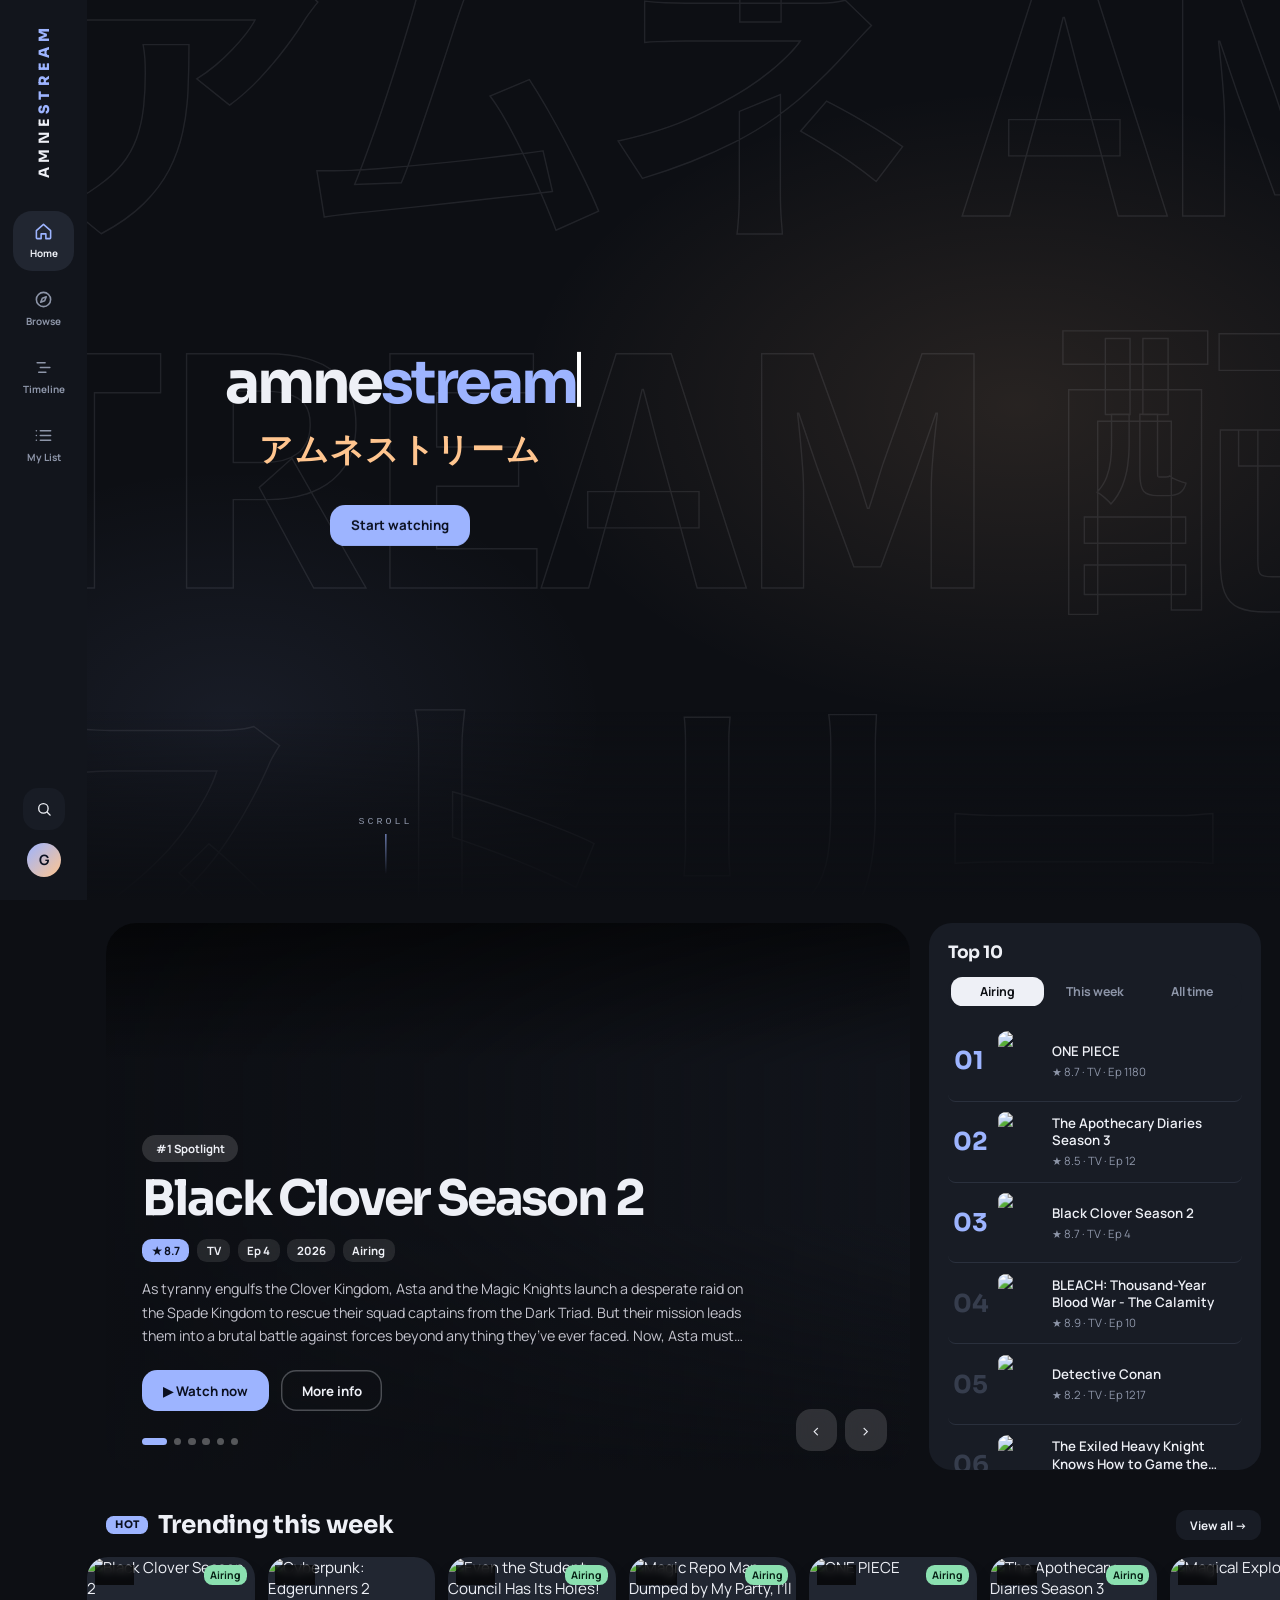
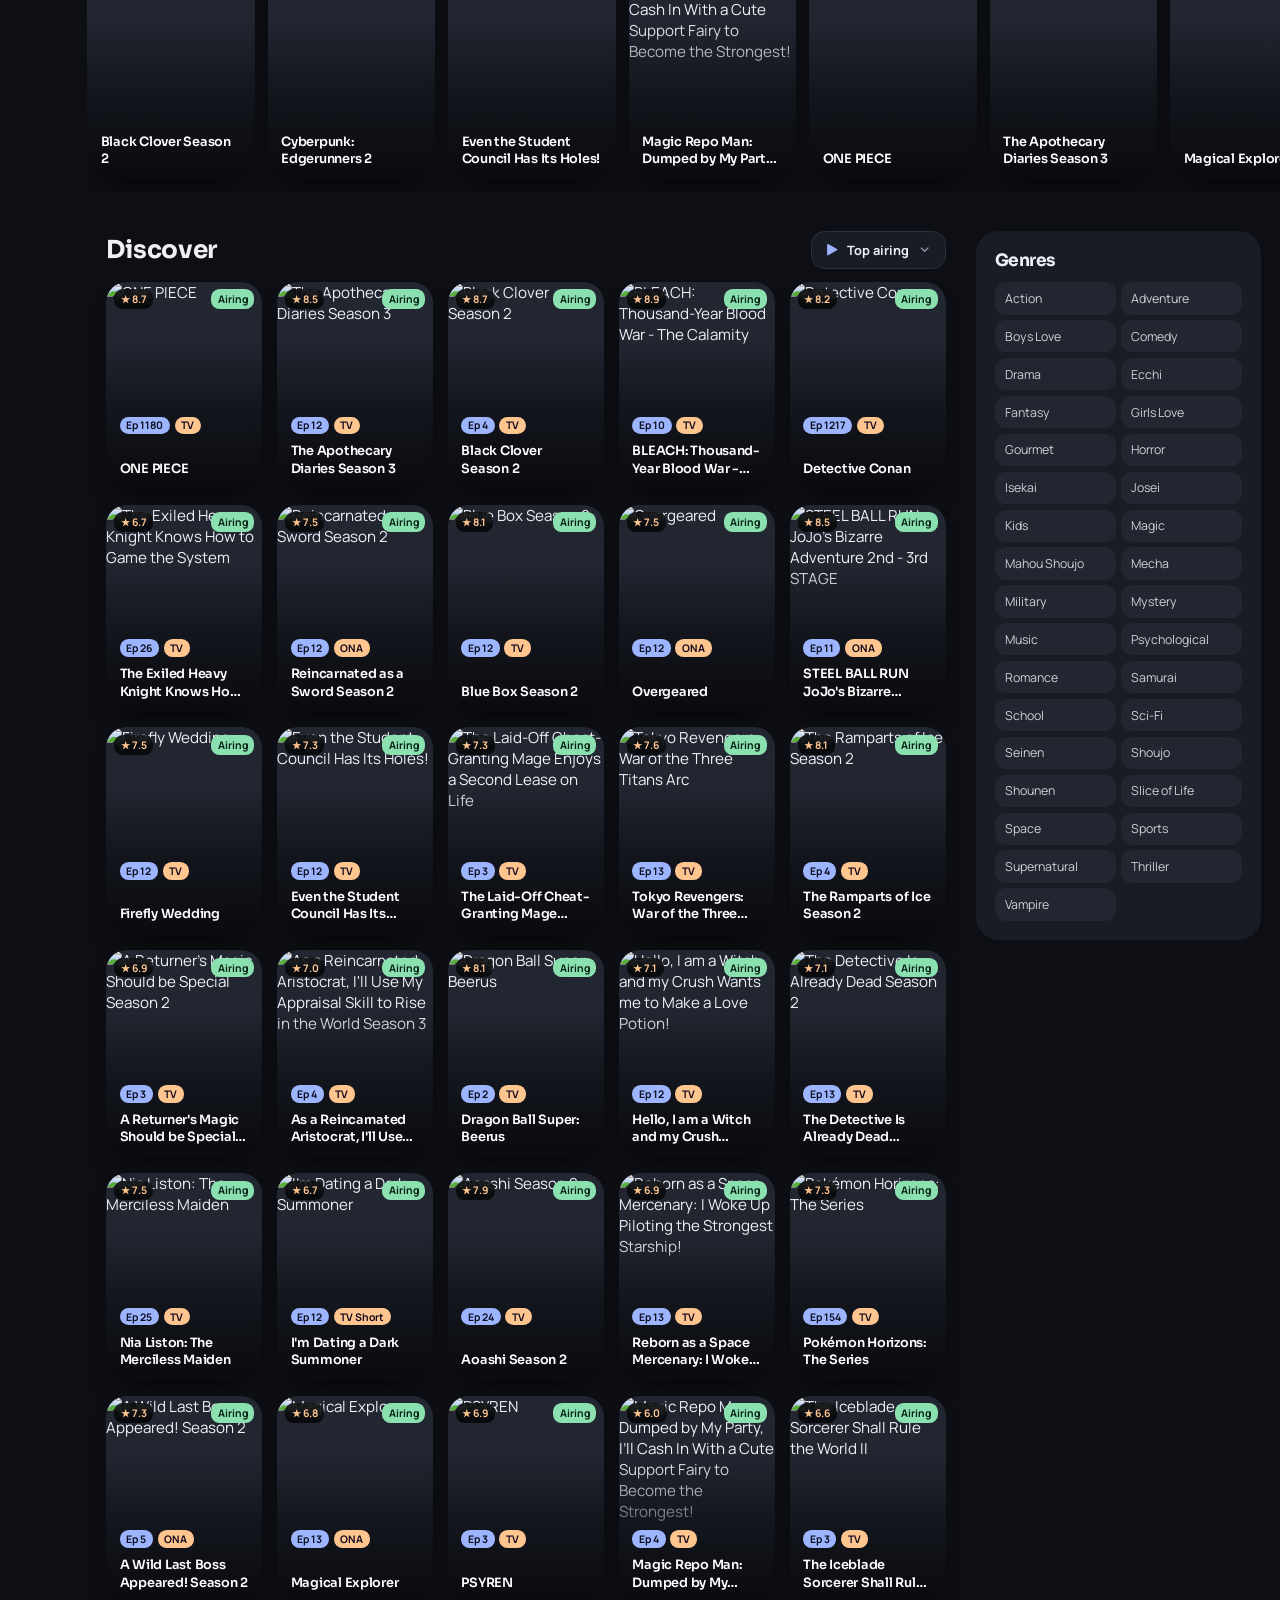
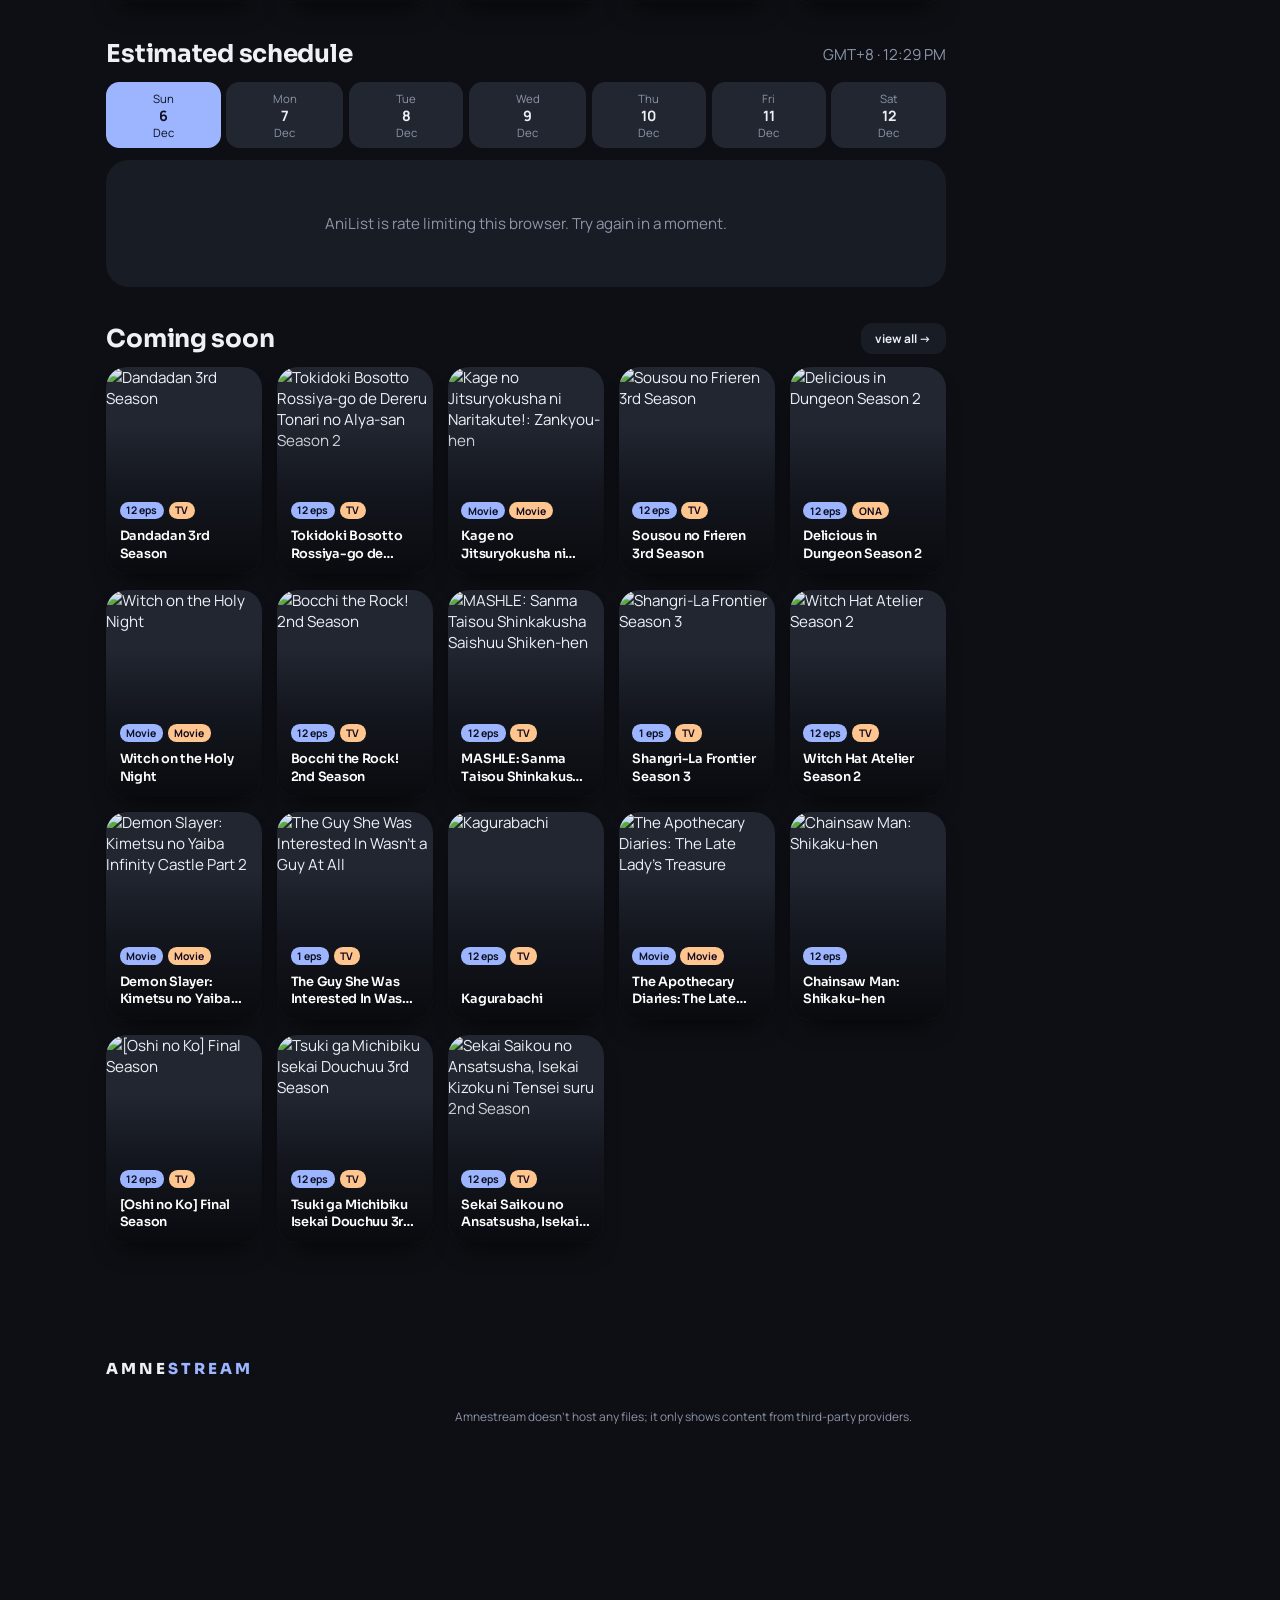
==== Amnestream/index.html @ d59bbd1c "V1.0.0" ====
<!DOCTYPE html>
<html lang="en">
<head>
<meta charset="UTF-8">
<meta name="viewport" content="width=device-width,initial-scale=1">
<title>Amnestream - Watch Anime Online Free in HD</title>
<meta name="description" content="Watch anime online for free in HD. Stream the latest episodes, movies and classics with English subs and dubs.">
<link rel="icon" href="favicon.svg">
<link rel="manifest" href="manifest.webmanifest">
<meta name="theme-color" content="#12151c">
<link rel="apple-touch-icon" href="icons/icon-192.png">
<link rel="preconnect" href="https://graphql.anilist.co" crossorigin>
<link rel="preconnect" href="https://s4.anilist.co">
<link rel="preconnect" href="https://fonts.googleapis.com"><link rel="preconnect" href="https://fonts.gstatic.com" crossorigin>
<link rel="stylesheet" href="https://fonts.googleapis.com/css2?family=Sora:wght@500;600;700&family=Manrope:wght@400;500;600;700&display=swap">
<link rel="stylesheet" href="https://fonts.googleapis.com/css2?family=Noto+Sans+JP:wght@700&text=%E3%82%A2%E3%83%A0%E3%83%8D%E3%82%B9%E3%83%88%E3%83%AA%E3%83%BC%E3%83%A0%E9%85%8D%E4%BF%A1&display=swap">
<link rel="stylesheet" href="css/style.css">
<link rel="stylesheet" href="css/atlas.css">
<link rel="stylesheet" href="css/intro.css">
<script defer src="js/api.js"></script>
<script defer src="js/common.js"></script>
<script defer src="js/home.js"></script>
<script defer src="js/intro.js"></script>
</head>
<body class="home">
<header id="site-header"></header>

<main>
  <section class="intro" id="intro" aria-label="Welcome">
    <div class="intro-bg" aria-hidden="true"><span class="jp" lang="ja">アムネ AMNE</span><span class="jp" lang="ja">STREAM 配信</span><span class="jp" lang="ja">ストリーム AMNE</span></div>
    <div class="intro-copy">
      <h1 class="intro-word" aria-label="amnestream">amnestream</h1>
      <span class="intro-kanji jp" lang="ja" aria-hidden="true">アムネストリーム</span>
      <div class="intro-cta">
        <a class="btn btn-primary" href="browse.html">Start watching</a>
      </div>
    </div>
    <div class="intro-cols" aria-hidden="true">
      <div class="intro-tilt">
        <div class="icol"><div class="icol-track"></div></div>
        <div class="icol"><div class="icol-track"></div></div>
      </div>
    </div>
    <button class="intro-cue" type="button" aria-label="Scroll to content" style="background:none;border:0;cursor:pointer">scroll<i></i></button>
  </section>

  <div class="container bento">
    <section id="hero" class="hero" aria-label="Spotlight"></section>
    <aside class="bento-side">
      <div class="side-card">
        <h3>Top 10</h3>
        <div class="tabs" id="top-tabs">
          <button class="tab on" data-tab="topAiring">Airing</button>
          <button class="tab" data-tab="trending">This week</button>
          <button class="tab" data-tab="topRated">All time</button>
        </div>
        <div id="top-list" class="top-list"></div>
      </div>
    </aside>
  </div>

  <section id="rail-continue" class="rail"></section>
  <section id="rail-trending" class="rail"></section>
  <section id="rail-latest" class="rail"></section>

  <div class="container home-cols">
    <div class="home-main">
      <section class="block" id="discover">
        <div class="block-head">
          <h2 class="sec-title">Discover</h2>
          <div class="picker" id="discover-picker">
            <button class="picker-btn" id="discover-btn" type="button" aria-haspopup="listbox" aria-expanded="false" aria-controls="discover-pop">
              <span class="picker-ic" id="discover-ic"></span><span id="discover-label">Top airing</span>
              <svg class="picker-chev" width="14" height="14" viewBox="0 0 24 24" fill="none" stroke="currentColor" stroke-width="2.4" stroke-linecap="round" stroke-linejoin="round" aria-hidden="true"><path d="M6 9l6 6 6-6"/></svg>
            </button>
            <div class="picker-back" id="discover-back"></div>
            <div class="picker-pop" id="discover-pop" role="listbox" aria-label="Discover"></div>
          </div>
        </div>
        <div id="discover-grid"></div>
      </section>

      <section class="block" id="sched">
        <div class="block-head"><h2 class="sec-title">Estimated schedule</h2><span class="muted" id="sched-tz"></span></div>
        <div class="sched-days" id="sched-days"></div>
        <div class="sched-list" id="sched-list"></div>
      </section>

      <section class="block" id="rail-upcoming"></section>
    </div>

    <aside class="home-side"><div class="side-sticky">
      <div class="side-card">
        <h3>Genres</h3>
        <div class="genre-cloud" id="genre-cloud"></div>
      </div>
    </div></aside>
  </div>
</main>

<footer id="site-footer"></footer>

</body>
</html>
---- Amnestream/css/style.css ----
/* Base styles: layout and components */
:root{
  --bg:#0b070e; --bg2:#100a14; --card:#150e19; --card2:#1d1523; --line:#2a1f31;
  --text:#f1ecf4; --muted:#968a9e;
  --accent:#f472b6; --accent-ink:#1a0710; --accent2:#c084fc; --ok:#7ee0a1;
  --radius:14px; --header-h:68px;
  --mono:ui-monospace,"JetBrains Mono","SF Mono",Menlo,Consolas,monospace;
}
[data-theme=midnight]{--bg:#070a12;--bg2:#0a0e18;--card:#0e1420;--card2:#151c2b;--line:#1f2a3d;--accent:#60a5fa;--accent-ink:#06101f;--accent2:#818cf8}
[data-theme=crimson]{--bg:#0e0708;--bg2:#130a0b;--card:#1a0d0f;--card2:#241215;--line:#35191d;--accent:#f43f5e;--accent-ink:#1c050a;--accent2:#fb923c}
[data-theme=emerald]{--bg:#060d0a;--bg2:#08120e;--card:#0c1713;--card2:#11211b;--line:#18332a;--accent:#34d399;--accent-ink:#04140d;--accent2:#22d3ee}
[data-theme=amoled]{--bg:#000;--bg2:#050505;--card:#0b0b0b;--card2:#141414;--line:#1d1d1d;--accent:#fff;--accent-ink:#000;--accent2:#a1a1aa}
[data-theme=sunset]{--bg:#0d0805;--bg2:#120b07;--card:#1a100a;--card2:#241711;--line:#352316;--accent:#fb923c;--accent-ink:#1c0c02;--accent2:#f43f5e}
[data-theme=amber]{--bg:#0d0a04;--bg2:#120e06;--card:#191309;--card2:#231b0d;--line:#33280f;--accent:#fbbf24;--accent-ink:#1a1203;--accent2:#fb923c}
[data-theme=galaxy]{--bg:#09060f;--bg2:#0d0914;--card:#130d1d;--card2:#1b1328;--line:#2b1f42;--accent:#a78bfa;--accent-ink:#120a2a;--accent2:#f472b6}
[data-theme=ocean]{--bg:#050b0e;--bg2:#08120f;--card:#0a161b;--card2:#0f1f26;--line:#16303a;--accent:#22d3ee;--accent-ink:#03171c;--accent2:#60a5fa}
*{box-sizing:border-box}
html,body{margin:0;padding:0}
html{scroll-behavior:smooth}
body{background:var(--bg);color:var(--text);
  font-family:"Inter",-apple-system,BlinkMacSystemFont,"Segoe UI",Roboto,sans-serif;
  -webkit-font-smoothing:antialiased;overflow-x:hidden}
a{color:inherit;text-decoration:none}
img{display:block;max-width:100%}
button,input,select{font:inherit;color:inherit}
h1,h2,h3{margin:0;line-height:1.2}
:focus-visible{outline:2px solid var(--accent);outline-offset:2px}
.container{max-width:1500px;margin:0 auto;padding:0 20px}
.muted{color:var(--muted)}
.empty{color:var(--muted);padding:40px 0;text-align:center}
::selection{background:var(--accent);color:var(--accent-ink)}

/* Header: transparent on top, glassy once scrolled */
.site-header{position:fixed;top:0;left:0;right:0;z-index:80;border-bottom:1px solid transparent;
  transition:background .3s,backdrop-filter .3s,border-color .3s}
.site-header.scrolled{background:color-mix(in srgb,var(--bg) 84%,transparent);backdrop-filter:blur(18px) saturate(1.2);border-color:var(--line)}
body:not(.home) main{padding-top:calc(var(--header-h) + 14px)}
.header-inner{display:flex;align-items:center;justify-content:space-between;gap:14px;height:var(--header-h)}
.nav-pill{display:flex;align-items:center;gap:10px;padding:5px 6px 5px 18px;border-radius:999px;
  border:1px solid var(--line);background:color-mix(in srgb,var(--bg) 38%,transparent);backdrop-filter:blur(12px)}
.logo{font-weight:800;font-size:19px;letter-spacing:-.4px;color:#fff;flex-shrink:0;padding-right:6px}
.logo b,.footer-brand b{background:linear-gradient(90deg,var(--accent),var(--accent2));-webkit-background-clip:text;background-clip:text;color:transparent;font-weight:800}
.main-nav{display:flex;align-items:center;gap:2px}
.main-nav a{display:flex;align-items:center;gap:7px;height:34px;padding:0 14px;border-radius:999px;font-size:13px;font-weight:600;color:#b8adc0;transition:.15s;white-space:nowrap}
.main-nav a:hover{color:#fff;background:color-mix(in srgb,var(--text) 8%,transparent)}
.main-nav a.on{color:#fff;background:var(--card2)}
.main-nav a.on svg{color:var(--accent)}
.nav-burger{display:none;background:none;border:0;font-size:20px;cursor:pointer;padding:4px 6px;height:34px}
.header-right{display:flex;align-items:center;gap:10px}
.icon-btn{width:38px;height:38px;border-radius:50%;border:1px solid var(--line);background:color-mix(in srgb,var(--bg) 45%,transparent);
  backdrop-filter:blur(10px);cursor:pointer;display:grid;place-items:center;transition:.15s;color:var(--text)}
.icon-btn:hover{border-color:var(--accent);color:var(--accent)}
.avatar-btn{border:0;background:none;padding:0;cursor:pointer;border-radius:50%;line-height:0;outline-offset:3px}
.avatar{display:inline-grid;place-items:center;border-radius:50%;object-fit:cover;font-weight:700;color:var(--accent-ink);
  background:linear-gradient(135deg,var(--accent),var(--accent2));border:2px solid var(--line)}
.user-wrap{position:relative}
.user-menu{position:absolute;right:0;top:calc(100% + 10px);min-width:210px;padding:6px;border-radius:14px;background:var(--card);
  border:1px solid var(--line);box-shadow:0 24px 60px rgba(0,0,0,.65);display:none}
.user-menu.open{display:block;animation:pop .15s ease-out}
@keyframes pop{from{opacity:0;transform:translateY(-6px)}}
.um-head{padding:10px 12px 8px;border-bottom:1px solid var(--line);margin-bottom:4px}
.um-head strong{display:block;font-size:14px}.um-head span{font-size:12px;color:var(--muted)}
.user-menu a,.user-menu button{display:flex;align-items:center;gap:10px;width:100%;padding:9px 12px;border-radius:9px;border:0;background:none;
  font-size:13.5px;font-weight:600;color:#d9d0df;cursor:pointer;text-align:left}
.user-menu a:hover,.user-menu button:hover{background:var(--card2);color:var(--accent)}
.search-pop{position:fixed;top:calc(var(--header-h) + 4px);right:max(20px,calc((100vw - 1500px)/2 + 20px));width:min(440px,calc(100vw - 40px));
  display:none;z-index:85}
.search-pop.open{display:block;animation:pop .15s ease-out}
.search-pop input{width:100%;padding:13px 18px;border-radius:999px;border:1px solid var(--accent);background:var(--card);outline:none;font-size:14.5px;box-shadow:0 18px 50px rgba(0,0,0,.6)}
.suggest{display:none;margin-top:8px;background:var(--card);border:1px solid var(--line);border-radius:14px;box-shadow:0 24px 60px rgba(0,0,0,.7);max-height:65vh;overflow-y:auto}
.suggest.open{display:block}
.suggest-item{display:flex;gap:10px;padding:8px 10px;align-items:center}
.suggest-item:hover{background:var(--card2)}
.suggest-item img{width:40px;height:56px;object-fit:cover;border-radius:6px}
.suggest-item strong{display:block;font-size:13.5px;font-weight:600}
.suggest-item em{font-size:12px;color:var(--muted);font-style:normal}
.suggest-all{display:block;padding:11px;text-align:center;font-size:13px;color:var(--accent);border-top:1px solid var(--line)}
.suggest-empty{padding:14px;color:var(--muted);font-size:13px}
.hero::before{content:"";position:absolute;inset:0 0 auto;height:150px;z-index:1;pointer-events:none;
  background:linear-gradient(180deg,rgba(0,0,0,.6),transparent)}
.footer-brand{color:#fff}
.reduce-motion *{animation:none!important;transition:none!important;scroll-behavior:auto!important}
/* Buttons */
.btn{display:inline-flex;align-items:center;justify-content:center;gap:8px;padding:10px 18px;border-radius:999px;
  border:1px solid transparent;background:var(--card2);cursor:pointer;font-size:14px;font-weight:600;transition:.16s}
.btn:hover{background:#2a2a30}
.btn:disabled{opacity:.4;cursor:default}
.btn-primary{background:var(--accent);color:var(--accent-ink)}
.btn-primary:hover{filter:brightness(1.12)}
.btn-ghost{background:transparent;border-color:var(--line)}
.btn-ghost:hover{border-color:var(--accent);background:transparent}

/* Spotlight hero */
.hero{position:relative;height:min(78vh,680px);min-height:420px;overflow:hidden;background:var(--bg2)}
.hero-slide{position:absolute;inset:0;opacity:0;visibility:hidden;transition:opacity .9s,visibility .9s;
  display:flex;align-items:flex-end}
.hero-slide.active{opacity:1;visibility:visible}
.hero-bg{position:absolute;inset:0;width:100%;height:100%;object-fit:cover;object-position:center 25%;
  transform:scale(1.03)}
.hero-slide.active .hero-bg{animation:kenburns 14s ease-out forwards}
@keyframes kenburns{to{transform:scale(1.1)}}
.hero-slide::after{content:"";position:absolute;inset:0;
  background:linear-gradient(90deg,color-mix(in srgb,var(--bg) 97%,transparent) 0%,color-mix(in srgb,var(--bg) 70%,transparent) 42%,color-mix(in srgb,var(--bg) 10%,transparent) 100%),
             linear-gradient(0deg,var(--bg) 0%,transparent 45%)}
.hero-content{position:relative;z-index:2;padding-bottom:84px;max-width:none;width:100%}
.hero-content>*{max-width:640px}
.spot-tag{font-family:var(--mono);font-size:13px;color:var(--accent);letter-spacing:.4px;margin-bottom:12px}
.hero-content h1{font-size:clamp(30px,4.4vw,56px);font-weight:800;letter-spacing:-1.2px;
  display:-webkit-box;-webkit-line-clamp:2;-webkit-box-orient:vertical;overflow:hidden}
.hero-meta{display:flex;flex-wrap:wrap;gap:8px;align-items:center;margin:16px 0}
.chip-s{display:inline-flex;align-items:center;gap:5px;padding:4px 10px;border-radius:6px;font-size:12px;
  font-weight:600;background:rgba(255,255,255,.1);backdrop-filter:blur(6px)}
.chip-s.accent{background:var(--accent);color:var(--accent-ink)}
.hero-desc{color:#c3c3cd;font-size:15px;line-height:1.65;display:-webkit-box;-webkit-line-clamp:3;
  -webkit-box-orient:vertical;overflow:hidden;margin:0 0 24px}
.hero-actions{display:flex;gap:12px;flex-wrap:wrap}
.hero-ctrl{position:absolute;right:20px;bottom:30px;z-index:3;display:flex;gap:8px;align-items:center}
.hero-ctrl button{width:40px;height:40px;border-radius:10px;border:1px solid rgba(255,255,255,.18);
  background:color-mix(in srgb,var(--bg) 55%,transparent);backdrop-filter:blur(8px);cursor:pointer;font-size:18px;transition:.15s}
.hero-ctrl button:hover{background:var(--accent);color:var(--accent-ink);border-color:var(--accent)}
.hero-dots{position:absolute;left:max(20px,calc((100vw - 1500px)/2 + 20px));bottom:34px;z-index:3;display:flex;gap:7px}
.hero-dots button{width:8px;height:8px;border-radius:50%;border:0;background:#4a4a55;cursor:pointer;padding:0;transition:.25s}
.hero-dots button.on{background:var(--accent);width:28px;border-radius:5px}

.pill{display:inline-block;padding:3px 9px;border-radius:6px;font-size:11px;font-weight:700;letter-spacing:.6px;
  background:var(--accent);color:var(--accent-ink);margin-right:10px;vertical-align:2px}

/* Sections and rails */
.rail{margin:34px 0}
.rail-head{display:flex;align-items:center;justify-content:space-between;margin-bottom:14px;
  max-width:1500px;margin-left:auto;margin-right:auto;padding:0 20px}
.rail-head h2,.sec-title{font-size:20px;font-weight:700;display:flex;align-items:center;letter-spacing:-.3px}
.rail-head h2::before,.sec-title::before{content:"";width:4px;height:20px;border-radius:2px;background:var(--accent);margin-right:10px}
.rail-link{font-size:13px;color:var(--muted);font-weight:600;font-family:var(--mono)}
.rail-link:hover{color:var(--accent)}
.rail-wrap{position:relative;max-width:1500px;margin:0 auto}
.rail-track{display:flex;gap:14px;overflow-x:auto;scroll-behavior:smooth;padding:4px 20px 12px;
  scroll-snap-type:x proximity;scrollbar-width:none}
.rail-track::-webkit-scrollbar{display:none}
.rail-track .card{width:168px;flex:0 0 168px}
.rail-nav{position:absolute;top:40%;transform:translateY(-50%);z-index:5;width:40px;height:40px;border-radius:50%;
  border:1px solid var(--line);background:rgba(21,21,24,.95);font-size:22px;line-height:1;cursor:pointer;opacity:0;transition:.2s}
.rail-nav:hover{background:var(--accent);color:var(--accent-ink)}
.rail-wrap:hover .rail-nav{opacity:1}
.rail-nav.left{left:8px}.rail-nav.right{right:8px}

/* Home layout: main and sidebar */
.home-cols{display:grid;grid-template-columns:minmax(0,1fr) 340px;gap:32px;align-items:start;margin-top:34px}
.home-main .rail-head,.home-side .rail-head{padding:0}
.home-main .block{margin-bottom:38px}
.block-head{display:flex;align-items:center;justify-content:space-between;gap:12px;margin-bottom:14px;flex-wrap:wrap}
.side-card{background:var(--card);border:1px solid var(--line);border-radius:var(--radius);padding:16px;margin-bottom:22px}
.side-card h3{font-size:16px;font-weight:700;margin-bottom:12px;display:flex;align-items:center}
.side-card h3::before{content:"";width:4px;height:16px;border-radius:2px;background:var(--accent);margin-right:9px}
.genre-cloud{display:grid;grid-template-columns:repeat(2,1fr);gap:6px}
.genre-cloud a{padding:8px 10px;border-radius:8px;background:var(--card2);font-size:13px;color:#cfcfd8;
  white-space:nowrap;overflow:hidden;text-overflow:ellipsis;transition:.15s}
.genre-cloud a:hover{background:var(--accent);color:var(--accent-ink)}
.side-sticky{position:sticky;top:calc(var(--header-h) + 52px)}

/* Cards */
.grid{display:grid;gap:16px;grid-template-columns:repeat(auto-fill,minmax(160px,1fr))}
.home-main .grid{grid-template-columns:repeat(auto-fill,minmax(150px,1fr))}
.card{scroll-snap-align:start;min-width:0}
.card-media{position:relative;display:block;border-radius:var(--radius);overflow:hidden;aspect-ratio:2/3;
  background:var(--card2);border:1px solid transparent;transition:border-color .2s}
.card:hover .card-media{border-color:var(--accent)}
.card-media img{width:100%;height:100%;object-fit:cover;transition:transform .4s,filter .3s}
.card:hover .card-media img{transform:scale(1.06);filter:brightness(.55)}
.card-media::after{content:"";position:absolute;inset:0;pointer-events:none;
  background:linear-gradient(0deg,color-mix(in srgb,var(--bg) 92%,transparent),transparent 48%)}
/* The poster links to Details; the play button on top is the only thing that opens the player */
.card-hit{position:absolute;inset:0;z-index:3;border-radius:inherit}
.card-hit:focus-visible,.card-play:focus-visible{outline:2px solid var(--accent);outline-offset:-3px}
.card-play{position:absolute;top:50%;left:50%;transform:translate(-50%,-50%) scale(.7);z-index:4;width:48px;height:48px;
  border-radius:50%;display:grid;place-items:center;background:var(--accent);color:var(--accent-ink);
  opacity:0;transition:.25s;font-size:16px;padding-left:3px;cursor:pointer}
.card:hover .card-play,.card-play:focus-visible{opacity:1;transform:translate(-50%,-50%) scale(1)}
.card-play:hover{filter:brightness(1.12);transform:translate(-50%,-50%) scale(1.1)}
@media (hover:none){   /* Touch has no hover, so the play button stays visible (smaller, softer) */
  .card-play{opacity:.92;transform:translate(-50%,-50%) scale(.8)}
}
.badge{position:absolute;z-index:2;padding:3px 7px;border-radius:6px;font-size:11px;font-weight:700}
.badge-score{top:8px;left:8px;background:rgba(0,0,0,.72);color:#ffd166;backdrop-filter:blur(4px)}
.badge-air{top:8px;right:8px;background:var(--ok);color:#062014}
.card-tags{position:absolute;left:8px;right:8px;bottom:8px;z-index:2;display:flex;gap:5px;flex-wrap:wrap}
.tag{padding:2px 7px;border-radius:5px;font-size:11px;font-weight:700;background:rgba(255,255,255,.16);backdrop-filter:blur(4px)}
.tag.eps{background:var(--accent);color:var(--accent-ink)}
.tag.fmt{background:var(--accent2);color:#12081f}
.card-sub{position:absolute;top:8px;left:8px;z-index:2;padding:3px 7px;border-radius:6px;font-size:11px;font-weight:700;line-height:1.3;color:#fff;
  background:rgba(0,0,0,.72);backdrop-filter:blur(4px)}
.card-title{margin-top:9px;font-size:13.5px;font-weight:600;line-height:1.35;display:-webkit-box;
  -webkit-line-clamp:2;-webkit-box-orient:vertical;overflow:hidden;transition:color .15s}
.card:hover .card-title{color:var(--accent)}

/* Tabs */
.tabs{display:inline-flex;gap:4px;padding:4px;border-radius:999px;background:var(--card);border:1px solid var(--line)}
.tab{padding:6px 14px;border-radius:999px;border:0;background:transparent;font-size:13px;font-weight:600;
  cursor:pointer;color:var(--muted);transition:.15s;white-space:nowrap}
.tab:hover{color:var(--text)}
.tab.on{background:var(--accent);color:var(--accent-ink)}
.side-card .tabs{display:flex;margin-bottom:12px}
.side-card .tab{flex:1;padding:6px 6px}

/* Top 10 */
.top-list{display:flex;flex-direction:column}
.top-row{display:flex;gap:12px;align-items:center;padding:10px 6px;border-bottom:1px solid var(--line);transition:.15s;border-radius:8px}
.top-row:last-child{border-bottom:0}
.top-row:hover{background:var(--card2)}
.top-rank{font-family:var(--mono);font-size:22px;font-weight:800;width:34px;text-align:center;color:#3b3b44}
.top-row:nth-child(-n+3) .top-rank{color:var(--accent)}
.top-row img{width:46px;height:64px;object-fit:cover;border-radius:7px}
.top-info{flex:1;min-width:0}
.top-info strong{display:-webkit-box;-webkit-line-clamp:2;-webkit-box-orient:vertical;overflow:hidden;font-size:14px;font-weight:600;line-height:1.3}
.top-info span{display:block;margin-top:4px;font-size:12px;color:var(--muted)}

/* Schedule */
.sched-days{display:flex;gap:6px;overflow-x:auto;scrollbar-width:none;margin-bottom:12px}
.sched-days::-webkit-scrollbar{display:none}
.sched-day{flex:1 0 auto;min-width:74px;padding:9px 10px;border-radius:10px;border:1px solid var(--line);background:var(--card);
  cursor:pointer;text-align:center;font-size:12px;color:var(--muted);transition:.15s}
.sched-day strong{display:block;font-size:15px;color:var(--text)}
.sched-day:hover{border-color:var(--accent)}
.sched-day.on{background:var(--accent);border-color:var(--accent);color:var(--accent-ink)}
.sched-day.on strong{color:var(--accent-ink)}
.sched-list{display:flex;flex-direction:column;border:1px solid var(--line);border-radius:var(--radius);background:var(--card);overflow:hidden}
.sched-row{display:flex;align-items:center;gap:14px;padding:11px 14px;border-bottom:1px solid var(--line);transition:.15s}
.sched-row:last-child{border-bottom:0}
.sched-row:hover{background:var(--card2)}
.sched-time{font-family:var(--mono);font-size:13px;color:var(--muted);width:78px;flex-shrink:0;white-space:nowrap}
.sched-title{flex:1;min-width:0;font-size:14px;font-weight:600;white-space:nowrap;overflow:hidden;text-overflow:ellipsis}
.sched-row:hover .sched-title{color:var(--accent)}
.sched-ep{font-size:12px;padding:3px 9px;border-radius:6px;background:var(--card2);color:#cfcfd8;flex-shrink:0}

/* Page head and filters */
.page-head{padding:34px 0 10px}
.page-head h1{font-size:28px;font-weight:800;letter-spacing:-.5px}
.filters{display:flex;flex-wrap:wrap;gap:10px;padding:16px 0 18px}
.filters select,.filters input{padding:9px 12px;border-radius:10px;border:1px solid var(--line);background:var(--card);outline:none;font-size:13.5px}
.filters select:focus,.filters input:focus{border-color:var(--accent)}
.genre-chips{display:flex;flex-wrap:wrap;gap:7px;padding-bottom:20px}
.chip{padding:6px 13px;border-radius:999px;border:1px solid var(--line);background:var(--card);font-size:12.8px;cursor:pointer;user-select:none;transition:.15s}
.chip:hover{border-color:var(--accent)}
.chip.on{background:var(--accent);border-color:var(--accent);color:var(--accent-ink);font-weight:600}
.pager{display:flex;gap:10px;justify-content:center;align-items:center;padding:36px 0}
.pager button{padding:9px 18px;border-radius:999px;border:1px solid var(--line);background:var(--card);cursor:pointer}
.pager button:hover:not(:disabled){border-color:var(--accent)}
.pager button:disabled{opacity:.4;cursor:default}

/* Info page */
.info-hero{position:relative;min-height:440px;display:flex;align-items:flex-end;overflow:hidden}
.info-hero .hero-bg{filter:blur(3px) brightness(.55);transform:scale(1.08)}
.info-hero::after{content:"";position:absolute;inset:0;background:linear-gradient(0deg,var(--bg) 2%,color-mix(in srgb,var(--bg) 50%,transparent) 60%,color-mix(in srgb,var(--bg) 70%,transparent))}
.info-body{position:relative;z-index:2;display:flex;gap:30px;padding:0 20px 32px;align-items:flex-end}
.info-poster{width:210px;border-radius:var(--radius);overflow:hidden;flex-shrink:0;box-shadow:0 20px 50px rgba(0,0,0,.7);border:1px solid var(--line)}
.info-main{flex:1;min-width:0;padding-bottom:6px}
.info-main h1{font-size:clamp(24px,3.4vw,40px);font-weight:800;letter-spacing:-.8px}
.info-meta{display:flex;flex-wrap:wrap;gap:8px;margin:14px 0 16px;font-size:12.5px}
.info-meta span{padding:4px 10px;border-radius:6px;background:rgba(255,255,255,.1);backdrop-filter:blur(6px)}
.info-actions{display:flex;gap:10px;flex-wrap:wrap;margin-bottom:14px}
.synopsis{color:#c3c3cd;line-height:1.75;font-size:15px;white-space:pre-line;max-width:900px}
.section{padding:30px 0}
.section h2{font-size:20px;font-weight:700;margin-bottom:16px;display:flex;align-items:center}
.section h2::before{content:"";width:4px;height:20px;border-radius:2px;background:var(--accent);margin-right:10px}
.ep-grid{display:grid;gap:8px;grid-template-columns:repeat(auto-fill,minmax(64px,1fr))}
.ep-btn{padding:11px 4px;border-radius:9px;border:1px solid var(--line);background:var(--card);text-align:center;font-size:13.5px;font-weight:600;cursor:pointer;transition:.15s}
.ep-btn:hover{background:var(--accent);border-color:var(--accent);color:var(--accent-ink)}
.chars{display:grid;gap:12px;grid-template-columns:repeat(auto-fill,minmax(150px,1fr))}
.char{background:var(--card);border:1px solid var(--line);border-radius:var(--radius);overflow:hidden}
.char img{width:100%;aspect-ratio:1;object-fit:cover}
.char p{margin:0;padding:8px 10px;font-size:13px}

/* Watch page */
.watch-layout{display:grid;grid-template-columns:minmax(0,1fr) 340px;gap:24px;padding:24px 0}
.player-wrap{position:relative;background:#000;border-radius:var(--radius);overflow:hidden;aspect-ratio:16/9;border:1px solid var(--line)}
.player-wrap iframe{position:absolute;inset:0;width:100%;height:100%;border:0}
.player-fallback{position:absolute;inset:0;display:grid;place-items:center;text-align:center;gap:12px;padding:24px;color:var(--muted)}
.watch-head{padding:18px 0 6px}
.watch-head h1{font-size:22px;font-weight:700}
.watch-sub{color:var(--muted);font-size:13.5px;margin-top:6px}
.player-bar{display:flex;flex-wrap:wrap;gap:10px;align-items:center;padding:14px;margin-top:8px;border-radius:var(--radius);background:var(--card);border:1px solid var(--line)}
.player-bar select{padding:9px 12px;border-radius:10px;border:1px solid var(--line);background:var(--card2);font-size:13.5px}
.seg{display:inline-flex;border:1px solid var(--line);border-radius:999px;overflow:hidden;background:var(--card2)}
.seg button{padding:8px 16px;border:0;background:transparent;cursor:pointer;font-size:13.5px;font-weight:600}
.seg button.on{background:var(--accent);color:var(--accent-ink)}
.side-panel{background:var(--card);border:1px solid var(--line);border-radius:var(--radius);padding:14px;max-height:78vh;overflow-y:auto}
.side-panel h3{font-size:13px;text-transform:uppercase;letter-spacing:.8px;color:var(--muted);margin-bottom:12px;font-family:var(--mono)}
.side-eps{display:grid;gap:6px;grid-template-columns:repeat(auto-fill,minmax(52px,1fr))}
.side-eps button{padding:8px 2px;border-radius:8px;border:1px solid var(--line);background:var(--bg2);cursor:pointer;font-size:12.5px;transition:.15s}
.side-eps button:hover{border-color:var(--accent)}
.side-eps button.on{background:var(--accent);border-color:var(--accent);color:var(--accent-ink);font-weight:700}
.nav-eps{display:flex;gap:8px}

/* Skeleton and toast */
.sk{background:linear-gradient(90deg,#141417,#1e1e23,#141417);background-size:200% 100%;animation:sh 1.3s infinite;border-radius:10px}
@keyframes sh{0%{background-position:200% 0}100%{background-position:-200% 0}}
.sk-poster{aspect-ratio:2/3}
.sk-line{height:13px;margin-top:9px;width:80%}
.toast{position:fixed;bottom:26px;left:50%;transform:translate(-50%,90px);z-index:200;background:var(--card);border:1px solid var(--accent);
  padding:12px 20px;border-radius:999px;font-size:14px;opacity:0;transition:.3s;box-shadow:0 14px 40px rgba(0,0,0,.6)}
.toast.show{transform:translate(-50%,0);opacity:1}

/* Footer */
.site-footer{border-top:1px solid var(--line);margin-top:60px;padding:34px 0 40px;background:var(--bg2)}
.footer-inner{display:flex;justify-content:space-between;gap:24px;flex-wrap:wrap}
.footer-brand{font-weight:800;font-size:18px;margin:0 0 6px;color:var(--accent)}
.footer-links{display:flex;gap:18px;flex-wrap:wrap;font-size:13px;font-family:var(--mono)}
.footer-links a:hover{color:var(--accent)}
.footer-note{text-align:center;font-size:12.5px;margin-top:26px}

/* Responsive */
@media (max-width:1180px){
  .home-cols{grid-template-columns:1fr}
  .side-sticky{position:static}
  .genre-cloud{grid-template-columns:repeat(4,1fr)}
}
@media (max-width:1080px){
  .watch-layout{grid-template-columns:1fr}
  .side-panel{max-height:none}
}
@media (max-width:900px){
  .nav-burger{display:block}
  .main-nav{position:fixed;top:calc(var(--header-h) + 4px);left:20px;right:20px;flex-direction:column;align-items:stretch;background:var(--card);
    border:1px solid var(--line);border-radius:16px;padding:8px;display:none;gap:2px}
  .main-nav a{height:42px}
  body.nav-open .main-nav{display:flex}
  .info-body{flex-direction:column;align-items:flex-start}
  .info-poster{width:140px}
  .grid,.home-main .grid{grid-template-columns:repeat(auto-fill,minmax(120px,1fr))}
  .rail-track .card{width:138px;flex-basis:138px}
  .hero{height:72vh}
  .hero-content{padding-bottom:96px}
  .hero-ctrl button{display:none}
  .genre-cloud{grid-template-columns:repeat(2,1fr)}
}
@media (prefers-reduced-motion:reduce){
  *{animation:none!important;transition:none!important}
}

/* Details page */
/* Full-page backdrop from this anime's art (fixed, dimmed, vignette); titles without a banner use a blurred poster */
.dp-bg{position:fixed;inset:0;z-index:0;pointer-events:none;overflow:hidden;background:var(--bg)}
.dp-bg img{position:absolute;inset:0;width:100%;height:100%;object-fit:cover;object-position:center;opacity:0;transition:opacity .7s ease}
.dp-bg img.ready{opacity:1}
.dp-bg img.soft{filter:blur(36px) saturate(1.3);transform:scale(1.2)}
.dp-bg::after{content:"";position:absolute;inset:0;
  background:
    radial-gradient(ellipse 120% 90% at 55% 25%,transparent 35%,rgba(4,5,8,.55) 100%),
    linear-gradient(180deg,rgba(8,9,14,.42) 0%,rgba(8,9,14,.62) 50%,rgba(8,9,14,.8) 100%)}
body.dp-page main,body.dp-page .site-footer{position:relative;z-index:1}

.dp{display:grid;grid-template-columns:210px minmax(0,1fr);gap:30px;align-items:start;padding-top:10px}
.dp-side{display:flex;flex-direction:column;gap:10px;min-width:0}
.dp-side-top{display:flex;flex-direction:column;gap:10px}
.dp-poster{aspect-ratio:2/3;border-radius:14px;overflow:hidden;background:var(--card2);box-shadow:0 22px 50px -22px #000,0 0 0 1px rgba(255,255,255,.08)}
.dp-poster img{width:100%;height:100%;object-fit:cover}
.dp-trailer{display:flex;align-items:center;justify-content:center;gap:8px;height:40px;border-radius:12px;font-size:12.5px;font-weight:700;
  background:color-mix(in srgb,var(--card) 58%,transparent);backdrop-filter:blur(14px);box-shadow:inset 0 0 0 1px rgba(255,255,255,.1);transition:.15s}
.dp-trailer:hover{color:var(--accent);box-shadow:inset 0 0 0 1px var(--accent)}

/* Meta panel */
.dp-meta{padding:4px 16px;border-radius:14px;background:color-mix(in srgb,var(--card) 58%,transparent);backdrop-filter:blur(14px);box-shadow:inset 0 0 0 1px rgba(255,255,255,.08)}
.dp-meta section{padding:14px 0;border-top:1px solid rgba(255,255,255,.08)}
.dp-meta section:first-child{border-top:0}
.dp-meta dl{display:grid;gap:13px;margin:0}
.dp-meta dd{margin:4px 0 0;font-size:13px;font-weight:700;color:var(--text)}
.dp-lbl{display:block;font-size:10px;font-weight:700;letter-spacing:.09em;text-transform:uppercase;color:var(--muted)}
.dp-chips{display:flex;flex-wrap:wrap;gap:6px;margin-top:7px}
.dp-chips span{padding:3px 10px;border-radius:8px;font-size:11px;font-weight:700;background:color-mix(in srgb,var(--card2) 90%,transparent);box-shadow:inset 0 0 0 1px rgba(255,255,255,.1)}

/* Title block */
.dp-main{min-width:0}
.dp-alt{font-size:13px;font-weight:700;color:#d9dce6}
.dp-main h1{text-shadow:0 2px 24px rgba(0,0,0,.55);margin-top:4px;font-size:clamp(24px,2.6vw,34px);font-weight:800;line-height:1.1;letter-spacing:-.01em;text-transform:uppercase}
.dp-row{display:flex;align-items:center;justify-content:space-between;gap:14px 20px;flex-wrap:wrap;margin-top:14px}
.dp-pills{display:flex;flex-wrap:wrap;gap:7px}
.dp-pill{padding:4px 12px;border-radius:999px;font-size:11px;font-weight:700;box-shadow:inset 0 0 0 1px rgba(255,255,255,.3);transition:.15s}
.dp-pill:hover{background:var(--accent);color:var(--accent-ink);box-shadow:none}

/* Buttons */
.dp-actions{display:flex;flex-wrap:wrap;align-items:center;gap:8px}
.dp-btn{display:inline-flex;align-items:center;justify-content:center;gap:8px;height:38px;padding:0 16px;border:0;border-radius:12px;cursor:pointer;
  font-size:12.5px;font-weight:700;color:var(--text);background:color-mix(in srgb,var(--card) 85%,transparent);box-shadow:inset 0 0 0 1px rgba(255,255,255,.1);transition:.15s}
.dp-btn:hover{color:var(--accent);box-shadow:inset 0 0 0 1px var(--accent)}
.dp-btn.primary,.dp-btn.primary:hover{background:var(--accent);color:var(--accent-ink);box-shadow:none}
.dp-btn.primary:hover{filter:brightness(1.08)}
.dp-btn.on{color:var(--accent);background:color-mix(in srgb,var(--accent) 16%,var(--card));box-shadow:inset 0 0 0 1px var(--accent)}
.dp-btn.ico{width:38px;padding:0}
.dp-btn.ico.on svg{fill:currentColor}
.dp-btn.sm{height:32px;padding:0 14px;border-radius:10px;font-size:12px}
.dp-ext{display:grid;place-items:center;min-width:34px;height:34px;padding:0 6px;border-radius:999px;font-size:11px;font-weight:800;color:#fff;transition:.15s}
.dp-ext:hover{filter:brightness(1.2);transform:translateY(-1px)}
.dp-ext.al{background:#1d7fb0}
.dp-ext.mal{background:#2e51a2}

/* Ratings */
.dp-rates{display:flex;align-items:center;gap:24px}
.dp-rate{display:flex;align-items:center;gap:10px}
.dp-rate-ico{display:grid;place-items:center;width:36px;height:36px;border-radius:50%;color:var(--accent);background:color-mix(in srgb,var(--accent) 20%,var(--card))}
.dp-rate b{display:block;font-family:var(--display);font-size:22px;font-weight:700;line-height:1}
.dp-rate small{display:flex;align-items:center;gap:4px;margin-top:5px;font-size:9.5px;font-weight:700;letter-spacing:.06em;text-transform:uppercase;color:var(--muted)}

/* Synopsis */
.dp-syn{margin-top:26px}
.dp-syn p{margin:8px 0 0;font-size:13px;line-height:1.75;color:#d6d9e4;text-shadow:0 1px 10px rgba(0,0,0,.6);white-space:pre-line}
.dp-syn p.clamp{display:-webkit-box;-webkit-line-clamp:4;-webkit-box-orient:vertical;overflow:hidden;white-space:normal}   /* Collapsed: paragraph breaks flow inline so the "..." never lands on a blank line */
.dp-more{display:block;margin-top:6px;padding:0;border:0;background:none;cursor:pointer;font-size:11.5px;font-weight:700;color:var(--text)}
.dp-more:hover{color:var(--accent)}
.dp-more[hidden]{display:none}

/* Tabs */
.dp-tabs{display:inline-flex;gap:2px;max-width:100%;overflow-x:auto;padding:4px;margin:26px 0 16px;border-radius:12px;
  background:color-mix(in srgb,var(--card) 58%,transparent);backdrop-filter:blur(14px);box-shadow:inset 0 0 0 1px rgba(255,255,255,.08)}
.dp-tab{flex-shrink:0;padding:8px 18px;border:0;border-radius:9px;background:none;cursor:pointer;font-size:12px;font-weight:700;color:var(--muted);transition:.15s}
.dp-tab:hover:not(:disabled){color:var(--text)}
.dp-tab.on{color:var(--text);background:var(--card2);box-shadow:inset 0 0 0 1px rgba(255,255,255,.1)}
.dp-tab:disabled{opacity:.4;cursor:default}
.dp-panel{display:none}
.dp-panel.on{display:block}

/* Episode toolbar */
.dp-eptools{display:flex;align-items:center;justify-content:flex-end;gap:6px;margin-bottom:12px}
.dp-tool{display:inline-flex;align-items:center;justify-content:center;gap:6px;min-width:32px;height:32px;padding:0 11px;border:0;border-radius:9px;cursor:pointer;
  font-size:11.5px;font-weight:700;color:var(--text);background:color-mix(in srgb,var(--card) 85%,transparent);box-shadow:inset 0 0 0 1px rgba(255,255,255,.1);transition:.15s}
.dp-tool:hover,.dp-tool.on{color:var(--accent);box-shadow:inset 0 0 0 1px var(--accent)}
.dp-search{width:0;height:32px;padding:0;border:0;border-radius:9px;outline:none;font-size:12px;color:var(--text);background:color-mix(in srgb,var(--card) 85%,transparent);transition:width .2s,padding .2s}
.dp-search.open{width:170px;padding:0 11px;box-shadow:inset 0 0 0 1px var(--accent)}

/* Episode cards (default list style); compact and grid are variants of the same markup */
.ep-cards{display:grid;gap:26px 16px;grid-template-columns:repeat(auto-fill,minmax(160px,1fr));max-height:min(78vh,920px);overflow-y:auto;padding:3px}
.ep-card{position:relative;display:flex;flex-direction:column;min-width:0}
.ep-thumb{position:relative;display:block;aspect-ratio:16/9;border-radius:8px;overflow:hidden;background:var(--card2);box-shadow:0 0 0 1px rgba(255,255,255,.08);transition:box-shadow .15s}
.ep-thumb img{width:100%;height:100%;object-fit:cover;transition:transform .35s,filter .25s}
.ep-card:hover .ep-thumb,.ep-card.cur .ep-thumb{box-shadow:0 0 0 1.5px var(--accent)}
.ep-card:hover .ep-thumb img{transform:scale(1.05)}
.ep-dur{position:absolute;left:7px;top:7px;padding:3px 8px;border-radius:6px;font-size:11.5px;font-weight:800;letter-spacing:.01em;background:rgba(18,18,24,.8);backdrop-filter:blur(4px)}
.ep-flag{position:absolute;right:6px;top:6px;padding:2px 7px;border-radius:5px;font-size:10px;font-weight:800;letter-spacing:.03em;text-transform:uppercase;background:var(--accent);color:var(--accent-ink)}
.ep-card.done .ep-thumb::after{content:"";position:absolute;left:0;right:0;bottom:0;height:3px;background:var(--accent)}
.ep-body{min-width:0;padding:12px 0 0}
.ep-n{display:block;font-size:10.5px;font-weight:600;letter-spacing:.06em;text-transform:uppercase;color:#9aa1b3}
.ep-t{display:block;margin-top:5px;overflow:hidden;text-overflow:ellipsis;white-space:nowrap;font-size:14.5px;font-weight:700;color:#fff}
.ep-t:hover{color:var(--accent)}
.ep-foot{display:flex;align-items:center;gap:8px;margin-top:14px;padding-top:13px;border-top:1px solid rgba(255,255,255,.1)}
.ep-chip{display:inline-flex;align-items:stretch;height:24px;overflow:hidden;border-radius:5px;font-size:11px;font-weight:800;letter-spacing:.02em;
  background:rgba(10,10,14,.55);box-shadow:inset 0 0 0 1px rgba(255,255,255,.24);transition:.15s}
.ep-chip b,.ep-chip i{display:grid;place-items:center;font-style:normal}
.ep-chip b{padding:0 8px;font-weight:800}
.ep-chip i{width:22px;border-left:1px solid rgba(255,255,255,.24);color:var(--muted)}
.ep-chip:hover{background:var(--accent);color:var(--accent-ink);box-shadow:none}
.ep-chip:hover i{color:inherit;border-color:rgba(0,0,0,.25)}
.ep-state{display:grid;place-items:center;width:20px;height:20px;margin-left:auto;border-radius:50%;color:#062014;box-shadow:inset 0 0 0 1.5px var(--ok)}
.ep-state::after{content:"";width:6px;height:6px;border-radius:50%;background:var(--ok)}
.ep-card.done .ep-state{background:var(--ok);box-shadow:none}
.ep-card.done .ep-state::after{display:none}
.ep-num{display:none}

.ep-cards.compact{grid-template-columns:1fr;gap:6px}
.ep-cards.compact .ep-card{flex-direction:row;align-items:center;gap:12px;padding:9px 14px;border-radius:12px;background:color-mix(in srgb,var(--card) 62%,transparent);backdrop-filter:blur(10px);box-shadow:inset 0 0 0 1px rgba(255,255,255,.08)}
.ep-cards.compact .ep-card.cur{box-shadow:inset 0 0 0 1.5px var(--accent)}
.ep-cards.compact .ep-thumb{display:none}
.ep-cards.compact .ep-body{display:flex;flex:1;align-items:baseline;gap:12px;padding:0}
.ep-cards.compact .ep-n{flex-shrink:0;width:78px}
.ep-cards.compact .ep-t{margin:0}
.ep-cards.compact .ep-foot{margin:0;padding:0;border:0}

.ep-cards.grid{grid-template-columns:repeat(auto-fill,minmax(64px,1fr));gap:8px}
.ep-cards.grid .ep-thumb,.ep-cards.grid .ep-body,.ep-cards.grid .ep-foot{display:none}
.ep-cards.grid .ep-num{display:block;padding:11px 4px;border-radius:10px;text-align:center;font-size:13.5px;font-weight:700;
  background:color-mix(in srgb,var(--card) 85%,transparent);box-shadow:inset 0 0 0 1px rgba(255,255,255,.08);transition:.15s}
.ep-cards.grid .ep-card:hover .ep-num{background:var(--accent);color:var(--accent-ink);box-shadow:none}
.ep-cards.grid .ep-card.done .ep-num{box-shadow:inset 0 -3px 0 var(--accent)}
.ep-cards.grid .ep-card.cur .ep-num{box-shadow:inset 0 0 0 1.5px var(--accent)}

.spoil .ep-card.hide .ep-thumb img{filter:blur(10px)}
.spoil .ep-card.hide .ep-t span{filter:blur(5px)}

/* Other tabs */
.dp-chars{display:grid;gap:12px;grid-template-columns:repeat(auto-fill,minmax(130px,1fr))}
.dp-char{overflow:hidden;border-radius:14px;background:color-mix(in srgb,var(--card) 85%,transparent);box-shadow:inset 0 0 0 1px rgba(255,255,255,.08)}
.dp-char img{width:100%;aspect-ratio:1;object-fit:cover}
.dp-char p{margin:0;padding:8px 10px;font-size:12px;font-weight:700}
.dp-skel .sk{border-radius:14px}

/* Timeline */
.tl-top h1{font-size:44px;font-weight:800;letter-spacing:-1px}
.tl-check{display:inline-flex;align-items:center;gap:8px;margin:10px 0 18px;font-size:14px;font-weight:600;color:var(--muted,#9a93ad)}
.tl-check input{accent-color:var(--accent);width:16px;height:16px}
.tl-scroll{position:relative;overflow:auto;height:calc(100vh / var(--zoom, 1) - 230px);min-height:440px;border:1px solid var(--line);border-radius:var(--radius);background:var(--bg2)}
.tl-canvas{position:relative;min-height:100%;background-image:linear-gradient(90deg,color-mix(in srgb,var(--text) 6%,transparent) 1px,transparent 1px);background-size:var(--dw) 100%}
.tl-head{position:sticky;top:0;z-index:6;height:64px;background:var(--bg2);border-bottom:1px solid var(--line)}
.tl-months{position:relative;height:26px}
.tl-month{position:absolute;top:0;height:26px;font-size:13px;font-weight:700;color:var(--accent)}
.tl-month span{position:sticky;left:10px;display:inline-block;padding-top:6px}
.tl-days{position:relative;height:38px}
.tl-day{position:absolute;top:0;width:var(--dw);text-align:center;font-size:12px;color:var(--muted);line-height:1.25}
.tl-day b{display:block;font-size:15px;font-weight:600;color:#cfc4d6}
.tl-day.today b{color:#fff}
.tl-day.wk{opacity:.7}
.tl-now{position:absolute;top:0;bottom:0;width:2px;margin-left:-1px;background:color-mix(in srgb,var(--text) 80%,transparent);z-index:4;pointer-events:none}
.tl-bubble{position:sticky;display:inline-block;transform:translateX(-50%);margin-top:-52px;top:20px;padding:3px 10px;border-radius:999px;background:#6b6b78;color:#fff;font-size:13px;font-weight:600;font-variant-numeric:tabular-nums;z-index:8;white-space:nowrap}
.tl-now-label{position:absolute;top:36px;transform:translateX(-50%);z-index:8;padding:2px 9px;border-radius:999px;background:#7a7a88;font-size:13px;font-weight:600;font-variant-numeric:tabular-nums;pointer-events:none}
.tl-rows{position:relative;padding:20px 0 40px}
.tl-row{position:relative;height:36px;margin-bottom:20px}
.tl-bar{position:absolute;top:0;height:36px;display:flex;align-items:center;gap:10px;border-radius:7px;overflow:hidden;color:var(--tc,#111);
  background:var(--c);font-weight:700;font-size:14.5px;transition:filter .15s,transform .15s;z-index:2}
.tl-bar::after{content:"";position:absolute;right:0;top:0;bottom:0;width:min(240px,45%);background:linear-gradient(90deg,var(--c),transparent 70%),var(--img) center 25%/cover;opacity:.92;pointer-events:none}
.tl-bar:hover{filter:brightness(1.12);transform:translateY(-1px);z-index:5}
.tl-bar.cut-l{border-top-left-radius:0;border-bottom-left-radius:0}
.tl-title{position:sticky;left:12px;padding-left:12px;white-space:nowrap;z-index:3;max-width:70vw;overflow:hidden;text-overflow:ellipsis}
.tl-next{position:sticky;left:auto;z-index:3;margin-left:2px;padding:2px 9px;border-radius:999px;background:rgba(0,0,0,.35);color:#fff;font-size:11.5px;font-weight:700;white-space:nowrap;flex-shrink:0}
.tl-tick{position:absolute;bottom:0;width:2px;height:9px;background:rgba(0,0,0,.45);z-index:2;border-radius:1px}
.tl-tick.future{background:rgba(255,255,255,.75)}
.tl-end{position:absolute;top:50%;transform:translate(8px,-50%);padding:2px 9px;border-radius:999px;background:var(--card2);color:#e6dcec;font-size:12px;font-weight:700;white-space:nowrap;z-index:2}
.tl-empty{padding:60px 20px;text-align:center;color:var(--muted)}

/* Settings and profile */
.set-layout{display:grid;grid-template-columns:240px minmax(0,1fr);gap:16px;align-items:start}
.set-side{position:sticky;top:16px;background:var(--card);border:1px solid var(--line);border-radius:18px;overflow:hidden;padding-bottom:12px}
.set-prof{position:relative;height:96px;background:linear-gradient(135deg,color-mix(in srgb,var(--accent) 45%,#000),color-mix(in srgb,var(--accent2) 40%,#000))}
.set-prof .me{position:absolute;left:12px;bottom:10px;display:flex;gap:10px;align-items:center}
.set-prof .me strong{display:block;font-size:13px}.set-prof .me span{font-size:11px;color:#e8dcef}
.set-search{margin:12px;position:relative}
.set-search input{width:100%;padding:9px 12px 9px 32px;border-radius:10px;border:1px solid var(--line);background:var(--bg2);outline:none;font-size:13px}
.set-search input:focus{border-color:var(--accent)}
.set-search svg{position:absolute;left:10px;top:50%;transform:translateY(-50%);color:var(--muted)}
.set-nav{display:flex;flex-direction:column;gap:2px;padding:0 8px}
.set-nav button{display:flex;align-items:center;gap:10px;padding:8px 10px;border-radius:10px;border:0;background:none;cursor:pointer;font-size:13px;font-weight:700;text-align:left;color:#d7cddd}
.set-nav button:hover{background:var(--card2)}
.set-nav button.on{background:var(--card2);box-shadow:inset 0 0 0 1px var(--line)}
.sq{width:28px;height:28px;border-radius:8px;display:grid;place-items:center;color:#fff;flex-shrink:0;background:var(--g)}
.set-note{margin:12px 14px 0;font-size:11px;color:var(--muted)}
.set-banner{position:relative;border-radius:18px;padding:22px;min-height:96px;display:flex;flex-direction:column;justify-content:flex-end;margin-bottom:12px;overflow:hidden;background:var(--g)}
.set-banner::after{content:"";position:absolute;inset:0;background:radial-gradient(circle at 85% 20%,rgba(255,255,255,.22),transparent 55%)}
.set-banner .sq{background:rgba(255,255,255,.2);width:38px;height:38px;border-radius:11px;margin-bottom:10px;position:relative;z-index:1}
.set-banner h1,.set-banner p{position:relative;z-index:1;color:#fff}
.set-banner h1{font-size:21px;font-weight:800}.set-banner p{margin:3px 0 0;font-size:12px;opacity:.9}
.set-rows{display:grid;grid-template-columns:repeat(2,minmax(0,1fr));gap:10px}
.set-row{display:flex;align-items:center;gap:12px;padding:12px 14px;border-radius:14px;border:1px solid var(--line);background:var(--card);min-width:0}
.set-row.full{grid-column:1/-1}
.set-row .sq{background:color-mix(in srgb,var(--g-c) 18%,var(--card2));color:var(--g-c);width:34px;height:34px;border-radius:10px}
.set-txt{flex:1;min-width:0}
.set-txt strong{display:flex;align-items:center;gap:6px;font-size:13px}
.set-txt span.d{display:block;margin-top:2px;font-size:11.5px;color:var(--muted);line-height:1.4}
.toggle{position:relative;width:40px;height:22px;border-radius:999px;background:#3a3040;border:0;cursor:pointer;flex-shrink:0;transition:.2s}
.toggle::after{content:"";position:absolute;top:3px;left:3px;width:16px;height:16px;border-radius:50%;background:#fff;transition:.2s}
.toggle.on{background:var(--accent)}.toggle.on::after{left:21px}
.segc{display:inline-flex;padding:3px;border-radius:999px;background:var(--bg2);border:1px solid var(--line);flex-shrink:0}
.segc button{padding:5px 12px;border:0;border-radius:999px;background:none;cursor:pointer;font-size:12px;font-weight:700;color:var(--muted)}
.segc button.on{background:var(--accent);color:var(--accent-ink)}
.set-in{padding:8px 11px;border-radius:9px;border:1px solid var(--line);background:var(--bg2);outline:none;font-size:13px;font-family:inherit;color:var(--text);width:100%;max-width:320px}
.set-in:focus{border-color:var(--accent)}
textarea.set-in{resize:vertical;min-height:70px;max-width:none}
.set-col{display:flex;flex-direction:column;gap:10px;flex:1;min-width:0}
.set-row.acct{align-items:flex-start;gap:18px;padding:16px 18px}
.acct-av{flex-shrink:0}
.acct-two{display:grid;grid-template-columns:repeat(2,minmax(0,1fr));gap:10px}
.set-lbl{display:block;font-size:12px;color:var(--muted)}
.set-lbl .set-in{display:block;margin-top:5px;max-width:none}
.set-col .btn-primary{margin-top:2px}
.themes{display:grid;grid-template-columns:repeat(auto-fill,minmax(120px,1fr));gap:8px;width:100%;margin-top:10px}
.theme-opt{position:relative;padding:34px 10px 8px;border-radius:12px;border:1px solid var(--line);cursor:pointer;font-size:12px;font-weight:700;text-align:left;background:linear-gradient(135deg,var(--tb),var(--bg2));color:var(--text)}
.theme-opt i{position:absolute;left:10px;top:10px;width:20px;height:12px;border-radius:999px;background:var(--ta)}
.theme-opt.on{border-color:var(--accent);box-shadow:0 0 0 1px var(--accent)}
.btn-sm{padding:7px 14px;font-size:12.5px;border-radius:999px;border:1px solid var(--line);background:var(--card2);cursor:pointer;font-weight:700;flex-shrink:0}
.btn-sm:hover{border-color:var(--accent);color:var(--accent)}
a.btn-sm{display:inline-block;text-decoration:none;color:inherit}
.btn-danger{background:#ef4444;color:#fff;border-color:#ef4444}.btn-danger:hover{color:#fff;filter:brightness(1.1)}
.set-row.danger{border-color:#5a1f25;background:#1b0b0e}
.set-row[hidden]{display:none}

.pf-banner{height:170px;border-radius:22px;position:relative;overflow:hidden;background:linear-gradient(120deg,color-mix(in srgb,var(--accent) 50%,#000),color-mix(in srgb,var(--accent2) 45%,#000));border:1px solid var(--line)}
.pf-banner::after{content:"";position:absolute;inset:0;background:linear-gradient(0deg,rgba(0,0,0,.6),transparent 70%)}
.pf-me{position:absolute;left:20px;bottom:16px;z-index:2;display:flex;gap:14px;align-items:center}
.pf-me h1{font-size:20px;font-weight:800}.pf-me p{margin:2px 0;font-size:12px;color:#e9dcef}
.pf-grid{display:grid;grid-template-columns:repeat(3,minmax(0,1fr));gap:12px;margin:14px 0}
.pf-card{background:var(--card);border:1px solid var(--line);border-radius:var(--radius);padding:16px}
.pf-card h3{font-size:11.5px;text-transform:uppercase;letter-spacing:.7px;color:var(--muted);margin-bottom:10px}
.pf-big{font-size:30px;font-weight:800;font-family:var(--mono)}
.pf-big small{font-size:13px;color:var(--muted);font-weight:600;margin-left:4px}
.xp{height:8px;border-radius:99px;background:var(--bg2);overflow:hidden;margin:10px 0 6px}
.xp i{display:block;height:100%;background:linear-gradient(90deg,var(--accent),var(--accent2));border-radius:99px}
.heat{display:grid;grid-auto-flow:column;grid-template-rows:repeat(7,12px);gap:4px;overflow-x:auto;padding-bottom:6px}
.heat i{width:12px;height:12px;border-radius:3px;background:var(--card2)}
.heat i.l1{background:color-mix(in srgb,var(--accent) 35%,var(--card2))}
.heat i.l2{background:color-mix(in srgb,var(--accent) 65%,var(--card2))}
.heat i.l3{background:var(--accent)}
.lb-row{display:flex;align-items:center;gap:14px;padding:14px;border-radius:12px;border:1px solid var(--accent);background:var(--card)}
.lb-rank{font-size:22px;font-weight:800;font-family:var(--mono);color:var(--accent);width:40px;text-align:center}

/* Browse head and misc */
.page-head.row{display:flex;align-items:flex-end;justify-content:space-between;gap:16px;flex-wrap:wrap}

@media (max-width:900px){
  .set-layout,.pf-grid{grid-template-columns:1fr}
  .set-side{position:static}
  .set-rows{grid-template-columns:1fr}
  .set-row.acct{flex-direction:column}
  .acct-two{grid-template-columns:1fr}
  .tl-top h1{font-size:34px}
  /* Details page order: poster, then title / actions / episodes, then meta panel */
  .dp{display:flex;flex-direction:column;align-items:stretch;gap:20px}
  .dp-side{display:contents}
  .dp-side-top{order:0;width:min(200px,62vw)}
  .dp-main{order:1}
  .dp-meta{order:2;padding:2px 14px}
  .dp-rates{gap:18px}
}
@media (max-width:560px){
  .ep-cards{grid-template-columns:repeat(auto-fill,minmax(150px,1fr))}
}

/* Browse: keep old results visible (dimmed) while a new page loads */
#results{transition:opacity .15s}
#results.is-loading{opacity:.45;pointer-events:none}
#sched{scroll-margin-top:24px}

/* New-episode, watched and up-next badges */
.badge-new{top:8px;right:8px;background:var(--accent);color:var(--accent-ink);text-transform:uppercase;letter-spacing:.03em;font-size:10.5px}
.badge-note{top:8px;left:8px;background:rgba(0,0,0,.72);color:#fff;backdrop-filter:blur(4px)}
.badge-watched{top:8px;right:8px;background:rgba(0,0,0,.72);color:var(--muted)}
.card.is-watched .card-media img{opacity:.55}

/* Schedule: scrollable list, aired rows dimmed, next episode flagged */
.sched-list{position:relative;max-height:560px;overflow-y:auto}
.sched-row.aired{opacity:.5}
.sched-row.next{background:color-mix(in srgb,var(--accent) 14%,transparent);box-shadow:inset 3px 0 0 var(--accent)}
.sched-flag{flex-shrink:0;font-size:11px;font-weight:700}
.sched-row.next .sched-flag::after{content:"Next up";color:var(--accent)}
.sched-row.aired .sched-flag::after{content:"Aired";color:var(--muted)}

/* Search dropdown: keyboard selection */
.suggest-item.active,.suggest-all.active{background:var(--card2)}

/* Cards fade in instead of popping in */
@keyframes cardIn{from{opacity:0;transform:translateY(10px)}to{opacity:1;transform:none}}
.grid .card,.rail-track .card{animation:cardIn .35s ease backwards}
.grid .card:nth-child(2){animation-delay:0.03s}
.grid .card:nth-child(3){animation-delay:0.06s}
.grid .card:nth-child(4){animation-delay:0.09s}
.grid .card:nth-child(5){animation-delay:0.12s}
.grid .card:nth-child(6){animation-delay:0.15s}
.grid .card:nth-child(7){animation-delay:0.18s}
.grid .card:nth-child(8){animation-delay:0.21s}
.grid .card:nth-child(9){animation-delay:0.24s}
.grid .card:nth-child(10){animation-delay:0.27s}
.grid .card:nth-child(11){animation-delay:0.30s}
.grid .card:nth-child(12){animation-delay:0.33s}

/* Back to top */
.to-top{position:fixed;right:22px;bottom:24px;z-index:60;width:46px;height:46px;border-radius:16px;border:0;background:var(--accent);color:var(--accent-ink);
  display:grid;place-items:center;cursor:pointer;box-shadow:0 12px 30px -10px #000;opacity:0;transform:translateY(12px);pointer-events:none;transition:.2s}
.to-top.show{opacity:1;transform:none;pointer-events:auto}
@media (max-width:900px){.to-top{bottom:92px;right:14px}}

/* Watch page: loading overlay and "not playing?" bar */
@keyframes spin{to{transform:rotate(360deg)}}
.player-loading{position:absolute;inset:0;z-index:2;display:flex;align-items:center;justify-content:center;gap:12px;background:#000;color:var(--muted);font-size:14px;pointer-events:none}
.spinner{width:20px;height:20px;border-radius:50%;border:3px solid var(--line);border-top-color:var(--accent);animation:spin .8s linear infinite}
.player-help{display:flex;flex-wrap:wrap;align-items:center;gap:8px 10px;margin-top:8px;padding:10px 14px;border-radius:var(--radius);background:var(--card);
  border:1px solid transparent;font-size:13px;color:var(--muted);transition:.2s}
.player-help #help-text{flex:1 1 220px}
.player-help .btn{padding:7px 12px;font-size:12.5px}
.player-help .btn:disabled{opacity:.4;cursor:not-allowed}
.player-help.alert{border-color:var(--accent);color:var(--text)}

/* No visible scrollbars anywhere (wheel, touch, keys and drag still scroll) */
html,body,*{scrollbar-width:none!important;-ms-overflow-style:none}
html::-webkit-scrollbar,*::-webkit-scrollbar{display:none!important;width:0!important;height:0!important}
.tl-scroll{cursor:grab}
.tl-scroll.dragging{cursor:grabbing;user-select:none}

/* DMCA / legal page */
.legal{max-width:760px;margin:0 auto;padding-bottom:20px}
.legal h1{font-size:30px;font-weight:800;margin:0 0 6px}
.legal .upd{color:var(--muted);font-size:13px;margin:0 0 26px}
.legal h2{font-size:18px;font-weight:700;margin:30px 0 8px}
.legal p,.legal li{font-size:14.5px;line-height:1.7;color:var(--text)}
.legal ol{padding-left:22px;margin:8px 0}
.legal li{margin:6px 0}
.legal a{color:var(--accent);text-decoration:underline;text-underline-offset:3px}
.legal code{font-size:13px;padding:1px 6px;border-radius:6px;background:var(--card2)}
.legal .addr{margin:14px 0;padding:14px 18px;border-radius:16px;background:var(--card);line-height:1.8;font-size:14px}
---- Amnestream/css/atlas.css ----
/* Atlas layout: left nav rail (bottom dock on mobile), bento home, posters with the title on the image, soft rounded surfaces */
:root:not([data-theme]),:root[data-theme=""]{
  --bg:#0d0f14;--bg2:#12151c;--card:#181c25;--card2:#212631;--line:#2a303d;
  --text:#eef0f6;--muted:#8d95a8;--accent:#9db4ff;--accent-ink:#0b1020;--accent2:#ffc58f;--ok:#8be0b0}
:root{--rail:92px;--radius:22px;
  --display:"Sora","Manrope",system-ui,sans-serif;--sans:"Manrope",-apple-system,"Segoe UI",Roboto,sans-serif}
body{font-family:var(--sans);padding-left:var(--rail)}
h1,h2,h3{font-family:var(--display);letter-spacing:-.03em}
body:not(.home) main{padding-top:24px}
body.home main{padding-top:0}

/* Left rail */
.site-header,.site-header.scrolled{top:0;bottom:0;left:0;right:auto;width:var(--rail);background:var(--bg2);backdrop-filter:none;border:0}
.site-header .header-inner{max-width:none;margin:0;height:100%;padding:24px 0;flex-direction:column;justify-content:space-between;align-items:center}
.nav-pill{flex-direction:column;gap:34px;padding:0;border:0;background:none;backdrop-filter:none}
.logo{writing-mode:vertical-rl;transform:rotate(180deg);padding:0;font-family:var(--display);font-size:15px;font-weight:700;letter-spacing:.34em;color:var(--text)}
.logo b,.footer-brand b{background:none;color:var(--accent)}
.main-nav{flex-direction:column;align-items:center;gap:8px}
.main-nav a{flex-direction:column;gap:5px;width:64px;height:auto;padding:12px 0;border-radius:20px;font-size:10.5px;font-weight:700;color:var(--muted)}
.main-nav a svg{width:20px;height:20px}
.main-nav a:hover{background:var(--card);color:var(--text)}
.main-nav a.on{background:var(--card2);color:var(--text)}
.header-right{flex-direction:column;gap:14px}
.icon-btn{width:44px;height:44px;border:0;border-radius:16px;background:var(--card);backdrop-filter:none}
.avatar{border:0}
.user-menu{right:auto;left:calc(100% + 16px);top:auto;bottom:0;border:0;border-radius:20px;background:var(--card2)}
.search-pop{top:22px;left:calc(var(--rail) + 18px);right:auto;width:min(480px,calc(100vw - var(--rail) - 36px))}
.search-pop input{border:0;border-radius:18px;background:var(--card2);box-shadow:0 20px 50px rgba(0,0,0,.55)}
.suggest{border:0;border-radius:20px;background:var(--card2)}

/* Buttons */
.btn{padding:12px 22px;border:0;border-radius:16px;font-weight:700;background:var(--card2)}
.btn:hover{background:color-mix(in srgb,var(--card2) 82%,var(--text))}
.btn-primary,.btn-primary:hover{background:var(--accent);color:var(--accent-ink);filter:none}
.btn-primary:hover{transform:translateY(-1px)}
.btn-ghost,.btn-ghost:hover{background:none;box-shadow:inset 0 0 0 1.5px color-mix(in srgb,var(--text) 28%,transparent)}
.btn-sm,.pager button{border:0;border-radius:14px;background:var(--card2)}

/* Bento home: spotlight card and Top 10 panel */
.bento{display:grid;grid-template-columns:minmax(0,1fr) 350px;gap:20px;padding-top:24px}
.bento-side{position:relative}
.bento-side .side-card{position:absolute;inset:0;margin:0;overflow-y:auto;scrollbar-width:thin}
.hero{height:clamp(440px,64vh,580px);min-height:0;border-radius:32px}
.hero-content{margin:0;padding:0 38px 62px}
.spot-tag{display:inline-flex;padding:6px 14px;border-radius:999px;background:rgba(255,255,255,.14);backdrop-filter:blur(10px);
  font-family:var(--sans);font-size:12px;font-weight:700;color:var(--text);letter-spacing:0}
.hero-content h1{font-size:clamp(30px,4vw,54px);font-weight:700;letter-spacing:-.045em;line-height:1.05}
.chip-s{border-radius:10px;font-weight:700}
.hero-dots{left:38px;bottom:26px}
.hero-dots button{width:8px;height:8px;border-radius:50%;background:rgba(255,255,255,.3)}
.hero-dots button.on{width:26px;border-radius:5px}
.hero-ctrl{right:24px;bottom:20px}
.hero-ctrl button{display:grid;place-items:center;width:44px;height:44px;border:0;border-radius:16px;background:rgba(255,255,255,.14)}
.home-cols{grid-template-columns:minmax(0,1fr) 300px}
.side-sticky{top:24px}
.rail{margin:42px 0}

/* Section heads: plain, big, soft link pill */
.rail-head h2,.sec-title,.section h2{font-size:26px;font-weight:700}
.rail-head h2::before,.sec-title::before,.section h2::before,.side-card h3::before{display:none}
.side-card h3{font-size:18px;font-weight:700}
.rail-link{padding:7px 15px;border-radius:12px;background:var(--card);font-family:var(--sans);font-size:12.5px;font-weight:700;color:var(--text)}
.rail-link:hover{background:var(--accent);color:var(--accent-ink)}
.pill{border-radius:8px}

/* Posters: title lives on the image */
.rail-track .card{width:176px;flex-basis:176px}
.card{position:relative}
.ml-item{min-width:0}   /* My List: Remove sits outside the card, so hovering it does not trigger the poster hover */
.card-media{aspect-ratio:3/4;border:0;border-radius:22px;box-shadow:0 16px 30px -18px #000;transition:transform .25s,box-shadow .25s}
.card:hover .card-media{transform:translateY(-6px);box-shadow:0 24px 40px -18px #000}
.card-media::after{background:linear-gradient(0deg,rgba(8,9,13,.94) 0,rgba(8,9,13,.55) 40%,transparent 72%)}
.card-title{position:absolute;left:14px;right:14px;bottom:12px;z-index:4;margin:0;font-family:var(--display);font-size:13.5px;font-weight:600;color:#fff;letter-spacing:-.02em}
.card:hover .card-title{color:#fff}
.card-tags{left:14px;right:14px;bottom:58px}
.card-play{border-radius:18px;width:50px;height:50px}
.badge,.tag{border-radius:9px;font-weight:700}
.badge-score{color:var(--accent2)}
.sk-line{display:none}

/* Hover preview popup (HoverPop in js/common.js): floats beside the poster, outside the card */
.card-data{display:none}
.hp-layer{position:fixed;inset:0;z-index:900;pointer-events:none}
.hp{position:absolute;width:340px;pointer-events:none}
.hp.on{pointer-events:auto}
.hp-in{overflow:hidden;border-radius:24px;background:var(--card2);
  box-shadow:0 34px 80px -12px rgba(0,0,0,.8),0 0 0 1px rgba(255,255,255,.09);
  opacity:0;transform:translateX(-12px) scale(.95);transform-origin:0 50%;
  transition:opacity .18s ease,transform .24s cubic-bezier(.2,.8,.2,1)}
.hp.side-l .hp-in{transform:translateX(12px) scale(.95);transform-origin:100% 50%}
.hp.on .hp-in{opacity:1;transform:none}
.hp-media{position:relative;aspect-ratio:16/9;overflow:hidden;background:#07080c}
.hp-media::after{content:"";position:absolute;inset:auto 0 0;height:62%;pointer-events:none;background:linear-gradient(0deg,var(--card2),transparent)}
.hp-art{position:absolute;inset:0;width:100%;height:100%;object-fit:cover;object-position:center 18%;animation:hpfade .35s ease}
.hp-art.banner{object-position:center}
@keyframes hpfade{from{opacity:.4}to{opacity:1}}
.hp-video{position:absolute;inset:0;opacity:0;transition:opacity .6s ease}
.hp.playing .hp-video{opacity:1}
.hp-video iframe{position:absolute;inset:0;width:100%;height:100%;border:0;pointer-events:none;transform:scale(1.32)}   /* Scaled up to crop the player's own overlays */
.hp-mute{position:absolute;right:12px;bottom:14px;z-index:2;display:grid;place-items:center;width:32px;height:32px;padding:0;border:0;border-radius:50%;cursor:pointer;
  color:#fff;background:rgba(0,0,0,.55);backdrop-filter:blur(6px);box-shadow:inset 0 0 0 1px rgba(255,255,255,.22);transition:.15s}
.hp-mute:hover{background:var(--accent);color:var(--accent-ink)}
.hp-mute[hidden]{display:none}
.hp-body{position:relative;z-index:1;display:flex;flex-direction:column;gap:10px;margin-top:-30px;padding:0 18px 18px}
.hp-title{margin:0;font-family:var(--display);font-size:18px;font-weight:700;line-height:1.2;letter-spacing:-.02em;
  display:-webkit-box;-webkit-line-clamp:2;-webkit-box-orient:vertical;overflow:hidden;text-shadow:0 2px 12px rgba(0,0,0,.6)}
.hp-meta{display:flex;flex-wrap:wrap;align-items:center;gap:6px;font-size:12px;font-weight:700;color:var(--muted)}
.hp-meta b{color:var(--accent2)}
.hp-meta i{font-style:normal;opacity:.5}
.hp-genres{display:flex;flex-wrap:wrap;gap:6px}
.hp-genres span{padding:3px 10px;border-radius:9px;background:rgba(255,255,255,.1);font-size:11px;font-weight:700}
.hp-desc{margin:0;font-size:12.5px;line-height:1.55;color:#c9cedb;display:-webkit-box;-webkit-line-clamp:4;-webkit-box-orient:vertical;overflow:hidden}
.hp-actions{display:flex;gap:8px;margin-top:4px}
.hp-play{display:flex;flex:1;align-items:center;justify-content:center;gap:8px;height:42px;border-radius:15px;font-size:13px;font-weight:800;
  background:var(--accent);color:var(--accent-ink);transition:transform .15s,filter .15s}
.hp-play:hover{transform:translateY(-1px);filter:brightness(1.08)}
.hp-btn{display:inline-grid;grid-auto-flow:column;place-items:center;gap:6px;min-width:42px;height:42px;padding:0;border:0;border-radius:15px;cursor:pointer;
  font-size:12.5px;font-weight:700;color:var(--text);background:rgba(255,255,255,.1);box-shadow:inset 0 0 0 1px rgba(255,255,255,.08);transition:.15s}
.hp-btn:hover{background:rgba(255,255,255,.18)}
.hp-btn.on{color:var(--accent);box-shadow:inset 0 0 0 1.5px var(--accent)}
.hp-btn.wide{flex:1}
@media (hover:none),(max-width:900px){.hp-layer{display:none}}

/* Details page: episode preview and trailer modals (js/anime.js) */
body.modal-open{overflow:hidden}
.epm{position:fixed;inset:0;z-index:950;display:grid;place-items:center;padding:24px;overflow-y:auto;
  background:rgba(5,6,10,.76);backdrop-filter:blur(10px);opacity:0;transition:opacity .18s ease}
.epm.on{opacity:1}
.epm-dialog{position:relative;width:min(880px,100%);margin:auto;overflow:hidden;border-radius:28px;background:var(--card2);
  box-shadow:0 40px 100px -10px rgba(0,0,0,.85),0 0 0 1px rgba(255,255,255,.09);transform:translateY(14px) scale(.96);transition:transform .26s cubic-bezier(.2,.8,.2,1)}
.epm.on .epm-dialog{transform:none}
.epm-x{position:absolute;top:14px;right:14px;z-index:5;display:grid;place-items:center;width:38px;height:38px;padding:0;border:0;border-radius:50%;cursor:pointer;
  color:#fff;background:rgba(0,0,0,.55);backdrop-filter:blur(8px);box-shadow:inset 0 0 0 1px rgba(255,255,255,.2);transition:.15s}
.epm-x:hover{background:var(--accent);color:var(--accent-ink)}
.epm-stage{position:relative;aspect-ratio:16/9;overflow:hidden;background:#000}
.epm-stage iframe{position:absolute;inset:0;width:100%;height:100%;border:0}
.epm-thumb{width:100%;height:100%;object-fit:cover;filter:brightness(.78)}
.epm-stage::after{content:"";position:absolute;inset:auto 0 0;height:45%;pointer-events:none;background:linear-gradient(0deg,rgba(0,0,0,.55),transparent)}
.epm-stage.on-air::after{display:none}
.epm-play{position:absolute;top:50%;left:50%;z-index:2;display:grid;place-items:center;width:82px;height:82px;padding:0 0 0 5px;border:0;border-radius:50%;cursor:pointer;
  color:var(--accent-ink);background:var(--accent);transform:translate(-50%,-50%);box-shadow:0 16px 40px -8px rgba(0,0,0,.7);transition:transform .2s,filter .2s}
.epm-play:hover,.epm-play:focus-visible{transform:translate(-50%,-50%) scale(1.08);filter:brightness(1.08);outline:none}
.epm-dur{position:absolute;left:16px;bottom:14px;z-index:2;padding:3px 9px;border-radius:8px;font-size:12px;font-weight:700;background:rgba(0,0,0,.65);backdrop-filter:blur(4px)}
.epm-loading{position:absolute;inset:0;z-index:2;display:flex;align-items:center;justify-content:center;gap:12px;background:#000;color:var(--muted);font-size:14px;pointer-events:none}
.epm-info{padding:20px 26px 26px}
.epm-head{display:flex;align-items:flex-start;justify-content:space-between;gap:20px}
.epm-titles{min-width:0}
.epm-titles h2{margin:6px 0 0;font-size:clamp(20px,2.4vw,26px);font-weight:700;line-height:1.2}
.epm-titles p{margin:6px 0 0;font-size:13px;font-weight:600;color:var(--muted)}
.epm-seg{flex-shrink:0;display:inline-flex;gap:2px;padding:4px;border-radius:14px;background:rgba(255,255,255,.07)}
.epm-seg button{padding:7px 16px;border:0;border-radius:10px;cursor:pointer;font-size:11.5px;font-weight:800;letter-spacing:.06em;color:var(--muted);background:none;transition:.15s}
.epm-seg button:hover{color:var(--text)}
.epm-seg button.on{background:var(--text);color:var(--bg)}
.epm-actions{display:flex;flex-wrap:wrap;align-items:center;gap:8px;margin-top:18px}
.epm-hint{margin:14px 0 0;font-size:12.5px;color:var(--accent2)}
.epm-hint[hidden]{display:none}
.epm.trailer .epm-info{padding:16px 26px 22px}
.epm.trailer h2{margin:6px 0 0;font-size:20px}
.dp-btn:disabled{opacity:.4;cursor:default;pointer-events:none}
.ep-card[data-n] .ep-thumb,.ep-card[data-n] .ep-t,.ep-card[data-n] .ep-num{cursor:pointer}
@media (max-width:900px){.epm{padding:12px}.epm-head{flex-direction:column;gap:14px}.epm-play{width:64px;height:64px}}

/* Tabs, chips, surfaces */
.tabs{padding:4px;border:0;border-radius:16px;background:var(--card)}
.tab{border-radius:12px;font-weight:700}
.tab.on{background:var(--text);color:var(--bg)}
.chip,.genre-cloud a{border:0;border-radius:12px;background:var(--card2)}
.chip.on{background:var(--text);color:var(--bg)}
.genre-cloud a:hover,.chip:hover{background:var(--accent);color:var(--accent-ink)}
.side-card,.pf-card,.sched-list,.set-row,.set-side,.player-bar,.side-panel,.lb-row,.char,.tl-scroll{border:0;border-radius:24px;background:var(--card)}
.side-card{padding:20px}
.player-wrap{border:0;border-radius:26px}
.info-poster{border:0;border-radius:20px}
.ep-btn,.side-eps button,.sched-day,.filters select,.filters input,.player-bar select,.set-in{border:0;border-radius:14px;background:var(--card2)}
.ep-btn:hover,.side-eps button:hover{background:color-mix(in srgb,var(--accent) 22%,var(--card2))}
.top-rank{font-family:var(--display);font-size:26px;font-weight:700;color:#363d4d}
.top-row:hover{border-radius:16px}
.top-row img{border-radius:12px}
.sk{border-radius:20px}
.toast{border:0;border-radius:18px;background:var(--card2)}
.site-footer{background:none;border:0;margin-top:50px}
/* Sticky footer: sits at the window bottom on short pages, after the content on long ones; min-height is divided by --zoom; home is left alone */
body:not(.home){display:flex;flex-direction:column;min-height:calc(100vh / var(--zoom, 1))}
body:not(.home)>main{flex:1 0 auto;width:100%;margin-bottom:50px}
body:not(.home)>.site-footer{margin-top:auto}
.footer-brand{font-family:var(--display);letter-spacing:.2em;font-size:16px;color:var(--text)}

/* Phones: rail becomes a bottom dock */
@media (max-width:1180px){.bento{grid-template-columns:1fr}.bento-side .side-card{position:static;max-height:none}}
@media (max-width:900px){
  body{padding-left:0;padding-bottom:88px}
  .site-header,.site-header.scrolled{top:auto;bottom:0;right:0;width:auto;height:72px;background:color-mix(in srgb,var(--bg2) 94%,transparent);backdrop-filter:blur(16px)}
  .site-header .header-inner{flex-direction:row;padding:0 10px;justify-content:space-around}
  .nav-pill{flex-direction:row;gap:0}
  .logo,.nav-burger{display:none}
  .main-nav{position:static;display:flex;flex-direction:row;padding:0;border:0;background:none;gap:2px}
  .main-nav a{width:58px;padding:8px 0;height:auto}
  .header-right{flex-direction:row;gap:8px}
  .icon-btn{width:38px;height:38px}
  .user-menu{left:auto;right:0;bottom:calc(100% + 14px)}
  .search-pop{top:12px;left:12px;right:12px;width:auto}
  .hero{height:70vh;border-radius:26px}
  .hero-content{padding:0 22px 66px}
  .hero-dots{left:22px}
  .toast{bottom:96px}
}

/* Page scale: UI renders at 121.5% on desktop (--zoom; 1 = original size) */
:root{--zoom:1}
@supports (zoom:1){
  @media (min-width:901px){:root{--zoom:0.950}}
  html{zoom:var(--zoom)}
}

/* Login / register popup */
.auth-bg{position:fixed;inset:0;z-index:1000;display:grid;place-items:center;padding:20px;overflow-y:auto;
  background:rgba(5,4,8,.5);backdrop-filter:blur(6px);opacity:0;transition:opacity .2s ease}
.auth-bg.on{opacity:1}
.auth-box{position:relative;width:min(400px,100%);margin:auto;padding:30px 28px 24px;border-radius:26px;
  background:color-mix(in srgb,var(--card) 50%,transparent);                         /* ~50% see-through */
  backdrop-filter:blur(22px) saturate(1.3);-webkit-backdrop-filter:blur(22px) saturate(1.3);
  box-shadow:0 40px 100px -10px rgba(0,0,0,.7),inset 0 0 0 1px rgba(255,255,255,.14);
  transform:translateY(14px) scale(.96);transition:transform .26s cubic-bezier(.2,.8,.2,1)}
.auth-bg.on .auth-box{transform:none}
.auth-box.shake{animation:auth-shake .35s}
@keyframes auth-shake{20%,60%{transform:translateX(-6px)}40%,80%{transform:translateX(6px)}}
.auth-x{position:absolute;top:14px;right:14px;display:grid;place-items:center;width:32px;height:32px;padding:0;border:0;border-radius:50%;cursor:pointer;
  color:var(--text);background:rgba(255,255,255,.1);transition:.15s}
.auth-x:hover{background:var(--accent);color:var(--accent-ink)}
.auth-logo{font-weight:800;font-size:17px;letter-spacing:-.4px;color:#fff;margin-bottom:16px}
.auth-logo b{background:linear-gradient(90deg,var(--accent),var(--accent2));-webkit-background-clip:text;background-clip:text;color:transparent}
.auth-tabs{display:flex;gap:4px;padding:4px;border-radius:999px;background:rgba(0,0,0,.28);margin-bottom:18px}
.auth-tabs button{flex:1;padding:8px 0;border:0;border-radius:999px;background:none;cursor:pointer;font-size:13px;font-weight:700;color:#cfc6d6;transition:.15s}
.auth-tabs button.on{background:var(--accent);color:var(--accent-ink)}
.auth-box h2{font-size:21px;font-weight:800;letter-spacing:-.3px;margin-bottom:14px}
.auth-form{display:flex;flex-direction:column;gap:12px}
.auth-form label{display:flex;flex-direction:column;gap:6px;font-size:12px;font-weight:700;color:#d6cedc}
.auth-form input[type=text],.auth-form input:not([type]),.auth-form input[type=password]{padding:11px 13px;border-radius:12px;border:1px solid rgba(255,255,255,.16);
  background:rgba(0,0,0,.3);outline:none;font-size:14px;font-weight:500;color:var(--text)}
.auth-form input:focus{border-color:var(--accent)}
.auth-box[data-mode=login] .au-only-reg,.auth-box[data-mode=register] .au-only-login{display:none}
.auth-form .auth-remember{position:relative;flex-direction:row;align-items:center;gap:9px;font-weight:600;cursor:pointer;width:fit-content}
.auth-remember input{position:absolute;opacity:0;width:0;height:0}
.au-switch{position:relative;width:34px;height:20px;border-radius:999px;background:rgba(255,255,255,.2);transition:.18s;flex-shrink:0}
.au-switch::after{content:"";position:absolute;top:3px;left:3px;width:14px;height:14px;border-radius:50%;background:#fff;transition:.18s}
.auth-remember input:checked+.au-switch{background:var(--accent)}
.auth-remember input:checked+.au-switch::after{transform:translateX(14px);background:var(--accent-ink)}
.auth-remember input:focus-visible+.au-switch{outline:2px solid var(--accent);outline-offset:2px}
.auth-err{min-height:16px;margin:0;font-size:12.5px;font-weight:600;color:#ff8a9b}
.auth-go{width:100%;margin-top:2px}
.auth-alt{margin:16px 0 0;text-align:center;font-size:12.5px;color:#cfc6d6}
.auth-alt button{border:0;background:none;padding:0;cursor:pointer;font-weight:700;color:var(--accent)}
.auth-alt button:hover{text-decoration:underline}

/* Fade-in while scrolling */
.rv{opacity:0;transform:translateY(16px)}
.rv.rv-in{opacity:1;transform:none;transition:opacity .5s ease var(--rv-d,0ms),transform .5s cubic-bezier(.2,.8,.2,1) var(--rv-d,0ms)}
.page-head{will-change:opacity,transform}
@media (prefers-reduced-motion:reduce){.rv{opacity:1;transform:none}.auth-box,.auth-bg{transition:none}.auth-box.shake{animation:none}}

/* Guest menu: login is the headline action */
.user-menu .um-login{background:var(--accent);color:var(--accent-ink);font-weight:700;justify-content:center;margin:2px 0 6px}
.user-menu .um-login:hover{background:var(--accent);color:var(--accent-ink);filter:brightness(1.1)}
/* A scrollbar appearing between pages must not change the grid width */
html{overflow-y:scroll;scrollbar-gutter:stable}

#filter-hint{margin:6px 0 0;font-size:13px}
.btn-link{border:0;background:none;padding:0;cursor:pointer;font-weight:700;color:var(--accent)}
.btn-link:hover{text-decoration:underline}

.badge-18{position:absolute;top:10px;right:10px;padding:3px 8px;border-radius:8px;font-size:11px;font-weight:800;background:#ef4444;color:#fff;z-index:2}
.badge-air+.badge-18{top:36px}

/* Discover picker (popup instead of tabs) */
.picker{position:relative}
.picker-btn{white-space:nowrap;display:inline-flex;align-items:center;gap:9px;padding:9px 14px 9px 12px;border-radius:14px;border:1px solid var(--line);background:var(--card);
  color:var(--text);font:inherit;font-size:13.5px;font-weight:700;cursor:pointer;transition:background .15s,border-color .15s}
.picker-btn:hover,.picker-btn[aria-expanded=true]{background:var(--card2);border-color:var(--accent)}
.picker-ic{display:grid;place-items:center;color:var(--accent)}
.picker-chev{transition:transform .2s;color:var(--muted)}
.picker-btn[aria-expanded=true] .picker-chev{transform:rotate(180deg)}
.picker-pop{position:absolute;right:0;top:calc(100% + 10px);z-index:60;width:320px;max-width:calc(100vw - 32px);padding:8px;border-radius:20px;
  background:color-mix(in srgb,var(--card2) 92%,transparent);backdrop-filter:blur(18px);-webkit-backdrop-filter:blur(18px);
  border:1px solid var(--line);box-shadow:0 28px 60px -18px #000,0 0 0 1px rgba(255,255,255,.03) inset;
  opacity:0;visibility:hidden;transform:translateY(-8px) scale(.98);transform-origin:top right;transition:opacity .16s,transform .16s,visibility .16s}
.picker-pop.open{opacity:1;visibility:visible;transform:none}
.picker-opt{display:flex;align-items:center;gap:13px;width:100%;padding:11px 12px;border:0;border-radius:14px;background:transparent;color:var(--text);
  font:inherit;text-align:left;cursor:pointer;transition:background .12s}
.picker-opt:hover,.picker-opt:focus-visible{background:var(--card);outline:none}
.picker-opt:focus-visible{box-shadow:0 0 0 2px var(--accent) inset}
.picker-sq{flex:none;display:grid;place-items:center;width:38px;height:38px;border-radius:12px;background:var(--card);color:var(--muted);transition:.15s}
.picker-opt.on .picker-sq{background:var(--accent);color:var(--accent-ink)}
.picker-txt{display:flex;flex-direction:column;gap:2px;min-width:0;flex:1}
.picker-txt strong{font-size:14px;font-weight:700}
.picker-txt span{font-size:12px;color:var(--muted);line-height:1.3}
.picker-tick{flex:none;color:var(--accent);opacity:0;transform:scale(.6);transition:.15s}
.picker-opt.on .picker-tick{opacity:1;transform:none}
.picker-back{display:none}
@media (max-width:640px){
  .picker-back{display:block;position:fixed;inset:0;z-index:299;background:rgba(0,0,0,.55);opacity:0;visibility:hidden;transition:opacity .18s,visibility .18s}
  .picker-back.open{opacity:1;visibility:visible}
  .picker-pop{z-index:300;position:fixed;left:12px;right:12px;top:auto;bottom:12px;width:auto;max-width:none;border-radius:24px;padding:10px;
    transform:translateY(24px);transform-origin:bottom center}
  .picker-pop.open{transform:none}
  .picker-opt{padding:14px 12px}
}
#discover{scroll-margin-top:90px}

/* Browse dropdowns: browse.js re-skins the filter selects as .dd (dark list, no outline); the real <select> stays hidden */
.filters select[hidden],.dd [hidden]{display:none!important}
.dd{position:relative;display:flex}
.dd-btn{flex:1;display:inline-flex;align-items:center;justify-content:space-between;gap:10px;padding:9px 12px;border:0;border-radius:14px;
  background:var(--card2);color:var(--text);font-size:13.5px;line-height:1.25;cursor:pointer;text-align:left;outline:none;-webkit-tap-highlight-color:transparent;transition:background .15s}
.dd-btn:hover,.dd.open .dd-btn{background:color-mix(in srgb,var(--card2) 82%,var(--text))}
.dd-btn:focus-visible{box-shadow:inset 0 0 0 1.5px color-mix(in srgb,var(--accent) 75%,transparent)}
.dd-btn.set{background:color-mix(in srgb,var(--accent) 22%,var(--card2))}
.dd-label{white-space:nowrap;max-width:170px;overflow:hidden;text-overflow:ellipsis}
.dd-chev{flex:none;color:var(--muted);transition:transform .2s}
.dd.open .dd-chev{transform:rotate(180deg)}

.dd-pop{position:absolute;left:0;top:calc(100% + 8px);z-index:70;min-width:100%;width:max-content;max-width:min(340px,calc(100vw - 32px));padding:6px;border-radius:18px;
  background:var(--card2);box-shadow:0 22px 50px -10px rgba(0,0,0,.75);
  opacity:0;visibility:hidden;transform:translateY(-6px) scale(.98);transform-origin:top left;transition:opacity .16s,transform .16s,visibility .16s}
.dd.open .dd-pop{opacity:1;visibility:visible;transform:none}
.dd-list{max-height:min(320px,55vh);overflow-y:auto;overscroll-behavior:contain;scrollbar-width:thin;scrollbar-color:var(--line) transparent}
.dd-opt{display:flex;align-items:center;justify-content:space-between;gap:12px;width:100%;padding:9px 12px;border:0;border-radius:12px;background:transparent;
  color:var(--text);font-size:13.5px;text-align:left;cursor:pointer;outline:none}
.dd-opt:hover,.dd-opt:focus-visible{background:color-mix(in srgb,var(--text) 9%,transparent)}
.dd-opt.on{background:color-mix(in srgb,var(--accent) 22%,transparent);color:var(--accent);font-weight:700}
.dd-tick{flex:none;opacity:0;transform:scale(.6);transition:.15s}
.dd-opt.on .dd-tick{opacity:1;transform:none}

/* Genre multi-picker */
.dd-pop-genre{width:340px}
.dd-pop-genre .dd-list{display:grid;grid-template-columns:1fr 1fr;gap:2px;align-content:start;max-height:min(300px,50vh)}
.dd-search{display:flex;align-items:center;gap:8px;padding:0 12px;margin-bottom:6px;border-radius:12px;background:var(--card);color:var(--muted)}
.dd-search:focus-within{box-shadow:inset 0 0 0 1.5px color-mix(in srgb,var(--accent) 75%,transparent)}
.filters .dd-search input{flex:1;min-width:0;padding:10px 0;border:0;border-radius:0;background:transparent;color:var(--text);font-size:13.5px;outline:none;box-shadow:none}
.dd-check{justify-content:flex-start;gap:10px;padding:8px 10px}
.dd-check span{min-width:0;overflow:hidden;text-overflow:ellipsis;white-space:nowrap}
.dd-check.on{background:color-mix(in srgb,var(--accent) 14%,transparent);color:var(--text);font-weight:600}
.dd-box{flex:none;display:grid;place-items:center;width:18px;height:18px;border-radius:6px;background:color-mix(in srgb,var(--text) 12%,transparent);color:var(--accent-ink);transition:.15s}
.dd-box .dd-tick{width:12px;height:12px}
.dd-check.on .dd-box{background:var(--accent)}
.dd-none{grid-column:1/-1;margin:0;padding:18px 12px;text-align:center;font-size:13px;color:var(--muted)}
.dd-foot{display:flex;align-items:center;justify-content:space-between;gap:10px;margin-top:6px;padding:8px 12px 4px;font-size:12px;color:var(--muted)}
.dd-clear{border:0;background:none;padding:0;font:inherit;font-weight:700;color:var(--accent);cursor:pointer}
.dd-clear:hover{text-decoration:underline}
.dd-back{display:none}
@media (max-width:640px){
  .dd-back{display:block;position:fixed;inset:0;z-index:299;background:rgba(0,0,0,.55);opacity:0;visibility:hidden;transition:opacity .18s,visibility .18s}
  .dd-back.open{opacity:1;visibility:visible}
  .dd .dd-pop{position:fixed;left:12px;right:12px;top:auto;bottom:12px;width:auto;min-width:0;max-width:none;z-index:300;padding:10px;border-radius:24px;
    transform:translateY(24px);transform-origin:bottom center}
  .dd.open .dd-pop{transform:none}
  .dd .dd-list{max-height:55vh}
  .dd-opt{padding:14px 12px}
  .dd-check{padding:12px 10px}
}

/* Details page: tabs and animated panels */
.dp-tabs{position:relative}
.dp-tab{position:relative;z-index:1}
.dp-tab.on{background:transparent;box-shadow:none}                      /* The sliding .dp-ink draws the highlight */
.dp-ink{position:absolute;left:0;top:4px;bottom:4px;width:0;border-radius:9px;background:var(--card2);box-shadow:inset 0 0 0 1px rgba(255,255,255,.1);pointer-events:none}
.dp-ink.ready{transition:transform .32s cubic-bezier(.2,.8,.2,1),width .32s cubic-bezier(.2,.8,.2,1)}
.dp-panel.dp-anim{animation:dpIn .38s cubic-bezier(.2,.8,.2,1)}
.dp-panel.dp-anim .ep-card,.dp-panel.dp-anim .card,.dp-panel.dp-anim .dp-char{animation:dpItem .5s cubic-bezier(.2,.8,.2,1) backwards;animation-delay:calc(var(--i,0)*40ms + 60ms)}
.dp-char{transition:transform .2s,box-shadow .2s}
.dp-char:hover{transform:translateY(-4px);box-shadow:inset 0 0 0 1px var(--accent),0 14px 28px -14px #000}
@keyframes dpIn{from{opacity:0;transform:translateY(12px)}}
@keyframes dpItem{from{opacity:0;transform:translateY(20px) scale(.96)}}
@media (prefers-reduced-motion:reduce){.dp-panel.dp-anim,.dp-panel.dp-anim *{animation:none!important}.dp-ink.ready{transition:none}}
---- Amnestream/css/intro.css ----
/* Intro hero: wordmark entrance, drifting poster columns, parallax, scroll reveals; transform/opacity only to stay smooth */

html.smooth{scroll-behavior:auto}

.intro{
  --ease:cubic-bezier(.16,1,.3,1);
  position:relative;isolation:isolate;overflow:hidden;
  min-height:calc(100vh / var(--zoom));min-height:calc(100svh / var(--zoom));
  display:grid;grid-template-columns:minmax(0,1fr) minmax(0,1fr);align-items:center;
  gap:clamp(12px,3vw,56px);padding:0 clamp(20px,4vw,64px);
  background:
    radial-gradient(60% 50% at 78% 45%,color-mix(in srgb,var(--accent2) 11%,transparent),transparent 70%),
    radial-gradient(45% 40% at 12% 80%,color-mix(in srgb,var(--accent) 8%,transparent),transparent 70%),
    var(--bg);
}
/* Fade the hero into the page below */
.intro::after{content:"";position:absolute;left:0;right:0;bottom:0;height:22vh;z-index:3;pointer-events:none;
  background:linear-gradient(0deg,var(--bg),transparent)}

/* Giant outlined glyph backdrop (parallax and slow drift) */
.intro-bg{position:absolute;inset:-12% -6%;z-index:-1;pointer-events:none;will-change:transform;
  display:flex;flex-direction:column;justify-content:space-around;
  font-family:var(--display);font-weight:700;line-height:.9;letter-spacing:-.04em;white-space:nowrap;
  font-size:clamp(150px,26vw,420px);color:transparent;
  -webkit-text-stroke:1.5px color-mix(in srgb,var(--text) 9%,transparent);user-select:none}
.intro-bg span{display:block;will-change:transform}
.intro-bg span:nth-child(2){margin-left:-18vw}

/* Left: wordmark and tagline */
.intro-copy{position:relative;z-index:2;justify-self:center;max-width:520px;text-align:center;will-change:transform,opacity}
.intro-word{display:inline-block;position:relative;margin:0;font-family:var(--display);
  font-size:clamp(34px,4.86vw,83px);font-weight:700;letter-spacing:-.055em;line-height:1;white-space:nowrap}
/* Letters are typed in by intro.js: hidden but still taking space until typed */
.intro-word .ch{visibility:hidden}
.intro-word .ch.on{visibility:visible}
.intro-word .st{color:var(--accent)}                       /* "stream" follows the colour theme */
.jp{font-family:"Noto Sans JP","Hiragino Kaku Gothic ProN","Hiragino Sans","Yu Gothic","Meiryo",var(--display),sans-serif}
.intro-kanji{display:block;position:relative;margin:.55em 0 0;
  font-family:var(--display);font-weight:700;font-size:clamp(18px,2.7vw,46px);letter-spacing:.04em;line-height:1.2;
  color:var(--accent2);text-align:center;mix-blend-mode:screen}
/* Typing caret: solid while typing, blinking when idle */
.caret{position:absolute;left:0;top:0;pointer-events:none;color:#fff;font-weight:300;line-height:inherit;
  transform:translateX(-42%);animation:blink 1s steps(1) infinite}
.caret.typing{animation:none}
@keyframes blink{50%{opacity:0}}
.intro-cta{display:flex;justify-content:center;gap:12px;margin-top:clamp(22px,4vh,38px);opacity:0;transform:translate3d(0,18px,0);
  animation:fadeUp 1s var(--ease) 1700ms forwards}
@keyframes fadeUp{to{opacity:1;transform:none}}

/* Right: two poster columns drifting in opposite directions */
.intro-cols{position:relative;z-index:1;height:calc(100vh / var(--zoom));height:calc(100svh / var(--zoom));display:grid;place-items:center;
  -webkit-mask-image:linear-gradient(180deg,transparent 0,#000 16%,#000 84%,transparent 100%);
          mask-image:linear-gradient(180deg,transparent 0,#000 16%,#000 84%,transparent 100%);
  opacity:0;animation:fadeIn 1.4s ease 500ms forwards;will-change:transform}
@keyframes fadeIn{to{opacity:1}}
.intro-tilt{display:flex;justify-content:center;gap:clamp(30px,4.4vw,72px);height:100%;width:100%;}
.icol{width:clamp(130px,15vw,230px);flex:none;will-change:transform}
.icol:nth-child(2){margin-top:-22vh}
.icol-track{display:flex;flex-direction:column;will-change:transform;opacity:0;transition:opacity 1.1s ease}
.icol-track.ready{opacity:1}   /* Posters stay invisible until data and images have loaded */   /* Moved by scroll in intro.js, never on its own */

.icard{--r:-3deg;display:block;margin-bottom:clamp(44px,8vh,84px);transform:rotate(var(--r));transform-origin:50% 50%;transition:transform .55s var(--ease)}
.icard:nth-child(even){--r:3deg}                       /* Lean left, right, left, right down each column */
.icard:hover{transform:rotate(var(--r)) scale(1.04);position:relative;z-index:2}
.icard-frame{display:block}
.icard-img{position:relative;display:block;width:100%;overflow:hidden;background:var(--card2)}
.icard-img img{width:100%;height:100%;object-fit:cover;transition:transform .8s var(--ease)}
.icard:hover .icard-img img{transform:scale(1.05)}
.icard-name{display:block;padding:8px 0 0;font-family:var(--mono);font-size:11.5px;line-height:1.3;color:var(--text);
  white-space:nowrap;overflow:hidden;text-overflow:clip}
.icard-user{display:flex;align-items:center;gap:9px;margin-top:9px;font-family:var(--mono);font-size:11.5px;color:color-mix(in srgb,var(--text) 88%,transparent)}
.icard-user span{min-width:0;overflow:hidden;white-space:nowrap;text-overflow:ellipsis}
.iu-av{width:22px;height:22px;flex:none;border-radius:2px;object-fit:cover;background:var(--c,var(--card2))}

/* Scroll cue */
.intro-cue{position:absolute;left:25%;bottom:26px;z-index:4;display:flex;flex-direction:column;align-items:center;gap:8px;
  font-family:var(--mono);font-size:10.5px;letter-spacing:.3em;text-transform:uppercase;color:var(--muted);
  opacity:0;animation:fadeIn 1s ease 1.8s forwards;transform:translateX(-50%)}
.intro-cue i{display:block;width:1px;height:42px;background:linear-gradient(var(--accent),transparent);transform-origin:top;
  animation:cue 2s var(--ease) infinite}
@keyframes cue{0%{transform:scaleY(0)}45%{transform:scaleY(1)}100%{transform:scaleY(1);opacity:0}}

/* Scroll reveals for the rest of the page */
.rv{opacity:0;transform:translate3d(0,46px,0) scale(.985);
  transition:opacity .9s var(--ease),transform 1.1s var(--ease);will-change:opacity,transform}
.rv.in{opacity:1;transform:none}
.rv.in.done{will-change:auto}

@media (max-width:900px){
  .intro{grid-template-columns:1fr;grid-template-rows:auto 1fr;align-content:start;padding-top:96px}
  .intro-cols{height:60vh;margin-top:10px}
  .icol:nth-child(2){margin-top:-12vh}
  .intro-cue{display:none}
  .intro-word{font-size:clamp(34px,10.8vw,76px)}
}
@media (prefers-reduced-motion:reduce){
  .intro *,.rv{animation:none!important;transition:none!important}
  .intro-cta,.intro-cols,.intro-cue,.icol-track{opacity:1;transform:none;filter:none}
  .intro-word .ch{visibility:visible}
  .caret{animation:none}
  .rv{opacity:1;transform:none}
}
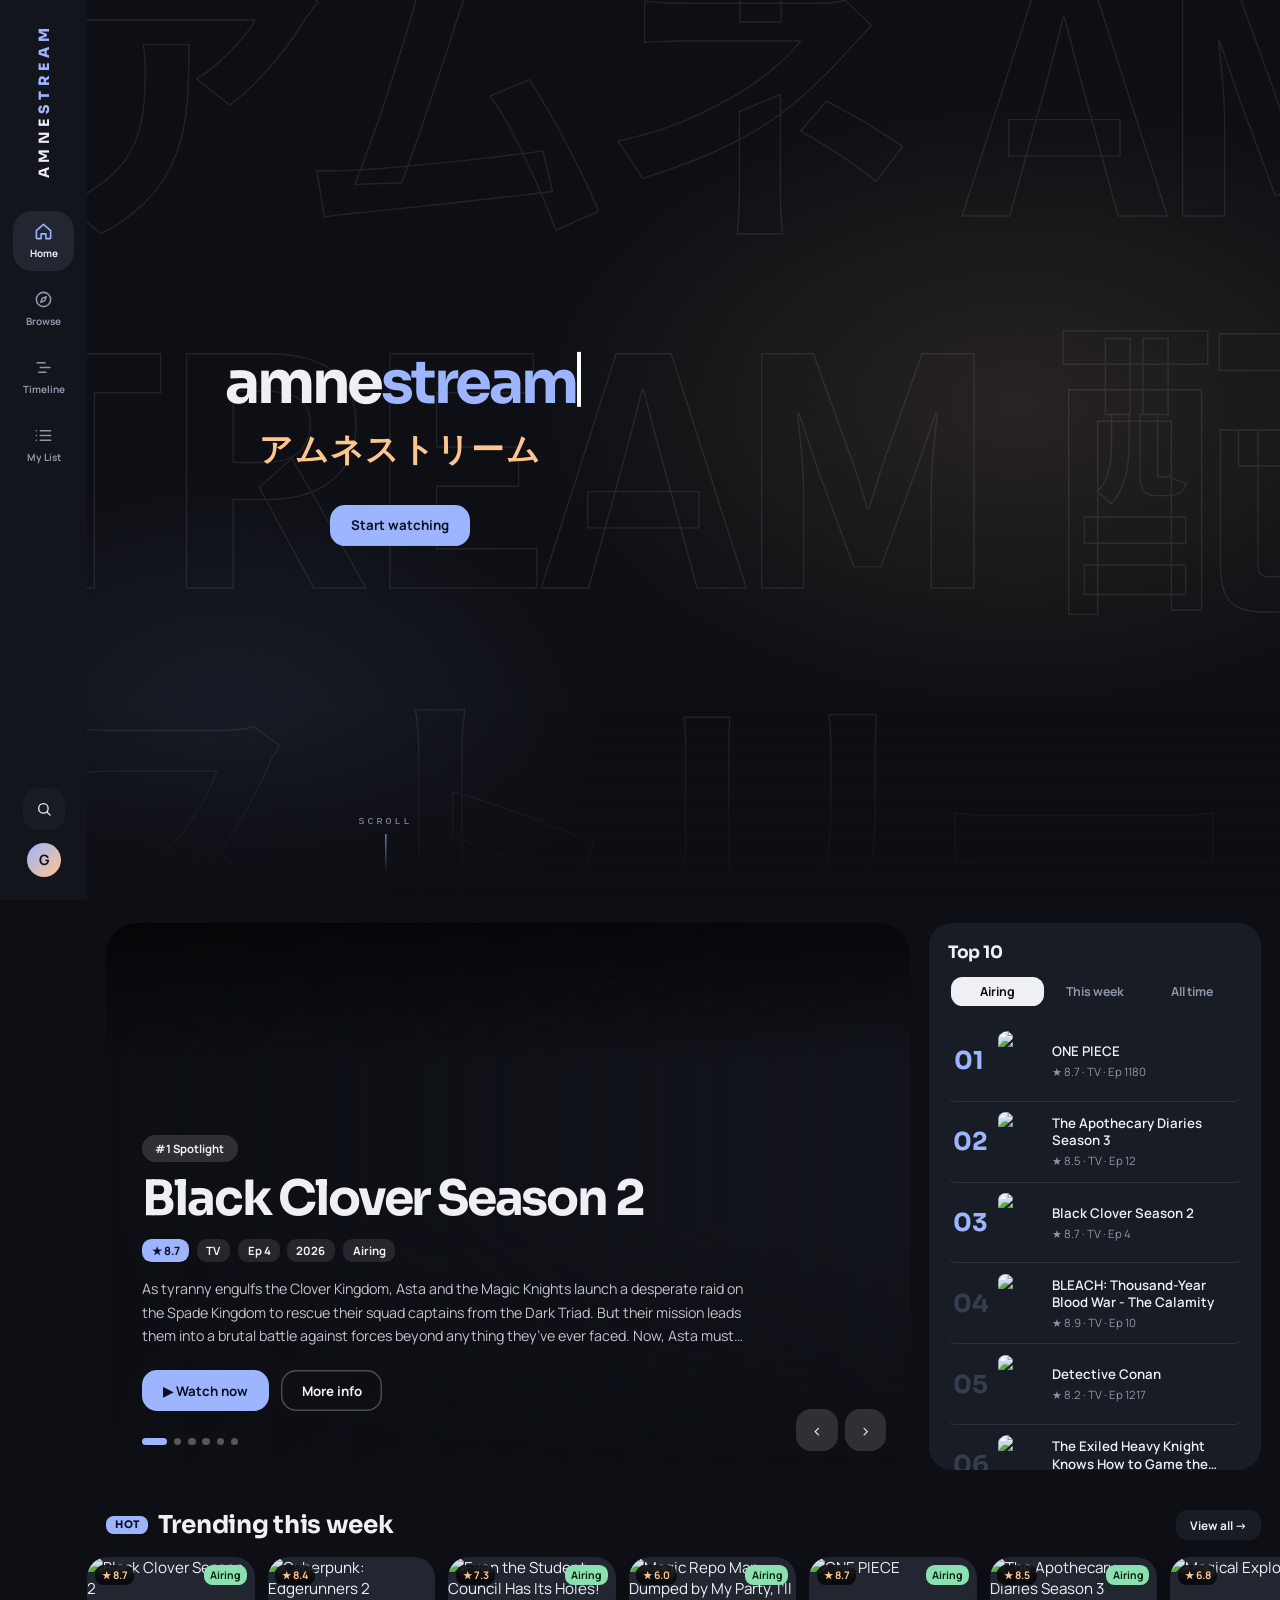
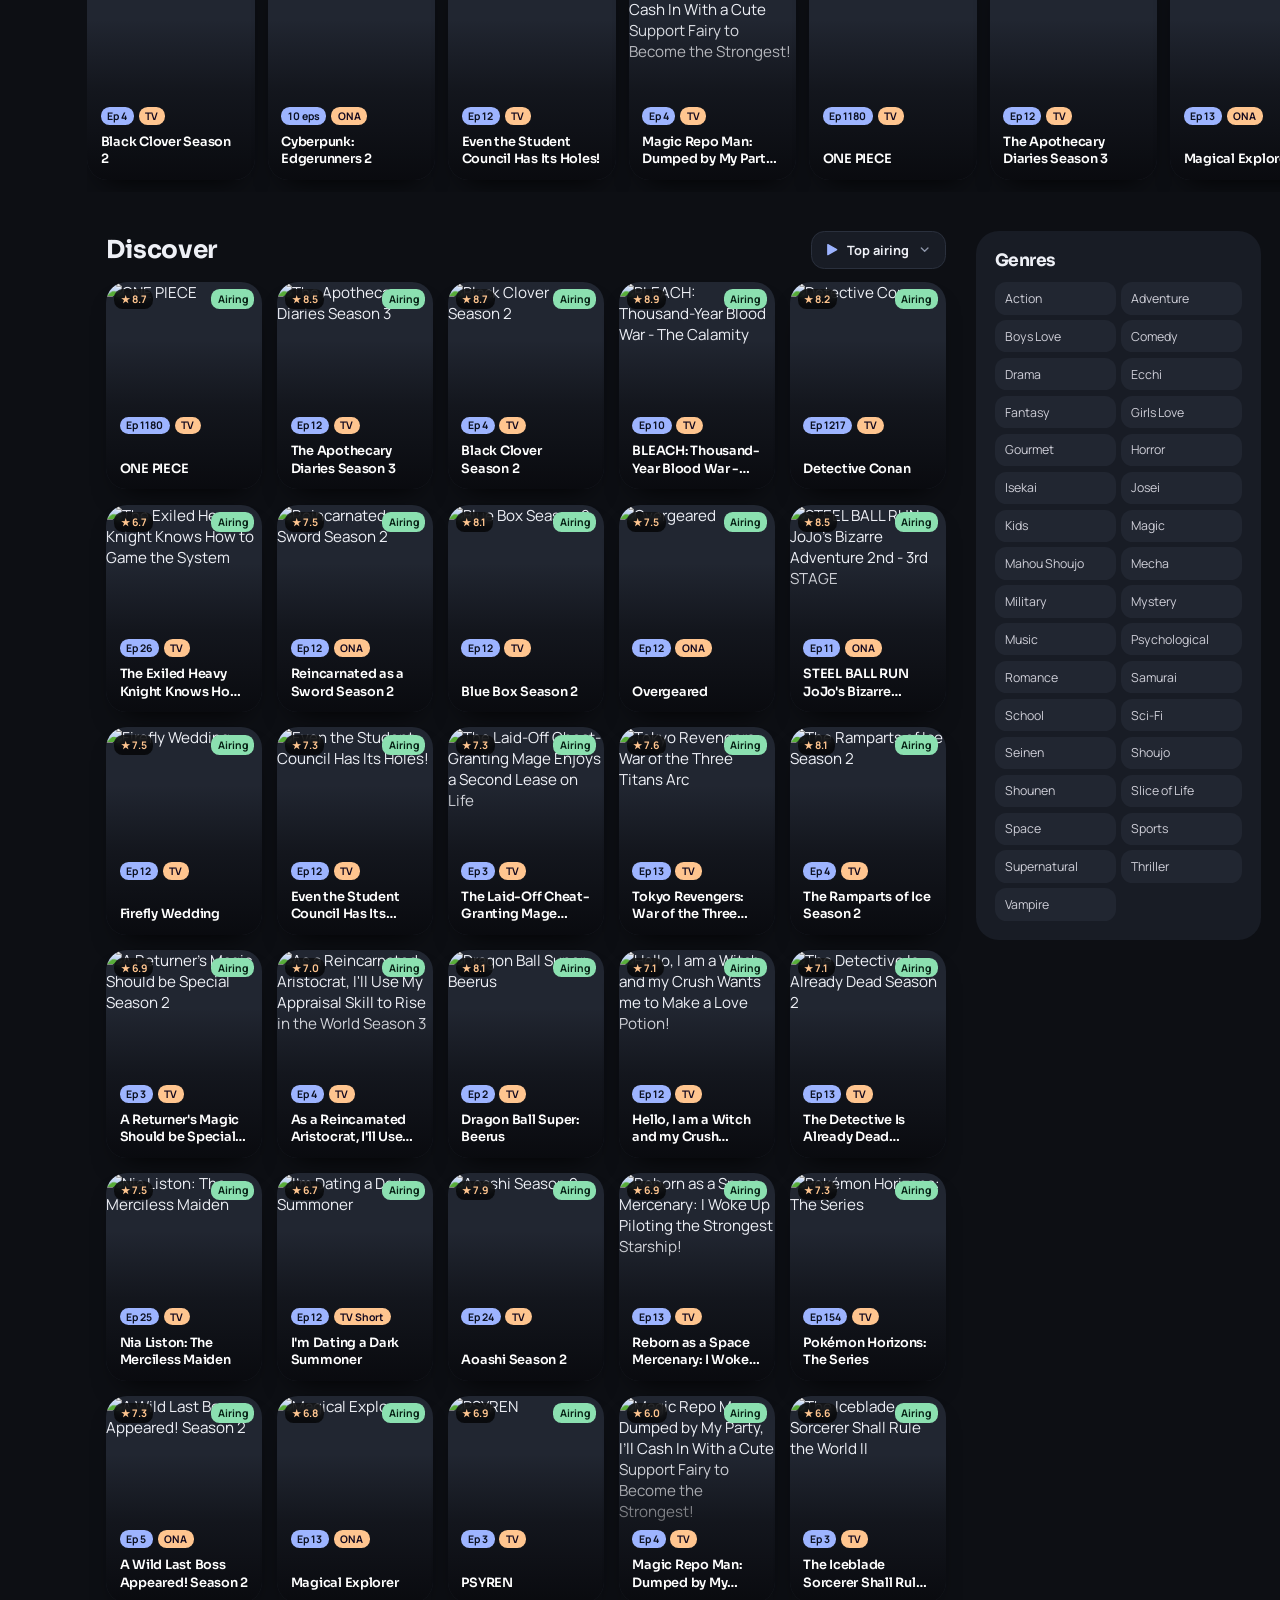
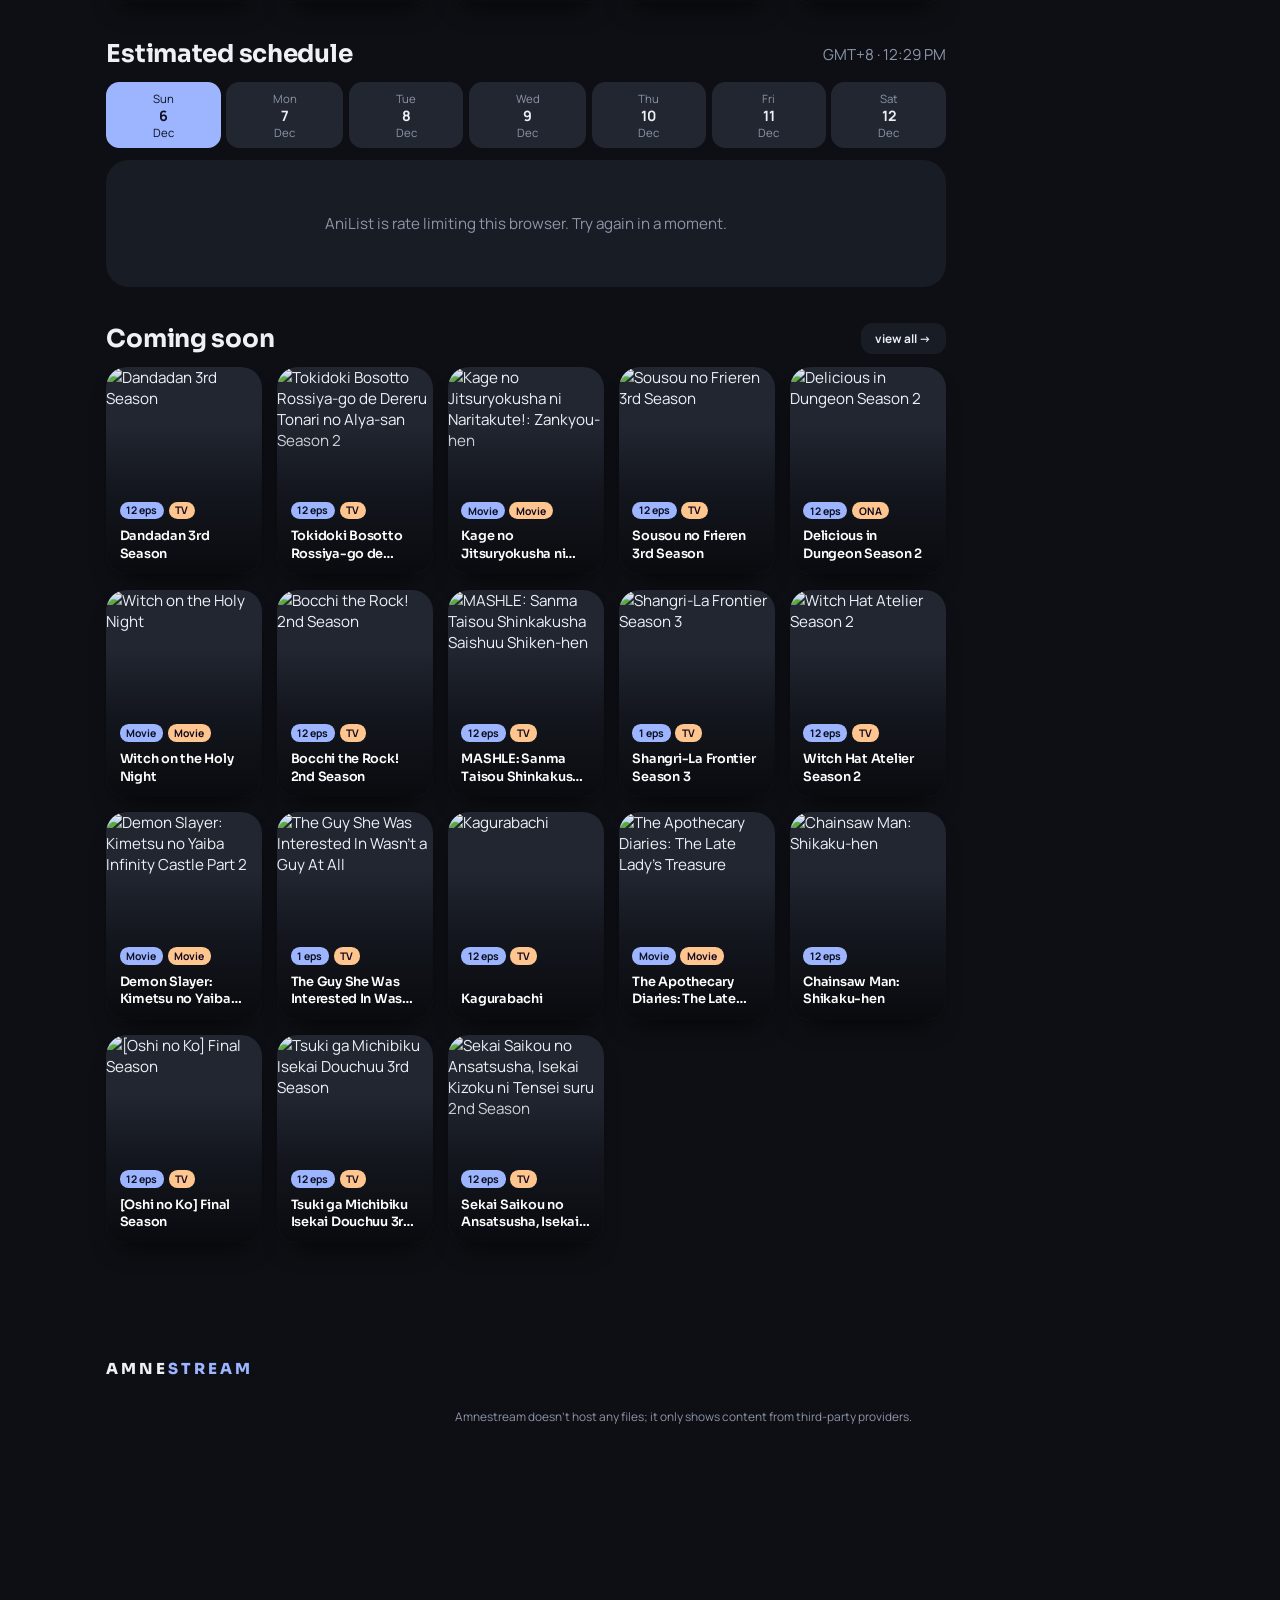
==== commit 685c67ec: "V1.0.1 Mobile Support" ====
--- a/Amnestream/index.html
+++ b/Amnestream/index.html
@@ -2,7 +2,7 @@
 <html lang="en">
 <head>
 <meta charset="UTF-8">
-<meta name="viewport" content="width=device-width,initial-scale=1">
+<meta name="viewport" content="width=device-width,initial-scale=1,viewport-fit=cover">
 <title>Amnestream - Watch Anime Online Free in HD</title>
 <meta name="description" content="Watch anime online for free in HD. Stream the latest episodes, movies and classics with English subs and dubs.">
 <link rel="icon" href="favicon.svg">
@@ -21,6 +21,7 @@
 <script defer src="js/common.js"></script>
 <script defer src="js/home.js"></script>
 <script defer src="js/intro.js"></script>
+<link rel="stylesheet" href="css/mobile.css">
 </head>
 <body class="home">
 <header id="site-header"></header>
--- a/Amnestream/css/mobile.css
+++ b/Amnestream/css/mobile.css
@@ -0,0 +1,47 @@
+/* Mobile polish layer: loaded last, only adds phone-specific fixes. Desktop is untouched. */
+@media (max-width:900px){
+  html{-webkit-text-size-adjust:100%;-webkit-tap-highlight-color:transparent}
+  body{padding-bottom:calc(88px + env(safe-area-inset-bottom,0px))}
+  /* Bottom nav clears the iPhone home bar */
+  .site-header,.site-header.scrolled{box-sizing:border-box;height:calc(72px + env(safe-area-inset-bottom,0px));padding-bottom:env(safe-area-inset-bottom,0px)}
+  .toast{bottom:calc(96px + env(safe-area-inset-bottom,0px))}
+  .to-top{bottom:calc(92px + env(safe-area-inset-bottom,0px))}
+  .search-pop{top:calc(12px + env(safe-area-inset-top,0px))}
+  /* 16px inputs stop iOS Safari zooming in on focus */
+  input,select,textarea{font-size:16px}
+  /* Snappier taps, no double-tap zoom delay, comfortable targets */
+  a,button,.tab,.card,.icon-btn,.btn{touch-action:manipulation}
+  .btn,.tab,.icon-btn{min-height:40px}
+  /* Heroes follow the visible viewport as the browser bars collapse */
+  .hero{height:70vh;height:70svh}
+  .tl-scroll,.rail-track,.sched-days,.dp-tabs{-webkit-overflow-scrolling:touch;overscroll-behavior-x:contain}
+  img{-webkit-touch-callout:none}
+}
+@media (max-width:640px){
+  .dd .dd-pop,.picker-pop{bottom:calc(12px + env(safe-area-inset-bottom,0px))}
+  .container{padding-left:max(16px,env(safe-area-inset-left,0px));padding-right:max(16px,env(safe-area-inset-right,0px))}
+}
+/* Phone held sideways: slimmer nav, player gets the room */
+@media (max-width:900px) and (orientation:landscape) and (max-height:500px){
+  body{padding-bottom:calc(60px + env(safe-area-inset-bottom,0px))}
+  .site-header,.site-header.scrolled{height:calc(52px + env(safe-area-inset-bottom,0px))}
+  .main-nav a{padding:4px 0}
+  .hero{height:auto;min-height:calc(100svh - 70px)}
+  .intro{padding-top:24px}
+  .intro-cols{height:auto;min-height:60svh}
+}
+
+/* Fix: atlas.css re-declared the 2-column home layout after style.css, so it never collapsed on small screens */
+@media (max-width:1180px){
+  .home-cols{grid-template-columns:minmax(0,1fr)}
+  .home-cols .home-side{min-width:0}
+  .side-sticky{position:static}
+}
+@media (max-width:900px){
+  .genre-cloud{grid-template-columns:repeat(3,minmax(0,1fr))}
+  .home-main .grid,.grid{grid-template-columns:repeat(auto-fill,minmax(130px,1fr))}
+}
+@media (max-width:480px){
+  .genre-cloud{grid-template-columns:repeat(2,minmax(0,1fr))}
+  .home-cols{gap:20px}
+}
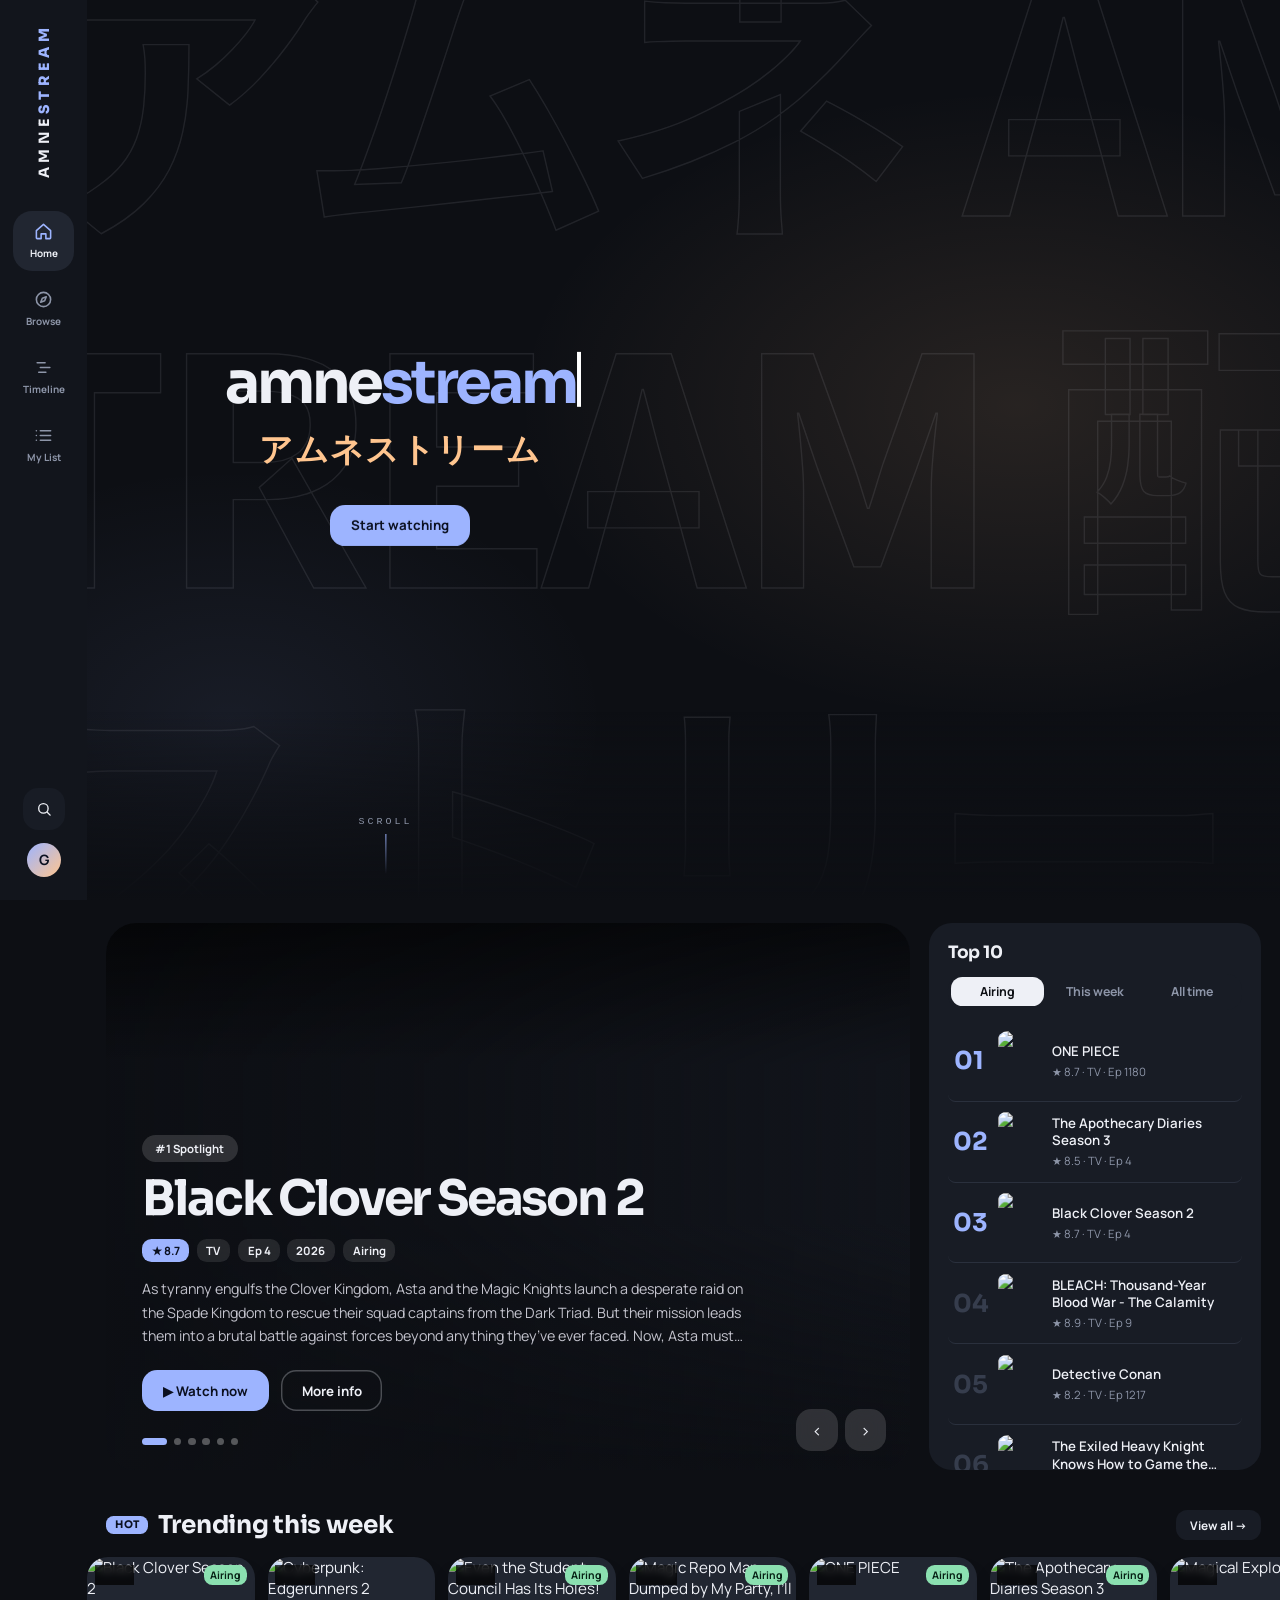
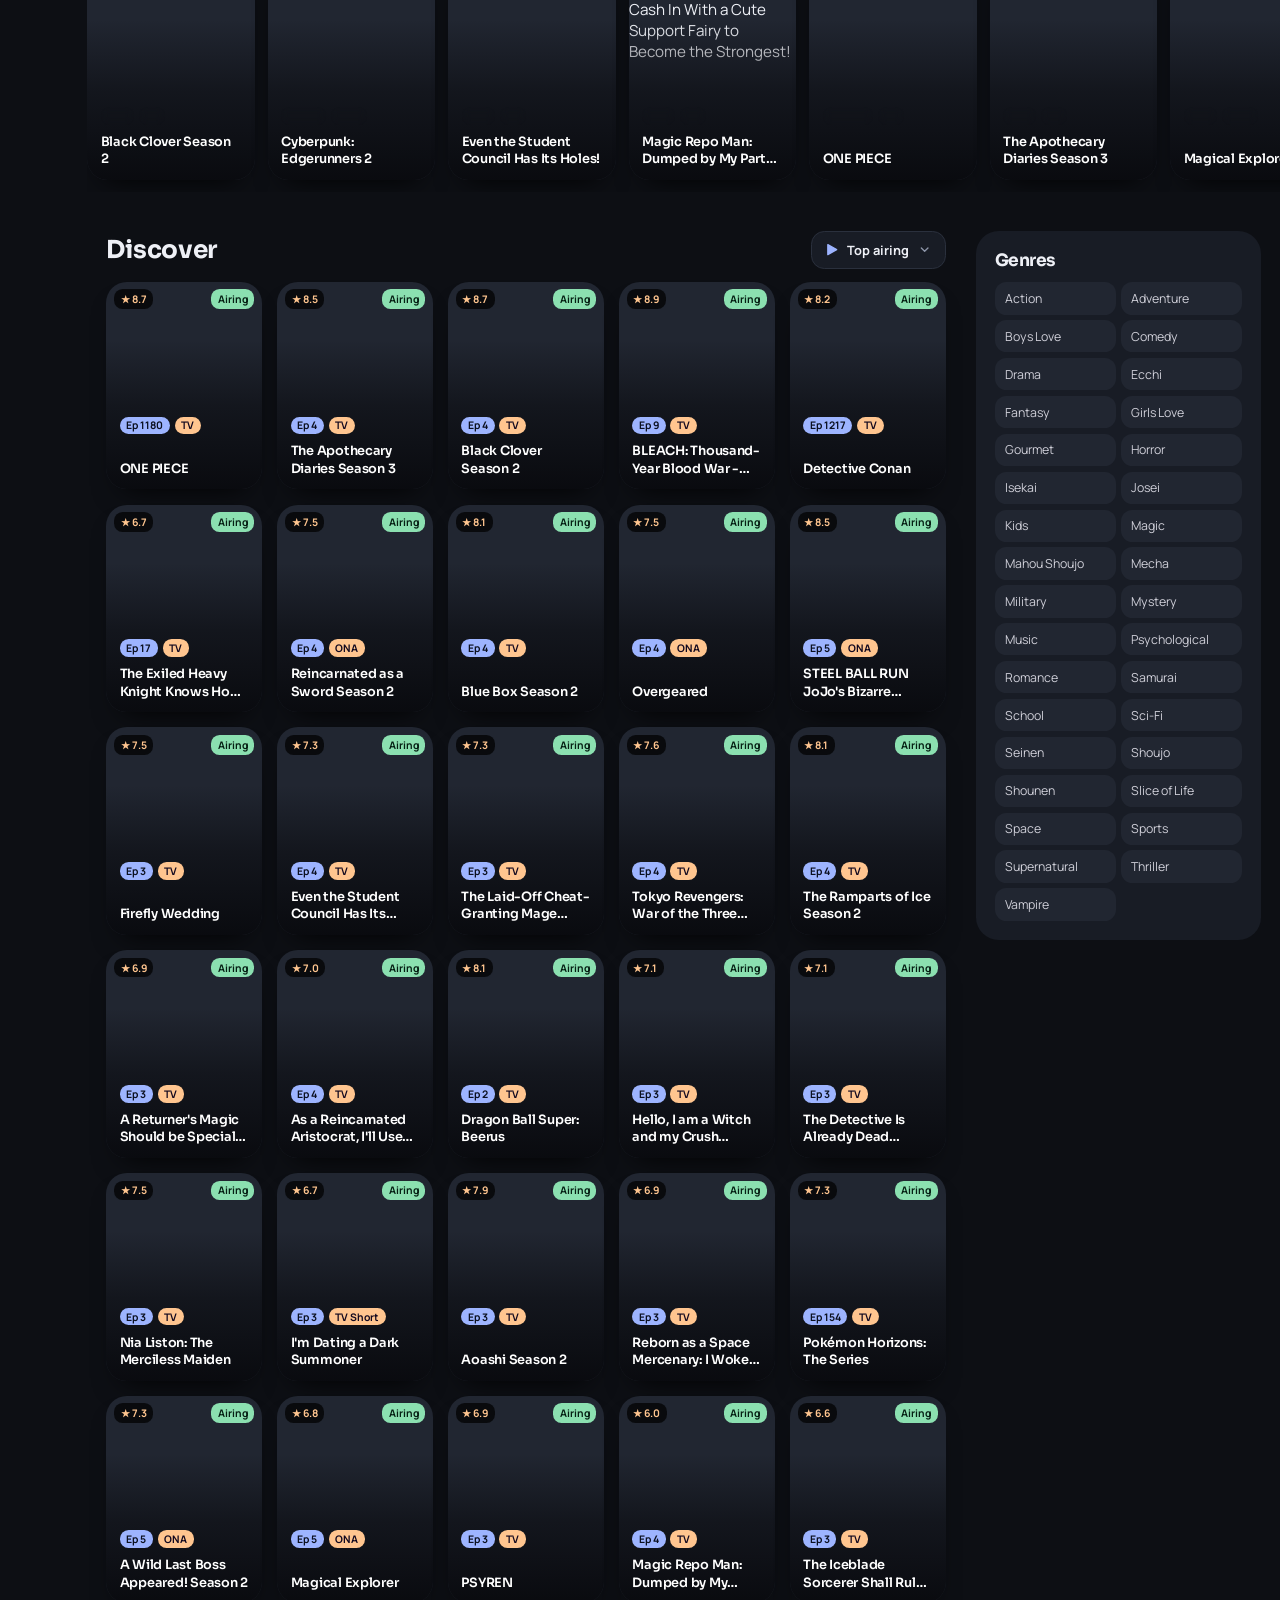
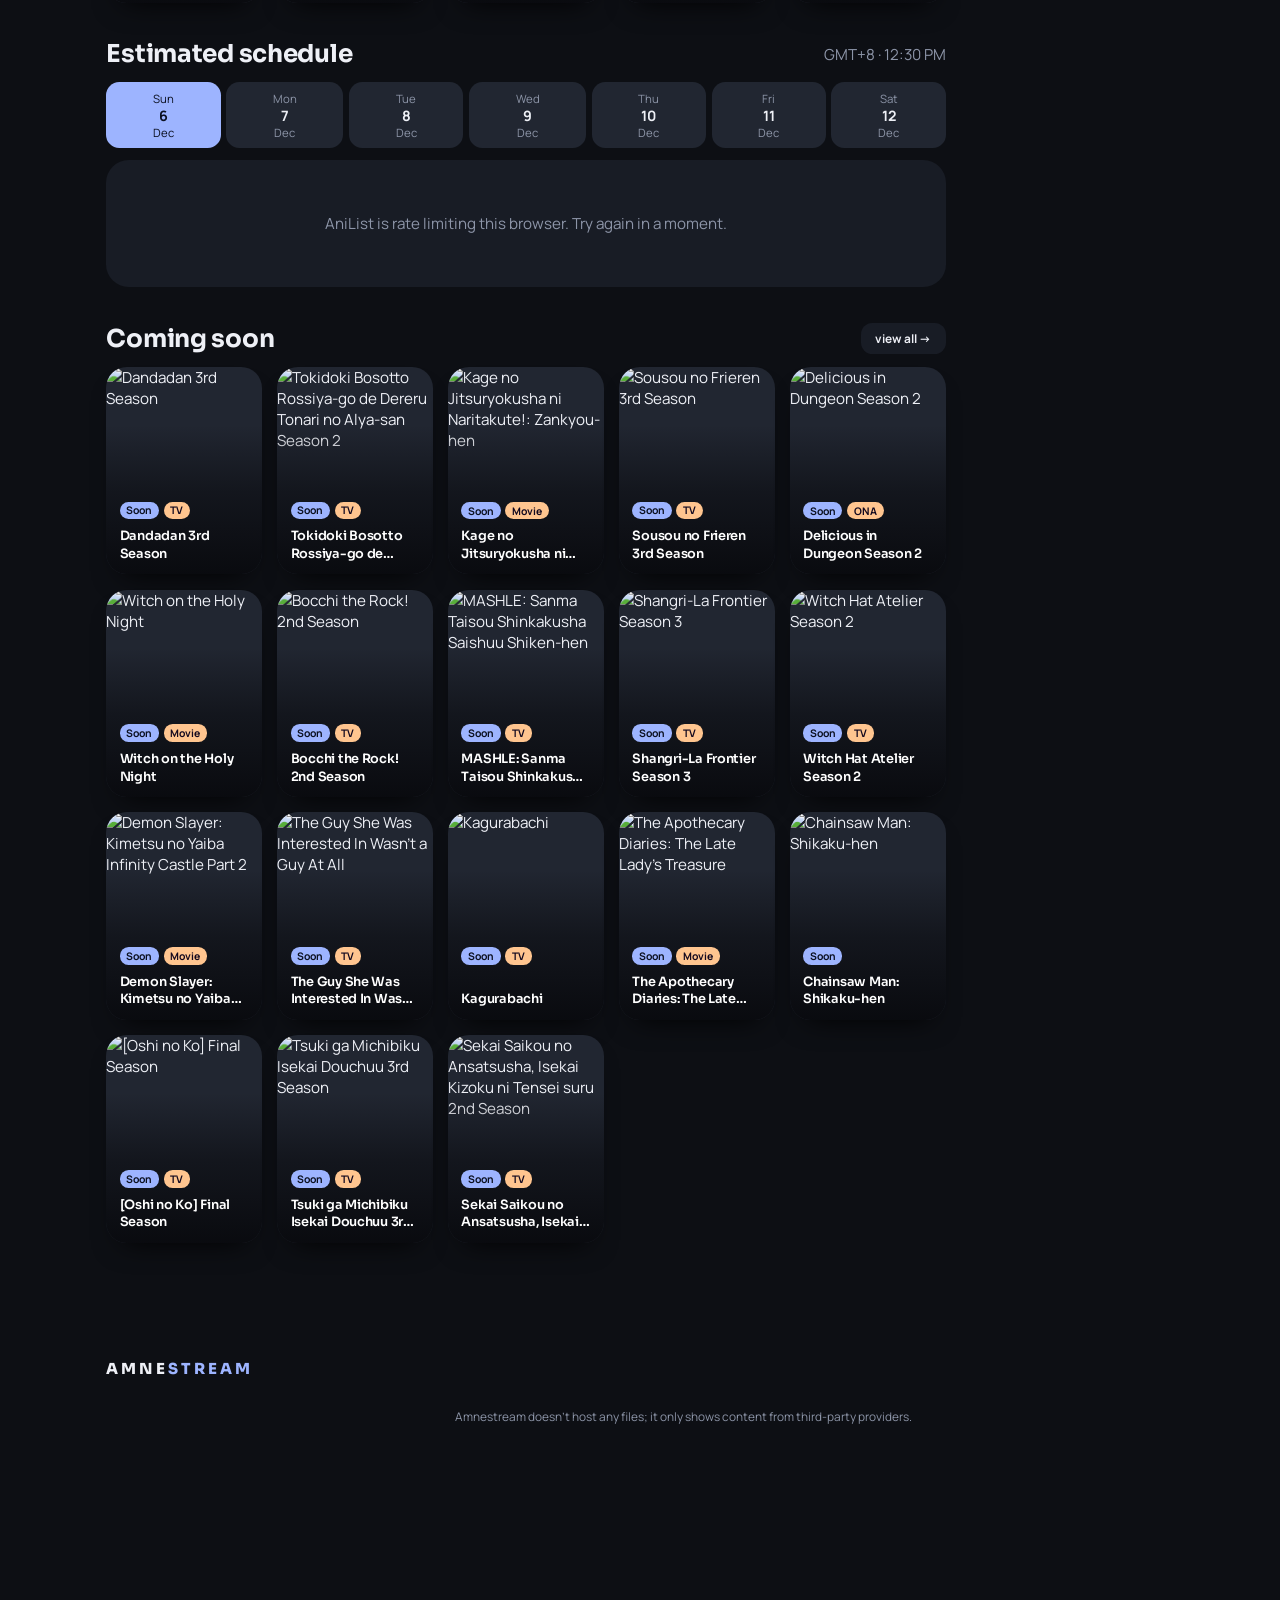
==== commit 4b3f167e: "V1.0.2" ====
--- a/Amnestream/index.html
+++ b/Amnestream/index.html
@@ -18,6 +18,7 @@
 <link rel="stylesheet" href="css/atlas.css">
 <link rel="stylesheet" href="css/intro.css">
 <script defer src="js/api.js"></script>
+<script src="js/config.js"></script>
 <script defer src="js/common.js"></script>
 <script defer src="js/home.js"></script>
 <script defer src="js/intro.js"></script>
--- a/Amnestream/css/mobile.css
+++ b/Amnestream/css/mobile.css
@@ -45,3 +45,33 @@
   .genre-cloud{grid-template-columns:repeat(2,minmax(0,1fr))}
   .home-cols{gap:20px}
 }
+
+/* Touch screens: no always-on play button over every poster. Tapping the card opens it. */
+@media (hover:none){
+  .card-play,.card:hover .card-play{opacity:0;pointer-events:none;transform:translate(-50%,-50%) scale(.7)}
+  .card-play:focus-visible{opacity:1;pointer-events:auto;transform:translate(-50%,-50%) scale(1)}
+}
+
+/* Watch page on phones: player edge-aligned with the controls below it, controls in tidy equal-width rows */
+@media (max-width:900px){
+  .watch-layout{padding:max(12px,env(safe-area-inset-top,0px)) 0 16px;gap:16px;min-width:0}
+  .watch-layout>div{min-width:0}
+  .player-wrap{width:100%;border-radius:18px;margin:0}
+  .player-wrap iframe{display:block}
+  .watch-head{padding:14px 2px 4px}
+  .watch-head h1{font-size:19px;line-height:1.25;overflow-wrap:anywhere}
+  .player-bar{display:grid;grid-template-columns:1fr 1fr;gap:10px;padding:12px;border-radius:20px}
+  .player-bar>*{min-width:0;width:100%;box-sizing:border-box;margin:0}
+  .player-bar .seg{display:grid;grid-template-columns:1fr 1fr;border-radius:999px}
+  .player-bar .seg button{padding:10px 0;text-align:center}
+  .player-bar select{grid-column:2;height:42px;text-overflow:ellipsis}
+  .player-bar .nav-eps{grid-column:1/-1;display:grid;grid-template-columns:1fr 1fr;gap:10px}
+  .player-bar .nav-eps .btn{width:100%;justify-content:center}
+  .player-bar .btn,.player-bar label.btn{display:flex;align-items:center;justify-content:center;gap:8px;min-height:42px;box-sizing:border-box;text-align:center}
+  .player-help{display:grid;grid-template-columns:1fr 1fr;gap:10px;padding:12px;border-radius:20px}
+  .player-help #help-text{grid-column:1/-1;flex:none}
+  .player-help .btn{width:100%;box-sizing:border-box;justify-content:center;text-align:center}
+  .player-help #help-reload{grid-column:1/-1}
+  .side-panel{padding:12px;border-radius:20px}
+  .side-eps{grid-template-columns:repeat(auto-fill,minmax(46px,1fr))}
+}
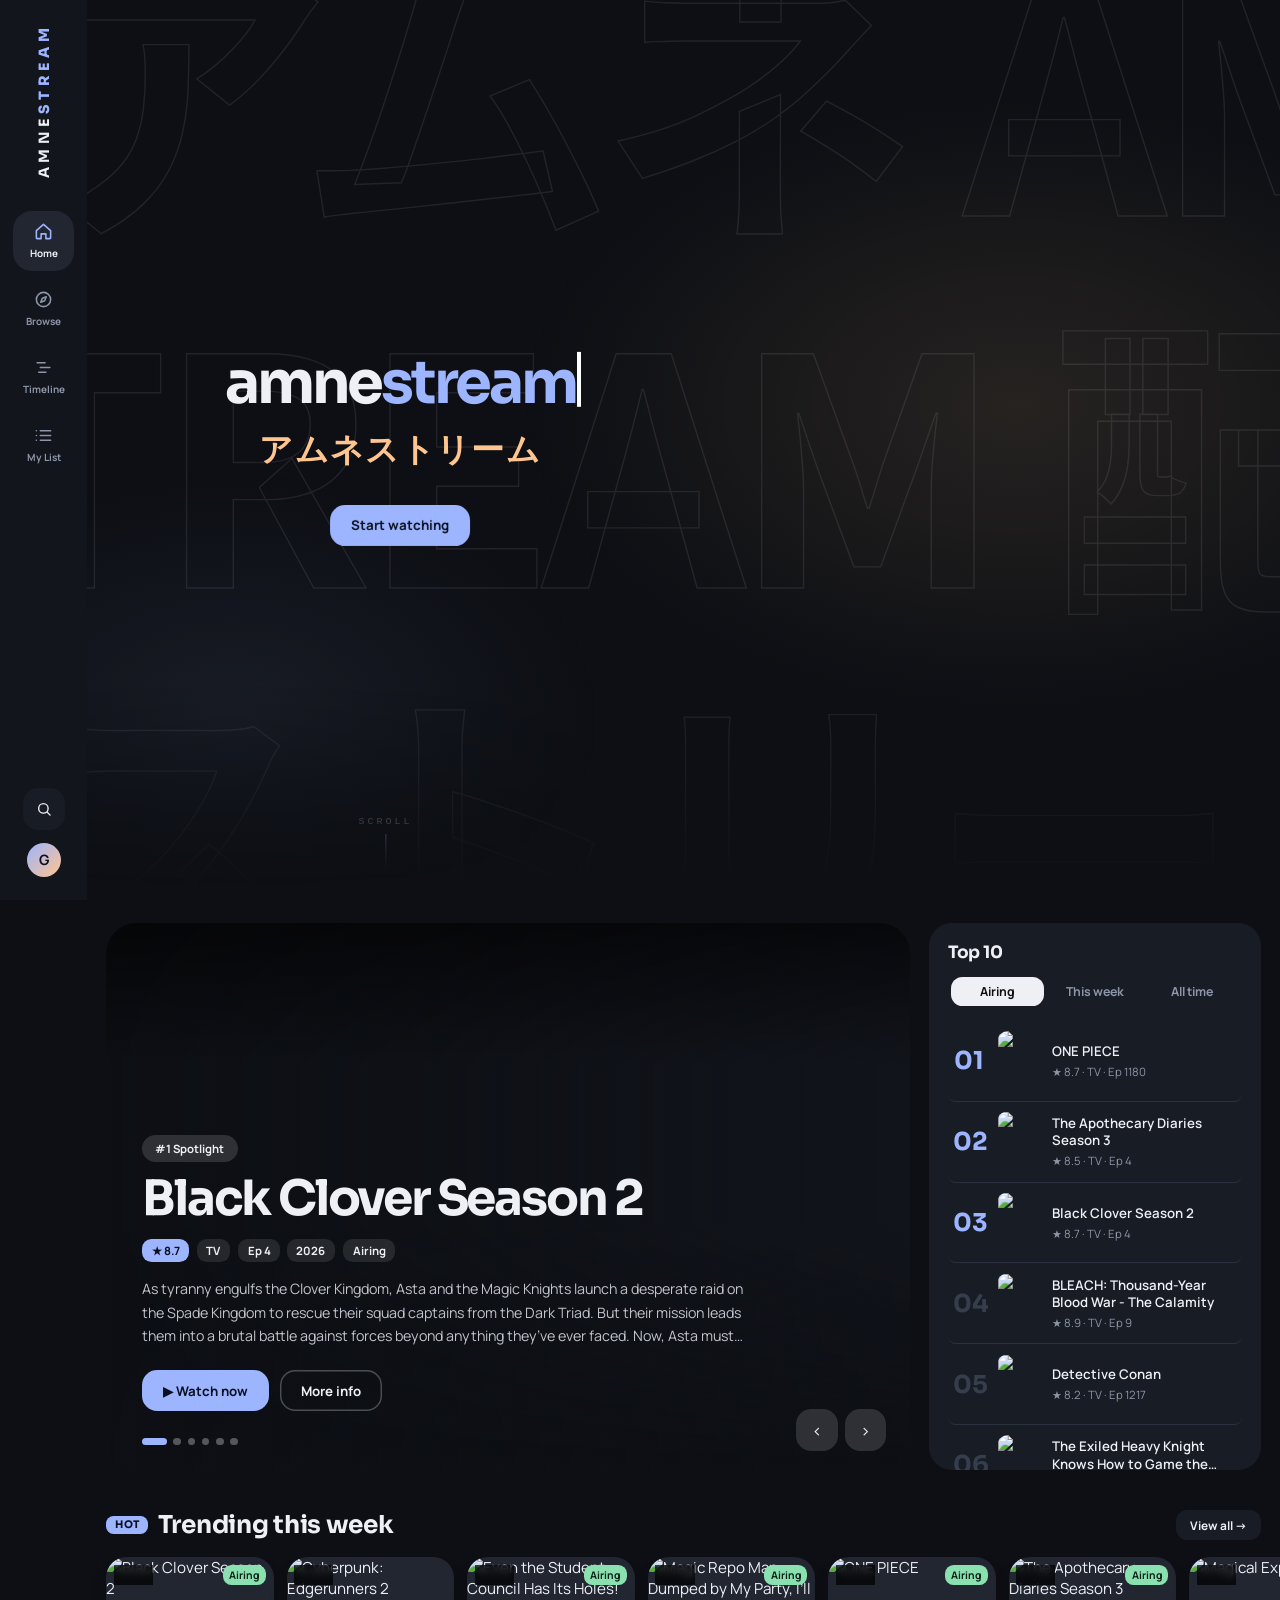
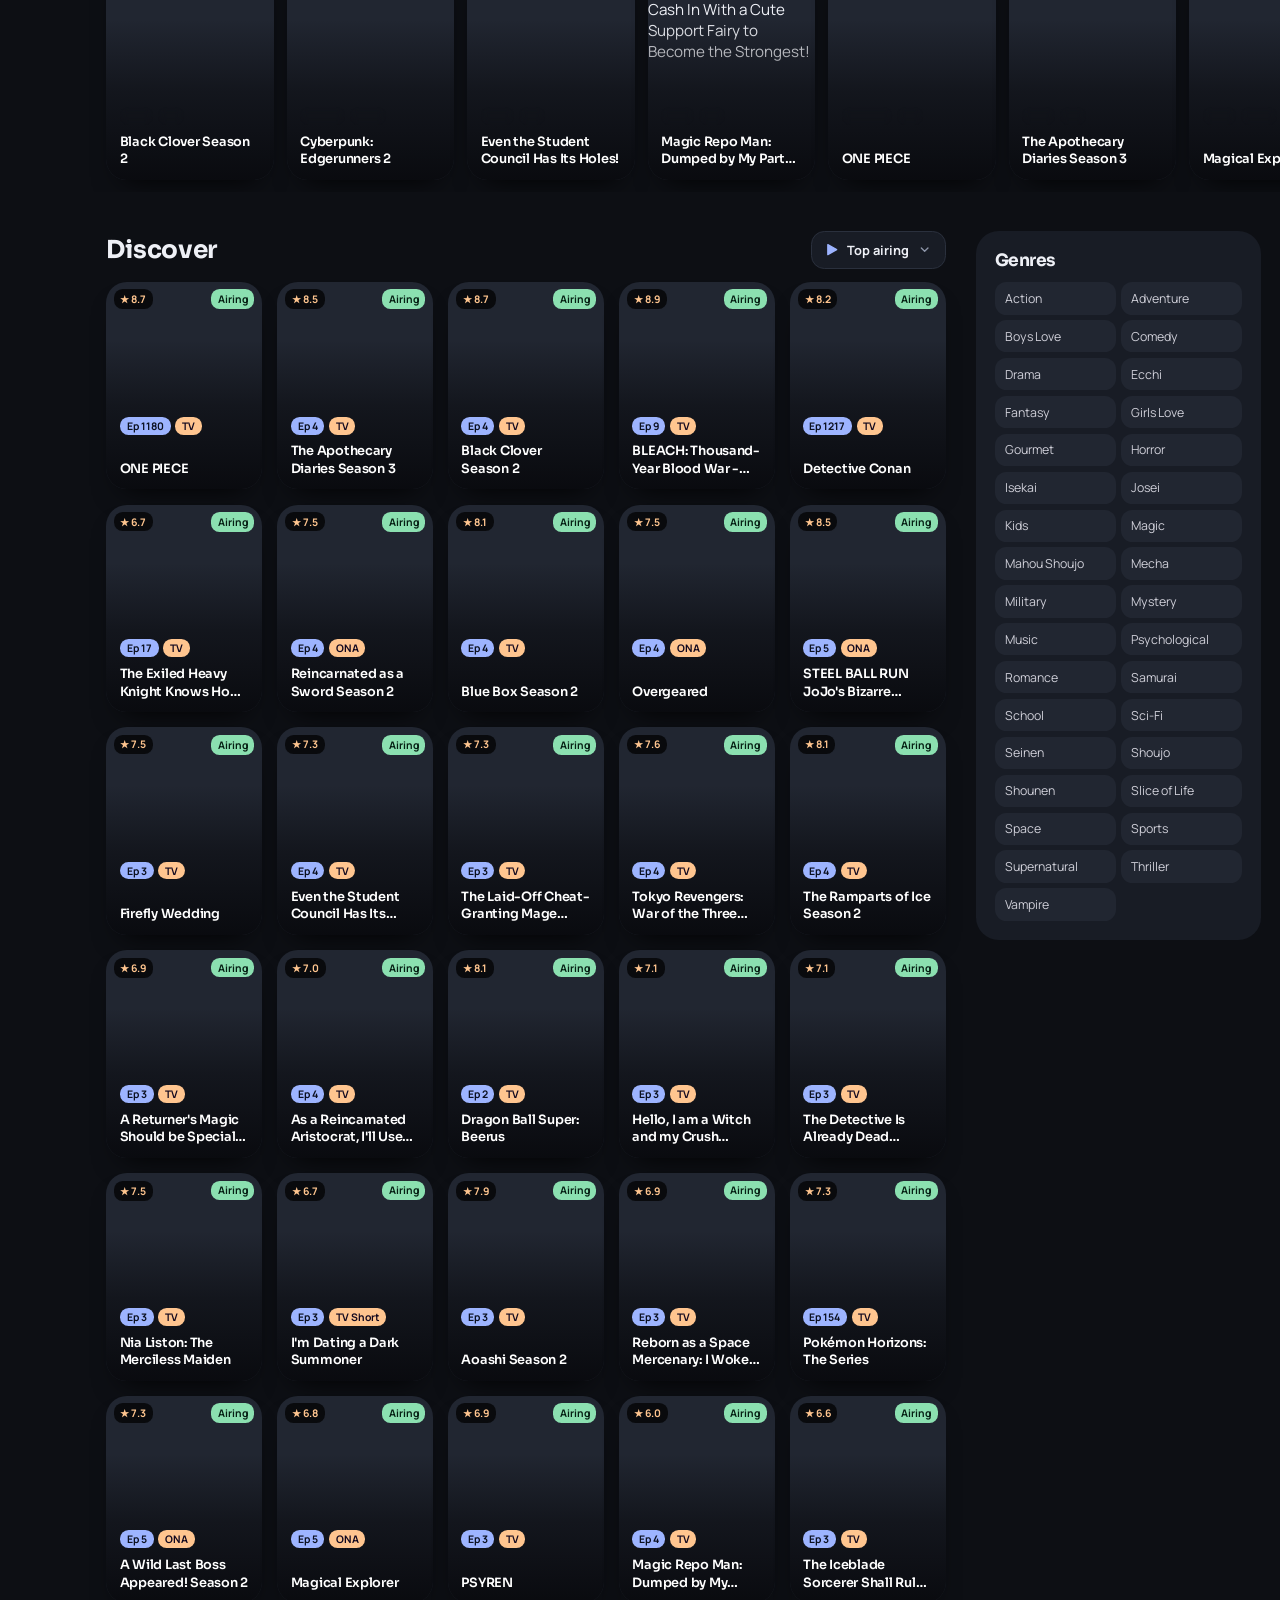
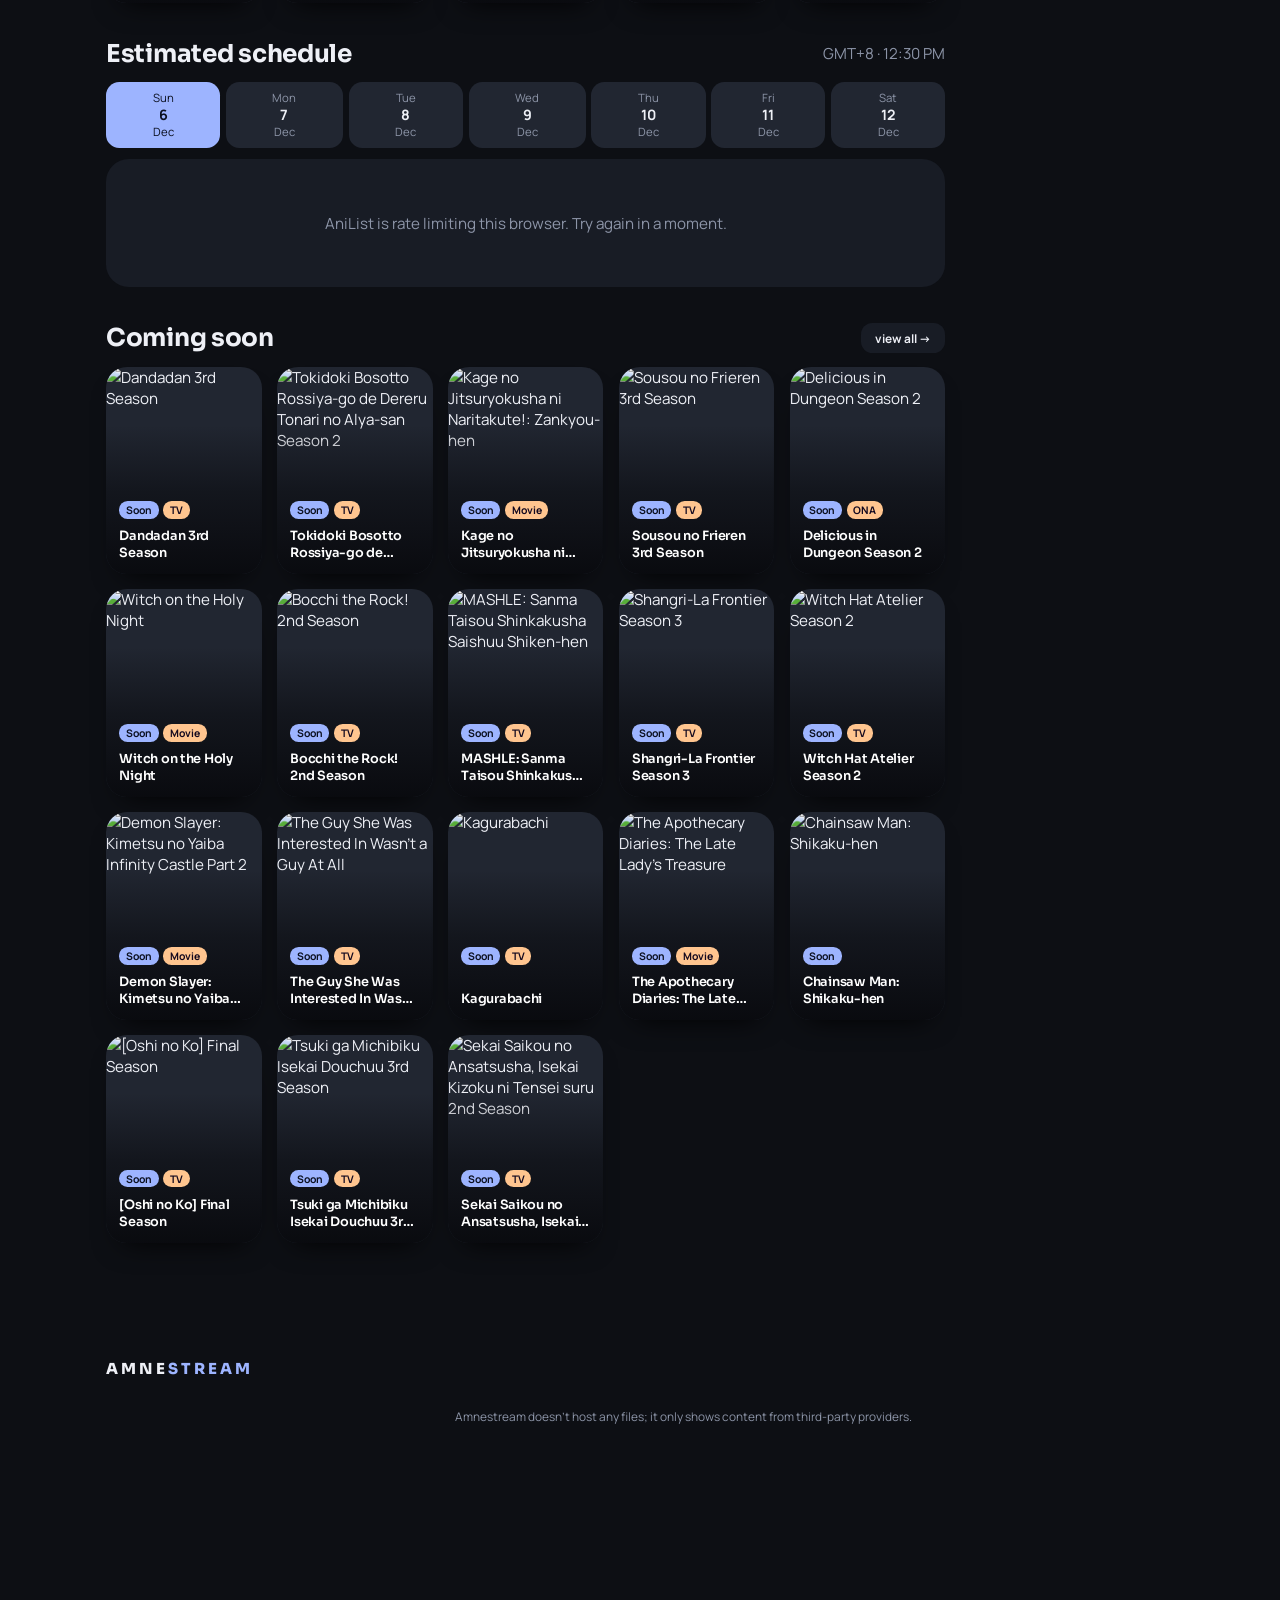
==== commit 359ded3a: "1.1.0 Summary of changes  Fixes  Added/Fixed the episode list on the details page for light them" ====
--- a/Amnestream/index.html
+++ b/Amnestream/index.html
@@ -23,6 +23,7 @@
 <script defer src="js/home.js"></script>
 <script defer src="js/intro.js"></script>
 <link rel="stylesheet" href="css/mobile.css">
+<link rel="stylesheet" href="css/themes.css">
 </head>
 <body class="home">
 <header id="site-header"></header>
--- a/Amnestream/css/style.css
+++ b/Amnestream/css/style.css
@@ -6,14 +6,6 @@
   --radius:14px; --header-h:68px;
   --mono:ui-monospace,"JetBrains Mono","SF Mono",Menlo,Consolas,monospace;
 }
-[data-theme=midnight]{--bg:#070a12;--bg2:#0a0e18;--card:#0e1420;--card2:#151c2b;--line:#1f2a3d;--accent:#60a5fa;--accent-ink:#06101f;--accent2:#818cf8}
-[data-theme=crimson]{--bg:#0e0708;--bg2:#130a0b;--card:#1a0d0f;--card2:#241215;--line:#35191d;--accent:#f43f5e;--accent-ink:#1c050a;--accent2:#fb923c}
-[data-theme=emerald]{--bg:#060d0a;--bg2:#08120e;--card:#0c1713;--card2:#11211b;--line:#18332a;--accent:#34d399;--accent-ink:#04140d;--accent2:#22d3ee}
-[data-theme=amoled]{--bg:#000;--bg2:#050505;--card:#0b0b0b;--card2:#141414;--line:#1d1d1d;--accent:#fff;--accent-ink:#000;--accent2:#a1a1aa}
-[data-theme=sunset]{--bg:#0d0805;--bg2:#120b07;--card:#1a100a;--card2:#241711;--line:#352316;--accent:#fb923c;--accent-ink:#1c0c02;--accent2:#f43f5e}
-[data-theme=amber]{--bg:#0d0a04;--bg2:#120e06;--card:#191309;--card2:#231b0d;--line:#33280f;--accent:#fbbf24;--accent-ink:#1a1203;--accent2:#fb923c}
-[data-theme=galaxy]{--bg:#09060f;--bg2:#0d0914;--card:#130d1d;--card2:#1b1328;--line:#2b1f42;--accent:#a78bfa;--accent-ink:#120a2a;--accent2:#f472b6}
-[data-theme=ocean]{--bg:#050b0e;--bg2:#08120f;--card:#0a161b;--card2:#0f1f26;--line:#16303a;--accent:#22d3ee;--accent-ink:#03171c;--accent2:#60a5fa}
 *{box-sizing:border-box}
 html,body{margin:0;padding:0}
 html{scroll-behavior:smooth}
@@ -99,6 +91,21 @@
   transform:scale(1.03)}
 .hero-slide.active .hero-bg{animation:kenburns 14s ease-out forwards}
 @keyframes kenburns{to{transform:scale(1.1)}}
+/* Spotlight entrance: plays when the spotlight scrolls into view (it used to run while still hidden behind the welcome section, so it was over before anyone saw it)
+   and again on every slide change; the same in every theme */
+.hero:not(.play) .hero-slide .hero-content>*{opacity:0}
+.hero.play .hero-slide.active .hero-bg{animation:heroSettle 1.8s cubic-bezier(.16,1,.3,1) both,kenburns 14s 1.8s ease-out forwards}
+.hero.play .hero-slide.active .hero-content>*{animation:heroRise .95s cubic-bezier(.16,1,.3,1) both}
+.hero.play .hero-slide.active .hero-content>:nth-child(1){animation-delay:.2s}
+.hero.play .hero-slide.active .hero-content>:nth-child(2){animation-delay:.3s}
+.hero.play .hero-slide.active .hero-content>:nth-child(3){animation-delay:.42s}
+.hero.play .hero-slide.active .hero-content>:nth-child(4){animation-delay:.54s}
+.hero.play .hero-slide.active .hero-content>:nth-child(5){animation-delay:.66s}
+.hero.play .hero-dots,.hero.play .hero-ctrl{animation:heroRise .9s cubic-bezier(.16,1,.3,1) .8s both}
+@keyframes heroSettle{from{transform:scale(1.2);filter:blur(12px) brightness(.55)}to{transform:scale(1.03);filter:none}}
+@keyframes heroRise{from{opacity:0;transform:translate3d(0,28px,0)}to{opacity:1;transform:none}}
+.reduce-motion .hero:not(.play) .hero-slide .hero-content>*{opacity:1}
+@media (prefers-reduced-motion:reduce){.hero:not(.play) .hero-slide .hero-content>*{opacity:1}}
 .hero-slide::after{content:"";position:absolute;inset:0;
   background:linear-gradient(90deg,color-mix(in srgb,var(--bg) 97%,transparent) 0%,color-mix(in srgb,var(--bg) 70%,transparent) 42%,color-mix(in srgb,var(--bg) 10%,transparent) 100%),
              linear-gradient(0deg,var(--bg) 0%,transparent 45%)}
@@ -136,6 +143,7 @@
 .rail-wrap{position:relative;max-width:1500px;margin:0 auto}
 .rail-track{display:flex;gap:14px;overflow-x:auto;scroll-behavior:smooth;padding:4px 20px 12px;
   scroll-snap-type:x proximity;scrollbar-width:none}
+.rail-track{scroll-padding-left:20px}   /* Without this, snapping slides the first card flush to the edge and under the title's indent */
 .rail-track::-webkit-scrollbar{display:none}
 .rail-track .card{width:168px;flex:0 0 168px}
 .rail-nav{position:absolute;top:40%;transform:translateY(-50%);z-index:5;width:40px;height:40px;border-radius:50%;
@@ -283,6 +291,11 @@
 .seg{display:inline-flex;border:1px solid var(--line);border-radius:999px;overflow:hidden;background:var(--card2)}
 .seg button{padding:8px 16px;border:0;background:transparent;cursor:pointer;font-size:13.5px;font-weight:600}
 .seg button.on{background:var(--accent);color:var(--accent-ink)}
+/* DUB with no dub available: crossed out and dimmed, still tappable */
+.seg button.no-dub,.epm-seg button.no-dub{text-decoration:line-through;text-decoration-thickness:2px;opacity:.5}
+.ep-chip.no-dub b{text-decoration:line-through;text-decoration-thickness:2px}.ep-chip.no-dub{opacity:.5}
+.seg button.no-dub,.epm-seg button.no-dub,.ep-chip.no-dub{cursor:not-allowed}
+.seg button.no-dub:hover,.epm-seg button.no-dub:hover{color:inherit}
 .side-panel{background:var(--card);border:1px solid var(--line);border-radius:var(--radius);padding:14px;max-height:78vh;overflow-y:auto}
 .side-panel h3{font-size:13px;text-transform:uppercase;letter-spacing:.8px;color:var(--muted);margin-bottom:12px;font-family:var(--mono)}
 .side-eps{display:grid;gap:6px;grid-template-columns:repeat(auto-fill,minmax(52px,1fr))}
@@ -345,8 +358,8 @@
 .dp-bg img.soft{filter:blur(36px) saturate(1.3);transform:scale(1.2)}
 .dp-bg::after{content:"";position:absolute;inset:0;
   background:
-    radial-gradient(ellipse 120% 90% at 55% 25%,transparent 35%,rgba(4,5,8,.55) 100%),
-    linear-gradient(180deg,rgba(8,9,14,.42) 0%,rgba(8,9,14,.62) 50%,rgba(8,9,14,.8) 100%)}
+    radial-gradient(ellipse 120% 90% at 55% 25%,transparent 35%,color-mix(in srgb,var(--bg) 55%,transparent) 100%),
+    linear-gradient(180deg,color-mix(in srgb,var(--bg) 42%,transparent) 0%,color-mix(in srgb,var(--bg) 66%,transparent) 50%,color-mix(in srgb,var(--bg) 84%,transparent) 100%)}
 body.dp-page main,body.dp-page .site-footer{position:relative;z-index:1}
 
 .dp{display:grid;grid-template-columns:210px minmax(0,1fr);gap:30px;align-items:start;padding-top:10px}
@@ -426,36 +439,38 @@
 .dp-search{width:0;height:32px;padding:0;border:0;border-radius:9px;outline:none;font-size:12px;color:var(--text);background:color-mix(in srgb,var(--card) 85%,transparent);transition:width .2s,padding .2s}
 .dp-search.open{width:170px;padding:0 11px;box-shadow:inset 0 0 0 1px var(--accent)}
 
-/* Episode cards (default list style); compact and grid are variants of the same markup */
+/* Episode cards (default list style); compact and grid are variants of the same markup.
+   Every colour here comes from the theme (via --text / --muted / --card), so the list stays readable on dark and light themes alike */
+:root{--ep-edge:color-mix(in srgb,var(--text) 12%,transparent);--ep-edge2:color-mix(in srgb,var(--text) 28%,transparent);--ep-chip:color-mix(in srgb,var(--card2) 80%,transparent)}
 .ep-cards{display:grid;gap:26px 16px;grid-template-columns:repeat(auto-fill,minmax(160px,1fr));max-height:min(78vh,920px);overflow-y:auto;padding:3px}
 .ep-card{position:relative;display:flex;flex-direction:column;min-width:0}
-.ep-thumb{position:relative;display:block;aspect-ratio:16/9;border-radius:8px;overflow:hidden;background:var(--card2);box-shadow:0 0 0 1px rgba(255,255,255,.08);transition:box-shadow .15s}
+.ep-thumb{position:relative;display:block;aspect-ratio:16/9;border-radius:8px;overflow:hidden;background:var(--card2);box-shadow:0 0 0 1px var(--ep-edge);transition:box-shadow .15s}
 .ep-thumb img{width:100%;height:100%;object-fit:cover;transition:transform .35s,filter .25s}
 .ep-card:hover .ep-thumb,.ep-card.cur .ep-thumb{box-shadow:0 0 0 1.5px var(--accent)}
 .ep-card:hover .ep-thumb img{transform:scale(1.05)}
-.ep-dur{position:absolute;left:7px;top:7px;padding:3px 8px;border-radius:6px;font-size:11.5px;font-weight:800;letter-spacing:.01em;background:rgba(18,18,24,.8);backdrop-filter:blur(4px)}
+.ep-dur{position:absolute;left:7px;top:7px;padding:3px 8px;border-radius:6px;font-size:11.5px;font-weight:800;letter-spacing:.01em;color:#fff;background:rgba(18,18,24,.82);backdrop-filter:blur(4px)}
 .ep-flag{position:absolute;right:6px;top:6px;padding:2px 7px;border-radius:5px;font-size:10px;font-weight:800;letter-spacing:.03em;text-transform:uppercase;background:var(--accent);color:var(--accent-ink)}
 .ep-card.done .ep-thumb::after{content:"";position:absolute;left:0;right:0;bottom:0;height:3px;background:var(--accent)}
 .ep-body{min-width:0;padding:12px 0 0}
-.ep-n{display:block;font-size:10.5px;font-weight:600;letter-spacing:.06em;text-transform:uppercase;color:#9aa1b3}
-.ep-t{display:block;margin-top:5px;overflow:hidden;text-overflow:ellipsis;white-space:nowrap;font-size:14.5px;font-weight:700;color:#fff}
+.ep-n{display:block;font-size:10.5px;font-weight:600;letter-spacing:.06em;text-transform:uppercase;color:var(--muted)}
+.ep-t{display:block;margin-top:5px;overflow:hidden;text-overflow:ellipsis;white-space:nowrap;font-size:14.5px;font-weight:700;color:var(--text)}
 .ep-t:hover{color:var(--accent)}
-.ep-foot{display:flex;align-items:center;gap:8px;margin-top:14px;padding-top:13px;border-top:1px solid rgba(255,255,255,.1)}
+.ep-foot{display:flex;align-items:center;gap:8px;margin-top:14px;padding-top:13px;border-top:1px solid var(--ep-edge)}
 .ep-chip{display:inline-flex;align-items:stretch;height:24px;overflow:hidden;border-radius:5px;font-size:11px;font-weight:800;letter-spacing:.02em;
-  background:rgba(10,10,14,.55);box-shadow:inset 0 0 0 1px rgba(255,255,255,.24);transition:.15s}
+  color:var(--text);background:var(--ep-chip);box-shadow:inset 0 0 0 1px var(--ep-edge2);transition:.15s}
 .ep-chip b,.ep-chip i{display:grid;place-items:center;font-style:normal}
 .ep-chip b{padding:0 8px;font-weight:800}
-.ep-chip i{width:22px;border-left:1px solid rgba(255,255,255,.24);color:var(--muted)}
+.ep-chip i{width:22px;border-left:1px solid var(--ep-edge2);color:var(--muted)}
 .ep-chip:hover{background:var(--accent);color:var(--accent-ink);box-shadow:none}
 .ep-chip:hover i{color:inherit;border-color:rgba(0,0,0,.25)}
-.ep-state{display:grid;place-items:center;width:20px;height:20px;margin-left:auto;border-radius:50%;color:#062014;box-shadow:inset 0 0 0 1.5px var(--ok)}
+.ep-state{display:grid;place-items:center;width:20px;height:20px;margin-left:auto;border-radius:50%;color:var(--bg);box-shadow:inset 0 0 0 1.5px var(--ok)}
 .ep-state::after{content:"";width:6px;height:6px;border-radius:50%;background:var(--ok)}
 .ep-card.done .ep-state{background:var(--ok);box-shadow:none}
 .ep-card.done .ep-state::after{display:none}
 .ep-num{display:none}
 
 .ep-cards.compact{grid-template-columns:1fr;gap:6px}
-.ep-cards.compact .ep-card{flex-direction:row;align-items:center;gap:12px;padding:9px 14px;border-radius:12px;background:color-mix(in srgb,var(--card) 62%,transparent);backdrop-filter:blur(10px);box-shadow:inset 0 0 0 1px rgba(255,255,255,.08)}
+.ep-cards.compact .ep-card{flex-direction:row;align-items:center;gap:12px;padding:9px 14px;border-radius:12px;background:color-mix(in srgb,var(--card) 62%,transparent);backdrop-filter:blur(10px);box-shadow:inset 0 0 0 1px var(--ep-edge)}
 .ep-cards.compact .ep-card.cur{box-shadow:inset 0 0 0 1.5px var(--accent)}
 .ep-cards.compact .ep-thumb{display:none}
 .ep-cards.compact .ep-body{display:flex;flex:1;align-items:baseline;gap:12px;padding:0}
@@ -466,7 +481,7 @@
 .ep-cards.grid{grid-template-columns:repeat(auto-fill,minmax(64px,1fr));gap:8px}
 .ep-cards.grid .ep-thumb,.ep-cards.grid .ep-body,.ep-cards.grid .ep-foot{display:none}
 .ep-cards.grid .ep-num{display:block;padding:11px 4px;border-radius:10px;text-align:center;font-size:13.5px;font-weight:700;
-  background:color-mix(in srgb,var(--card) 85%,transparent);box-shadow:inset 0 0 0 1px rgba(255,255,255,.08);transition:.15s}
+  color:var(--text);background:color-mix(in srgb,var(--card) 85%,transparent);box-shadow:inset 0 0 0 1px var(--ep-edge);transition:.15s}
 .ep-cards.grid .ep-card:hover .ep-num{background:var(--accent);color:var(--accent-ink);box-shadow:none}
 .ep-cards.grid .ep-card.done .ep-num{box-shadow:inset 0 -3px 0 var(--accent)}
 .ep-cards.grid .ep-card.cur .ep-num{box-shadow:inset 0 0 0 1.5px var(--accent)}
@@ -557,6 +572,15 @@
 .set-lbl{display:block;font-size:12px;color:var(--muted)}
 .set-lbl .set-in{display:block;margin-top:5px;max-width:none}
 .set-col .btn-primary{margin-top:2px}
+.th-warn{position:absolute;right:8px;top:7px;font-size:13px;line-height:1;color:#ffcf40;text-shadow:0 0 6px #000}
+.themes-more{display:flex;justify-content:flex-end;margin-top:2px}
+.themes-more button{display:inline-flex;align-items:center;gap:7px;padding:7px 14px;border-radius:999px;border:1px solid var(--line);background:var(--card2);cursor:pointer;font-size:12.5px;font-weight:700}
+.themes-more button:hover{border-color:var(--accent);color:var(--accent)}
+.themes-more svg{transition:transform .25s}
+.themes-more button[aria-expanded=true] svg{transform:rotate(180deg)}
+.theme-grid:not(.open) .theme-opt:nth-child(n+10){display:none}
+.theme-grid.open .theme-opt:nth-child(n+10){animation:thIn .3s ease backwards}
+@keyframes thIn{from{opacity:0;transform:translateY(-6px)}}
 .themes{display:grid;grid-template-columns:repeat(auto-fill,minmax(120px,1fr));gap:8px;width:100%;margin-top:10px}
 .theme-opt{position:relative;padding:34px 10px 8px;border-radius:12px;border:1px solid var(--line);cursor:pointer;font-size:12px;font-weight:700;text-align:left;background:linear-gradient(135deg,var(--tb),var(--bg2));color:var(--text)}
 .theme-opt i{position:absolute;left:10px;top:10px;width:20px;height:12px;border-radius:999px;background:var(--ta)}
@@ -652,18 +676,10 @@
 .to-top.show{opacity:1;transform:none;pointer-events:auto}
 @media (max-width:900px){.to-top{bottom:92px;right:14px}}
 
-/* Watch page: loading overlay and "not playing?" bar */
+/* Watch page: loading overlay */
 @keyframes spin{to{transform:rotate(360deg)}}
 .player-loading{position:absolute;inset:0;z-index:2;display:flex;align-items:center;justify-content:center;gap:12px;background:#000;color:var(--muted);font-size:14px;pointer-events:none}
 .spinner{width:20px;height:20px;border-radius:50%;border:3px solid var(--line);border-top-color:var(--accent);animation:spin .8s linear infinite}
-.player-help{display:flex;flex-wrap:wrap;align-items:center;gap:8px 10px;margin-top:8px;padding:10px 14px;border-radius:var(--radius);background:var(--card);
-  border:1px solid transparent;font-size:13px;color:var(--muted);transition:.2s}
-.player-help #help-text{flex:1 1 220px}
-.player-help .btn{padding:7px 12px;font-size:12.5px}
-.player-help .btn:disabled{opacity:.4;cursor:not-allowed}
-.player-help.alert{border-color:var(--accent);color:var(--text)}
-
-/* No visible scrollbars anywhere (wheel, touch, keys and drag still scroll) */
 html,body,*{scrollbar-width:none!important;-ms-overflow-style:none}
 html::-webkit-scrollbar,*::-webkit-scrollbar{display:none!important;width:0!important;height:0!important}
 .tl-scroll{cursor:grab}
@@ -681,3 +697,37 @@
 .legal code{font-size:13px;padding:1px 6px;border-radius:6px;background:var(--card2)}
 .legal .addr{margin:14px 0;padding:14px 18px;border-radius:16px;background:var(--card);line-height:1.8;font-size:14px}
 
+
+/* Poster size (Settings > Appearance): desktop only, phones keep their 3-across layout */
+@media (min-width:901px){
+  html[data-cards=small] .grid{grid-template-columns:repeat(auto-fill,minmax(128px,1fr));gap:12px}
+  html[data-cards=large] .grid{grid-template-columns:repeat(auto-fill,minmax(210px,1fr))}
+  html[data-cards=small] .rail-track .card{width:140px;flex-basis:140px}
+  html[data-cards=large] .rail-track .card{width:214px;flex-basis:214px}
+}
+
+/* In-player message that replaces a provider's raw error page */
+.player-error{position:absolute;inset:0;z-index:3;display:grid;place-items:center;padding:24px;text-align:center;background:#000;color:var(--text)}
+.player-error p{margin:0 0 14px;font-size:15px;font-weight:600}
+.player-error .pe-actions{display:flex;flex-wrap:wrap;justify-content:center;gap:8px}
+.epm-loading{text-align:center;padding:0 24px}
+
+/* Photo theme: drop zone */
+.photo-drop{display:flex;align-items:center;gap:14px;margin-top:12px;padding:12px 14px;border:2px dashed var(--line);border-radius:16px;cursor:pointer;color:var(--muted);font-size:13px;transition:.15s}
+.photo-drop:hover,.photo-drop.over{border-color:var(--accent);color:var(--text);background:color-mix(in srgb,var(--accent) 10%,transparent)}
+.photo-drop .pd-th{flex:0 0 56px;height:40px;border-radius:10px;background:var(--card2) center/cover no-repeat;display:grid;place-items:center;font-size:20px}
+.photo-drop b{display:block;color:var(--text);font-size:13.5px}
+.photo-drop .btn-sm{margin-left:auto}
+
+/* Watch page episode panel: Cards / Compact / Numbers, from Settings */
+.side-eps.as-list,.side-eps.as-compact{grid-template-columns:minmax(0,1fr);gap:8px}
+.side-eps.as-list button,.side-eps.as-compact button{display:flex;align-items:center;gap:10px;width:100%;padding:8px 10px;text-align:left;color:var(--text);min-width:0}
+.side-eps.as-list button.on,.side-eps.as-compact button.on{background:color-mix(in srgb,var(--accent) 22%,var(--card2));border-color:var(--accent);color:var(--text)}
+.se-thumb{flex:0 0 38%;aspect-ratio:16/9;border-radius:6px;overflow:hidden;background:var(--card2);box-shadow:0 0 0 1px var(--ep-edge)}
+.se-thumb img{display:block;width:100%;height:100%;object-fit:cover}
+.se-body{flex:1;min-width:0;display:flex;flex-direction:column;gap:2px}
+.se-body em{font-style:normal;font-size:10.5px;font-weight:600;letter-spacing:.06em;text-transform:uppercase;color:var(--muted)}
+.se-body b{font-size:13px;font-weight:700;overflow:hidden;text-overflow:ellipsis;white-space:nowrap}
+.side-eps.as-list .se-body b{white-space:normal;display:-webkit-box;-webkit-line-clamp:2;-webkit-box-orient:vertical}
+.se-state{flex:0 0 auto;font-style:normal;font-size:12px;color:var(--ok);min-width:12px}
+.side-eps.as-grid button.done:not(.on){box-shadow:inset 0 -3px 0 var(--accent)}
--- a/Amnestream/css/atlas.css
+++ b/Amnestream/css/atlas.css
@@ -364,6 +364,8 @@
 .dp-tab.on{background:transparent;box-shadow:none}                      /* The sliding .dp-ink draws the highlight */
 .dp-ink{position:absolute;left:0;top:4px;bottom:4px;width:0;border-radius:9px;background:var(--card2);box-shadow:inset 0 0 0 1px rgba(255,255,255,.1);pointer-events:none}
 .dp-ink.ready{transition:transform .32s cubic-bezier(.2,.8,.2,1),width .32s cubic-bezier(.2,.8,.2,1)}
+/* Details tabs animate their cards themselves (below); the generic grid entrance would replay on top of it and again when the tab animation ends */
+.dp-panel .grid .card{animation:none}
 .dp-panel.dp-anim{animation:dpIn .38s cubic-bezier(.2,.8,.2,1)}
 .dp-panel.dp-anim .ep-card,.dp-panel.dp-anim .card,.dp-panel.dp-anim .dp-char{animation:dpItem .5s cubic-bezier(.2,.8,.2,1) backwards;animation-delay:calc(var(--i,0)*40ms + 60ms)}
 .dp-char{transition:transform .2s,box-shadow .2s}
@@ -371,3 +373,64 @@
 @keyframes dpIn{from{opacity:0;transform:translateY(12px)}}
 @keyframes dpItem{from{opacity:0;transform:translateY(20px) scale(.96)}}
 @media (prefers-reduced-motion:reduce){.dp-panel.dp-anim,.dp-panel.dp-anim *{animation:none!important}.dp-ink.ready{transition:none}}
+
+/* Seasons row under the episodes */
+.dp-seasons{margin-top:30px}
+.dp-seasons[hidden]{display:none}
+.ss-row{display:flex;gap:14px;overflow-x:auto;padding:10px 2px 8px;scroll-snap-type:x proximity}
+.ss-card{flex:0 0 132px;display:flex;flex-direction:column;gap:3px;scroll-snap-align:start;color:var(--text);text-decoration:none}
+.ss-img{position:relative;display:block;aspect-ratio:2/3;overflow:hidden;border-radius:16px;background:var(--card);border:2px solid transparent;transition:.2s}
+.ss-img img{width:100%;height:100%;object-fit:cover;display:block}
+.ss-img em{position:absolute;left:8px;bottom:8px;padding:2px 9px;border-radius:999px;font-style:normal;font-size:11px;font-weight:800;background:var(--accent);color:var(--accent-ink)}
+.ss-card:hover .ss-img{transform:translateY(-3px)}
+.ss-card.on .ss-img{border-color:var(--accent)}
+.ss-n{margin-top:6px;font-size:11px;font-weight:800;letter-spacing:.06em;text-transform:uppercase;color:var(--accent2,var(--accent))}
+.ss-card b{font-size:13px;font-weight:700;line-height:1.25;display:-webkit-box;-webkit-line-clamp:2;-webkit-box-orient:vertical;overflow:hidden}
+.ss-card i{font-style:normal;font-size:12px;color:var(--muted)}
+
+/* Comments */
+.cm{max-width:820px}
+.cm-compose{margin-bottom:22px}
+.cm-login{display:flex;align-items:center;justify-content:space-between;gap:14px;flex-wrap:wrap;padding:16px 18px;border-radius:18px;background:var(--card);color:var(--muted);font-size:14px}
+.cm-form textarea{width:100%;box-sizing:border-box;resize:none;min-height:64px;padding:14px 16px;border-radius:16px;border:1px solid var(--line);background:var(--card);color:var(--text);font:inherit;font-size:14px;line-height:1.5;outline:none;transition:border-color .15s}
+.cm-form textarea:focus{border-color:var(--accent)}
+.cm-formbar{display:flex;align-items:center;gap:12px;margin-top:8px}
+.cm-count{font-size:12px;color:var(--muted)}
+.cm-err{flex:1;font-size:12.5px;color:var(--accent2,var(--accent))}
+.cm-item{display:flex;gap:12px;padding:14px 0;border-top:1px solid var(--line)}
+.cm-item:first-child{border-top:0}
+.cm-item.reply{border-top:0;padding:10px 0 0}
+.cm-av{flex:0 0 38px;height:38px;border-radius:50%;display:grid;place-items:center;font-weight:800;font-size:15px;color:#fff;background:hsl(var(--h) 55% 42%)}
+.reply .cm-av{flex-basis:30px;height:30px;font-size:13px}
+.cm-main{min-width:0;flex:1}
+.cm-top{display:flex;flex-wrap:wrap;align-items:baseline;gap:4px 8px}
+.cm-top b{font-size:14px}
+.cm-user,.cm-top time{font-size:12px;color:var(--muted)}
+.cm-body{margin:4px 0 0;font-size:14px;line-height:1.55;overflow-wrap:anywhere;white-space:normal}
+.cm-acts{display:flex;gap:14px;margin-top:6px}
+.cm-link{padding:0;border:0;background:none;cursor:pointer;font:inherit;font-size:12.5px;font-weight:700;color:var(--muted)}
+.cm-link:hover{color:var(--text)}
+.cm-link.del:hover{color:#ff6b7a}
+.cm-replies{margin-top:4px}
+.cm-replybox{margin-top:8px}
+.cm-replybox:empty{display:none}
+.cm-more{margin-top:14px;text-align:center}
+
+.dp-comments{margin-top:40px;padding-top:26px;border-top:1px solid var(--line)}
+.dp-comments h2{margin:0 0 16px;font-size:20px;font-weight:700}
+.dp-comments .cm-total{font-size:14px;font-weight:600;color:var(--muted)}
+
+/* Watch page: seasons as their own card below the episodes card */
+.side-col{display:flex;flex-direction:column;gap:16px;min-width:0;align-self:start}
+.side-seasons[hidden]{display:none}
+.side-seasons{max-height:none}
+.ss-list{display:flex;flex-direction:column;gap:8px}
+.ss-item{display:flex;align-items:center;gap:12px;padding:8px;border-radius:14px;background:var(--card2);color:var(--text);text-decoration:none;border:2px solid transparent;transition:.15s}
+.ss-item:hover{background:color-mix(in srgb,var(--accent) 22%,var(--card2))}
+.ss-item.on{border-color:var(--accent);background:color-mix(in srgb,var(--accent) 16%,var(--card2))}
+.ss-item.soon{opacity:.5;pointer-events:none}
+.ss-item img{flex:0 0 44px;width:44px;aspect-ratio:2/3;object-fit:cover;border-radius:9px;background:var(--card)}
+.ss-item span{min-width:0;display:flex;flex-direction:column;gap:2px}
+.ss-item em{font-style:normal;font-size:11px;font-weight:800;letter-spacing:.06em;text-transform:uppercase;color:var(--accent2,var(--accent))}
+.ss-item b{font-size:13px;font-weight:700;line-height:1.25;display:-webkit-box;-webkit-line-clamp:2;-webkit-box-orient:vertical;overflow:hidden}
+.ss-item i{font-style:normal;font-size:12px;color:var(--muted)}
--- a/Amnestream/css/intro.css
+++ b/Amnestream/css/intro.css
@@ -1,6 +1,9 @@
 /* Intro hero: wordmark entrance, drifting poster columns, parallax, scroll reveals; transform/opacity only to stay smooth */
 
 html.smooth{scroll-behavior:auto}
+
+/* --ease used to exist only inside .intro, so every .rv transition below was invalid outside it and the scroll-in fade ran for 0s */
+:root{--ease:cubic-bezier(.16,1,.3,1)}
 
 .intro{
   --ease:cubic-bezier(.16,1,.3,1);
@@ -84,6 +87,11 @@
 .rv{opacity:0;transform:translate3d(0,46px,0) scale(.985);
   transition:opacity .9s var(--ease),transform 1.1s var(--ease);will-change:opacity,transform}
 .rv.in{opacity:1;transform:none}
+/* Spotlight, then the Top 10 a beat later: each fades and floats up on its own instead of the whole block popping in */
+.bento.rv{opacity:1;transform:none;transition:none}
+.bento.rv>.hero,.bento.rv>.bento-side{opacity:0;transform:translate3d(0,56px,0) scale(.97);transition:opacity 1.1s var(--ease),transform 1.3s var(--ease)}
+.bento.rv.in>.hero,.bento.rv.in>.bento-side{opacity:1;transform:none}
+.bento.rv.in>.bento-side{transition-delay:.22s}
 .rv.in.done{will-change:auto}
 
 @media (max-width:900px){
@@ -94,9 +102,9 @@
   .intro-word{font-size:clamp(34px,10.8vw,76px)}
 }
 @media (prefers-reduced-motion:reduce){
-  .intro *,.rv{animation:none!important;transition:none!important}
+  .intro *,.rv,.bento.rv>*{animation:none!important;transition:none!important}
   .intro-cta,.intro-cols,.intro-cue,.icol-track{opacity:1;transform:none;filter:none}
   .intro-word .ch{visibility:visible}
   .caret{animation:none}
-  .rv{opacity:1;transform:none}
+  .rv,.bento.rv>.hero,.bento.rv>.bento-side{opacity:1;transform:none}
 }
--- a/Amnestream/css/mobile.css
+++ b/Amnestream/css/mobile.css
@@ -65,13 +65,147 @@
   .player-bar .seg{display:grid;grid-template-columns:1fr 1fr;border-radius:999px}
   .player-bar .seg button{padding:10px 0;text-align:center}
   .player-bar select{grid-column:2;height:42px;text-overflow:ellipsis}
+  .player-bar #reload-player{grid-column:1/-1}
   .player-bar .nav-eps{grid-column:1/-1;display:grid;grid-template-columns:1fr 1fr;gap:10px}
   .player-bar .nav-eps .btn{width:100%;justify-content:center}
   .player-bar .btn,.player-bar label.btn{display:flex;align-items:center;justify-content:center;gap:8px;min-height:42px;box-sizing:border-box;text-align:center}
-  .player-help{display:grid;grid-template-columns:1fr 1fr;gap:10px;padding:12px;border-radius:20px}
-  .player-help #help-text{grid-column:1/-1;flex:none}
-  .player-help .btn{width:100%;box-sizing:border-box;justify-content:center;text-align:center}
-  .player-help #help-reload{grid-column:1/-1}
   .side-panel{padding:12px;border-radius:20px}
   .side-eps{grid-template-columns:repeat(auto-fill,minmax(46px,1fr))}
 }
+
+/* ===== Compact phone scale: smaller, tidier type and posters (3 per row), slimmer nav, search bar floats above the nav ===== */
+@media (max-width:900px){
+  :root{--m-nav:60px}
+  body{font-size:14px;padding-bottom:calc(var(--m-nav) + 22px + env(safe-area-inset-bottom,0px))}
+  .container{padding-left:max(14px,env(safe-area-inset-left,0px));padding-right:max(14px,env(safe-area-inset-right,0px))}
+
+  /* Bottom nav: slimmer */
+  .site-header,.site-header.scrolled{height:calc(var(--m-nav) + env(safe-area-inset-bottom,0px))}
+  .main-nav a{width:54px;padding:6px 0;gap:3px;font-size:9.5px;border-radius:16px}
+  .main-nav a svg{width:17px;height:17px}
+  .icon-btn{width:34px;height:34px;min-height:0}
+  .avatar-btn .avatar{width:30px!important;height:30px!important;font-size:12px!important}
+  .toast{bottom:calc(var(--m-nav) + 14px + env(safe-area-inset-bottom,0px));font-size:13px;padding:10px 16px}
+  .to-top{bottom:calc(var(--m-nav) + 16px + env(safe-area-inset-bottom,0px));width:40px;height:40px;border-radius:13px}
+
+  /* Search: floats just above the bottom nav (results open upward) so no nav button is covered */
+  .search-pop{top:auto;bottom:calc(100% + 10px);left:12px;right:12px;width:auto}
+  .search-pop.open{display:flex;flex-direction:column-reverse}
+  .search-pop input{padding:11px 16px;font-size:16px;border-radius:16px}
+  .suggest{margin-top:0;margin-bottom:8px;max-height:min(52vh,420px)}
+  .suggest-item{padding:7px 10px}
+  .suggest-item img{width:34px;height:48px}
+  .suggest-item strong{font-size:13px}
+  .user-menu{bottom:calc(100% + 10px)}
+
+  /* Intro + spotlight */
+  .intro{padding-top:60px}
+  .intro-word{font-size:clamp(30px,9.4vw,60px)}
+  .intro-cols{height:40vh;height:40svh;margin-top:0}
+  .hero{height:clamp(300px,52svh,430px);border-radius:20px}
+  .hero-content{padding:0 16px 48px}
+  .hero-dots{left:16px;bottom:18px}
+  .hero-content h1{font-size:clamp(21px,6.4vw,28px);letter-spacing:-.03em}
+  .spot-tag{font-size:11px;padding:4px 10px;margin-bottom:8px}
+  .hero-meta{gap:5px;margin:10px 0}
+  .chip-s{padding:3px 8px;font-size:10.5px;border-radius:8px}
+  .hero-desc{font-size:12.5px;line-height:1.5;-webkit-line-clamp:2}
+  .hero-actions{gap:8px}
+  .hero-actions .btn{min-height:36px;padding:8px 16px;font-size:13px}
+  .btn{font-size:13px}
+
+  /* Section titles */
+  .rail-head h2,.sec-title,.section h2{font-size:18px}
+  .rail-head{margin-bottom:10px}
+  .rail-link{font-size:12px}
+  .block-head{margin-bottom:10px}
+  .picker-btn{padding:7px 12px;font-size:13px}
+  #rail-continue,#rail-trending,#rail-latest{margin-top:18px}
+
+  /* Posters: 3 across, smaller type and badges */
+  .home-main .grid,.grid{grid-template-columns:repeat(3,minmax(0,1fr));gap:10px}
+  .rail-track{gap:10px;padding:2px 14px 10px}
+  .rail-track .card{width:112px;flex-basis:112px}
+  .card-media{border-radius:14px}
+  .card-title{left:8px;right:8px;bottom:8px;font-size:11px;line-height:1.25;-webkit-line-clamp:2}
+  .card-tags{left:8px;right:8px;bottom:42px;gap:3px}
+  .card-tags .tag,.card-tags span{font-size:9px;padding:2px 6px}
+  .badge,.card-sub{font-size:9.5px;padding:2px 6px;border-radius:7px;top:6px}
+  .badge-score,.card-sub{left:6px}
+  .badge-air,.badge-new,.badge-watched{right:6px}
+  .badge-air+.badge-18{top:26px}
+  .card-play{width:36px;height:36px;border-radius:13px}
+
+  /* Cards on the side: Top 10 and Genres */
+  .side-card{padding:14px;border-radius:20px;margin-bottom:16px}
+  .side-card h3{font-size:16px;margin-bottom:10px}
+  .side-card .tab{font-size:12px;padding:5px 4px;min-height:0}
+  .top-row{gap:10px;padding:8px 4px}
+  .top-row img{width:36px;height:50px;border-radius:9px}
+  .top-rank{font-size:15px;min-width:26px}
+  .top-info strong{font-size:12.5px}
+  .top-info span{font-size:11px}
+  .genre-cloud{grid-template-columns:repeat(3,minmax(0,1fr));gap:6px}
+  .genre-cloud a{padding:7px 6px;font-size:11.5px;text-align:center;border-radius:10px;white-space:nowrap;overflow:hidden;text-overflow:ellipsis}
+
+  /* Schedule */
+  .sched-days{gap:6px}
+  .sched-row{font-size:12.5px;padding:10px 12px}
+
+  /* Browse, details, lists */
+  .page-head h1{font-size:26px}
+  .filters{gap:8px}
+  .dd-btn{padding:8px 10px;font-size:12.5px}
+  .pager button{padding:8px 14px;font-size:13px}
+  .site-footer{margin-top:30px;padding:24px 0}
+}
+@media (max-width:380px){
+  .genre-cloud{grid-template-columns:repeat(2,minmax(0,1fr))}
+  .rail-track .card{width:104px;flex-basis:104px}
+}
+@media (max-width:900px){.hero-ctrl{display:none}}
+
+/* Rails on phones: titles and first cards share one left edge, and the rows get breathing room */
+@media (max-width:900px){
+  .rail{margin:30px 0}
+  .rail-head{padding:0 14px}
+  .rail-track{scroll-padding-left:14px}
+  #rail-continue,#rail-trending,#rail-latest{margin-top:30px;margin-bottom:30px}
+  .block{margin-top:30px}
+}
+
+/* ===== Episode lists on phones and small tablets (all three styles, every theme) ===== */
+@media (max-width:900px){
+  .dp-eptools{flex-wrap:wrap}
+  .dp-search.open{width:min(170px,44vw)}
+  .ep-cards{max-height:none;overflow:visible}       /* One scroll (the page) instead of a scrolling box inside the page */
+  .ep-chip{height:28px}                               /* Bigger tap targets for SUB / DUB */
+}
+@media (max-width:600px){
+  /* Cards: a thumbnail on the left and the details on the right, one episode per row, so titles stay readable */
+  .ep-cards:not(.compact):not(.grid){grid-template-columns:minmax(0,1fr);gap:14px}
+  .ep-cards:not(.compact):not(.grid) .ep-card{display:grid;grid-template-columns:minmax(0,42%) minmax(0,1fr);grid-template-rows:auto 1fr;column-gap:12px;align-items:start}
+  .ep-cards:not(.compact):not(.grid) .ep-thumb{grid-row:1 / span 2}
+  .ep-cards:not(.compact):not(.grid) .ep-body{padding:0;align-self:start}
+  .ep-cards:not(.compact):not(.grid) .ep-t{white-space:normal;display:-webkit-box;-webkit-line-clamp:2;-webkit-box-orient:vertical;margin-top:3px}
+  .ep-cards:not(.compact):not(.grid) .ep-foot{margin-top:10px;padding-top:10px}
+  .ep-cards:not(.compact):not(.grid) .ep-dur{left:5px;top:5px;padding:2px 6px;font-size:10.5px}
+  .ep-cards:not(.compact):not(.grid) .ep-flag{right:4px;top:4px;font-size:9px}
+
+  /* Compact: episode number above the title (the title gets the whole row), small SUB / DUB on the right */
+  .ep-cards.compact .ep-card{gap:10px;padding:9px 12px}
+  .ep-cards.compact .ep-body{flex-direction:column;align-items:stretch;gap:2px;min-width:0}
+  .ep-cards.compact .ep-n{width:auto}
+  .ep-cards.compact .ep-t{white-space:nowrap}
+  .ep-cards.compact .ep-foot{flex-shrink:0;gap:6px}
+  .ep-cards.compact .ep-chip i{display:none}
+  .ep-cards.compact .ep-chip b{padding:0 9px}
+
+  /* Numbers: five to a row, big enough to tap */
+  .ep-cards.grid{grid-template-columns:repeat(5,minmax(0,1fr));gap:8px}
+  .ep-cards.grid .ep-num{padding:13px 2px}
+}
+@media (max-width:360px){
+  .ep-cards.compact .ep-state{display:none}
+  .ep-cards.grid{grid-template-columns:repeat(4,minmax(0,1fr))}
+}
--- a/Amnestream/css/themes.css
+++ b/Amnestream/css/themes.css
@@ -0,0 +1,222 @@
+/* Site themes: the colour rules plus each theme's own look. Loaded last on every page; ids must match THEMES in settings.js and THEME_IDS in common.js */
+
+/* ===== RGB: the accent really cycles through the hue wheel (repaints the page every frame, so it is warned about in Settings) ===== */
+@property --rh{syntax:'<number>';inherits:true;initial-value:0}
+@keyframes rgbcycle{to{--rh:360}}
+html[data-theme=rgb]{animation:rgbcycle 9s linear infinite;animation-delay:calc(var(--clk,0) * -1s);
+  --bg:#07070c;--bg2:#0b0b12;--card:#101018;--card2:#171722;--line:hsl(var(--rh) 70% 26%);--text:#f2f2f8;--muted:#9a9ab0;
+  --accent:hsl(var(--rh) 100% 62%);--accent-ink:#06060a;--accent2:hsl(calc(var(--rh) + 120) 100% 66%)}
+html[data-theme=rgb] body::before{content:"";position:fixed;left:0;right:0;top:0;height:3px;z-index:9999;pointer-events:none;
+  background:linear-gradient(90deg,hsl(var(--rh) 100% 60%),hsl(calc(var(--rh) + 90) 100% 60%),hsl(calc(var(--rh) + 180) 100% 60%),hsl(calc(var(--rh) + 270) 100% 60%))}
+html[data-theme=rgb] .side-card,html[data-theme=rgb] .pf-card,html[data-theme=rgb] .sched-list,html[data-theme=rgb] .set-row,html[data-theme=rgb] .set-side,html[data-theme=rgb] .player-bar,html[data-theme=rgb] .side-panel,html[data-theme=rgb] .lb-row,html[data-theme=rgb] .char,html[data-theme=rgb] .tl-scroll,html[data-theme=rgb] .mrow.stack,html[data-theme=rgb] .cm-login{box-shadow:inset 0 0 0 1px var(--line),0 0 22px -8px var(--accent)}
+html[data-theme=rgb] .card:hover .card-media,html[data-theme=rgb] .card:focus-within .card-media{box-shadow:0 0 0 2px var(--accent),0 0 28px -4px var(--accent)}
+html.reduce-motion[data-theme=rgb]{animation:none}
+
+/* ===== Wave: water pours from the top, fills the screen bottom, then lives as a rolling sea for good =====
+   Everything is drawn by js/wave.js on a canvas; --since / --clk (set in common.js) are still shared by other animated themes */
+html[data-theme=wave]{--bg:#060a1c;--bg2:#091029;--card:#0c1530cc;--card2:#14214a;--line:#1e3a6e;--text:#eaf6ff;--muted:#8fb0d4;
+  --accent:#00e5ff;--accent-ink:#00131a;--accent2:#ff2d95}
+html[data-theme=wave] body{background:radial-gradient(120% 70% at 50% 0,#0d1b47 0,#060a1c 70%) fixed}
+/* The water itself is a canvas (js/wave.js): layered swells, foam, spray, rays, bubbles, pointer ripples */
+html[data-theme=wave] #as-wave{display:block}
+
+/* ===== Photo: your own picture behind a dark veil ===== */
+html[data-theme=photo]{--photo:none;--bg:#08080e;--bg2:#0c0c14cc;--card:#0e0e16b3;--card2:#1c1c2ab3;--line:#ffffff24;--text:#f6f6fb;--muted:#bcbccd;
+  --accent:#ff9ec7;--accent-ink:#1a0710;--accent2:#ffd29e}
+html[data-theme=photo] body::before{content:"";position:fixed;inset:0;z-index:-1;pointer-events:none;background:linear-gradient(rgba(5,5,10,.5),rgba(5,5,10,.72)),var(--photo) center/cover no-repeat}
+html[data-theme=photo] .side-card,html[data-theme=photo] .pf-card,html[data-theme=photo] .sched-list,html[data-theme=photo] .set-row,html[data-theme=photo] .set-side,html[data-theme=photo] .player-bar,html[data-theme=photo] .side-panel,html[data-theme=photo] .lb-row,html[data-theme=photo] .char,html[data-theme=photo] .tl-scroll,html[data-theme=photo] .mrow.stack,html[data-theme=photo] .cm-login{backdrop-filter:blur(10px) saturate(1.2);-webkit-backdrop-filter:blur(10px) saturate(1.2)}
+
+/* ===== Retro 96: grey bevelled windows on a teal desktop ===== */
+html[data-theme=retro96]{--bg:#008080;--bg2:#c0c0c0;--card:#c0c0c0;--card2:#dfdfdf;--line:#808080;--text:#000;--muted:#404040;
+  --accent:#000080;--accent-ink:#fff;--accent2:#800080;--ok:#006400;--sans:Tahoma,"Segoe UI",Verdana,sans-serif;--display:Tahoma,"Segoe UI",Verdana,sans-serif;--disp-me:Tahoma,"Segoe UI",sans-serif}
+html[data-theme=retro96] *,html[data-theme=retro96] *::before,html[data-theme=retro96] *::after{border-radius:0!important}
+html[data-theme=retro96] body{padding-bottom:32px}
+html[data-theme=retro96] .side-card,html[data-theme=retro96] .pf-card,html[data-theme=retro96] .sched-list,html[data-theme=retro96] .set-row,html[data-theme=retro96] .set-side,html[data-theme=retro96] .player-bar,html[data-theme=retro96] .side-panel,html[data-theme=retro96] .lb-row,html[data-theme=retro96] .char,html[data-theme=retro96] .tl-scroll,html[data-theme=retro96] .mrow.stack,html[data-theme=retro96] .cm-login,html[data-theme=retro96] .btn,html[data-theme=retro96] .btn-sm,html[data-theme=retro96] .btn-primary,html[data-theme=retro96] .ep-btn,html[data-theme=retro96] .side-eps button,html[data-theme=retro96] .seg,html[data-theme=retro96] .segc,html[data-theme=retro96] .set-in,html[data-theme=retro96] .player-bar select,html[data-theme=retro96] .filters select,html[data-theme=retro96] .filters input,html[data-theme=retro96] .ss-item{border:0!important;box-shadow:inset -1px -1px #404040,inset 1px 1px #fff,inset -2px -2px #808080,inset 2px 2px #dfdfdf!important;background:#c0c0c0;color:#000}
+html[data-theme=retro96] .btn-primary,html[data-theme=retro96] .btn-sm.on,html[data-theme=retro96] .seg button.on,html[data-theme=retro96] .side-eps button.on,html[data-theme=retro96] .ss-item.on,html[data-theme=retro96] .theme-opt.on{background:#000080!important;color:#fff!important}
+html[data-theme=retro96] .btn:active,html[data-theme=retro96] .btn-sm:active,html[data-theme=retro96] .side-eps button:active{box-shadow:inset 1px 1px #404040,inset -1px -1px #fff,inset 2px 2px #808080,inset -2px -2px #dfdfdf!important}
+html[data-theme=retro96] h1,html[data-theme=retro96] h2,html[data-theme=retro96] h3{letter-spacing:0;text-shadow:none}
+html[data-theme=retro96] .side-panel h3,html[data-theme=retro96] .dp-comments h2{margin:-14px -14px 12px;padding:4px 8px;background:linear-gradient(90deg,#000080,#1084d0);color:#fff;font-size:13px;font-family:Tahoma,sans-serif;text-transform:none;letter-spacing:0}
+html[data-theme=retro96] body::after{content:"\25A3  Start";position:fixed;left:0;right:0;bottom:0;height:32px;z-index:60;display:flex;align-items:center;padding-left:calc(var(--rail,92px) + 12px);font:700 14px Tahoma,sans-serif;color:#000;background:#c0c0c0;box-shadow:inset 0 1px #fff,inset 0 2px #dfdfdf;pointer-events:none}
+@media (max-width:900px){html[data-theme=retro96] body::after{display:none}html[data-theme=retro96] body{padding-bottom:0}}
+
+/* ===== Cyberpunk: neon yellow on black, chamfered panels, scanlines ===== */
+html[data-theme=cyberpunk]{--bg:#0a0a10;--bg2:#10101a;--card:#14141f;--card2:#1c1c2b;--line:#fcee0a40;--text:#f4f4ff;--muted:#8d8db0;
+  --accent:#fcee0a;--accent-ink:#0a0a00;--accent2:#00f0ff;--display:Orbitron,"Rajdhani",system-ui,sans-serif}
+html[data-theme=cyberpunk] h1,html[data-theme=cyberpunk] h2{text-shadow:2px 0 #ff2a6d,-2px 0 #00f0ff;letter-spacing:.02em}
+html[data-theme=cyberpunk] .side-card,html[data-theme=cyberpunk] .pf-card,html[data-theme=cyberpunk] .sched-list,html[data-theme=cyberpunk] .set-row,html[data-theme=cyberpunk] .set-side,html[data-theme=cyberpunk] .player-bar,html[data-theme=cyberpunk] .side-panel,html[data-theme=cyberpunk] .lb-row,html[data-theme=cyberpunk] .char,html[data-theme=cyberpunk] .tl-scroll,html[data-theme=cyberpunk] .mrow.stack,html[data-theme=cyberpunk] .cm-login{border-radius:0!important;clip-path:polygon(0 0,calc(100% - 16px) 0,100% 16px,100% 100%,16px 100%,0 calc(100% - 16px));box-shadow:inset 3px 0 0 var(--accent)}
+html[data-theme=cyberpunk] .btn,html[data-theme=cyberpunk] .btn-sm,html[data-theme=cyberpunk] .btn-primary,html[data-theme=cyberpunk] .ep-btn,html[data-theme=cyberpunk] .side-eps button,html[data-theme=cyberpunk] .seg,html[data-theme=cyberpunk] .segc,html[data-theme=cyberpunk] .set-in,html[data-theme=cyberpunk] .player-bar select,html[data-theme=cyberpunk] .filters select,html[data-theme=cyberpunk] .filters input,html[data-theme=cyberpunk] .ss-item,html[data-theme=cyberpunk] .card{border-radius:0!important}
+html[data-theme=cyberpunk] .btn-primary{clip-path:polygon(0 0,calc(100% - 10px) 0,100% 10px,100% 100%,10px 100%,0 calc(100% - 10px));text-transform:uppercase;font-weight:800;letter-spacing:.06em}
+html[data-theme=cyberpunk] body::before{content:"";position:fixed;left:0;right:0;top:0;height:3px;z-index:9999;pointer-events:none;background:linear-gradient(90deg,#fcee0a 0 55%,#ff2a6d 55% 75%,#00f0ff 75%)}
+html[data-theme=cyberpunk] body::after{content:"";position:fixed;inset:0;z-index:9998;pointer-events:none;background:repeating-linear-gradient(0deg,rgba(255,255,255,.035) 0 1px,transparent 1px 3px)}
+
+/* ===== Voxel: blocky grass ground and a little wooden house ===== */
+html[data-theme=voxel]{--bg:#6fb2ff;--bg2:#4f93e0;--card:#5b3f26;--card2:#7a5535;--line:#3a2616;--text:#fff;--muted:#e6d5b8;
+  --accent:#5fbf2a;--accent-ink:#0b2503;--accent2:#ffd23f;--sans:VT323,"Courier New",monospace;--display:VT323,"Courier New",monospace;--disp-me:VT323,monospace}
+html[data-theme=voxel] body{background:linear-gradient(#5aa2ff,#b9dcff 78%) fixed;font-size:17px;padding-bottom:64px}
+html[data-theme=voxel] *,html[data-theme=voxel] *::before,html[data-theme=voxel] *::after{border-radius:0!important}
+html[data-theme=voxel] h1,html[data-theme=voxel] h2,html[data-theme=voxel] h3{letter-spacing:.02em;text-shadow:2px 2px 0 #00000066}
+html[data-theme=voxel] .side-card,html[data-theme=voxel] .pf-card,html[data-theme=voxel] .sched-list,html[data-theme=voxel] .set-row,html[data-theme=voxel] .set-side,html[data-theme=voxel] .player-bar,html[data-theme=voxel] .side-panel,html[data-theme=voxel] .lb-row,html[data-theme=voxel] .char,html[data-theme=voxel] .tl-scroll,html[data-theme=voxel] .mrow.stack,html[data-theme=voxel] .cm-login,html[data-theme=voxel] .btn,html[data-theme=voxel] .btn-sm,html[data-theme=voxel] .btn-primary,html[data-theme=voxel] .ep-btn,html[data-theme=voxel] .side-eps button,html[data-theme=voxel] .seg,html[data-theme=voxel] .segc,html[data-theme=voxel] .set-in,html[data-theme=voxel] .player-bar select,html[data-theme=voxel] .filters select,html[data-theme=voxel] .filters input,html[data-theme=voxel] .ss-item{box-shadow:inset 0 0 0 3px #3a2616,inset 0 0 0 6px #6d4a2c!important;border:0!important}
+html[data-theme=voxel] .btn-primary,html[data-theme=voxel] .btn-sm.on,html[data-theme=voxel] .seg button.on,html[data-theme=voxel] .side-eps button.on,html[data-theme=voxel] .ss-item.on,html[data-theme=voxel] .theme-opt.on{background:#5fbf2a!important;color:#0b2503!important;box-shadow:inset 0 0 0 3px #2f6d10,inset 0 -5px 0 #4a9a20!important}
+html[data-theme=voxel] body::before{content:"";position:fixed;left:0;right:0;bottom:0;height:64px;z-index:-1;pointer-events:none;background:url("data:image/svg+xml,%3Csvg xmlns='http://www.w3.org/2000/svg' viewBox='0 0 16 16' shape-rendering='crispEdges'%3E%3Crect x='0' y='0' width='1' height='1' fill='%236ccf33'/%3E%3Crect x='1' y='0' width='1' height='1' fill='%2354ad25'/%3E%3Crect x='2' y='0' width='1' height='1' fill='%234a9a20'/%3E%3Crect x='3' y='0' width='3' height='1' fill='%235fbf2a'/%3E%3Crect x='6' y='0' width='1' height='1' fill='%236ccf33'/%3E%3Crect x='7' y='0' width='1' height='1' fill='%235fbf2a'/%3E%3Crect x='8' y='0' width='1' height='1' fill='%2354ad25'/%3E%3Crect x='9' y='0' width='2' height='1' fill='%235fbf2a'/%3E%3Crect x='11' y='0' width='2' height='1' fill='%234a9a20'/%3E%3Crect x='13' y='0' width='1' height='1' fill='%235fbf2a'/%3E%3Crect x='14' y='0' width='1' height='1' fill='%2354ad25'/%3E%3Crect x='15' y='0' width='1' height='1' fill='%235fbf2a'/%3E%3Crect x='0' y='1' width='1' height='1' fill='%234a9a20'/%3E%3Crect x='1' y='1' width='2' height='1' fill='%235fbf2a'/%3E%3Crect x='3' y='1' width='1' height='1' fill='%2354ad25'/%3E%3Crect x='4' y='1' width='1' height='1' fill='%235fbf2a'/%3E%3Crect x='5' y='1' width='1' height='1' fill='%234a9a20'/%3E%3Crect x='6' y='1' width='1' height='1' fill='%235fbf2a'/%3E%3Crect x='7' y='1' width='1' height='1' fill='%2354ad25'/%3E%3Crect x='8' y='1' width='1' height='1' fill='%235fbf2a'/%3E%3Crect x='9' y='1' width='1' height='1' fill='%2354ad25'/%3E%3Crect x='10' y='1' width='1' height='1' fill='%236ccf33'/%3E%3Crect x='11' y='1' width='1' height='1' fill='%234a9a20'/%3E%3Crect x='12' y='1' width='1' height='1' fill='%2354ad25'/%3E%3Crect x='13' y='1' width='1' height='1' fill='%235fbf2a'/%3E%3Crect x='14' y='1' width='1' height='1' fill='%236ccf33'/%3E%3Crect x='15' y='1' width='1' height='1' fill='%2354ad25'/%3E%3Crect x='0' y='2' width='1' height='1' fill='%235fbf2a'/%3E%3Crect x='1' y='2' width='1' height='1' fill='%2354ad25'/%3E%3Crect x='2' y='2' width='1' height='1' fill='%236ccf33'/%3E%3Crect x='3' y='2' width='3' height='1' fill='%235fbf2a'/%3E%3Crect x='6' y='2' width='1' height='1' fill='%2354ad25'/%3E%3Crect x='7' y='2' width='2' height='1' fill='%234a9a20'/%3E%3Crect x='9' y='2' width='1' height='1' fill='%236ccf33'/%3E%3Crect x='10' y='2' width='2' height='1' fill='%234a9a20'/%3E%3Crect x='12' y='2' width='2' height='1' fill='%236ccf33'/%3E%3Crect x='14' y='2' width='2' height='1' fill='%2354ad25'/%3E%3Crect x='0' y='3' width='3' height='1' fill='%2354ad25'/%3E%3Crect x='3' y='3' width='1' height='1' fill='%236ccf33'/%3E%3Crect x='4' y='3' width='1' height='1' fill='%235fbf2a'/%3E%3Crect x='5' y='3' width='3' height='1' fill='%2354ad25'/%3E%3Crect x='8' y='3' width='2' height='1' fill='%237a5535'/%3E%3Crect x='10' y='3' width='1' height='1' fill='%236ccf33'/%3E%3Crect x='11' y='3' width='1' height='1' fill='%2354ad25'/%3E%3Crect x='12' y='3' width='3' height='1' fill='%234a9a20'/%3E%3Crect x='15' y='3' width='1' height='1' fill='%235fbf2a'/%3E%3Crect x='0' y='4' width='1' height='1' fill='%23876240'/%3E%3Crect x='1' y='4' width='3' height='1' fill='%237a5535'/%3E%3Crect x='4' y='4' width='1' height='1' fill='%235e3f24'/%3E%3Crect x='5' y='4' width='1' height='1' fill='%237a5535'/%3E%3Crect x='6' y='4' width='1' height='1' fill='%235e3f24'/%3E%3Crect x='7' y='4' width='1' height='1' fill='%237a5535'/%3E%3Crect x='8' y='4' width='1' height='1' fill='%236d4a2c'/%3E%3Crect x='9' y='4' width='1' height='1' fill='%237a5535'/%3E%3Crect x='10' y='4' width='1' height='1' fill='%236d4a2c'/%3E%3Crect x='11' y='4' width='2' height='1' fill='%235e3f24'/%3E%3Crect x='13' y='4' width='1' height='1' fill='%23876240'/%3E%3Crect x='14' y='4' width='2' height='1' fill='%237a5535'/%3E%3Crect x='0' y='5' width='1' height='1' fill='%237a5535'/%3E%3Crect x='1' y='5' width='1' height='1' fill='%235e3f24'/%3E%3Crect x='2' y='5' width='2' height='1' fill='%237a5535'/%3E%3Crect x='4' y='5' width='4' height='1' fill='%236d4a2c'/%3E%3Crect x='8' y='5' width='1' height='1' fill='%237a5535'/%3E%3Crect x='9' y='5' width='1' height='1' fill='%23876240'/%3E%3Crect x='10' y='5' width='1' height='1' fill='%237a5535'/%3E%3Crect x='11' y='5' width='1' height='1' fill='%236d4a2c'/%3E%3Crect x='12' y='5' width='4' height='1' fill='%237a5535'/%3E%3Crect x='0' y='6' width='3' height='1' fill='%235e3f24'/%3E%3Crect x='3' y='6' width='2' height='1' fill='%237a5535'/%3E%3Crect x='5' y='6' width='1' height='1' fill='%238a8a8a'/%3E%3Crect x='6' y='6' width='1' height='1' fill='%237a5535'/%3E%3Crect x='7' y='6' width='1' height='1' fill='%236d4a2c'/%3E%3Crect x='8' y='6' width='3' height='1' fill='%237a5535'/%3E%3Crect x='11' y='6' width='1' height='1' fill='%236d4a2c'/%3E%3Crect x='12' y='6' width='1' height='1' fill='%237a5535'/%3E%3Crect x='13' y='6' width='1' height='1' fill='%23876240'/%3E%3Crect x='14' y='6' width='2' height='1' fill='%237a5535'/%3E%3Crect x='0' y='7' width='3' height='1' fill='%237a5535'/%3E%3Crect x='3' y='7' width='1' height='1' fill='%235e3f24'/%3E%3Crect x='4' y='7' width='1' height='1' fill='%236d4a2c'/%3E%3Crect x='5' y='7' width='1' height='1' fill='%23876240'/%3E%3Crect x='6' y='7' width='1' height='1' fill='%237a5535'/%3E%3Crect x='7' y='7' width='1' height='1' fill='%236d4a2c'/%3E%3Crect x='8' y='7' width='1' height='1' fill='%237a5535'/%3E%3Crect x='9' y='7' width='1' height='1' fill='%23876240'/%3E%3Crect x='10' y='7' width='4' height='1' fill='%237a5535'/%3E%3Crect x='14' y='7' width='1' height='1' fill='%23876240'/%3E%3Crect x='15' y='7' width='1' height='1' fill='%237a5535'/%3E%3Crect x='0' y='8' width='1' height='1' fill='%236d4a2c'/%3E%3Crect x='1' y='8' width='1' height='1' fill='%237a5535'/%3E%3Crect x='2' y='8' width='1' height='1' fill='%238a8a8a'/%3E%3Crect x='3' y='8' width='1' height='1' fill='%236d4a2c'/%3E%3Crect x='4' y='8' width='3' height='1' fill='%237a5535'/%3E%3Crect x='7' y='8' width='1' height='1' fill='%236d4a2c'/%3E%3Crect x='8' y='8' width='2' height='1' fill='%237a5535'/%3E%3Crect x='10' y='8' width='1' height='1' fill='%235e3f24'/%3E%3Crect x='11' y='8' width='3' height='1' fill='%237a5535'/%3E%3Crect x='14' y='8' width='1' height='1' fill='%236d4a2c'/%3E%3Crect x='15' y='8' width='1' height='1' fill='%237a5535'/%3E%3Crect x='0' y='9' width='1' height='1' fill='%237a5535'/%3E%3Crect x='1' y='9' width='1' height='1' fill='%23876240'/%3E%3Crect x='2' y='9' width='1' height='1' fill='%237a5535'/%3E%3Crect x='3' y='9' width='1' height='1' fill='%238a8a8a'/%3E%3Crect x='4' y='9' width='1' height='1' fill='%235e3f24'/%3E%3Crect x='5' y='9' width='1' height='1' fill='%236d4a2c'/%3E%3Crect x='6' y='9' width='1' height='1' fill='%237a5535'/%3E%3Crect x='7' y='9' width='1' height='1' fill='%23876240'/%3E%3Crect x='8' y='9' width='1' height='1' fill='%237a5535'/%3E%3Crect x='9' y='9' width='1' height='1' fill='%238a8a8a'/%3E%3Crect x='10' y='9' width='2' height='1' fill='%237a5535'/%3E%3Crect x='12' y='9' width='1' height='1' fill='%238a8a8a'/%3E%3Crect x='13' y='9' width='1' height='1' fill='%236d4a2c'/%3E%3Crect x='14' y='9' width='1' height='1' fill='%23876240'/%3E%3Crect x='15' y='9' width='1' height='1' fill='%235e3f24'/%3E%3Crect x='0' y='10' width='2' height='1' fill='%237a5535'/%3E%3Crect x='2' y='10' width='1' height='1' fill='%236d4a2c'/%3E%3Crect x='3' y='10' width='1' height='1' fill='%235e3f24'/%3E%3Crect x='4' y='10' width='1' height='1' fill='%237a5535'/%3E%3Crect x='5' y='10' width='1' height='1' fill='%238a8a8a'/%3E%3Crect x='6' y='10' width='1' height='1' fill='%237a5535'/%3E%3Crect x='7' y='10' width='1' height='1' fill='%236d4a2c'/%3E%3Crect x='8' y='10' width='3' height='1' fill='%237a5535'/%3E%3Crect x='11' y='10' width='1' height='1' fill='%236d4a2c'/%3E%3Crect x='12' y='10' width='1' height='1' fill='%237a5535'/%3E%3Crect x='13' y='10' width='1' height='1' fill='%23876240'/%3E%3Crect x='14' y='10' width='1' height='1' fill='%236d4a2c'/%3E%3Crect x='15' y='10' width='1' height='1' fill='%237a5535'/%3E%3Crect x='0' y='11' width='1' height='1' fill='%235e3f24'/%3E%3Crect x='1' y='11' width='1' height='1' fill='%237a5535'/%3E%3Crect x='2' y='11' width='1' height='1' fill='%23876240'/%3E%3Crect x='3' y='11' width='6' height='1' fill='%237a5535'/%3E%3Crect x='9' y='11' width='1' height='1' fill='%236d4a2c'/%3E%3Crect x='10' y='11' width='1' height='1' fill='%237a5535'/%3E%3Crect x='11' y='11' width='1' height='1' fill='%235e3f24'/%3E%3Crect x='12' y='11' width='3' height='1' fill='%237a5535'/%3E%3Crect x='15' y='11' width='1' height='1' fill='%236d4a2c'/%3E%3Crect x='0' y='12' width='2' height='1' fill='%237a5535'/%3E%3Crect x='2' y='12' width='1' height='1' fill='%235e3f24'/%3E%3Crect x='3' y='12' width='2' height='1' fill='%237a5535'/%3E%3Crect x='5' y='12' width='1' height='1' fill='%23876240'/%3E%3Crect x='6' y='12' width='5' height='1' fill='%237a5535'/%3E%3Crect x='11' y='12' width='1' height='1' fill='%236d4a2c'/%3E%3Crect x='12' y='12' width='1' height='1' fill='%237a5535'/%3E%3Crect x='13' y='12' width='1' height='1' fill='%235e3f24'/%3E%3Crect x='14' y='12' width='1' height='1' fill='%237a5535'/%3E%3Crect x='15' y='12' width='1' height='1' fill='%23876240'/%3E%3Crect x='0' y='13' width='2' height='1' fill='%237a5535'/%3E%3Crect x='2' y='13' width='1' height='1' fill='%235e3f24'/%3E%3Crect x='3' y='13' width='1' height='1' fill='%237a5535'/%3E%3Crect x='4' y='13' width='1' height='1' fill='%23876240'/%3E%3Crect x='5' y='13' width='2' height='1' fill='%236d4a2c'/%3E%3Crect x='7' y='13' width='3' height='1' fill='%237a5535'/%3E%3Crect x='10' y='13' width='1' height='1' fill='%23876240'/%3E%3Crect x='11' y='13' width='1' height='1' fill='%236d4a2c'/%3E%3Crect x='12' y='13' width='2' height='1' fill='%237a5535'/%3E%3Crect x='14' y='13' width='1' height='1' fill='%235e3f24'/%3E%3Crect x='15' y='13' width='1' height='1' fill='%236d4a2c'/%3E%3Crect x='0' y='14' width='1' height='1' fill='%235e3f24'/%3E%3Crect x='1' y='14' width='1' height='1' fill='%238a8a8a'/%3E%3Crect x='2' y='14' width='1' height='1' fill='%235e3f24'/%3E%3Crect x='3' y='14' width='2' height='1' fill='%23876240'/%3E%3Crect x='5' y='14' width='1' height='1' fill='%235e3f24'/%3E%3Crect x='6' y='14' width='1' height='1' fill='%237a5535'/%3E%3Crect x='7' y='14' width='1' height='1' fill='%23876240'/%3E%3Crect x='8' y='14' width='1' height='1' fill='%237a5535'/%3E%3Crect x='9' y='14' width='1' height='1' fill='%236d4a2c'/%3E%3Crect x='10' y='14' width='1' height='1' fill='%237a5535'/%3E%3Crect x='11' y='14' width='1' height='1' fill='%23876240'/%3E%3Crect x='12' y='14' width='2' height='1' fill='%236d4a2c'/%3E%3Crect x='14' y='14' width='2' height='1' fill='%237a5535'/%3E%3Crect x='0' y='15' width='2' height='1' fill='%237a5535'/%3E%3Crect x='2' y='15' width='1' height='1' fill='%235e3f24'/%3E%3Crect x='3' y='15' width='7' height='1' fill='%237a5535'/%3E%3Crect x='10' y='15' width='1' height='1' fill='%236d4a2c'/%3E%3Crect x='11' y='15' width='1' height='1' fill='%237a5535'/%3E%3Crect x='12' y='15' width='1' height='1' fill='%23876240'/%3E%3Crect x='13' y='15' width='1' height='1' fill='%237a5535'/%3E%3Crect x='14' y='15' width='1' height='1' fill='%23876240'/%3E%3Crect x='15' y='15' width='1' height='1' fill='%237a5535'/%3E%3C/svg%3E") 0 0/64px 64px repeat-x;image-rendering:pixelated}
+html[data-theme=voxel] body::after{content:"";position:fixed;right:7vw;bottom:56px;width:180px;height:168px;z-index:-1;pointer-events:none;background:url("data:image/svg+xml,%3Csvg xmlns='http://www.w3.org/2000/svg' viewBox='0 0 30 28' shape-rendering='crispEdges'%3E%3Crect x='21' y='0' width='3' height='1' fill='%236f6f6f'/%3E%3Crect x='21' y='1' width='3' height='1' fill='%238a8a8a'/%3E%3Crect x='21' y='2' width='1' height='1' fill='%238a8a8a'/%3E%3Crect x='22' y='2' width='1' height='1' fill='%236f6f6f'/%3E%3Crect x='23' y='2' width='1' height='1' fill='%238a8a8a'/%3E%3Crect x='21' y='3' width='3' height='1' fill='%238a8a8a'/%3E%3Crect x='13' y='4' width='3' height='1' fill='%234d2a14'/%3E%3Crect x='16' y='4' width='1' height='1' fill='%237d4626'/%3E%3Crect x='21' y='4' width='1' height='1' fill='%238a8a8a'/%3E%3Crect x='22' y='4' width='1' height='1' fill='%236f6f6f'/%3E%3Crect x='23' y='4' width='1' height='1' fill='%238a8a8a'/%3E%3Crect x='11' y='5' width='1' height='1' fill='%237d4626'/%3E%3Crect x='12' y='5' width='1' height='1' fill='%234d2a14'/%3E%3Crect x='13' y='5' width='2' height='1' fill='%236b3a1e'/%3E%3Crect x='15' y='5' width='1' height='1' fill='%237d4626'/%3E%3Crect x='16' y='5' width='1' height='1' fill='%236b3a1e'/%3E%3Crect x='17' y='5' width='2' height='1' fill='%234d2a14'/%3E%3Crect x='21' y='5' width='1' height='1' fill='%236f6f6f'/%3E%3Crect x='22' y='5' width='1' height='1' fill='%238a8a8a'/%3E%3Crect x='23' y='5' width='1' height='1' fill='%237d4626'/%3E%3Crect x='9' y='6' width='1' height='1' fill='%234d2a14'/%3E%3Crect x='10' y='6' width='1' height='1' fill='%237d4626'/%3E%3Crect x='11' y='6' width='3' height='1' fill='%236b3a1e'/%3E%3Crect x='14' y='6' width='1' height='1' fill='%237d4626'/%3E%3Crect x='15' y='6' width='3' height='1' fill='%236b3a1e'/%3E%3Crect x='18' y='6' width='1' height='1' fill='%237d4626'/%3E%3Crect x='19' y='6' width='2' height='1' fill='%234d2a14'/%3E%3Crect x='21' y='6' width='1' height='1' fill='%238a8a8a'/%3E%3Crect x='22' y='6' width='1' height='1' fill='%237d4626'/%3E%3Crect x='23' y='6' width='1' height='1' fill='%238a8a8a'/%3E%3Crect x='7' y='7' width='2' height='1' fill='%234d2a14'/%3E%3Crect x='9' y='7' width='1' height='1' fill='%237d4626'/%3E%3Crect x='10' y='7' width='3' height='1' fill='%236b3a1e'/%3E%3Crect x='13' y='7' width='1' height='1' fill='%237d4626'/%3E%3Crect x='14' y='7' width='3' height='1' fill='%236b3a1e'/%3E%3Crect x='17' y='7' width='1' height='1' fill='%237d4626'/%3E%3Crect x='18' y='7' width='3' height='1' fill='%236b3a1e'/%3E%3Crect x='21' y='7' width='1' height='1' fill='%237d4626'/%3E%3Crect x='22' y='7' width='1' height='1' fill='%234d2a14'/%3E%3Crect x='23' y='7' width='1' height='1' fill='%236f6f6f'/%3E%3Crect x='5' y='8' width='2' height='1' fill='%234d2a14'/%3E%3Crect x='7' y='8' width='1' height='1' fill='%236b3a1e'/%3E%3Crect x='8' y='8' width='1' height='1' fill='%237d4626'/%3E%3Crect x='9' y='8' width='3' height='1' fill='%236b3a1e'/%3E%3Crect x='12' y='8' width='1' height='1' fill='%237d4626'/%3E%3Crect x='13' y='8' width='3' height='1' fill='%236b3a1e'/%3E%3Crect x='16' y='8' width='1' height='1' fill='%237d4626'/%3E%3Crect x='17' y='8' width='3' height='1' fill='%236b3a1e'/%3E%3Crect x='20' y='8' width='1' height='1' fill='%237d4626'/%3E%3Crect x='21' y='8' width='2' height='1' fill='%236b3a1e'/%3E%3Crect x='23' y='8' width='1' height='1' fill='%234d2a14'/%3E%3Crect x='24' y='8' width='1' height='1' fill='%237d4626'/%3E%3Crect x='3' y='9' width='1' height='1' fill='%237d4626'/%3E%3Crect x='4' y='9' width='1' height='1' fill='%234d2a14'/%3E%3Crect x='5' y='9' width='2' height='1' fill='%236b3a1e'/%3E%3Crect x='7' y='9' width='1' height='1' fill='%237d4626'/%3E%3Crect x='8' y='9' width='3' height='1' fill='%236b3a1e'/%3E%3Crect x='11' y='9' width='1' height='1' fill='%237d4626'/%3E%3Crect x='12' y='9' width='3' height='1' fill='%236b3a1e'/%3E%3Crect x='15' y='9' width='1' height='1' fill='%237d4626'/%3E%3Crect x='16' y='9' width='3' height='1' fill='%236b3a1e'/%3E%3Crect x='19' y='9' width='1' height='1' fill='%237d4626'/%3E%3Crect x='20' y='9' width='3' height='1' fill='%236b3a1e'/%3E%3Crect x='23' y='9' width='1' height='1' fill='%237d4626'/%3E%3Crect x='24' y='9' width='1' height='1' fill='%236b3a1e'/%3E%3Crect x='25' y='9' width='2' height='1' fill='%234d2a14'/%3E%3Crect x='1' y='10' width='1' height='1' fill='%234d2a14'/%3E%3Crect x='2' y='10' width='1' height='1' fill='%237d4626'/%3E%3Crect x='3' y='10' width='3' height='1' fill='%236b3a1e'/%3E%3Crect x='6' y='10' width='1' height='1' fill='%237d4626'/%3E%3Crect x='7' y='10' width='3' height='1' fill='%236b3a1e'/%3E%3Crect x='10' y='10' width='1' height='1' fill='%237d4626'/%3E%3Crect x='11' y='10' width='3' height='1' fill='%236b3a1e'/%3E%3Crect x='14' y='10' width='1' height='1' fill='%237d4626'/%3E%3Crect x='15' y='10' width='3' height='1' fill='%236b3a1e'/%3E%3Crect x='18' y='10' width='1' height='1' fill='%237d4626'/%3E%3Crect x='19' y='10' width='3' height='1' fill='%236b3a1e'/%3E%3Crect x='22' y='10' width='1' height='1' fill='%237d4626'/%3E%3Crect x='23' y='10' width='3' height='1' fill='%236b3a1e'/%3E%3Crect x='26' y='10' width='1' height='1' fill='%237d4626'/%3E%3Crect x='27' y='10' width='2' height='1' fill='%234d2a14'/%3E%3Crect x='0' y='11' width='1' height='1' fill='%234d2a14'/%3E%3Crect x='1' y='11' width='1' height='1' fill='%237d4626'/%3E%3Crect x='2' y='11' width='3' height='1' fill='%236b3a1e'/%3E%3Crect x='5' y='11' width='1' height='1' fill='%237d4626'/%3E%3Crect x='6' y='11' width='3' height='1' fill='%236b3a1e'/%3E%3Crect x='9' y='11' width='1' height='1' fill='%237d4626'/%3E%3Crect x='10' y='11' width='3' height='1' fill='%236b3a1e'/%3E%3Crect x='13' y='11' width='1' height='1' fill='%237d4626'/%3E%3Crect x='14' y='11' width='3' height='1' fill='%236b3a1e'/%3E%3Crect x='17' y='11' width='1' height='1' fill='%237d4626'/%3E%3Crect x='18' y='11' width='3' height='1' fill='%236b3a1e'/%3E%3Crect x='21' y='11' width='1' height='1' fill='%237d4626'/%3E%3Crect x='22' y='11' width='3' height='1' fill='%236b3a1e'/%3E%3Crect x='25' y='11' width='1' height='1' fill='%237d4626'/%3E%3Crect x='26' y='11' width='3' height='1' fill='%236b3a1e'/%3E%3Crect x='29' y='11' width='1' height='1' fill='%237d4626'/%3E%3Crect x='3' y='12' width='2' height='1' fill='%236b4a2a'/%3E%3Crect x='5' y='12' width='20' height='1' fill='%23b98a4e'/%3E%3Crect x='25' y='12' width='2' height='1' fill='%236b4a2a'/%3E%3Crect x='3' y='13' width='2' height='1' fill='%236b4a2a'/%3E%3Crect x='5' y='13' width='20' height='1' fill='%23b98a4e'/%3E%3Crect x='25' y='13' width='2' height='1' fill='%236b4a2a'/%3E%3Crect x='3' y='14' width='2' height='1' fill='%236b4a2a'/%3E%3Crect x='5' y='14' width='20' height='1' fill='%239c7240'/%3E%3Crect x='25' y='14' width='2' height='1' fill='%236b4a2a'/%3E%3Crect x='3' y='15' width='2' height='1' fill='%236b4a2a'/%3E%3Crect x='5' y='15' width='2' height='1' fill='%23b98a4e'/%3E%3Crect x='7' y='15' width='4' height='1' fill='%236b4a2a'/%3E%3Crect x='11' y='15' width='8' height='1' fill='%23b98a4e'/%3E%3Crect x='19' y='15' width='4' height='1' fill='%236b4a2a'/%3E%3Crect x='23' y='15' width='2' height='1' fill='%23b98a4e'/%3E%3Crect x='25' y='15' width='2' height='1' fill='%236b4a2a'/%3E%3Crect x='3' y='16' width='2' height='1' fill='%236b4a2a'/%3E%3Crect x='5' y='16' width='2' height='1' fill='%23b98a4e'/%3E%3Crect x='7' y='16' width='1' height='1' fill='%236b4a2a'/%3E%3Crect x='8' y='16' width='1' height='1' fill='%23e9f6ff'/%3E%3Crect x='9' y='16' width='1' height='1' fill='%23bfe3ff'/%3E%3Crect x='10' y='16' width='1' height='1' fill='%236b4a2a'/%3E%3Crect x='11' y='16' width='8' height='1' fill='%23b98a4e'/%3E%3Crect x='19' y='16' width='1' height='1' fill='%236b4a2a'/%3E%3Crect x='20' y='16' width='1' height='1' fill='%23e9f6ff'/%3E%3Crect x='21' y='16' width='1' height='1' fill='%23bfe3ff'/%3E%3Crect x='22' y='16' width='1' height='1' fill='%236b4a2a'/%3E%3Crect x='23' y='16' width='2' height='1' fill='%23b98a4e'/%3E%3Crect x='25' y='16' width='2' height='1' fill='%236b4a2a'/%3E%3Crect x='3' y='17' width='2' height='1' fill='%236b4a2a'/%3E%3Crect x='5' y='17' width='2' height='1' fill='%23b98a4e'/%3E%3Crect x='7' y='17' width='1' height='1' fill='%236b4a2a'/%3E%3Crect x='8' y='17' width='2' height='1' fill='%23bfe3ff'/%3E%3Crect x='10' y='17' width='1' height='1' fill='%236b4a2a'/%3E%3Crect x='11' y='17' width='2' height='1' fill='%23b98a4e'/%3E%3Crect x='13' y='17' width='4' height='1' fill='%233a2310'/%3E%3Crect x='17' y='17' width='2' height='1' fill='%23b98a4e'/%3E%3Crect x='19' y='17' width='1' height='1' fill='%236b4a2a'/%3E%3Crect x='20' y='17' width='2' height='1' fill='%23bfe3ff'/%3E%3Crect x='22' y='17' width='1' height='1' fill='%236b4a2a'/%3E%3Crect x='23' y='17' width='2' height='1' fill='%23b98a4e'/%3E%3Crect x='25' y='17' width='2' height='1' fill='%236b4a2a'/%3E%3Crect x='3' y='18' width='2' height='1' fill='%236b4a2a'/%3E%3Crect x='5' y='18' width='2' height='1' fill='%239c7240'/%3E%3Crect x='7' y='18' width='4' height='1' fill='%236b4a2a'/%3E%3Crect x='11' y='18' width='2' height='1' fill='%239c7240'/%3E%3Crect x='13' y='18' width='4' height='1' fill='%234a2f17'/%3E%3Crect x='17' y='18' width='2' height='1' fill='%239c7240'/%3E%3Crect x='19' y='18' width='4' height='1' fill='%236b4a2a'/%3E%3Crect x='23' y='18' width='2' height='1' fill='%239c7240'/%3E%3Crect x='25' y='18' width='2' height='1' fill='%236b4a2a'/%3E%3Crect x='3' y='19' width='2' height='1' fill='%236b4a2a'/%3E%3Crect x='5' y='19' width='8' height='1' fill='%23b98a4e'/%3E%3Crect x='13' y='19' width='4' height='1' fill='%234a2f17'/%3E%3Crect x='17' y='19' width='8' height='1' fill='%23b98a4e'/%3E%3Crect x='25' y='19' width='2' height='1' fill='%236b4a2a'/%3E%3Crect x='3' y='20' width='2' height='1' fill='%236b4a2a'/%3E%3Crect x='5' y='20' width='8' height='1' fill='%23b98a4e'/%3E%3Crect x='13' y='20' width='2' height='1' fill='%234a2f17'/%3E%3Crect x='15' y='20' width='1' height='1' fill='%23d9b26a'/%3E%3Crect x='16' y='20' width='1' height='1' fill='%234a2f17'/%3E%3Crect x='17' y='20' width='8' height='1' fill='%23b98a4e'/%3E%3Crect x='25' y='20' width='2' height='1' fill='%236b4a2a'/%3E%3Crect x='3' y='21' width='2' height='1' fill='%236b4a2a'/%3E%3Crect x='5' y='21' width='8' height='1' fill='%23b98a4e'/%3E%3Crect x='13' y='21' width='4' height='1' fill='%234a2f17'/%3E%3Crect x='17' y='21' width='8' height='1' fill='%23b98a4e'/%3E%3Crect x='25' y='21' width='2' height='1' fill='%236b4a2a'/%3E%3Crect x='3' y='22' width='2' height='1' fill='%236b4a2a'/%3E%3Crect x='5' y='22' width='8' height='1' fill='%239c7240'/%3E%3Crect x='13' y='22' width='4' height='1' fill='%234a2f17'/%3E%3Crect x='17' y='22' width='8' height='1' fill='%239c7240'/%3E%3Crect x='25' y='22' width='2' height='1' fill='%236b4a2a'/%3E%3Crect x='3' y='23' width='2' height='1' fill='%236b4a2a'/%3E%3Crect x='5' y='23' width='8' height='1' fill='%23b98a4e'/%3E%3Crect x='13' y='23' width='4' height='1' fill='%234a2f17'/%3E%3Crect x='17' y='23' width='8' height='1' fill='%23b98a4e'/%3E%3Crect x='25' y='23' width='2' height='1' fill='%236b4a2a'/%3E%3Crect x='3' y='24' width='13' height='1' fill='%237d7d7d'/%3E%3Crect x='16' y='24' width='1' height='1' fill='%23666666'/%3E%3Crect x='17' y='24' width='10' height='1' fill='%237d7d7d'/%3E%3Crect x='3' y='25' width='2' height='1' fill='%237d7d7d'/%3E%3Crect x='5' y='25' width='1' height='1' fill='%23666666'/%3E%3Crect x='6' y='25' width='8' height='1' fill='%237d7d7d'/%3E%3Crect x='14' y='25' width='1' height='1' fill='%23666666'/%3E%3Crect x='15' y='25' width='7' height='1' fill='%237d7d7d'/%3E%3Crect x='22' y='25' width='1' height='1' fill='%23666666'/%3E%3Crect x='23' y='25' width='4' height='1' fill='%237d7d7d'/%3E%3Crect x='3' y='26' width='6' height='1' fill='%237d7d7d'/%3E%3Crect x='9' y='26' width='1' height='1' fill='%23666666'/%3E%3Crect x='10' y='26' width='8' height='1' fill='%237d7d7d'/%3E%3Crect x='18' y='26' width='1' height='1' fill='%23666666'/%3E%3Crect x='19' y='26' width='8' height='1' fill='%237d7d7d'/%3E%3Crect x='3' y='27' width='4' height='1' fill='%237d7d7d'/%3E%3Crect x='7' y='27' width='1' height='1' fill='%23666666'/%3E%3Crect x='8' y='27' width='4' height='1' fill='%237d7d7d'/%3E%3Crect x='12' y='27' width='1' height='1' fill='%23666666'/%3E%3Crect x='13' y='27' width='7' height='1' fill='%237d7d7d'/%3E%3Crect x='20' y='27' width='1' height='1' fill='%23666666'/%3E%3Crect x='21' y='27' width='3' height='1' fill='%237d7d7d'/%3E%3Crect x='24' y='27' width='1' height='1' fill='%23666666'/%3E%3Crect x='25' y='27' width='2' height='1' fill='%237d7d7d'/%3E%3C/svg%3E") center/contain no-repeat;image-rendering:pixelated}
+@media (max-width:900px){html[data-theme=voxel] body::after{width:120px;height:112px;right:4vw}}
+
+/* ===== Vaporwave: sunset, neon grid horizon ===== */
+html[data-theme=vapor]{--bg:#1a0536;--bg2:#240847;--card:#2a0b52cc;--card2:#3c1275;--line:#ff71ce55;--text:#fff0fb;--muted:#c9a4e8;
+  --accent:#ff71ce;--accent-ink:#2a0030;--accent2:#01cdfe}
+html[data-theme=vapor] body{background:linear-gradient(180deg,#12032b 0,#3b0a63 55%,#a3126f 100%) fixed}
+html[data-theme=vapor] body::before{content:"";position:fixed;left:-20%;right:-20%;bottom:0;height:42vh;z-index:-1;pointer-events:none;
+  background:linear-gradient(90deg,rgba(1,205,254,.6) 2px,transparent 2px) 0 0/64px 64px,linear-gradient(0deg,rgba(1,205,254,.6) 2px,transparent 2px) 0 0/64px 64px;
+  transform:perspective(280px) rotateX(58deg);transform-origin:50% 100%;-webkit-mask-image:linear-gradient(0deg,#000,transparent);mask-image:linear-gradient(0deg,#000,transparent)}
+html[data-theme=vapor] body::after{content:"";position:fixed;left:50%;bottom:26vh;width:240px;height:240px;margin-left:-120px;z-index:-2;pointer-events:none;border-radius:50%;
+  background:linear-gradient(#fff36e,#ff3d9a);-webkit-mask-image:repeating-linear-gradient(0deg,#000 0 18px,transparent 18px 22px);mask-image:repeating-linear-gradient(0deg,#000 0 18px,transparent 18px 22px);opacity:.6}
+html[data-theme=vapor] h1,html[data-theme=vapor] h2{text-shadow:3px 3px 0 #01cdfe66}
+
+/* ===== Terminal: green phosphor, monospace, scanlines ===== */
+html[data-theme=terminal]{--bg:#000;--bg2:#020a04;--card:#041208;--card2:#08200f;--line:#124d24;--text:#b6ffc8;--muted:#3fa85f;
+  --accent:#33ff66;--accent-ink:#001a07;--accent2:#c6ff33;--sans:"JetBrains Mono",ui-monospace,Menlo,Consolas,monospace;--display:"JetBrains Mono",ui-monospace,Menlo,Consolas,monospace;--disp-me:"JetBrains Mono",ui-monospace,monospace}
+html[data-theme=terminal] *,html[data-theme=terminal] *::before,html[data-theme=terminal] *::after{border-radius:0!important}
+html[data-theme=terminal] body{text-shadow:0 0 6px #33ff6640}
+html[data-theme=terminal] h1,html[data-theme=terminal] h2,html[data-theme=terminal] h3{letter-spacing:0;text-transform:lowercase}
+html[data-theme=terminal] h1::before{content:"> ";color:var(--accent)}
+html[data-theme=terminal] .side-card,html[data-theme=terminal] .pf-card,html[data-theme=terminal] .sched-list,html[data-theme=terminal] .set-row,html[data-theme=terminal] .set-side,html[data-theme=terminal] .player-bar,html[data-theme=terminal] .side-panel,html[data-theme=terminal] .lb-row,html[data-theme=terminal] .char,html[data-theme=terminal] .tl-scroll,html[data-theme=terminal] .mrow.stack,html[data-theme=terminal] .cm-login,html[data-theme=terminal] .btn,html[data-theme=terminal] .btn-sm,html[data-theme=terminal] .btn-primary,html[data-theme=terminal] .ep-btn,html[data-theme=terminal] .side-eps button,html[data-theme=terminal] .seg,html[data-theme=terminal] .segc,html[data-theme=terminal] .set-in,html[data-theme=terminal] .player-bar select,html[data-theme=terminal] .filters select,html[data-theme=terminal] .filters input,html[data-theme=terminal] .ss-item{box-shadow:inset 0 0 0 1px #1c7a38!important;border:0!important}
+html[data-theme=terminal] body::after{content:"";position:fixed;inset:0;z-index:9998;pointer-events:none;background:repeating-linear-gradient(0deg,rgba(0,0,0,.28) 0 1px,transparent 1px 3px)}
+
+/* ===== Blueprint: white lines on drafting blue ===== */
+html[data-theme=blueprint]{--bg:#0c3a8a;--bg2:#0a3079;--card:#ffffff10;--card2:#ffffff1c;--line:#ffffff66;--text:#eaf3ff;--muted:#a9c6f2;
+  --accent:#7fe3ff;--accent-ink:#04204e;--accent2:#ffe27a;--sans:"IBM Plex Mono",ui-monospace,Menlo,Consolas,monospace;--display:"IBM Plex Mono",ui-monospace,Menlo,Consolas,monospace;--disp-me:"IBM Plex Mono",ui-monospace,monospace}
+html[data-theme=blueprint] body{background:linear-gradient(rgba(255,255,255,.1) 1px,transparent 1px) 0 0/28px 28px,linear-gradient(90deg,rgba(255,255,255,.1) 1px,transparent 1px) 0 0/28px 28px,linear-gradient(rgba(255,255,255,.07) 1px,transparent 1px) 0 0/140px 140px,linear-gradient(90deg,rgba(255,255,255,.07) 1px,transparent 1px) 0 0/140px 140px,#0c3a8a fixed}
+html[data-theme=blueprint] *,html[data-theme=blueprint] *::before,html[data-theme=blueprint] *::after{border-radius:0!important}
+html[data-theme=blueprint] .side-card,html[data-theme=blueprint] .pf-card,html[data-theme=blueprint] .sched-list,html[data-theme=blueprint] .set-row,html[data-theme=blueprint] .set-side,html[data-theme=blueprint] .player-bar,html[data-theme=blueprint] .side-panel,html[data-theme=blueprint] .lb-row,html[data-theme=blueprint] .char,html[data-theme=blueprint] .tl-scroll,html[data-theme=blueprint] .mrow.stack,html[data-theme=blueprint] .cm-login,html[data-theme=blueprint] .btn,html[data-theme=blueprint] .btn-sm,html[data-theme=blueprint] .btn-primary,html[data-theme=blueprint] .ep-btn,html[data-theme=blueprint] .side-eps button,html[data-theme=blueprint] .seg,html[data-theme=blueprint] .segc,html[data-theme=blueprint] .set-in,html[data-theme=blueprint] .player-bar select,html[data-theme=blueprint] .filters select,html[data-theme=blueprint] .filters input,html[data-theme=blueprint] .ss-item{border:1px dashed #ffffffaa!important;box-shadow:none!important}
+html[data-theme=blueprint] h1,html[data-theme=blueprint] h2,html[data-theme=blueprint] h3{letter-spacing:0;font-weight:600}
+
+/* ===== Parchment: warm paper, ink, serif type (a light theme) ===== */
+html[data-theme=parchment]{--bg:#eadfc3;--bg2:#f1e8d0;--card:#f7f0dc;--card2:#e9dcba;--line:#cdbb8f;--text:#33241a;--muted:#7d6747;
+  --accent:#8c2f1b;--accent-ink:#fff7ea;--accent2:#b0702a;--ok:#2f6b3a;--sans:"Iowan Old Style","Palatino Linotype",Georgia,serif;--display:"Playfair Display","Iowan Old Style",Georgia,serif;--disp-me:"Playfair Display",Georgia,serif}
+html[data-theme=parchment] body{background:radial-gradient(120% 80% at 50% 0,#f3ead2,#e6d8b6) fixed}
+html[data-theme=parchment] .side-card,html[data-theme=parchment] .pf-card,html[data-theme=parchment] .sched-list,html[data-theme=parchment] .set-row,html[data-theme=parchment] .set-side,html[data-theme=parchment] .player-bar,html[data-theme=parchment] .side-panel,html[data-theme=parchment] .lb-row,html[data-theme=parchment] .char,html[data-theme=parchment] .tl-scroll,html[data-theme=parchment] .mrow.stack,html[data-theme=parchment] .cm-login{box-shadow:inset 0 0 0 1px #cdbb8f,0 6px 14px -10px #5a3d1a88}
+html[data-theme=parchment] h1,html[data-theme=parchment] h2,html[data-theme=parchment] h3{letter-spacing:0;font-weight:700}
+
+/* ===== Pea LCD: four greens, pixel type, hard shadows (a light theme) ===== */
+html[data-theme=pealcd]{--bg:#8bac0f;--bg2:#9bbc0f;--card:#9bbc0f;--card2:#7f9f0d;--line:#306230;--text:#0f380f;--muted:#306230;
+  --accent:#0f380f;--accent-ink:#9bbc0f;--accent2:#306230;--ok:#0f380f;--sans:VT323,"Courier New",monospace;--display:VT323,"Courier New",monospace;--disp-me:VT323,monospace}
+html[data-theme=pealcd] body{font-size:17px}
+html[data-theme=pealcd] *,html[data-theme=pealcd] *::before,html[data-theme=pealcd] *::after{border-radius:0!important}
+html[data-theme=pealcd] .side-card,html[data-theme=pealcd] .pf-card,html[data-theme=pealcd] .sched-list,html[data-theme=pealcd] .set-row,html[data-theme=pealcd] .set-side,html[data-theme=pealcd] .player-bar,html[data-theme=pealcd] .side-panel,html[data-theme=pealcd] .lb-row,html[data-theme=pealcd] .char,html[data-theme=pealcd] .tl-scroll,html[data-theme=pealcd] .mrow.stack,html[data-theme=pealcd] .cm-login,html[data-theme=pealcd] .btn,html[data-theme=pealcd] .btn-sm,html[data-theme=pealcd] .btn-primary,html[data-theme=pealcd] .ep-btn,html[data-theme=pealcd] .side-eps button,html[data-theme=pealcd] .seg,html[data-theme=pealcd] .segc,html[data-theme=pealcd] .set-in,html[data-theme=pealcd] .player-bar select,html[data-theme=pealcd] .filters select,html[data-theme=pealcd] .filters input,html[data-theme=pealcd] .ss-item{border:2px solid #0f380f!important;box-shadow:4px 4px 0 #306230!important}
+html[data-theme=pealcd] h1,html[data-theme=pealcd] h2,html[data-theme=pealcd] h3{letter-spacing:.02em}
+html[data-theme=pealcd] img{filter:grayscale(1) sepia(1) hue-rotate(35deg) saturate(2.2) contrast(.95)}
+
+/* ===== Brutalist: thick black outlines, hard shadows, loud colour (a light theme) ===== */
+html[data-theme=brutal]{--bg:#fff7d6;--bg2:#fffdf2;--card:#fff;--card2:#ffe45e;--line:#000;--text:#000;--muted:#3b3b3b;
+  --accent:#ff4d8d;--accent-ink:#000;--accent2:#3a86ff;--ok:#0a7a3b;--sans:"Space Grotesk",system-ui,sans-serif;--display:"Space Grotesk",system-ui,sans-serif;--disp-me:"Space Grotesk",sans-serif}
+html[data-theme=brutal] *,html[data-theme=brutal] *::before,html[data-theme=brutal] *::after{border-radius:0!important}
+html[data-theme=brutal] .side-card,html[data-theme=brutal] .pf-card,html[data-theme=brutal] .sched-list,html[data-theme=brutal] .set-row,html[data-theme=brutal] .set-side,html[data-theme=brutal] .player-bar,html[data-theme=brutal] .side-panel,html[data-theme=brutal] .lb-row,html[data-theme=brutal] .char,html[data-theme=brutal] .tl-scroll,html[data-theme=brutal] .mrow.stack,html[data-theme=brutal] .cm-login,html[data-theme=brutal] .btn,html[data-theme=brutal] .btn-sm,html[data-theme=brutal] .btn-primary,html[data-theme=brutal] .ep-btn,html[data-theme=brutal] .side-eps button,html[data-theme=brutal] .seg,html[data-theme=brutal] .segc,html[data-theme=brutal] .set-in,html[data-theme=brutal] .player-bar select,html[data-theme=brutal] .filters select,html[data-theme=brutal] .filters input,html[data-theme=brutal] .ss-item{border:3px solid #000!important;box-shadow:6px 6px 0 #000!important}
+html[data-theme=brutal] h1,html[data-theme=brutal] h2{font-weight:900;text-transform:uppercase;letter-spacing:-.02em}
+
+/* ===== Frostglass: frosted translucent panels over a cold gradient ===== */
+html[data-theme=frost]{--bg:#0b1b2b;--bg2:#0e2338;--card:#ffffff14;--card2:#ffffff26;--line:#ffffff30;--text:#f0faff;--muted:#a8c8dc;
+  --accent:#9be7ff;--accent-ink:#04202c;--accent2:#c8b6ff}
+html[data-theme=frost] body{background:radial-gradient(60% 50% at 15% 10%,#2a6f9a88,transparent),radial-gradient(50% 50% at 90% 30%,#6a5acd66,transparent),radial-gradient(60% 60% at 50% 100%,#1b8a8a66,transparent),#0b1b2b fixed}
+html[data-theme=frost] .side-card,html[data-theme=frost] .pf-card,html[data-theme=frost] .sched-list,html[data-theme=frost] .set-row,html[data-theme=frost] .set-side,html[data-theme=frost] .player-bar,html[data-theme=frost] .side-panel,html[data-theme=frost] .lb-row,html[data-theme=frost] .char,html[data-theme=frost] .tl-scroll,html[data-theme=frost] .mrow.stack,html[data-theme=frost] .cm-login{backdrop-filter:blur(14px) saturate(1.3);-webkit-backdrop-filter:blur(14px) saturate(1.3);box-shadow:inset 0 0 0 1px #ffffff2e,0 10px 30px -14px #000a}
+
+/* ===== Noir: black and white film, one red accent, posters in grey until hovered ===== */
+html[data-theme=noir]{--bg:#090909;--bg2:#0f0f0f;--card:#151515;--card2:#202020;--line:#2c2c2c;--text:#f3f3f3;--muted:#8c8c8c;
+  --accent:#e10600;--accent-ink:#fff;--accent2:#f3f3f3;--display:"Playfair Display",Georgia,serif}
+html[data-theme=noir] img{filter:grayscale(1) contrast(1.1);transition:filter .35s}
+html[data-theme=noir] .card:hover img,html[data-theme=noir] img:hover{filter:none}
+html[data-theme=noir] h1,html[data-theme=noir] h2,html[data-theme=noir] h3{font-style:italic;letter-spacing:-.01em}
+
+/* ===== Aurora: northern lights glowing over a night sky ===== */
+html[data-theme=aurora]{--bg:#040912;--bg2:#08111f;--card:#0a1626cc;--card2:#112238;--line:#17405a;--text:#e9fff8;--muted:#7fb3b0;
+  --accent:#5effc2;--accent-ink:#00251a;--accent2:#a78bfa}
+html[data-theme=aurora] body{background:radial-gradient(60% 38% at 18% 0,rgba(0,255,170,.30),transparent 70%),radial-gradient(50% 36% at 82% 6%,rgba(130,90,255,.32),transparent 70%),radial-gradient(40% 28% at 50% 0,rgba(0,200,255,.22),transparent 70%),#040912 fixed}
+
+/* ===== Magma: black rock, glowing lava underneath ===== */
+html[data-theme=magma]{--bg:#090302;--bg2:#100503;--card:#1a0a06;--card2:#26100a;--line:#52200f;--text:#ffeadf;--muted:#c58c74;
+  --accent:#ff5a1f;--accent-ink:#1d0600;--accent2:#ffc233}
+html[data-theme=magma] body{background:radial-gradient(90% 40% at 50% 112%,rgba(255,90,20,.5),transparent 70%),radial-gradient(40% 20% at 10% 100%,rgba(255,194,51,.25),transparent 70%),#090302 fixed}
+html[data-theme=magma] .side-card,html[data-theme=magma] .pf-card,html[data-theme=magma] .sched-list,html[data-theme=magma] .set-row,html[data-theme=magma] .set-side,html[data-theme=magma] .player-bar,html[data-theme=magma] .side-panel,html[data-theme=magma] .lb-row,html[data-theme=magma] .char,html[data-theme=magma] .tl-scroll,html[data-theme=magma] .mrow.stack,html[data-theme=magma] .cm-login{box-shadow:inset 0 0 0 1px #52200f,inset 0 -18px 30px -22px #ff5a1f66}
+
+/* ===== Void: a slowly turning black hole with an accretion disk and orbiting stars ===== */
+@property --bha{syntax:'<angle>';inherits:false;initial-value:0deg}
+html[data-theme=void]{--bg:#000;--bg2:#000;--card:#050507;--card2:#0e0e14;--line:#1d1d28;--text:#ececf6;--muted:#7c7c92;
+  --accent:#8a5cff;--accent-ink:#0b0020;--accent2:#33d6ff;--bh:min(66vmin,660px);--bhx:70vw;--bhy:48vh}
+html[data-theme=void] body{background:#000;text-shadow:0 1px 10px #000}
+html[data-theme=void] body::before{content:"";position:fixed;left:50%;top:50%;width:145vmax;height:145vmax;margin:-72.5vmax 0 0 -72.5vmax;z-index:-3;pointer-events:none;will-change:transform;
+  background:radial-gradient(1px 1px at 74px 114px,rgba(255,255,255,.4),transparent), radial-gradient(1px 1px at 172px 45px,rgba(255,255,255,.6),transparent), radial-gradient(1px 1px at 88px 205px,rgba(255,255,255,.9),transparent), radial-gradient(1px 1px at 64px 9px,rgba(255,255,255,.9),transparent), radial-gradient(1px 1px at 4px 187px,rgba(255,255,255,.4),transparent), radial-gradient(1px 1px at 141px 48px,rgba(255,255,255,.4),transparent), radial-gradient(1px 1px at 121px 62px,rgba(255,255,255,.6),transparent), radial-gradient(1px 1px at 27px 168px,rgba(255,255,255,.4),transparent), radial-gradient(1px 1px at 110px 168px,rgba(255,255,255,.6),transparent), radial-gradient(1px 1px at 139px 213px,rgba(255,255,255,.6),transparent), radial-gradient(1px 1px at 129px 78px,rgba(255,255,255,.4),transparent), radial-gradient(1px 1px at 55px 58px,rgba(255,255,255,.6),transparent), radial-gradient(1px 1px at 50px 213px,rgba(255,255,255,.4),transparent), radial-gradient(1px 1px at 186px 162px,rgba(255,255,255,.9),transparent);background-size:240px 240px;
+  animation:bhstars 480s linear infinite;animation-delay:calc(var(--clk,0) * -1s)}
+html[data-theme=void]::before{content:"";position:fixed;z-index:-2;pointer-events:none;width:var(--bh);height:var(--bh);left:var(--bhx);top:var(--bhy);margin:calc(var(--bh) / -2) 0 0 calc(var(--bh) / -2);border-radius:50%;will-change:transform;
+  background:radial-gradient(circle closest-side,#000 0 27%,transparent 27.6%),radial-gradient(circle closest-side,transparent 0 26.5%,#fff4dc 27.6%,#ffb25a 29.5%,#ff6a1a 34%,rgba(150,60,220,.38) 46%,rgba(90,40,200,.12) 62%,transparent 80%);
+  animation:bhpulse 7s ease-in-out infinite;animation-delay:calc(var(--clk,0) * -1s)}
+html[data-theme=void]::after{content:"";position:fixed;z-index:-2;pointer-events:none;width:calc(var(--bh) * 1.9);height:calc(var(--bh) * .46);left:var(--bhx);top:var(--bhy);margin:calc(var(--bh) * -.23) 0 0 calc(var(--bh) * -.95);border-radius:50%;
+  background:conic-gradient(from var(--bha),#fff0d2,#ffb347 12%,#ff6a1a 24%,#7c2cd8 40%,rgba(24,0,48,.25) 52%,#ff8a3a 66%,#ffd9a0 80%,#fff0d2);
+  -webkit-mask-image:radial-gradient(closest-side,transparent 20%,#000 40%,#000 60%,transparent 100%);mask-image:radial-gradient(closest-side,transparent 20%,#000 40%,#000 60%,transparent 100%);
+  transform:rotate(-14deg);opacity:.7;
+  animation:bhspin 8s linear infinite;animation-delay:calc(var(--clk,0) * -1s)}
+@keyframes bhstars{to{transform:rotate(360deg)}}
+@keyframes bhpulse{0%,100%{transform:scale(1)}50%{transform:scale(1.045)}}
+@keyframes bhspin{to{--bha:360deg}}
+@media (max-width:900px){html[data-theme=void]{--bh:min(92vw,540px);--bhx:50vw;--bhy:32vh}}
+html.reduce-motion[data-theme=void] body::before,html.reduce-motion[data-theme=void]::before,html.reduce-motion[data-theme=void]::after{animation:none}
+html[data-theme=void] .side-card,html[data-theme=void] .pf-card,html[data-theme=void] .sched-list,html[data-theme=void] .set-row,html[data-theme=void] .set-side,html[data-theme=void] .player-bar,html[data-theme=void] .side-panel,html[data-theme=void] .lb-row,html[data-theme=void] .char,html[data-theme=void] .tl-scroll,html[data-theme=void] .mrow.stack,html[data-theme=void] .cm-login{box-shadow:inset 0 0 0 1px #1d1d28,0 0 28px -14px #8a5cff}
+
+/* ===== Eight plain colour presets: one flat colour, no images or animation, so they cost nothing to draw ===== */
+html[data-theme=pre-rich]{--bg:#0b132b;--bg2:#090f22;--card:#090f22;--card2:#1f263c;--line:#343b4f;--text:#eeeef0;--muted:#a2a5ae;--accent:#5bc0be;--accent-ink:#0b0d14;--accent2:#8cd3d2}
+html[data-theme=pre-oxford]{--bg:#14213d;--bg2:#101a30;--card:#101a31;--card2:#27334d;--line:#3c475e;--text:#efeff1;--muted:#a6abb5;--accent:#fca311;--accent-ink:#0b0d14;--accent2:#fdbf58}
+html[data-theme=pre-charcoal]{--bg:#264653;--bg2:#1e3741;--card:#1e3842;--card2:#375561;--line:#4b6570;--text:#f0f2f3;--muted:#adb9be;--accent:#e9c46a;--accent-ink:#0b0d14;--accent2:#f0d697}
+html[data-theme=pre-brunswick]{--bg:#1b4332;--bg2:#153427;--card:#163628;--card2:#2d5242;--line:#426355;--text:#eff2f1;--muted:#a8b8b1;--accent:#95d5b2;--accent-ink:#0b0d14;--accent2:#b5e2c9}
+html[data-theme=pre-violet]{--bg:#240046;--bg2:#1c0037;--card:#1d0038;--card2:#361455;--line:#492b65;--text:#f0edf2;--muted:#ac9eb9;--accent:#c77dff;--accent-ink:#0b0d14;--accent2:#d8a4ff}
+html[data-theme=pre-cosmos]{--bg:#590d22;--bg2:#450a1b;--card:#470a1b;--card2:#662034;--line:#753648;--text:#f3eef0;--muted:#c0a3ab;--accent:#ff8fa3;--accent-ink:#0b0d14;--accent2:#ffb1bf}
+html[data-theme=pre-jet]{--bg:#2b2d42;--bg2:#222333;--card:#222435;--card2:#3c3e51;--line:#4f5162;--text:#f0f0f2;--muted:#aeafb7;--accent:#ef476f;--accent-ink:#ffffff;--accent2:#f47e9a}
+html[data-theme=pre-alabaster]{--bg:#edede9;--bg2:#f6f6f4;--card:#ffffff;--card2:#dfdfdb;--line:#c7c7c4;--text:#1b1b1f;--muted:#5a5a66;--accent:#3d5a80;--accent-ink:#ffffff;--accent2:#778ca6}
+
+/* ===== Fixes for every theme ===== */
+/* 1. Round things stay round: the square-corner themes (Retro 96, Voxel, Terminal, Blueprint, Pea LCD, Brutalist) no longer square off profile pictures */
+html[data-theme] .avatar,html[data-theme] .avatar-btn,html[data-theme] .cm-av,html[data-theme] .stg-av,html[data-theme] .avdz-prev .avatar{border-radius:50%!important}
+html[data-theme] .avatar-btn img,html[data-theme] .avatar-btn .avatar{clip-path:none}
+html[data-theme] .pass-av .avatar{border-radius:30px!important}
+@media (max-width:900px){html[data-theme] .pass-av .avatar{border-radius:22px!important}}
+html[data-theme=cyberpunk] .avatar,html[data-theme=cyberpunk] .avatar-btn{clip-path:none!important}
+
+/* 2. Poster rings and shadows are drawn on the poster itself, so they always follow its corners (the square ring came from a separate overlay) */
+html[data-theme] .card-hit:focus-visible,html[data-theme] .card-play:focus-visible{outline:none}
+html[data-theme] .card-media:has(.card-hit:focus-visible){box-shadow:0 0 0 3px var(--accent),0 16px 30px -18px #000}
+html[data-theme] .card-hit{border-radius:inherit!important}
+html[data-theme=cyberpunk] .card-media{border-radius:0!important}
+
+/* 3. Room around the theme picker. The hard shadows of the square themes used to touch the panel edge and the tiles hugged the border */
+html[data-theme=retro96] .mrow.stack,html[data-theme=voxel] .mrow.stack,html[data-theme=terminal] .mrow.stack,html[data-theme=blueprint] .mrow.stack,html[data-theme=pealcd] .mrow.stack,html[data-theme=brutal] .mrow.stack,html[data-theme=cyberpunk] .mrow.stack{padding:18px;margin:6px 16px 20px 6px}
+html[data-theme=retro96] .themes,html[data-theme=voxel] .themes,html[data-theme=terminal] .themes,html[data-theme=blueprint] .themes,html[data-theme=pealcd] .themes,html[data-theme=brutal] .themes{gap:14px}
+html[data-theme=brutal] .mset .theme-opt,html[data-theme=pealcd] .mset .theme-opt{border-width:2px!important;box-shadow:3px 3px 0 #000!important}
+html[data-theme] .mset .theme-opt.on{box-shadow:0 0 0 2px var(--bg),0 0 0 4px var(--accent)!important}
+
+/* 4. Text that was fixed to white now follows the theme on light backgrounds, so it can be read */
+html[data-theme=parchment] :is(.logo,.main-nav a,.main-nav a:hover,.main-nav a.on,.footer-brand,.ep-t,.tl-day b,.tl-day.today b,.sched-ep,.dp-alt,.tl-end,.auth-tabs button,.auth-form label,.auth-alt,.set-nav button,.auth-logo),
+html[data-theme=brutal] :is(.logo,.main-nav a,.main-nav a:hover,.main-nav a.on,.footer-brand,.ep-t,.tl-day b,.tl-day.today b,.sched-ep,.dp-alt,.tl-end,.auth-tabs button,.auth-form label,.auth-alt,.set-nav button,.auth-logo),
+html[data-theme=pealcd] :is(.logo,.main-nav a,.main-nav a:hover,.main-nav a.on,.footer-brand,.ep-t,.tl-day b,.tl-day.today b,.sched-ep,.dp-alt,.tl-end,.auth-tabs button,.auth-form label,.auth-alt,.set-nav button,.auth-logo),
+html[data-theme=retro96] :is(.logo,.main-nav a,.main-nav a:hover,.footer-brand,.ep-t,.tl-day b,.sched-ep,.dp-alt,.tl-end,.auth-tabs button,.auth-form label,.auth-alt,.set-nav button,.auth-logo),
+html[data-theme=pre-alabaster] :is(.logo,.main-nav a,.main-nav a:hover,.main-nav a.on,.footer-brand,.ep-t,.tl-day b,.tl-day.today b,.sched-ep,.dp-alt,.tl-end,.auth-tabs button,.auth-form label,.auth-alt,.set-nav button,.auth-logo){color:var(--text)}
+html[data-theme=retro96] .main-nav a.on{color:#fff}
+html[data-theme=parchment] .main-nav a.on,html[data-theme=brutal] .main-nav a.on,html[data-theme=pealcd] .main-nav a.on,html[data-theme=pre-alabaster] .main-nav a.on{background:color-mix(in srgb,var(--text) 12%,transparent)}
+/* Buttons filled with the accent keep readable ink */
+html[data-theme=pre-alabaster] .btn-primary{color:#fff}
+/* Voxel's page sits on a bright sky, so muted grey copy is lifted to stay readable */
+html[data-theme=voxel] .muted,html[data-theme=voxel] .footer p{color:#eaf3ff}
+html[data-theme=blueprint] .muted{color:#c7dcff}
+
+/* 5. The theme-picker group headings */
+.theme-sub{margin:16px 0 2px;font-size:12px;font-weight:800;letter-spacing:.06em;text-transform:uppercase;color:var(--muted)}
+.theme-sub small{display:block;margin-top:2px;font-size:12px;font-weight:500;letter-spacing:0;text-transform:none}
+
+/* 6. The welcome section fades into the page in every theme.
+   It used to paint a flat --bg and fade to that colour, which is not what gradient themes (Vaporwave, Wave, Aurora, Magma, Frostglass...) actually show behind it, so a hard line appeared.
+   Now it is see-through and its own bottom edge fades out, so whatever the theme draws behind it carries on smoothly. */
+html[data-theme] .intro{
+  background:radial-gradient(60% 50% at 78% 45%,color-mix(in srgb,var(--accent2) 11%,transparent),transparent 70%),radial-gradient(45% 40% at 12% 80%,color-mix(in srgb,var(--accent) 8%,transparent),transparent 70%);
+  -webkit-mask-image:linear-gradient(180deg,#000 calc(100% - 26vh),transparent);mask-image:linear-gradient(180deg,#000 calc(100% - 26vh),transparent)}
+html[data-theme] .intro::after{display:none}
+
+/* 7. Segmented switches (Episode order / style, Audio, Layout...) use the panel colour, not --bg2.
+   Themes with a bright page colour (Voxel's sky blue) used to show a stray blue block behind the unselected options */
+html[data-theme] .segc{background:var(--card)}
+html[data-theme] .stg-insp .segc{display:inline-grid;grid-template-columns:repeat(var(--n,2),auto)}
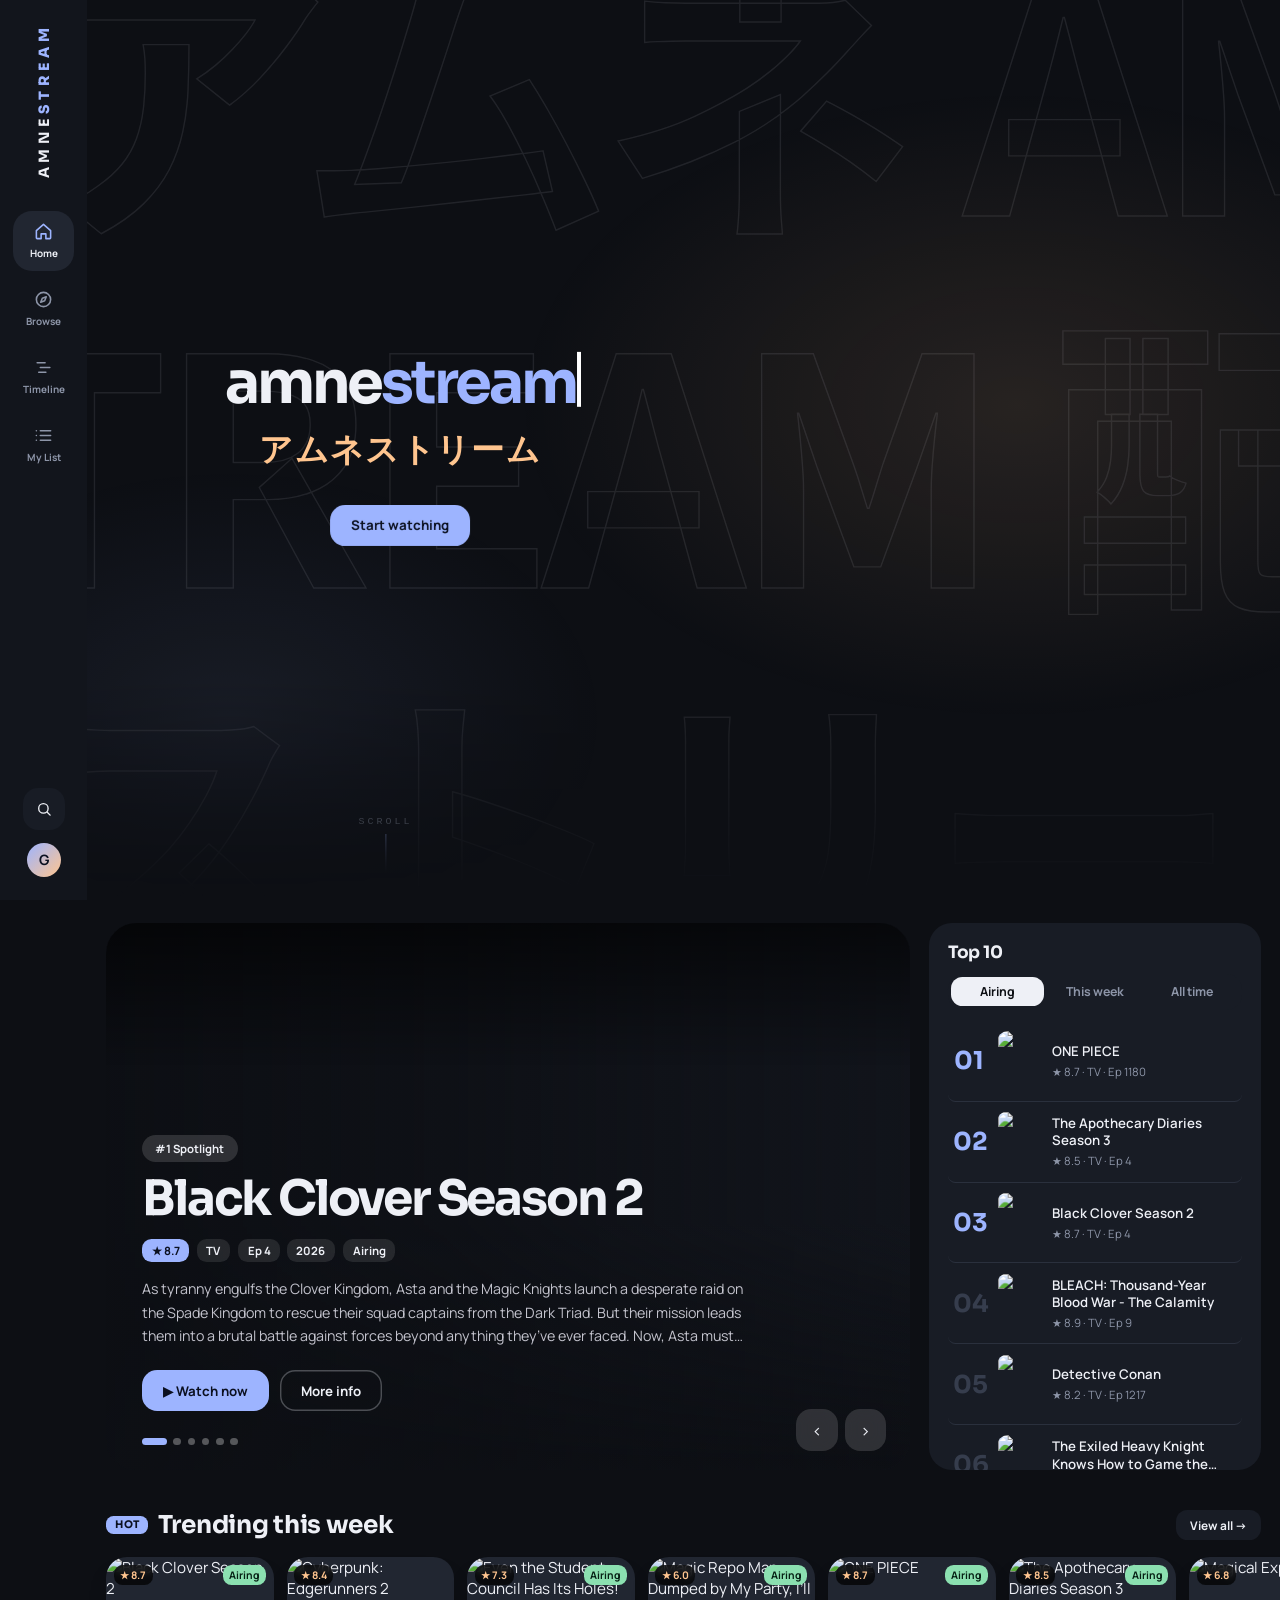
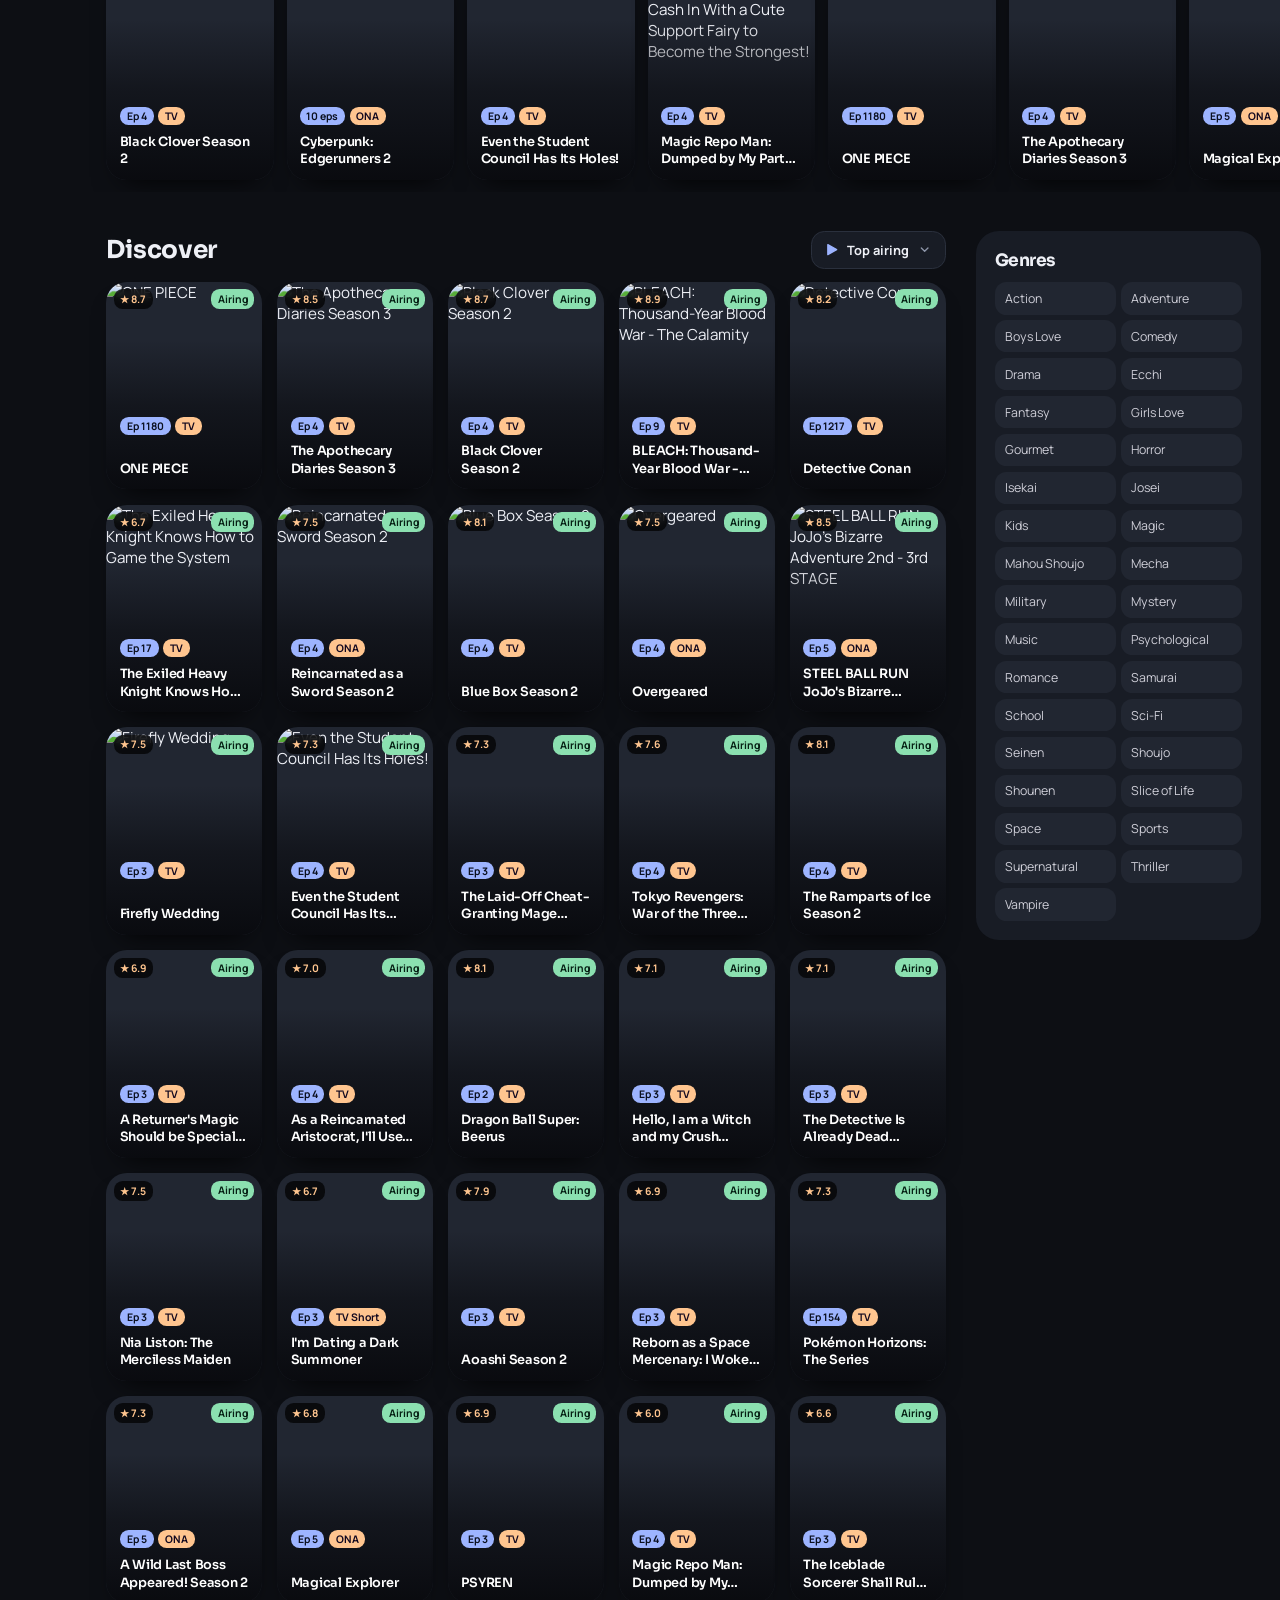
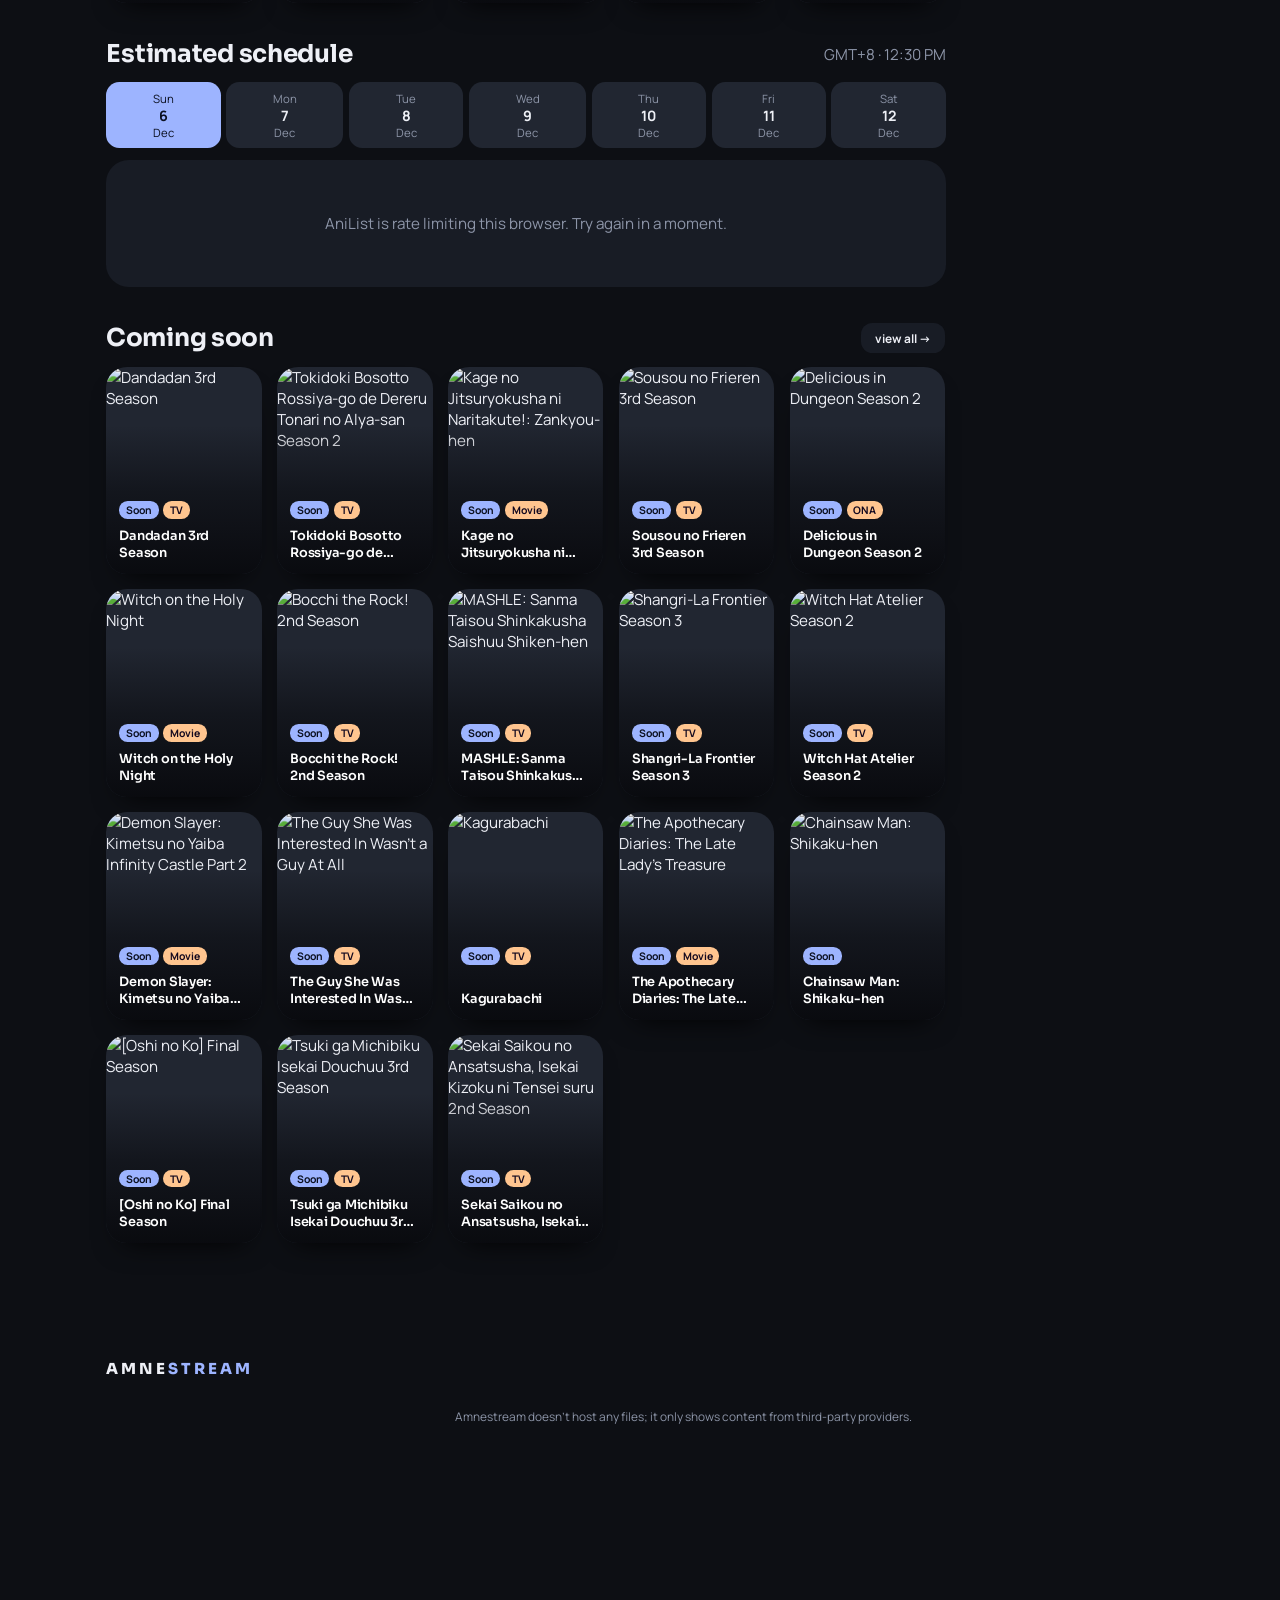
==== commit a71374ef: "V1.1.2" ====
--- a/Amnestream/index.html
+++ b/Amnestream/index.html
@@ -27,6 +27,7 @@
 </head>
 <body class="home">
 <header id="site-header"></header>
+<script>(function(){var d=document.documentElement;if(!window.CSSViewTransitionRule)d.classList.add('pg-anim');try{var h=document.getElementById('site-header'),c=localStorage.getItem('as_hdr1');if(!h||!c)return;h.className='site-header';h.innerHTML=c;var p=location.pathname.split('/').pop()||'index.html',a=h.querySelectorAll('.main-nav a');for(var i=0;i<a.length;i++)if(a[i].getAttribute('href')===p)a[i].className='on'}catch(e){}})()</script>
 
 <main>
   <section class="intro" id="intro" aria-label="Welcome">
--- a/Amnestream/css/style.css
+++ b/Amnestream/css/style.css
@@ -8,10 +8,10 @@
 }
 *{box-sizing:border-box}
 html,body{margin:0;padding:0}
-html{scroll-behavior:smooth}
+html{scroll-behavior:smooth;background:var(--bg)}   /* Painted on the root too, so no white shows if the browser bars collapse and the page is briefly shorter than the screen */
 body{background:var(--bg);color:var(--text);
   font-family:"Inter",-apple-system,BlinkMacSystemFont,"Segoe UI",Roboto,sans-serif;
-  -webkit-font-smoothing:antialiased;overflow-x:hidden}
+  -webkit-font-smoothing:antialiased;overflow-x:hidden;overflow-x:clip;min-height:100vh;min-height:100dvh}
 a{color:inherit;text-decoration:none}
 img{display:block;max-width:100%}
 button,input,select{font:inherit;color:inherit}
@@ -698,7 +698,7 @@
 .legal .addr{margin:14px 0;padding:14px 18px;border-radius:16px;background:var(--card);line-height:1.8;font-size:14px}
 
 
-/* Poster size (Settings > Appearance): desktop only, phones keep their 3-across layout */
+/* Poster size (Settings > Appearance), computers. Phones are in mobile.css */
 @media (min-width:901px){
   html[data-cards=small] .grid{grid-template-columns:repeat(auto-fill,minmax(128px,1fr));gap:12px}
   html[data-cards=large] .grid{grid-template-columns:repeat(auto-fill,minmax(210px,1fr))}
@@ -731,3 +731,18 @@
 .side-eps.as-list .se-body b{white-space:normal;display:-webkit-box;-webkit-line-clamp:2;-webkit-box-orient:vertical}
 .se-state{flex:0 0 auto;font-style:normal;font-size:12px;color:var(--ok);min-width:12px}
 .side-eps.as-grid button.done:not(.on){box-shadow:inset 0 -3px 0 var(--accent)}
+
+
+/* ===== Page changes: the bar stays put, the page eases in (cross-page View Transitions; browsers without them use the fade below) ===== */
+@view-transition{navigation:auto}
+.site-header{view-transition-name:site-nav}
+::view-transition-group(site-nav){animation:none}
+::view-transition-old(site-nav){display:none}
+::view-transition-new(site-nav){animation:none}
+::view-transition-old(root){animation:pgOut .16s cubic-bezier(.4,0,1,1) both}
+::view-transition-new(root){animation:pgIn .38s cubic-bezier(.22,1,.36,1) both}
+@keyframes pgOut{to{opacity:0;transform:translateY(-8px)}}
+@keyframes pgIn{from{opacity:0;transform:translateY(16px)}}
+html.pg-anim body>main{animation:pgIn .38s cubic-bezier(.22,1,.36,1) both}
+html.reduce-motion::view-transition-old(root),html.reduce-motion::view-transition-new(root){animation:none}
+@media (prefers-reduced-motion:reduce){::view-transition-old(root),::view-transition-new(root){animation:none}html.pg-anim body>main{animation:none}}
--- a/Amnestream/css/mobile.css
+++ b/Amnestream/css/mobile.css
@@ -1,6 +1,7 @@
 /* Mobile polish layer: loaded last, only adds phone-specific fixes. Desktop is untouched. */
 @media (max-width:900px){
-  html{-webkit-text-size-adjust:100%;-webkit-tap-highlight-color:transparent}
+  html{-webkit-text-size-adjust:100%;-webkit-tap-highlight-color:transparent;background:var(--bg);min-height:100%}
+  body{min-height:100vh;min-height:100dvh}   /* Fills the screen when Brave/Chrome hide their bars, so no blank strip shows under the dock */
   body{padding-bottom:calc(88px + env(safe-area-inset-bottom,0px))}
   /* Bottom nav clears the iPhone home bar */
   .site-header,.site-header.scrolled{box-sizing:border-box;height:calc(72px + env(safe-area-inset-bottom,0px));padding-bottom:env(safe-area-inset-bottom,0px)}
@@ -209,3 +210,17 @@
   .ep-cards.compact .ep-state{display:none}
   .ep-cards.grid{grid-template-columns:repeat(4,minmax(0,1fr))}
 }
+
+/* Poster size on phones and tablets (Settings > Appearance): Small shows 4 across, Normal 3, Large 2. Computers are handled in style.css */
+@media (max-width:900px){
+  html[data-cards=small] .home-main .grid,html[data-cards=small] .grid{grid-template-columns:repeat(4,minmax(0,1fr));gap:8px}
+  html[data-cards=large] .home-main .grid,html[data-cards=large] .grid{grid-template-columns:repeat(2,minmax(0,1fr));gap:14px}
+  html[data-cards=small] .rail-track .card{width:90px;flex-basis:90px}
+  html[data-cards=large] .rail-track .card{width:150px;flex-basis:150px}
+  html[data-cards=small] .card-title{font-size:10px}
+  html[data-cards=large] .card-title{font-size:13px}
+}
+@media (max-width:380px){
+  html[data-cards=small] .rail-track .card{width:84px;flex-basis:84px}
+  html[data-cards=large] .rail-track .card{width:138px;flex-basis:138px}
+}
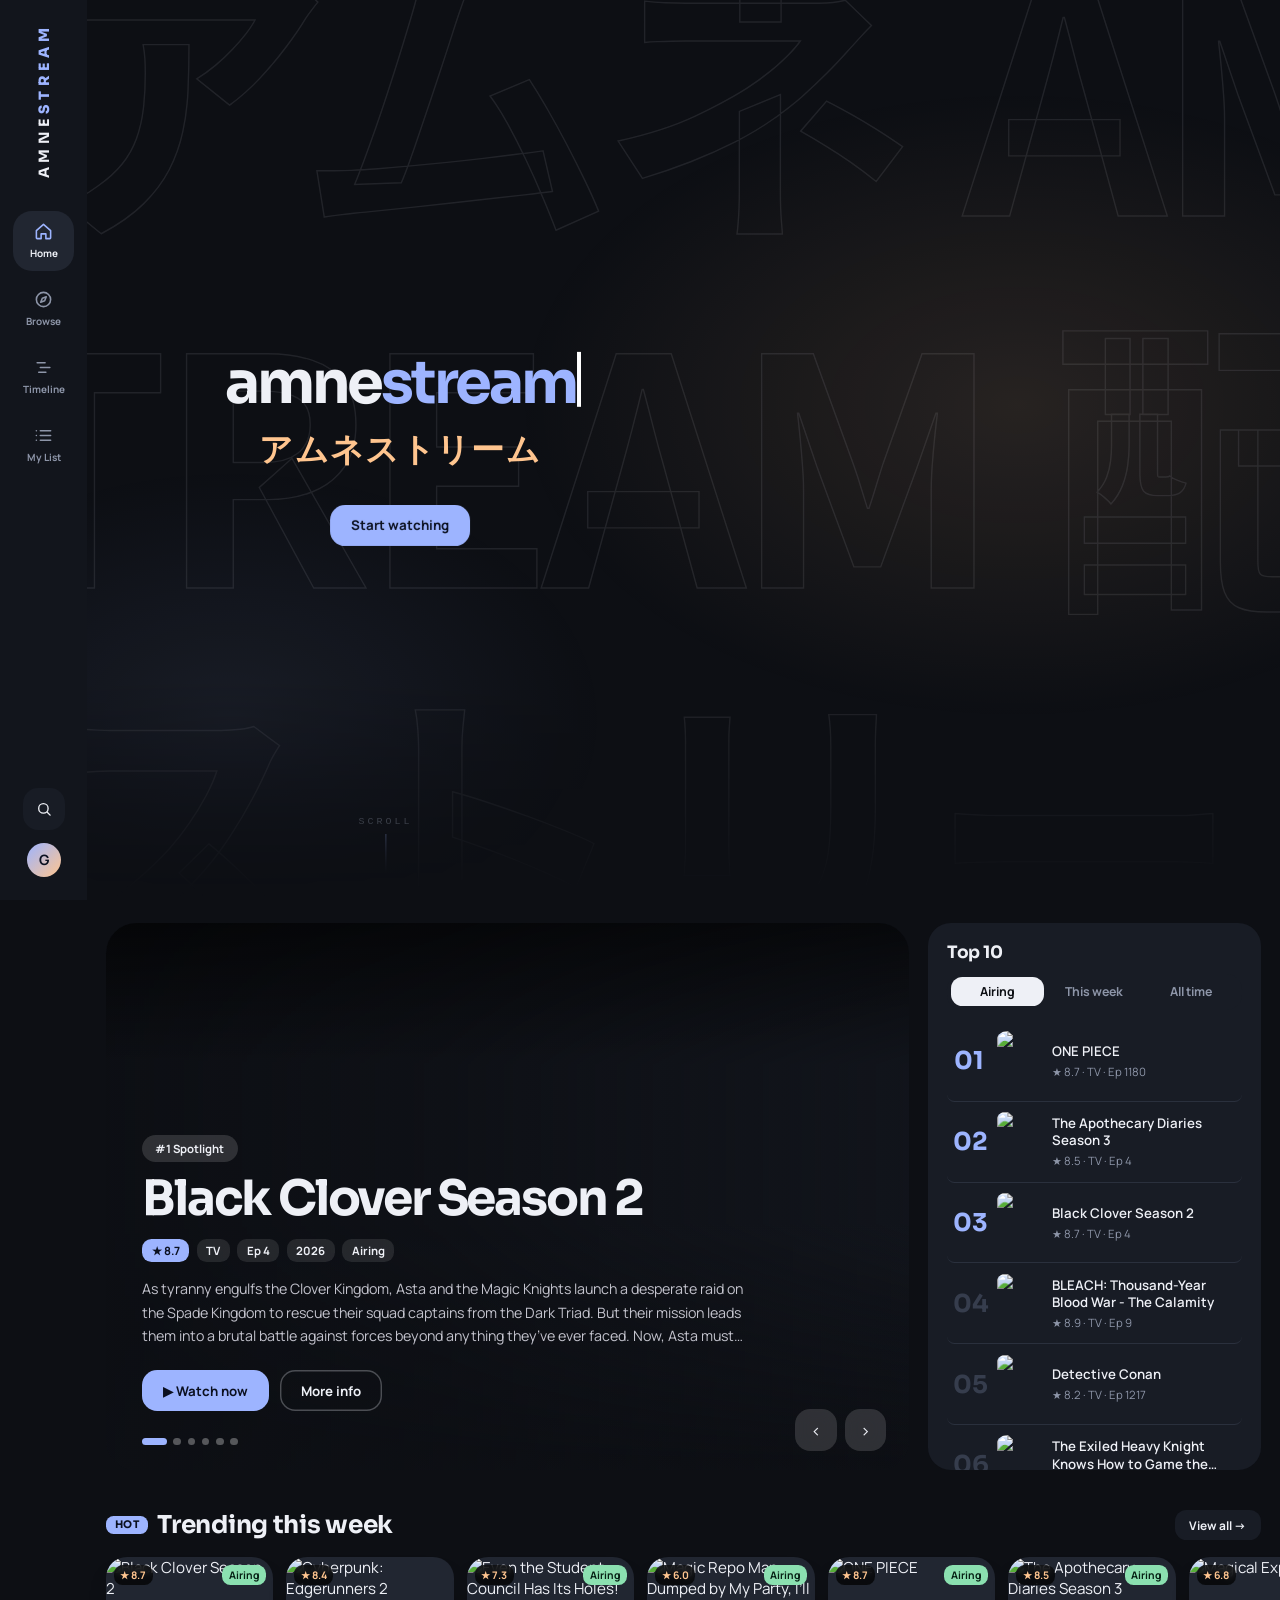
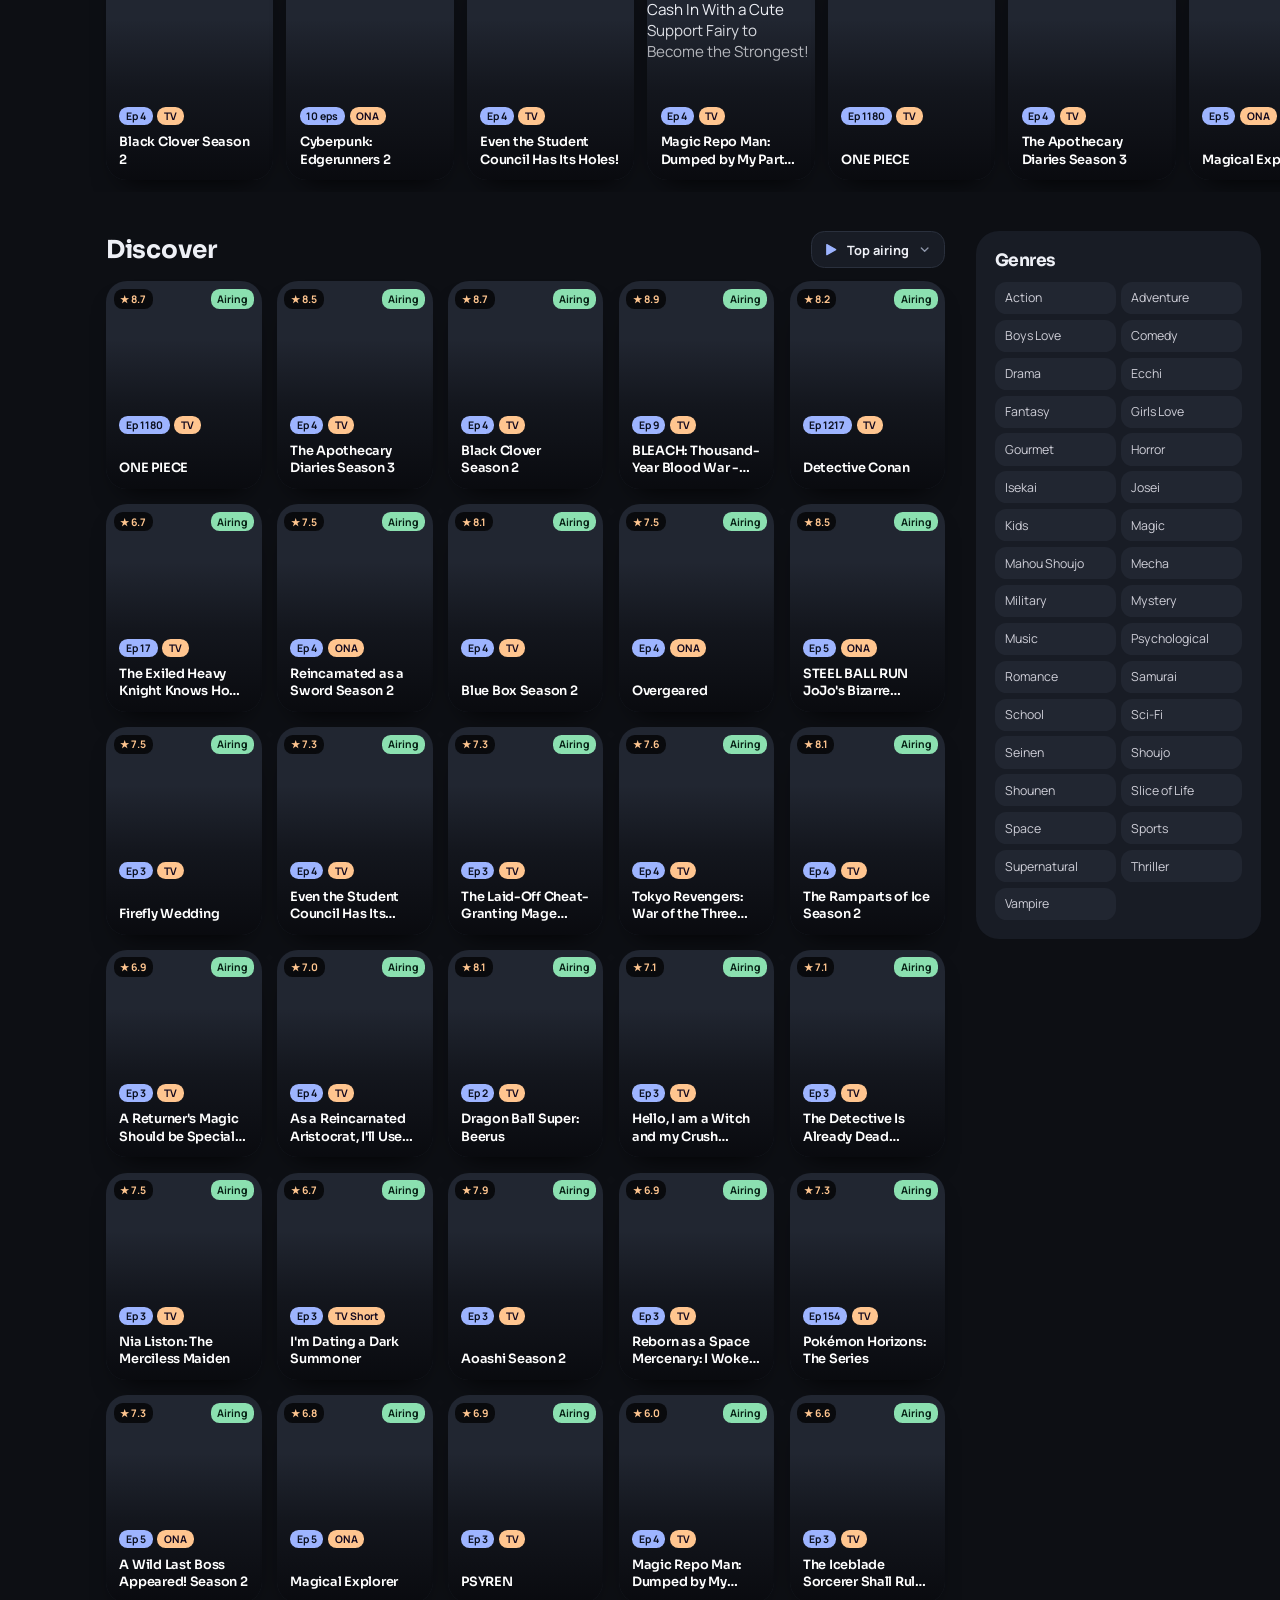
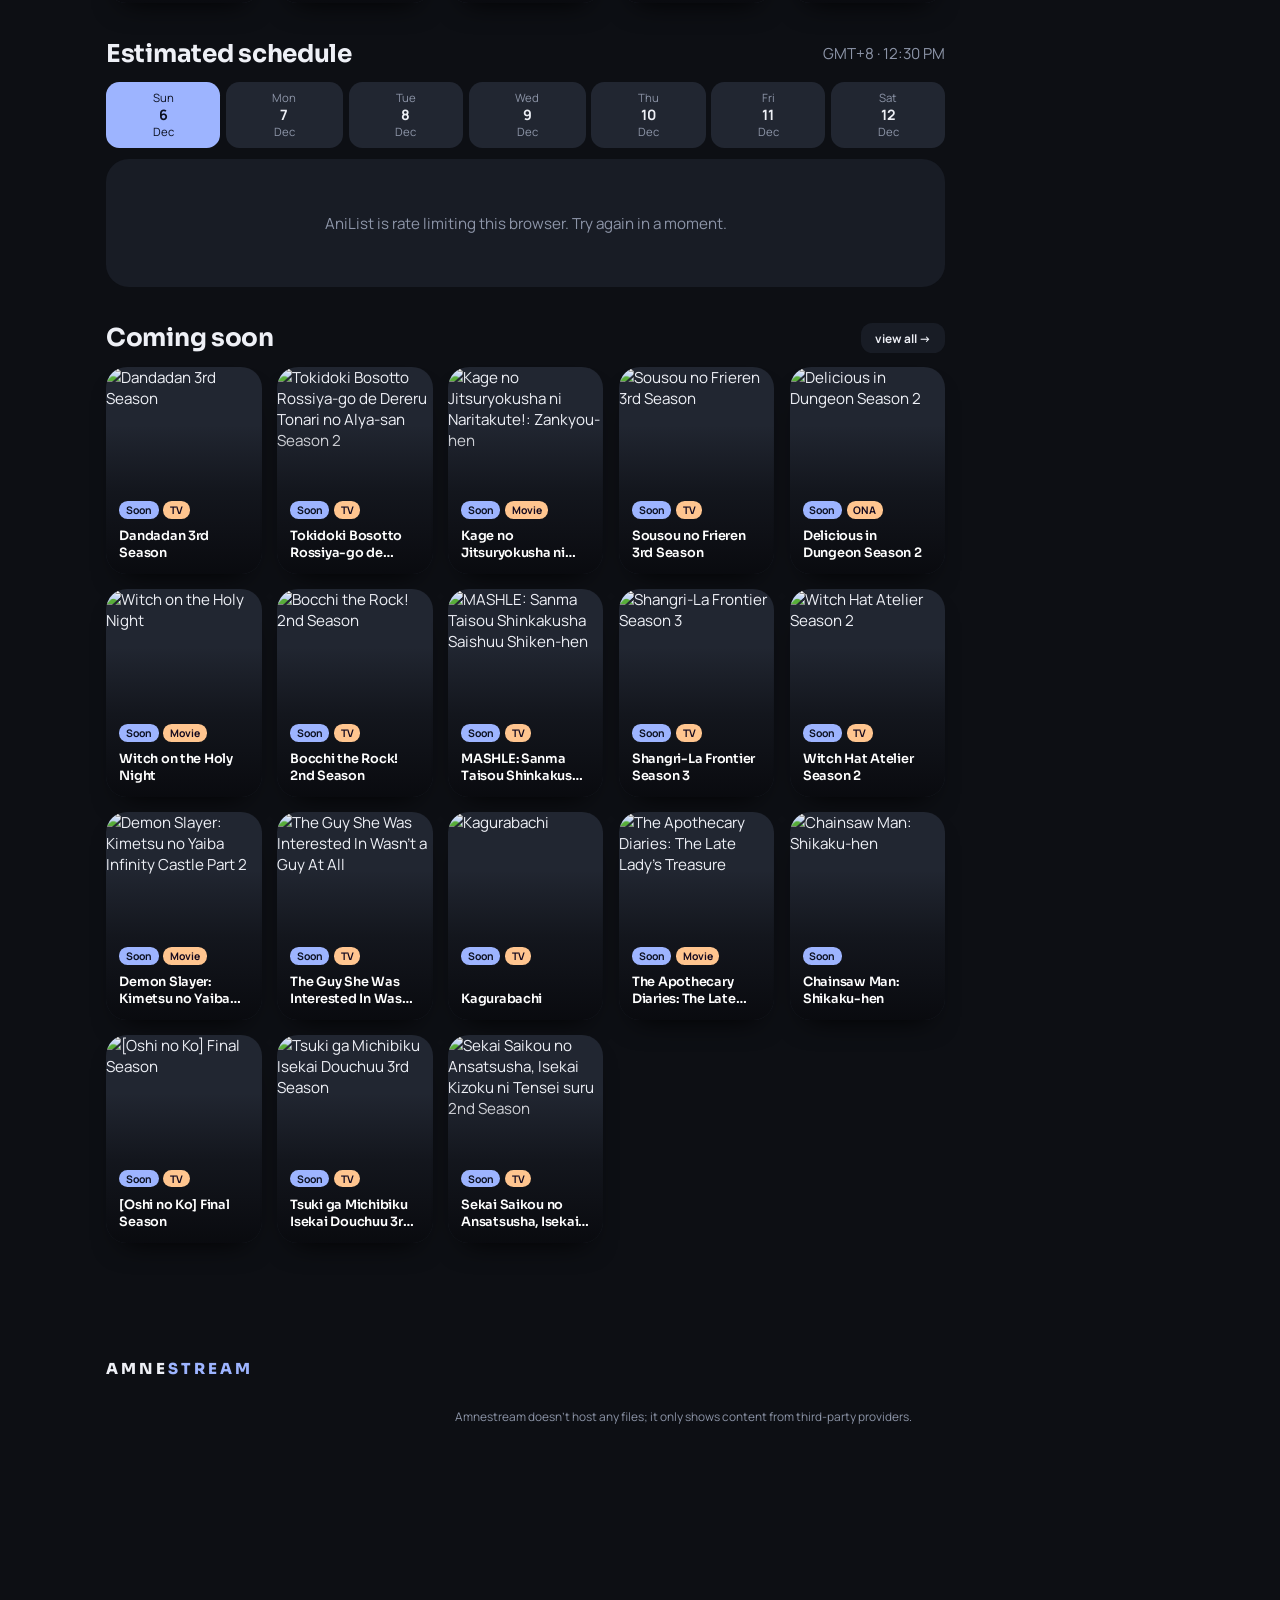
==== commit 238d9a46: "V1.1.2" ====
--- a/Amnestream/index.html
+++ b/Amnestream/index.html
@@ -26,8 +26,15 @@
 <link rel="stylesheet" href="css/themes.css">
 </head>
 <body class="home">
-<header id="site-header"></header>
-<script>(function(){var d=document.documentElement;if(!window.CSSViewTransitionRule)d.classList.add('pg-anim');try{var h=document.getElementById('site-header'),c=localStorage.getItem('as_hdr1');if(!h||!c)return;h.className='site-header';h.innerHTML=c;var p=location.pathname.split('/').pop()||'index.html',a=h.querySelectorAll('.main-nav a');for(var i=0;i<a.length;i++)if(a[i].getAttribute('href')===p)a[i].className='on'}catch(e){}})()</script>
+<header id="site-header" class="site-header"></header>
+<script>/* Paint the last-known nav and theme before the first frame so the sidebar never blinks between pages */
+(function(){try{var d=document.documentElement,s=JSON.parse(localStorage.getItem('as_settings')||'{}'),t=s.theme;
+if(t&&t!=='sakura'&&t!=='photo'&&/^[a-z0-9-]+$/.test(t))d.dataset.theme=t;
+d.dataset.ui=s.uiMode==='classic'?'classic':'modern';d.dataset.cards=(s.cardSize==='small'||s.cardSize==='large')?s.cardSize:'normal';
+if(s.reduceMotion)d.classList.add('reduce-motion');
+var h=document.getElementById('site-header'),c=localStorage.getItem('as_hdr_v1');
+if(h&&c){h.innerHTML=c;var p=location.pathname.split('/').pop()||'index.html';
+[].forEach.call(h.querySelectorAll('.main-nav a'),function(a){a.classList.toggle('on',a.getAttribute('href')===p)})}}catch(e){}})();</script>
 
 <main>
   <section class="intro" id="intro" aria-label="Welcome">
--- a/Amnestream/css/style.css
+++ b/Amnestream/css/style.css
@@ -8,10 +8,10 @@
 }
 *{box-sizing:border-box}
 html,body{margin:0;padding:0}
-html{scroll-behavior:smooth;background:var(--bg)}   /* Painted on the root too, so no white shows if the browser bars collapse and the page is briefly shorter than the screen */
+html{scroll-behavior:smooth}
 body{background:var(--bg);color:var(--text);
   font-family:"Inter",-apple-system,BlinkMacSystemFont,"Segoe UI",Roboto,sans-serif;
-  -webkit-font-smoothing:antialiased;overflow-x:hidden;overflow-x:clip;min-height:100vh;min-height:100dvh}
+  -webkit-font-smoothing:antialiased;overflow-x:hidden}
 a{color:inherit;text-decoration:none}
 img{display:block;max-width:100%}
 button,input,select{font:inherit;color:inherit}
@@ -58,6 +58,8 @@
 .search-pop{position:fixed;top:calc(var(--header-h) + 4px);right:max(20px,calc((100vw - 1500px)/2 + 20px));width:min(440px,calc(100vw - 40px));
   display:none;z-index:85}
 .search-pop.open{display:block;animation:pop .15s ease-out}
+.search-pop.open.closing{animation:popOut .15s ease-in forwards;pointer-events:none}
+@keyframes popOut{to{opacity:0;transform:translateY(-6px)}}
 .search-pop input{width:100%;padding:13px 18px;border-radius:999px;border:1px solid var(--accent);background:var(--card);outline:none;font-size:14.5px;box-shadow:0 18px 50px rgba(0,0,0,.6)}
 .suggest{display:none;margin-top:8px;background:var(--card);border:1px solid var(--line);border-radius:14px;box-shadow:0 24px 60px rgba(0,0,0,.7);max-height:65vh;overflow-y:auto}
 .suggest.open{display:block}
@@ -732,17 +734,10 @@
 .se-state{flex:0 0 auto;font-style:normal;font-size:12px;color:var(--ok);min-width:12px}
 .side-eps.as-grid button.done:not(.on){box-shadow:inset 0 -3px 0 var(--accent)}
 
-
-/* ===== Page changes: the bar stays put, the page eases in (cross-page View Transitions; browsers without them use the fade below) ===== */
-@view-transition{navigation:auto}
-.site-header{view-transition-name:site-nav}
-::view-transition-group(site-nav){animation:none}
-::view-transition-old(site-nav){display:none}
-::view-transition-new(site-nav){animation:none}
-::view-transition-old(root){animation:pgOut .16s cubic-bezier(.4,0,1,1) both}
-::view-transition-new(root){animation:pgIn .38s cubic-bezier(.22,1,.36,1) both}
-@keyframes pgOut{to{opacity:0;transform:translateY(-8px)}}
-@keyframes pgIn{from{opacity:0;transform:translateY(16px)}}
-html.pg-anim body>main{animation:pgIn .38s cubic-bezier(.22,1,.36,1) both}
-html.reduce-motion::view-transition-old(root),html.reduce-motion::view-transition-new(root){animation:none}
-@media (prefers-reduced-motion:reduce){::view-transition-old(root),::view-transition-new(root){animation:none}html.pg-anim body>main{animation:none}}
+/* Page changes: the page fades and rises in; leaving through the nav fades it out. The nav (header) is never animated. */
+@keyframes pageIn{from{opacity:0;transform:translate3d(0,14px,0)}to{opacity:1;transform:none}}
+@keyframes pageFade{from{opacity:0}to{opacity:1}}
+main,.site-footer{animation:pageIn .45s cubic-bezier(.22,1,.36,1) backwards}
+body.home main{animation-name:pageFade}
+body.page-leaving main,body.page-leaving .site-footer{opacity:0;transform:translate3d(0,-8px,0);transition:opacity .17s ease-in,transform .17s ease-in}
+body.home.page-leaving main{transform:none}
--- a/Amnestream/css/mobile.css
+++ b/Amnestream/css/mobile.css
@@ -1,7 +1,6 @@
 /* Mobile polish layer: loaded last, only adds phone-specific fixes. Desktop is untouched. */
 @media (max-width:900px){
-  html{-webkit-text-size-adjust:100%;-webkit-tap-highlight-color:transparent;background:var(--bg);min-height:100%}
-  body{min-height:100vh;min-height:100dvh}   /* Fills the screen when Brave/Chrome hide their bars, so no blank strip shows under the dock */
+  html{-webkit-text-size-adjust:100%;-webkit-tap-highlight-color:transparent}
   body{padding-bottom:calc(88px + env(safe-area-inset-bottom,0px))}
   /* Bottom nav clears the iPhone home bar */
   .site-header,.site-header.scrolled{box-sizing:border-box;height:calc(72px + env(safe-area-inset-bottom,0px));padding-bottom:env(safe-area-inset-bottom,0px)}
@@ -92,6 +91,8 @@
   /* Search: floats just above the bottom nav (results open upward) so no nav button is covered */
   .search-pop{top:auto;bottom:calc(100% + 10px);left:12px;right:12px;width:auto}
   .search-pop.open{display:flex;flex-direction:column-reverse}
+  .search-pop.open.closing{animation:popOutUp .15s ease-in forwards}
+  @keyframes popOutUp{to{opacity:0;transform:translateY(6px)}}
   .search-pop input{padding:11px 16px;font-size:16px;border-radius:16px}
   .suggest{margin-top:0;margin-bottom:8px;max-height:min(52vh,420px)}
   .suggest-item{padding:7px 10px}
@@ -224,3 +225,20 @@
   html[data-cards=small] .rail-track .card{width:84px;flex-basis:84px}
   html[data-cards=large] .rail-track .card{width:138px;flex-basis:138px}
 }
+
+/* Mobile browsers (Brave, Chrome): when the address bar or tab strip hides on scroll, the page grows. Without a background on <html> the new strip
+   at the bottom showed white. Paint the page colour behind everything and let the body fill the full height. */
+html{background-color:var(--bg);min-height:100%}
+@media (max-width:900px){
+  body{min-height:100vh;min-height:100dvh}
+  .site-header,.site-header.scrolled{bottom:0;transform:translateZ(0);-webkit-backface-visibility:hidden}
+}
+
+/* ===== Bottom nav on phones: Home / Browse / Timeline / My List hug the left, search and the account picture hug the right ===== */
+@media (max-width:900px){
+  .site-header .header-inner{justify-content:space-between;padding:0 max(12px,env(safe-area-inset-right,0px)) 0 max(8px,env(safe-area-inset-left,0px))}
+  .nav-pill{margin-right:auto}
+  .main-nav{gap:0}
+  .header-right{margin-left:auto;gap:10px}
+}
+@media (max-width:360px){.main-nav a{width:50px}.header-right{gap:6px}}
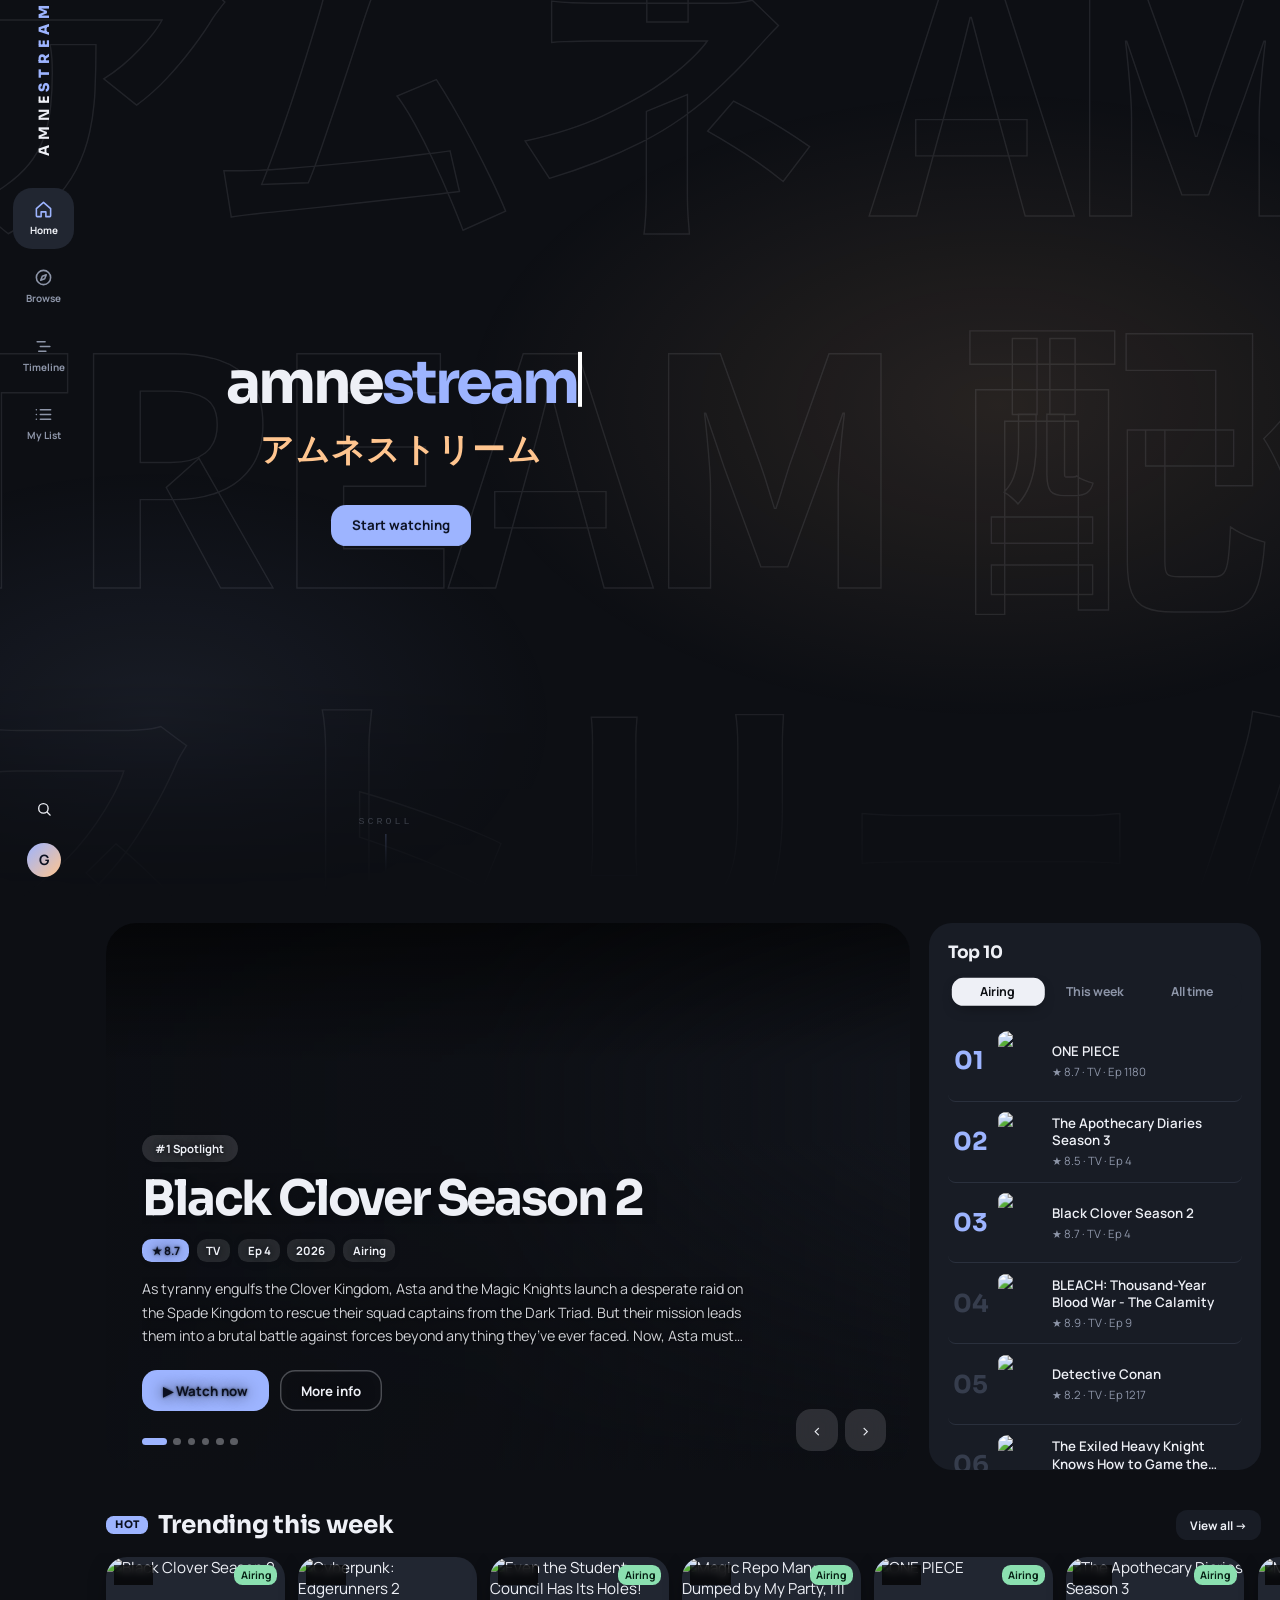
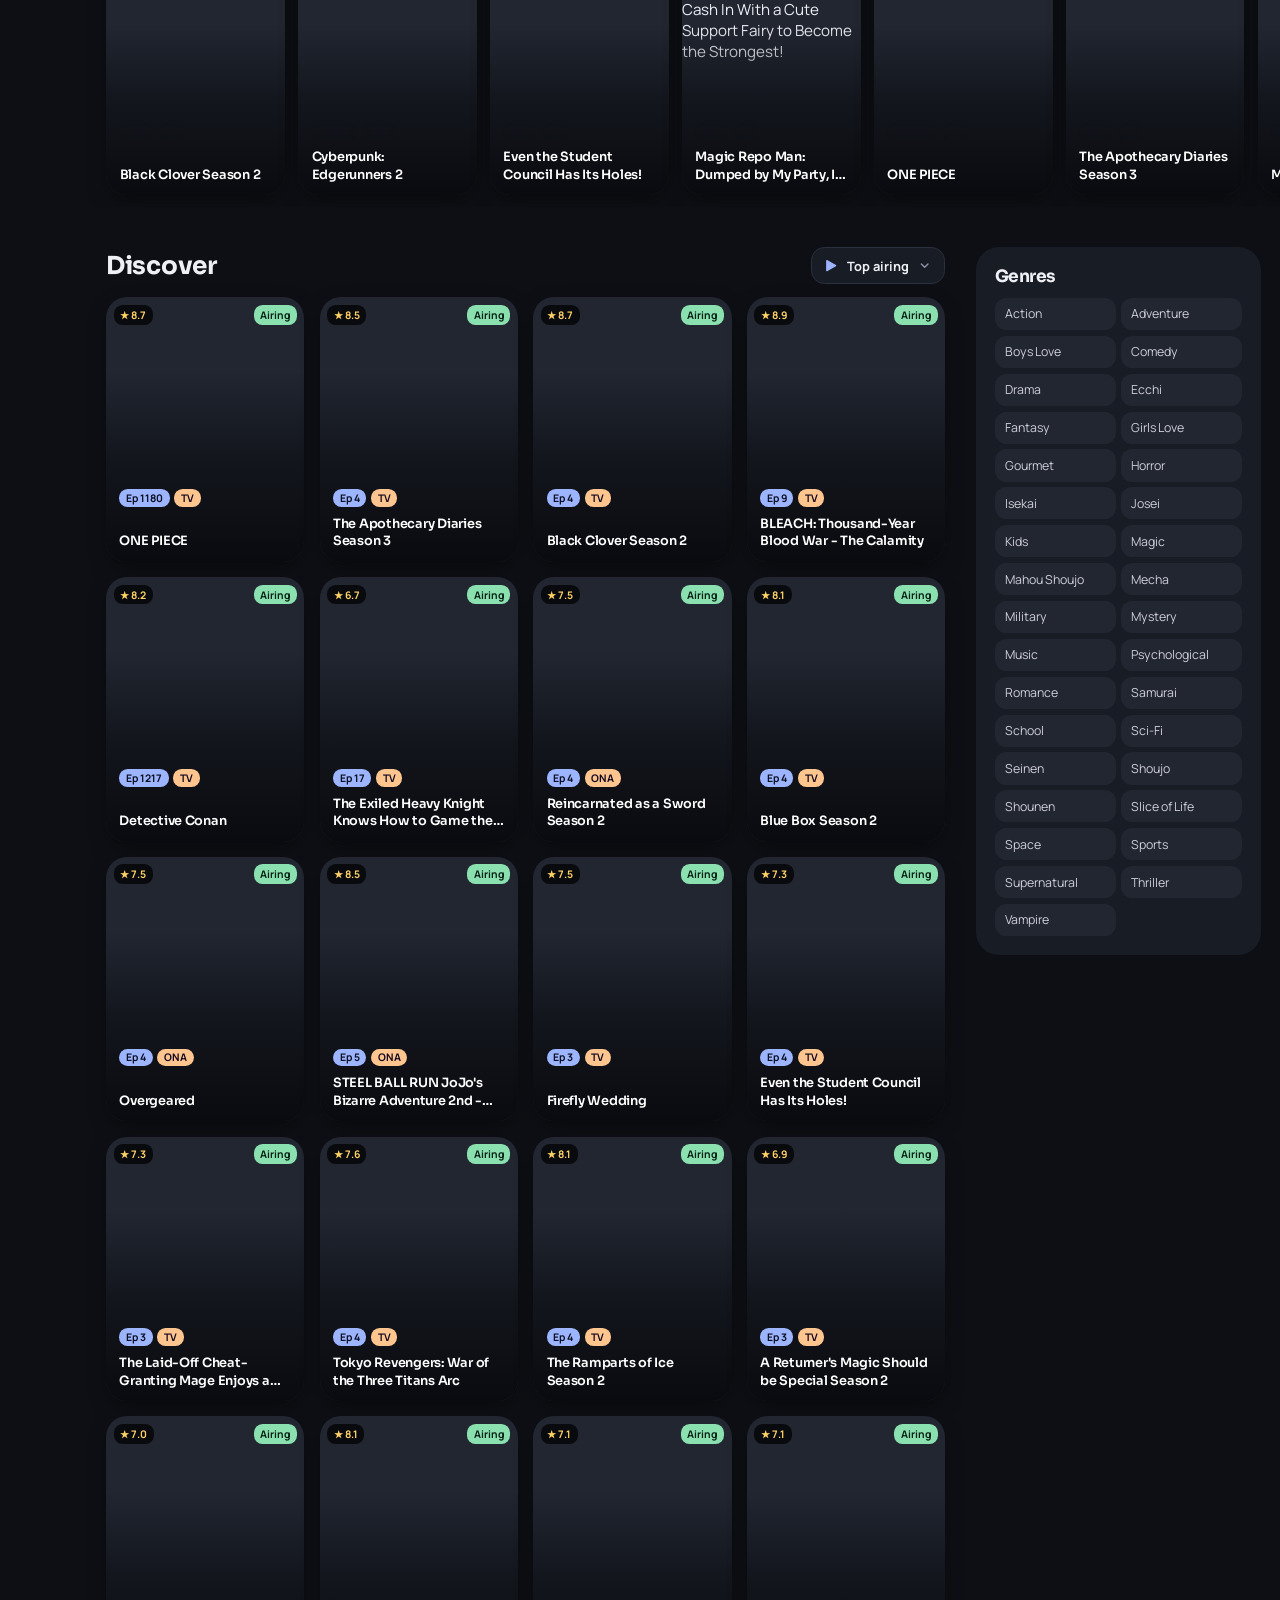
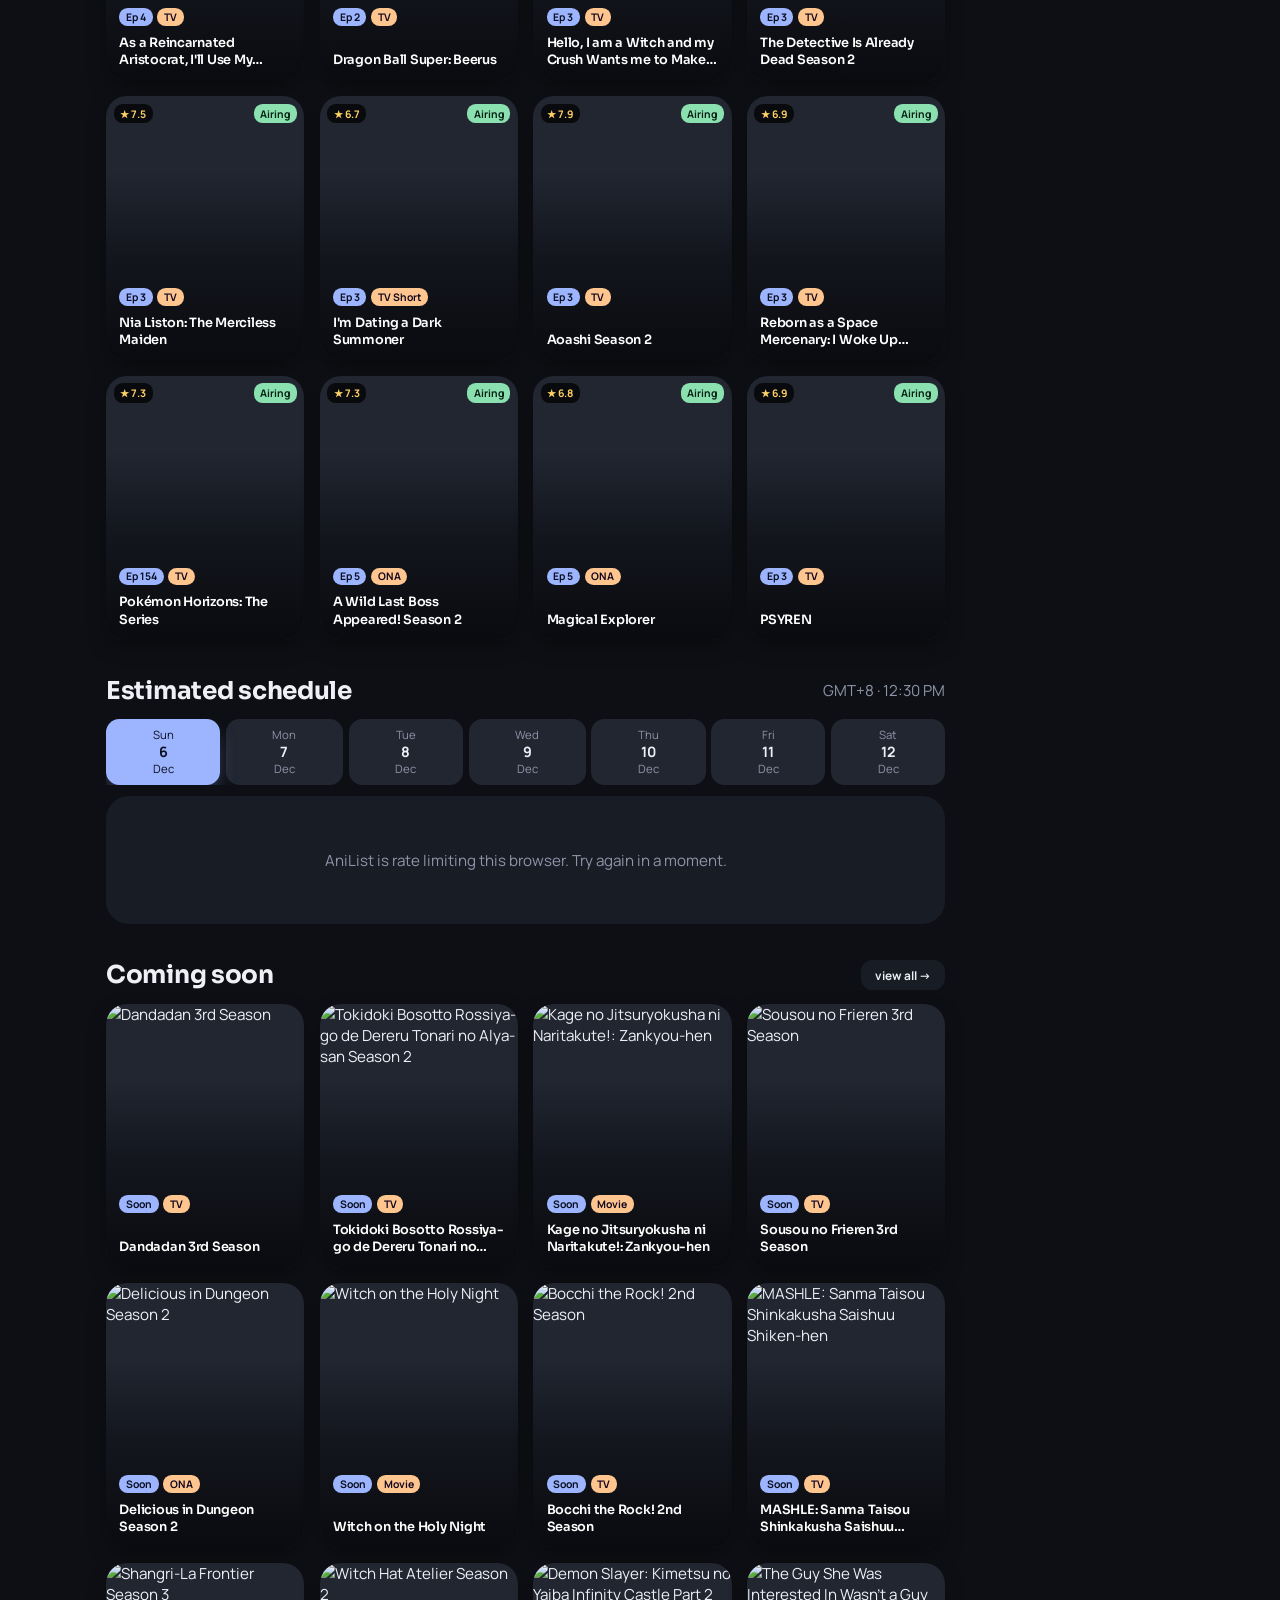
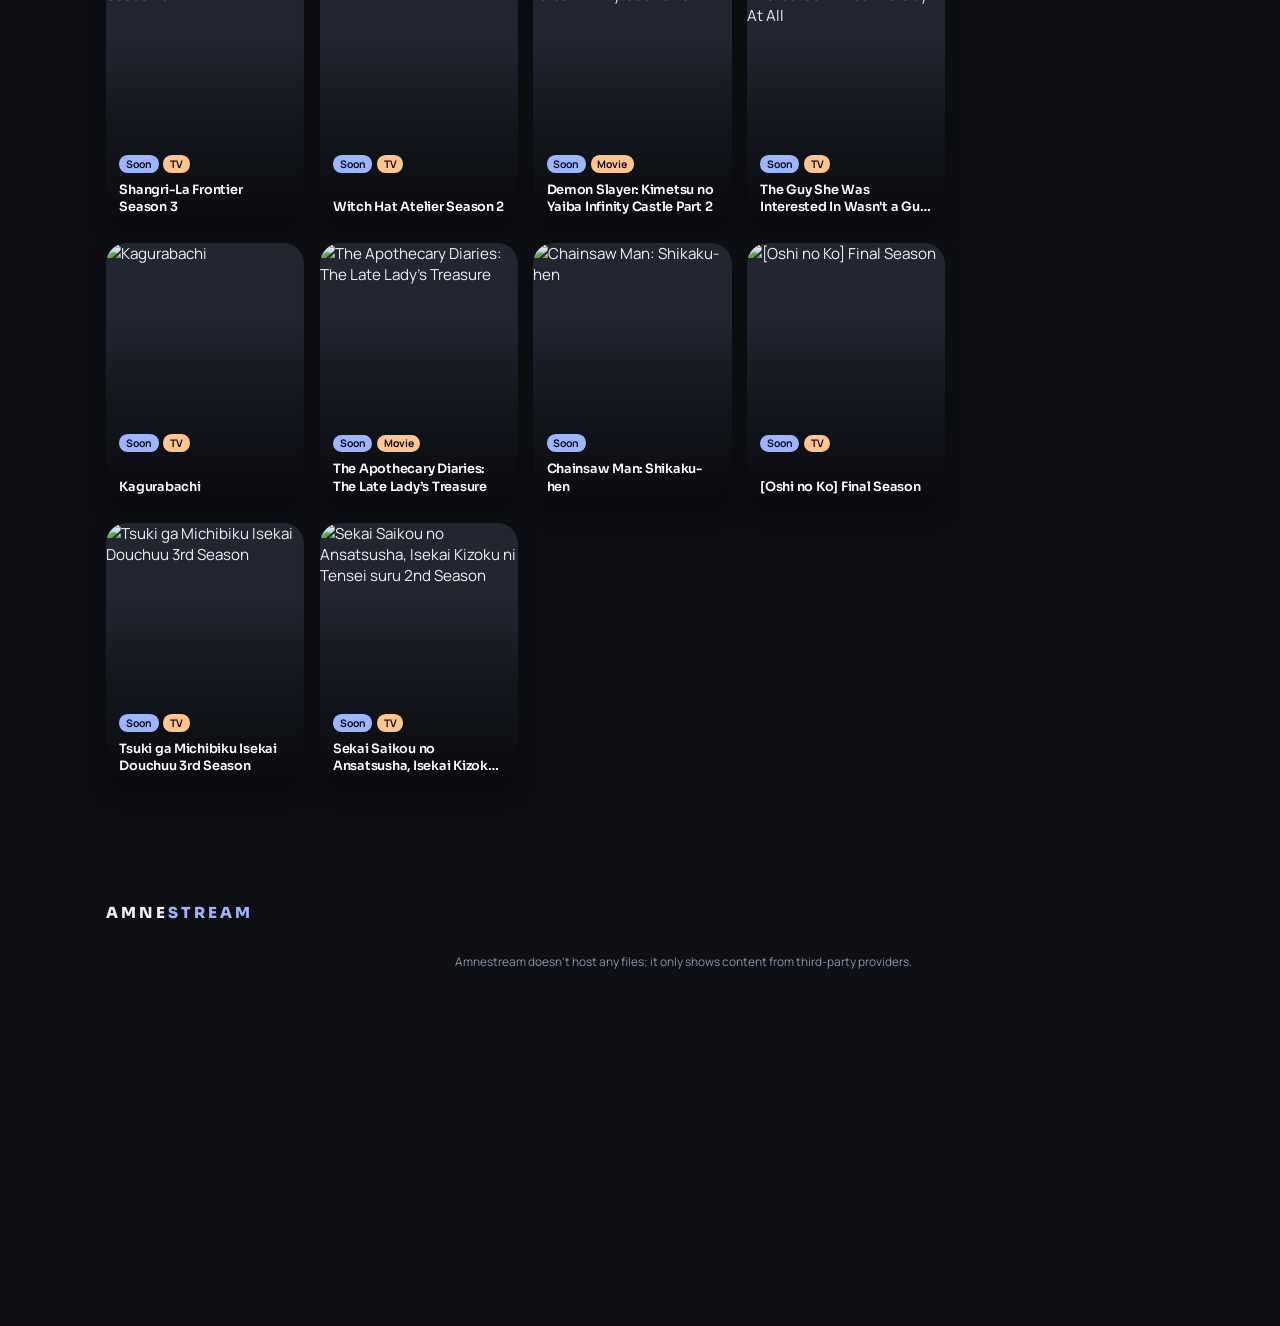
==== commit 0b16b764: "2.0.0 Added Features  (Mobile view)  > Floating navigation dock for phones and tablets (js/dock.js" ====
--- a/Amnestream/index.html
+++ b/Amnestream/index.html
@@ -24,6 +24,7 @@
 <script defer src="js/intro.js"></script>
 <link rel="stylesheet" href="css/mobile.css">
 <link rel="stylesheet" href="css/themes.css">
+<link rel="stylesheet" href="css/dock.css">
 </head>
 <body class="home">
 <header id="site-header" class="site-header"></header>
@@ -32,9 +33,10 @@
 if(t&&t!=='sakura'&&t!=='photo'&&/^[a-z0-9-]+$/.test(t))d.dataset.theme=t;
 d.dataset.ui=s.uiMode==='classic'?'classic':'modern';d.dataset.cards=(s.cardSize==='small'||s.cardSize==='large')?s.cardSize:'normal';
 if(s.reduceMotion)d.classList.add('reduce-motion');
-var h=document.getElementById('site-header'),c=localStorage.getItem('as_hdr_v1');
+var h=document.getElementById('site-header'),c=localStorage.getItem('as_hdr_v3');
 if(h&&c){h.innerHTML=c;var p=location.pathname.split('/').pop()||'index.html';
 [].forEach.call(h.querySelectorAll('.main-nav a'),function(a){a.classList.toggle('on',a.getAttribute('href')===p)})}}catch(e){}})();</script>
+<script src="js/dock.js"></script>
 
 <main>
   <section class="intro" id="intro" aria-label="Welcome">
--- a/Amnestream/css/style.css
+++ b/Amnestream/css/style.css
@@ -1,4 +1,3 @@
-/* Base styles: layout and components */
 :root{
   --bg:#0b070e; --bg2:#100a14; --card:#150e19; --card2:#1d1523; --line:#2a1f31;
   --text:#f1ecf4; --muted:#968a9e;
@@ -22,7 +21,6 @@
 .empty{color:var(--muted);padding:40px 0;text-align:center}
 ::selection{background:var(--accent);color:var(--accent-ink)}
 
-/* Header: transparent on top, glassy once scrolled */
 .site-header{position:fixed;top:0;left:0;right:0;z-index:80;border-bottom:1px solid transparent;
   transition:background .3s,backdrop-filter .3s,border-color .3s}
 .site-header.scrolled{background:color-mix(in srgb,var(--bg) 84%,transparent);backdrop-filter:blur(18px) saturate(1.2);border-color:var(--line)}
@@ -74,7 +72,6 @@
   background:linear-gradient(180deg,rgba(0,0,0,.6),transparent)}
 .footer-brand{color:#fff}
 .reduce-motion *{animation:none!important;transition:none!important;scroll-behavior:auto!important}
-/* Buttons */
 .btn{display:inline-flex;align-items:center;justify-content:center;gap:8px;padding:10px 18px;border-radius:999px;
   border:1px solid transparent;background:var(--card2);cursor:pointer;font-size:14px;font-weight:600;transition:.16s}
 .btn:hover{background:#2a2a30}
@@ -84,7 +81,6 @@
 .btn-ghost{background:transparent;border-color:var(--line)}
 .btn-ghost:hover{border-color:var(--accent);background:transparent}
 
-/* Spotlight hero */
 .hero{position:relative;height:min(78vh,680px);min-height:420px;overflow:hidden;background:var(--bg2)}
 .hero-slide{position:absolute;inset:0;opacity:0;visibility:hidden;transition:opacity .9s,visibility .9s;
   display:flex;align-items:flex-end}
@@ -93,8 +89,6 @@
   transform:scale(1.03)}
 .hero-slide.active .hero-bg{animation:kenburns 14s ease-out forwards}
 @keyframes kenburns{to{transform:scale(1.1)}}
-/* Spotlight entrance: plays when the spotlight scrolls into view (it used to run while still hidden behind the welcome section, so it was over before anyone saw it)
-   and again on every slide change; the same in every theme */
 .hero:not(.play) .hero-slide .hero-content>*{opacity:0}
 .hero.play .hero-slide.active .hero-bg{animation:heroSettle 1.8s cubic-bezier(.16,1,.3,1) both,kenburns 14s 1.8s ease-out forwards}
 .hero.play .hero-slide.active .hero-content>*{animation:heroRise .95s cubic-bezier(.16,1,.3,1) both}
@@ -109,18 +103,18 @@
 .reduce-motion .hero:not(.play) .hero-slide .hero-content>*{opacity:1}
 @media (prefers-reduced-motion:reduce){.hero:not(.play) .hero-slide .hero-content>*{opacity:1}}
 .hero-slide::after{content:"";position:absolute;inset:0;
-  background:linear-gradient(90deg,color-mix(in srgb,var(--bg) 97%,transparent) 0%,color-mix(in srgb,var(--bg) 70%,transparent) 42%,color-mix(in srgb,var(--bg) 10%,transparent) 100%),
-             linear-gradient(0deg,var(--bg) 0%,transparent 45%)}
-.hero-content{position:relative;z-index:2;padding-bottom:84px;max-width:none;width:100%}
+  background:linear-gradient(90deg,color-mix(in srgb,var(--bg) 97%,transparent) 0%,color-mix(in srgb,var(--bg) 84%,transparent) 48%,color-mix(in srgb,var(--bg) 12%,transparent) 100%),
+             linear-gradient(0deg,var(--bg) 0%,color-mix(in srgb,var(--bg) 55%,transparent) 28%,transparent 60%)}
+.hero-content{position:relative;z-index:2;padding-bottom:84px;max-width:none;width:100%;text-shadow:0 0 14px color-mix(in srgb,var(--bg) 85%,transparent),0 0 3px color-mix(in srgb,var(--bg) 70%,transparent)}
 .hero-content>*{max-width:640px}
 .spot-tag{font-family:var(--mono);font-size:13px;color:var(--accent);letter-spacing:.4px;margin-bottom:12px}
 .hero-content h1{font-size:clamp(30px,4.4vw,56px);font-weight:800;letter-spacing:-1.2px;
   display:-webkit-box;-webkit-line-clamp:2;-webkit-box-orient:vertical;overflow:hidden}
 .hero-meta{display:flex;flex-wrap:wrap;gap:8px;align-items:center;margin:16px 0}
 .chip-s{display:inline-flex;align-items:center;gap:5px;padding:4px 10px;border-radius:6px;font-size:12px;
-  font-weight:600;background:rgba(255,255,255,.1);backdrop-filter:blur(6px)}
+  font-weight:600;background:color-mix(in srgb,var(--text) 12%,transparent);backdrop-filter:blur(6px)}
 .chip-s.accent{background:var(--accent);color:var(--accent-ink)}
-.hero-desc{color:#c3c3cd;font-size:15px;line-height:1.65;display:-webkit-box;-webkit-line-clamp:3;
+.hero-desc{color:color-mix(in srgb,var(--text) 86%,var(--bg));font-size:15px;line-height:1.65;display:-webkit-box;-webkit-line-clamp:3;
   -webkit-box-orient:vertical;overflow:hidden;margin:0 0 24px}
 .hero-actions{display:flex;gap:12px;flex-wrap:wrap}
 .hero-ctrl{position:absolute;right:20px;bottom:30px;z-index:3;display:flex;gap:8px;align-items:center}
@@ -128,13 +122,12 @@
   background:color-mix(in srgb,var(--bg) 55%,transparent);backdrop-filter:blur(8px);cursor:pointer;font-size:18px;transition:.15s}
 .hero-ctrl button:hover{background:var(--accent);color:var(--accent-ink);border-color:var(--accent)}
 .hero-dots{position:absolute;left:max(20px,calc((100vw - 1500px)/2 + 20px));bottom:34px;z-index:3;display:flex;gap:7px}
-.hero-dots button{width:8px;height:8px;border-radius:50%;border:0;background:#4a4a55;cursor:pointer;padding:0;transition:.25s}
+.hero-dots button{width:8px;height:8px;border-radius:50%;border:0;background:color-mix(in srgb,var(--text) 35%,transparent);cursor:pointer;padding:0;transition:.25s}
 .hero-dots button.on{background:var(--accent);width:28px;border-radius:5px}
 
 .pill{display:inline-block;padding:3px 9px;border-radius:6px;font-size:11px;font-weight:700;letter-spacing:.6px;
   background:var(--accent);color:var(--accent-ink);margin-right:10px;vertical-align:2px}
 
-/* Sections and rails */
 .rail{margin:34px 0}
 .rail-head{display:flex;align-items:center;justify-content:space-between;margin-bottom:14px;
   max-width:1500px;margin-left:auto;margin-right:auto;padding:0 20px}
@@ -145,7 +138,7 @@
 .rail-wrap{position:relative;max-width:1500px;margin:0 auto}
 .rail-track{display:flex;gap:14px;overflow-x:auto;scroll-behavior:smooth;padding:4px 20px 12px;
   scroll-snap-type:x proximity;scrollbar-width:none}
-.rail-track{scroll-padding-left:20px}   /* Without this, snapping slides the first card flush to the edge and under the title's indent */
+.rail-track{scroll-padding-left:20px}
 .rail-track::-webkit-scrollbar{display:none}
 .rail-track .card{width:168px;flex:0 0 168px}
 .rail-nav{position:absolute;top:40%;transform:translateY(-50%);z-index:5;width:40px;height:40px;border-radius:50%;
@@ -154,7 +147,6 @@
 .rail-wrap:hover .rail-nav{opacity:1}
 .rail-nav.left{left:8px}.rail-nav.right{right:8px}
 
-/* Home layout: main and sidebar */
 .home-cols{display:grid;grid-template-columns:minmax(0,1fr) 340px;gap:32px;align-items:start;margin-top:34px}
 .home-main .rail-head,.home-side .rail-head{padding:0}
 .home-main .block{margin-bottom:38px}
@@ -168,9 +160,8 @@
 .genre-cloud a:hover{background:var(--accent);color:var(--accent-ink)}
 .side-sticky{position:sticky;top:calc(var(--header-h) + 52px)}
 
-/* Cards */
-.grid{display:grid;gap:16px;grid-template-columns:repeat(auto-fill,minmax(160px,1fr))}
-.home-main .grid{grid-template-columns:repeat(auto-fill,minmax(150px,1fr))}
+.grid{display:grid;gap:16px;grid-template-columns:repeat(auto-fill,minmax(176px,1fr))}
+.home-main .grid{grid-template-columns:repeat(auto-fill,minmax(164px,1fr))}
 .card{scroll-snap-align:start;min-width:0}
 .card-media{position:relative;display:block;border-radius:var(--radius);overflow:hidden;aspect-ratio:2/3;
   background:var(--card2);border:1px solid transparent;transition:border-color .2s}
@@ -179,7 +170,6 @@
 .card:hover .card-media img{transform:scale(1.06);filter:brightness(.55)}
 .card-media::after{content:"";position:absolute;inset:0;pointer-events:none;
   background:linear-gradient(0deg,color-mix(in srgb,var(--bg) 92%,transparent),transparent 48%)}
-/* The poster links to Details; the play button on top is the only thing that opens the player */
 .card-hit{position:absolute;inset:0;z-index:3;border-radius:inherit}
 .card-hit:focus-visible,.card-play:focus-visible{outline:2px solid var(--accent);outline-offset:-3px}
 .card-play{position:absolute;top:50%;left:50%;transform:translate(-50%,-50%) scale(.7);z-index:4;width:48px;height:48px;
@@ -187,7 +177,7 @@
   opacity:0;transition:.25s;font-size:16px;padding-left:3px;cursor:pointer}
 .card:hover .card-play,.card-play:focus-visible{opacity:1;transform:translate(-50%,-50%) scale(1)}
 .card-play:hover{filter:brightness(1.12);transform:translate(-50%,-50%) scale(1.1)}
-@media (hover:none){   /* Touch has no hover, so the play button stays visible (smaller, softer) */
+@media (hover:none){
   .card-play{opacity:.92;transform:translate(-50%,-50%) scale(.8)}
 }
 .badge{position:absolute;z-index:2;padding:3px 7px;border-radius:6px;font-size:11px;font-weight:700}
@@ -203,7 +193,6 @@
   -webkit-line-clamp:2;-webkit-box-orient:vertical;overflow:hidden;transition:color .15s}
 .card:hover .card-title{color:var(--accent)}
 
-/* Tabs */
 .tabs{display:inline-flex;gap:4px;padding:4px;border-radius:999px;background:var(--card);border:1px solid var(--line)}
 .tab{padding:6px 14px;border-radius:999px;border:0;background:transparent;font-size:13px;font-weight:600;
   cursor:pointer;color:var(--muted);transition:.15s;white-space:nowrap}
@@ -212,7 +201,6 @@
 .side-card .tabs{display:flex;margin-bottom:12px}
 .side-card .tab{flex:1;padding:6px 6px}
 
-/* Top 10 */
 .top-list{display:flex;flex-direction:column}
 .top-row{display:flex;gap:12px;align-items:center;padding:10px 6px;border-bottom:1px solid var(--line);transition:.15s;border-radius:8px}
 .top-row:last-child{border-bottom:0}
@@ -224,7 +212,6 @@
 .top-info strong{display:-webkit-box;-webkit-line-clamp:2;-webkit-box-orient:vertical;overflow:hidden;font-size:14px;font-weight:600;line-height:1.3}
 .top-info span{display:block;margin-top:4px;font-size:12px;color:var(--muted)}
 
-/* Schedule */
 .sched-days{display:flex;gap:6px;overflow-x:auto;scrollbar-width:none;margin-bottom:12px}
 .sched-days::-webkit-scrollbar{display:none}
 .sched-day{flex:1 0 auto;min-width:74px;padding:9px 10px;border-radius:10px;border:1px solid var(--line);background:var(--card);
@@ -242,7 +229,6 @@
 .sched-row:hover .sched-title{color:var(--accent)}
 .sched-ep{font-size:12px;padding:3px 9px;border-radius:6px;background:var(--card2);color:#cfcfd8;flex-shrink:0}
 
-/* Page head and filters */
 .page-head{padding:34px 0 10px}
 .page-head h1{font-size:28px;font-weight:800;letter-spacing:-.5px}
 .filters{display:flex;flex-wrap:wrap;gap:10px;padding:16px 0 18px}
@@ -257,7 +243,6 @@
 .pager button:hover:not(:disabled){border-color:var(--accent)}
 .pager button:disabled{opacity:.4;cursor:default}
 
-/* Info page */
 .info-hero{position:relative;min-height:440px;display:flex;align-items:flex-end;overflow:hidden}
 .info-hero .hero-bg{filter:blur(3px) brightness(.55);transform:scale(1.08)}
 .info-hero::after{content:"";position:absolute;inset:0;background:linear-gradient(0deg,var(--bg) 2%,color-mix(in srgb,var(--bg) 50%,transparent) 60%,color-mix(in srgb,var(--bg) 70%,transparent))}
@@ -280,7 +265,6 @@
 .char img{width:100%;aspect-ratio:1;object-fit:cover}
 .char p{margin:0;padding:8px 10px;font-size:13px}
 
-/* Watch page */
 .watch-layout{display:grid;grid-template-columns:minmax(0,1fr) 340px;gap:24px;padding:24px 0}
 .player-wrap{position:relative;background:#000;border-radius:var(--radius);overflow:hidden;aspect-ratio:16/9;border:1px solid var(--line)}
 .player-wrap iframe{position:absolute;inset:0;width:100%;height:100%;border:0}
@@ -293,7 +277,6 @@
 .seg{display:inline-flex;border:1px solid var(--line);border-radius:999px;overflow:hidden;background:var(--card2)}
 .seg button{padding:8px 16px;border:0;background:transparent;cursor:pointer;font-size:13.5px;font-weight:600}
 .seg button.on{background:var(--accent);color:var(--accent-ink)}
-/* DUB with no dub available: crossed out and dimmed, still tappable */
 .seg button.no-dub,.epm-seg button.no-dub{text-decoration:line-through;text-decoration-thickness:2px;opacity:.5}
 .ep-chip.no-dub b{text-decoration:line-through;text-decoration-thickness:2px}.ep-chip.no-dub{opacity:.5}
 .seg button.no-dub,.epm-seg button.no-dub,.ep-chip.no-dub{cursor:not-allowed}
@@ -306,16 +289,14 @@
 .side-eps button.on{background:var(--accent);border-color:var(--accent);color:var(--accent-ink);font-weight:700}
 .nav-eps{display:flex;gap:8px}
 
-/* Skeleton and toast */
 .sk{background:linear-gradient(90deg,#141417,#1e1e23,#141417);background-size:200% 100%;animation:sh 1.3s infinite;border-radius:10px}
 @keyframes sh{0%{background-position:200% 0}100%{background-position:-200% 0}}
 .sk-poster{aspect-ratio:2/3}
 .sk-line{height:13px;margin-top:9px;width:80%}
-.toast{position:fixed;bottom:26px;left:50%;transform:translate(-50%,90px);z-index:200;background:var(--card);border:1px solid var(--accent);
+.toast{position:fixed;bottom:26px;left:50%;transform:translate(-50%,90px);z-index:1200;background:var(--card);border:1px solid var(--accent);
   padding:12px 20px;border-radius:999px;font-size:14px;opacity:0;transition:.3s;box-shadow:0 14px 40px rgba(0,0,0,.6)}
 .toast.show{transform:translate(-50%,0);opacity:1}
 
-/* Footer */
 .site-footer{border-top:1px solid var(--line);margin-top:60px;padding:34px 0 40px;background:var(--bg2)}
 .footer-inner{display:flex;justify-content:space-between;gap:24px;flex-wrap:wrap}
 .footer-brand{font-weight:800;font-size:18px;margin:0 0 6px;color:var(--accent)}
@@ -323,7 +304,6 @@
 .footer-links a:hover{color:var(--accent)}
 .footer-note{text-align:center;font-size:12.5px;margin-top:26px}
 
-/* Responsive */
 @media (max-width:1180px){
   .home-cols{grid-template-columns:1fr}
   .side-sticky{position:static}
@@ -352,8 +332,6 @@
   *{animation:none!important;transition:none!important}
 }
 
-/* Details page */
-/* Full-page backdrop from this anime's art (fixed, dimmed, vignette); titles without a banner use a blurred poster */
 .dp-bg{position:fixed;inset:0;z-index:0;pointer-events:none;overflow:hidden;background:var(--bg)}
 .dp-bg img{position:absolute;inset:0;width:100%;height:100%;object-fit:cover;object-position:center;opacity:0;transition:opacity .7s ease}
 .dp-bg img.ready{opacity:1}
@@ -367,13 +345,12 @@
 .dp{display:grid;grid-template-columns:210px minmax(0,1fr);gap:30px;align-items:start;padding-top:10px}
 .dp-side{display:flex;flex-direction:column;gap:10px;min-width:0}
 .dp-side-top{display:flex;flex-direction:column;gap:10px}
-.dp-poster{aspect-ratio:2/3;border-radius:14px;overflow:hidden;background:var(--card2);box-shadow:0 22px 50px -22px #000,0 0 0 1px rgba(255,255,255,.08)}
+.dp-poster{aspect-ratio:2/3;border-radius:14px;overflow:hidden;background:var(--card2);box-shadow:0 22px 50px -22px var(--sh,#000),0 0 0 1px rgba(255,255,255,.08)}
 .dp-poster img{width:100%;height:100%;object-fit:cover}
 .dp-trailer{display:flex;align-items:center;justify-content:center;gap:8px;height:40px;border-radius:12px;font-size:12.5px;font-weight:700;
   background:color-mix(in srgb,var(--card) 58%,transparent);backdrop-filter:blur(14px);box-shadow:inset 0 0 0 1px rgba(255,255,255,.1);transition:.15s}
 .dp-trailer:hover{color:var(--accent);box-shadow:inset 0 0 0 1px var(--accent)}
 
-/* Meta panel */
 .dp-meta{padding:4px 16px;border-radius:14px;background:color-mix(in srgb,var(--card) 58%,transparent);backdrop-filter:blur(14px);box-shadow:inset 0 0 0 1px rgba(255,255,255,.08)}
 .dp-meta section{padding:14px 0;border-top:1px solid rgba(255,255,255,.08)}
 .dp-meta section:first-child{border-top:0}
@@ -383,7 +360,6 @@
 .dp-chips{display:flex;flex-wrap:wrap;gap:6px;margin-top:7px}
 .dp-chips span{padding:3px 10px;border-radius:8px;font-size:11px;font-weight:700;background:color-mix(in srgb,var(--card2) 90%,transparent);box-shadow:inset 0 0 0 1px rgba(255,255,255,.1)}
 
-/* Title block */
 .dp-main{min-width:0}
 .dp-alt{font-size:13px;font-weight:700;color:#d9dce6}
 .dp-main h1{text-shadow:0 2px 24px rgba(0,0,0,.55);margin-top:4px;font-size:clamp(24px,2.6vw,34px);font-weight:800;line-height:1.1;letter-spacing:-.01em;text-transform:uppercase}
@@ -392,7 +368,6 @@
 .dp-pill{padding:4px 12px;border-radius:999px;font-size:11px;font-weight:700;box-shadow:inset 0 0 0 1px rgba(255,255,255,.3);transition:.15s}
 .dp-pill:hover{background:var(--accent);color:var(--accent-ink);box-shadow:none}
 
-/* Buttons */
 .dp-actions{display:flex;flex-wrap:wrap;align-items:center;gap:8px}
 .dp-btn{display:inline-flex;align-items:center;justify-content:center;gap:8px;height:38px;padding:0 16px;border:0;border-radius:12px;cursor:pointer;
   font-size:12.5px;font-weight:700;color:var(--text);background:color-mix(in srgb,var(--card) 85%,transparent);box-shadow:inset 0 0 0 1px rgba(255,255,255,.1);transition:.15s}
@@ -408,22 +383,19 @@
 .dp-ext.al{background:#1d7fb0}
 .dp-ext.mal{background:#2e51a2}
 
-/* Ratings */
 .dp-rates{display:flex;align-items:center;gap:24px}
 .dp-rate{display:flex;align-items:center;gap:10px}
 .dp-rate-ico{display:grid;place-items:center;width:36px;height:36px;border-radius:50%;color:var(--accent);background:color-mix(in srgb,var(--accent) 20%,var(--card))}
 .dp-rate b{display:block;font-family:var(--display);font-size:22px;font-weight:700;line-height:1}
 .dp-rate small{display:flex;align-items:center;gap:4px;margin-top:5px;font-size:9.5px;font-weight:700;letter-spacing:.06em;text-transform:uppercase;color:var(--muted)}
 
-/* Synopsis */
 .dp-syn{margin-top:26px}
 .dp-syn p{margin:8px 0 0;font-size:13px;line-height:1.75;color:#d6d9e4;text-shadow:0 1px 10px rgba(0,0,0,.6);white-space:pre-line}
-.dp-syn p.clamp{display:-webkit-box;-webkit-line-clamp:4;-webkit-box-orient:vertical;overflow:hidden;white-space:normal}   /* Collapsed: paragraph breaks flow inline so the "..." never lands on a blank line */
+.dp-syn p.clamp{display:-webkit-box;-webkit-line-clamp:4;-webkit-box-orient:vertical;overflow:hidden;white-space:normal}
 .dp-more{display:block;margin-top:6px;padding:0;border:0;background:none;cursor:pointer;font-size:11.5px;font-weight:700;color:var(--text)}
 .dp-more:hover{color:var(--accent)}
 .dp-more[hidden]{display:none}
 
-/* Tabs */
 .dp-tabs{display:inline-flex;gap:2px;max-width:100%;overflow-x:auto;padding:4px;margin:26px 0 16px;border-radius:12px;
   background:color-mix(in srgb,var(--card) 58%,transparent);backdrop-filter:blur(14px);box-shadow:inset 0 0 0 1px rgba(255,255,255,.08)}
 .dp-tab{flex-shrink:0;padding:8px 18px;border:0;border-radius:9px;background:none;cursor:pointer;font-size:12px;font-weight:700;color:var(--muted);transition:.15s}
@@ -433,7 +405,6 @@
 .dp-panel{display:none}
 .dp-panel.on{display:block}
 
-/* Episode toolbar */
 .dp-eptools{display:flex;align-items:center;justify-content:flex-end;gap:6px;margin-bottom:12px}
 .dp-tool{display:inline-flex;align-items:center;justify-content:center;gap:6px;min-width:32px;height:32px;padding:0 11px;border:0;border-radius:9px;cursor:pointer;
   font-size:11.5px;font-weight:700;color:var(--text);background:color-mix(in srgb,var(--card) 85%,transparent);box-shadow:inset 0 0 0 1px rgba(255,255,255,.1);transition:.15s}
@@ -441,8 +412,6 @@
 .dp-search{width:0;height:32px;padding:0;border:0;border-radius:9px;outline:none;font-size:12px;color:var(--text);background:color-mix(in srgb,var(--card) 85%,transparent);transition:width .2s,padding .2s}
 .dp-search.open{width:170px;padding:0 11px;box-shadow:inset 0 0 0 1px var(--accent)}
 
-/* Episode cards (default list style); compact and grid are variants of the same markup.
-   Every colour here comes from the theme (via --text / --muted / --card), so the list stays readable on dark and light themes alike */
 :root{--ep-edge:color-mix(in srgb,var(--text) 12%,transparent);--ep-edge2:color-mix(in srgb,var(--text) 28%,transparent);--ep-chip:color-mix(in srgb,var(--card2) 80%,transparent)}
 .ep-cards{display:grid;gap:26px 16px;grid-template-columns:repeat(auto-fill,minmax(160px,1fr));max-height:min(78vh,920px);overflow-y:auto;padding:3px}
 .ep-card{position:relative;display:flex;flex-direction:column;min-width:0}
@@ -452,7 +421,12 @@
 .ep-card:hover .ep-thumb img{transform:scale(1.05)}
 .ep-dur{position:absolute;left:7px;top:7px;padding:3px 8px;border-radius:6px;font-size:11.5px;font-weight:800;letter-spacing:.01em;color:#fff;background:rgba(18,18,24,.82);backdrop-filter:blur(4px)}
 .ep-flag{position:absolute;right:6px;top:6px;padding:2px 7px;border-radius:5px;font-size:10px;font-weight:800;letter-spacing:.03em;text-transform:uppercase;background:var(--accent);color:var(--accent-ink)}
-.ep-card.done .ep-thumb::after{content:"";position:absolute;left:0;right:0;bottom:0;height:3px;background:var(--accent)}
+.ep-prog{position:absolute;left:0;right:0;bottom:0;height:3px;overflow:hidden;background:rgba(255,255,255,.14);pointer-events:none}
+.ep-prog i{display:block;height:100%;width:0;border-radius:0 3px 3px 0;background:var(--ok);transition:width .5s linear}
+.ep-prog-card{display:none}
+.ep-card.fin{opacity:.5;filter:grayscale(1);transition:opacity .2s,filter .2s}
+.ep-card.fin:hover{opacity:.9;filter:none}
+.ep-card.fin .ep-prog i{background:var(--muted)}
 .ep-body{min-width:0;padding:12px 0 0}
 .ep-n{display:block;font-size:10.5px;font-weight:600;letter-spacing:.06em;text-transform:uppercase;color:var(--muted)}
 .ep-t{display:block;margin-top:5px;overflow:hidden;text-overflow:ellipsis;white-space:nowrap;font-size:14.5px;font-weight:700;color:var(--text)}
@@ -485,20 +459,19 @@
 .ep-cards.grid .ep-num{display:block;padding:11px 4px;border-radius:10px;text-align:center;font-size:13.5px;font-weight:700;
   color:var(--text);background:color-mix(in srgb,var(--card) 85%,transparent);box-shadow:inset 0 0 0 1px var(--ep-edge);transition:.15s}
 .ep-cards.grid .ep-card:hover .ep-num{background:var(--accent);color:var(--accent-ink);box-shadow:none}
-.ep-cards.grid .ep-card.done .ep-num{box-shadow:inset 0 -3px 0 var(--accent)}
+.ep-cards.compact .ep-prog-card,.ep-cards.grid .ep-prog-card{display:block;left:12px;right:12px;height:3px;border-radius:3px 3px 0 0}
+.ep-cards.grid .ep-prog-card{left:8px;right:8px}
 .ep-cards.grid .ep-card.cur .ep-num{box-shadow:inset 0 0 0 1.5px var(--accent)}
 
 .spoil .ep-card.hide .ep-thumb img{filter:blur(10px)}
 .spoil .ep-card.hide .ep-t span{filter:blur(5px)}
 
-/* Other tabs */
 .dp-chars{display:grid;gap:12px;grid-template-columns:repeat(auto-fill,minmax(130px,1fr))}
 .dp-char{overflow:hidden;border-radius:14px;background:color-mix(in srgb,var(--card) 85%,transparent);box-shadow:inset 0 0 0 1px rgba(255,255,255,.08)}
 .dp-char img{width:100%;aspect-ratio:1;object-fit:cover}
 .dp-char p{margin:0;padding:8px 10px;font-size:12px;font-weight:700}
 .dp-skel .sk{border-radius:14px}
 
-/* Timeline */
 .tl-top h1{font-size:44px;font-weight:800;letter-spacing:-1px}
 .tl-check{display:inline-flex;align-items:center;gap:8px;margin:10px 0 18px;font-size:14px;font-weight:600;color:var(--muted,#9a93ad)}
 .tl-check input{accent-color:var(--accent);width:16px;height:16px}
@@ -530,7 +503,6 @@
 .tl-end{position:absolute;top:50%;transform:translate(8px,-50%);padding:2px 9px;border-radius:999px;background:var(--card2);color:#e6dcec;font-size:12px;font-weight:700;white-space:nowrap;z-index:2}
 .tl-empty{padding:60px 20px;text-align:center;color:var(--muted)}
 
-/* Settings and profile */
 .set-layout{display:grid;grid-template-columns:240px minmax(0,1fr);gap:16px;align-items:start}
 .set-side{position:sticky;top:16px;background:var(--card);border:1px solid var(--line);border-radius:18px;overflow:hidden;padding-bottom:12px}
 .set-prof{position:relative;height:96px;background:linear-gradient(135deg,color-mix(in srgb,var(--accent) 45%,#000),color-mix(in srgb,var(--accent2) 40%,#000))}
@@ -613,7 +585,6 @@
 .lb-row{display:flex;align-items:center;gap:14px;padding:14px;border-radius:12px;border:1px solid var(--accent);background:var(--card)}
 .lb-rank{font-size:22px;font-weight:800;font-family:var(--mono);color:var(--accent);width:40px;text-align:center}
 
-/* Browse head and misc */
 .page-head.row{display:flex;align-items:flex-end;justify-content:space-between;gap:16px;flex-wrap:wrap}
 
 @media (max-width:900px){
@@ -623,7 +594,6 @@
   .set-row.acct{flex-direction:column}
   .acct-two{grid-template-columns:1fr}
   .tl-top h1{font-size:34px}
-  /* Details page order: poster, then title / actions / episodes, then meta panel */
   .dp{display:flex;flex-direction:column;align-items:stretch;gap:20px}
   .dp-side{display:contents}
   .dp-side-top{order:0;width:min(200px,62vw)}
@@ -635,18 +605,15 @@
   .ep-cards{grid-template-columns:repeat(auto-fill,minmax(150px,1fr))}
 }
 
-/* Browse: keep old results visible (dimmed) while a new page loads */
 #results{transition:opacity .15s}
 #results.is-loading{opacity:.45;pointer-events:none}
 #sched{scroll-margin-top:24px}
 
-/* New-episode, watched and up-next badges */
 .badge-new{top:8px;right:8px;background:var(--accent);color:var(--accent-ink);text-transform:uppercase;letter-spacing:.03em;font-size:10.5px}
 .badge-note{top:8px;left:8px;background:rgba(0,0,0,.72);color:#fff;backdrop-filter:blur(4px)}
-.badge-watched{top:8px;right:8px;background:rgba(0,0,0,.72);color:var(--muted)}
+.badge-watched{top:8px;right:8px;background:rgba(0,0,0,.72);color:#e6e0ec}
 .card.is-watched .card-media img{opacity:.55}
 
-/* Schedule: scrollable list, aired rows dimmed, next episode flagged */
 .sched-list{position:relative;max-height:560px;overflow-y:auto}
 .sched-row.aired{opacity:.5}
 .sched-row.next{background:color-mix(in srgb,var(--accent) 14%,transparent);box-shadow:inset 3px 0 0 var(--accent)}
@@ -654,10 +621,8 @@
 .sched-row.next .sched-flag::after{content:"Next up";color:var(--accent)}
 .sched-row.aired .sched-flag::after{content:"Aired";color:var(--muted)}
 
-/* Search dropdown: keyboard selection */
 .suggest-item.active,.suggest-all.active{background:var(--card2)}
 
-/* Cards fade in instead of popping in */
 @keyframes cardIn{from{opacity:0;transform:translateY(10px)}to{opacity:1;transform:none}}
 .grid .card,.rail-track .card{animation:cardIn .35s ease backwards}
 .grid .card:nth-child(2){animation-delay:0.03s}
@@ -672,13 +637,11 @@
 .grid .card:nth-child(11){animation-delay:0.30s}
 .grid .card:nth-child(12){animation-delay:0.33s}
 
-/* Back to top */
 .to-top{position:fixed;right:22px;bottom:24px;z-index:60;width:46px;height:46px;border-radius:16px;border:0;background:var(--accent);color:var(--accent-ink);
   display:grid;place-items:center;cursor:pointer;box-shadow:0 12px 30px -10px #000;opacity:0;transform:translateY(12px);pointer-events:none;transition:.2s}
 .to-top.show{opacity:1;transform:none;pointer-events:auto}
 @media (max-width:900px){.to-top{bottom:92px;right:14px}}
 
-/* Watch page: loading overlay */
 @keyframes spin{to{transform:rotate(360deg)}}
 .player-loading{position:absolute;inset:0;z-index:2;display:flex;align-items:center;justify-content:center;gap:12px;background:#000;color:var(--muted);font-size:14px;pointer-events:none}
 .spinner{width:20px;height:20px;border-radius:50%;border:3px solid var(--line);border-top-color:var(--accent);animation:spin .8s linear infinite}
@@ -687,7 +650,6 @@
 .tl-scroll{cursor:grab}
 .tl-scroll.dragging{cursor:grabbing;user-select:none}
 
-/* DMCA / legal page */
 .legal{max-width:760px;margin:0 auto;padding-bottom:20px}
 .legal h1{font-size:30px;font-weight:800;margin:0 0 6px}
 .legal .upd{color:var(--muted);font-size:13px;margin:0 0 26px}
@@ -700,28 +662,24 @@
 .legal .addr{margin:14px 0;padding:14px 18px;border-radius:16px;background:var(--card);line-height:1.8;font-size:14px}
 
 
-/* Poster size (Settings > Appearance), computers. Phones are in mobile.css */
 @media (min-width:901px){
-  html[data-cards=small] .grid{grid-template-columns:repeat(auto-fill,minmax(128px,1fr));gap:12px}
+  html[data-cards=small] .grid{grid-template-columns:repeat(auto-fill,minmax(142px,1fr));gap:12px}
   html[data-cards=large] .grid{grid-template-columns:repeat(auto-fill,minmax(210px,1fr))}
-  html[data-cards=small] .rail-track .card{width:140px;flex-basis:140px}
+  html[data-cards=small] .rail-track .card{width:154px;flex-basis:154px}
   html[data-cards=large] .rail-track .card{width:214px;flex-basis:214px}
 }
 
-/* In-player message that replaces a provider's raw error page */
 .player-error{position:absolute;inset:0;z-index:3;display:grid;place-items:center;padding:24px;text-align:center;background:#000;color:var(--text)}
 .player-error p{margin:0 0 14px;font-size:15px;font-weight:600}
 .player-error .pe-actions{display:flex;flex-wrap:wrap;justify-content:center;gap:8px}
 .epm-loading{text-align:center;padding:0 24px}
 
-/* Photo theme: drop zone */
 .photo-drop{display:flex;align-items:center;gap:14px;margin-top:12px;padding:12px 14px;border:2px dashed var(--line);border-radius:16px;cursor:pointer;color:var(--muted);font-size:13px;transition:.15s}
 .photo-drop:hover,.photo-drop.over{border-color:var(--accent);color:var(--text);background:color-mix(in srgb,var(--accent) 10%,transparent)}
 .photo-drop .pd-th{flex:0 0 56px;height:40px;border-radius:10px;background:var(--card2) center/cover no-repeat;display:grid;place-items:center;font-size:20px}
 .photo-drop b{display:block;color:var(--text);font-size:13.5px}
 .photo-drop .btn-sm{margin-left:auto}
 
-/* Watch page episode panel: Cards / Compact / Numbers, from Settings */
 .side-eps.as-list,.side-eps.as-compact{grid-template-columns:minmax(0,1fr);gap:8px}
 .side-eps.as-list button,.side-eps.as-compact button{display:flex;align-items:center;gap:10px;width:100%;padding:8px 10px;text-align:left;color:var(--text);min-width:0}
 .side-eps.as-list button.on,.side-eps.as-compact button.on{background:color-mix(in srgb,var(--accent) 22%,var(--card2));border-color:var(--accent);color:var(--text)}
@@ -732,9 +690,15 @@
 .se-body b{font-size:13px;font-weight:700;overflow:hidden;text-overflow:ellipsis;white-space:nowrap}
 .side-eps.as-list .se-body b{white-space:normal;display:-webkit-box;-webkit-line-clamp:2;-webkit-box-orient:vertical}
 .se-state{flex:0 0 auto;font-style:normal;font-size:12px;color:var(--ok);min-width:12px}
-.side-eps.as-grid button.done:not(.on){box-shadow:inset 0 -3px 0 var(--accent)}
-
-/* Page changes: the page fades and rises in; leaving through the nav fades it out. The nav (header) is never animated. */
+.side-eps button{position:relative;overflow:hidden}
+.se-prog{position:absolute;left:10px;right:10px;bottom:5px;height:3px;border-radius:3px;background:color-mix(in srgb,var(--text) 12%,transparent);overflow:hidden;pointer-events:none}
+.se-prog i{display:block;height:100%;width:0;border-radius:3px;background:var(--ok);transition:width .5s linear}
+.side-eps button.fin:not(.on){opacity:.45;filter:grayscale(1)}
+.side-eps button.fin:not(.on):hover{opacity:.9;filter:none}
+.side-eps button.fin .se-prog i{background:var(--muted)}
+.side-eps button.on .se-prog{background:color-mix(in srgb,var(--text) 22%,transparent)}
+.side-eps button.on .se-prog i{background:var(--ok)}
+
 @keyframes pageIn{from{opacity:0;transform:translate3d(0,14px,0)}to{opacity:1;transform:none}}
 @keyframes pageFade{from{opacity:0}to{opacity:1}}
 main,.site-footer{animation:pageIn .45s cubic-bezier(.22,1,.36,1) backwards}
--- a/Amnestream/css/atlas.css
+++ b/Amnestream/css/atlas.css
@@ -1,4 +1,3 @@
-/* Atlas layout: left nav rail (bottom dock on mobile), bento home, posters with the title on the image, soft rounded surfaces */
 :root:not([data-theme]),:root[data-theme=""]{
   --bg:#0d0f14;--bg2:#12151c;--card:#181c25;--card2:#212631;--line:#2a303d;
   --text:#eef0f6;--muted:#8d95a8;--accent:#9db4ff;--accent-ink:#0b1020;--accent2:#ffc58f;--ok:#8be0b0}
@@ -9,7 +8,6 @@
 body:not(.home) main{padding-top:24px}
 body.home main{padding-top:0}
 
-/* Left rail */
 .site-header,.site-header.scrolled{top:0;bottom:0;left:0;right:auto;width:var(--rail);background:var(--bg2);backdrop-filter:none;border:0}
 .site-header .header-inner{max-width:none;margin:0;height:100%;padding:24px 0;flex-direction:column;justify-content:space-between;align-items:center}
 .nav-pill{flex-direction:column;gap:34px;padding:0;border:0;background:none;backdrop-filter:none}
@@ -28,7 +26,6 @@
 .search-pop input{border:0;border-radius:18px;background:var(--card2);box-shadow:0 20px 50px rgba(0,0,0,.55)}
 .suggest{border:0;border-radius:20px;background:var(--card2)}
 
-/* Buttons */
 .btn{padding:12px 22px;border:0;border-radius:16px;font-weight:700;background:var(--card2)}
 .btn:hover{background:color-mix(in srgb,var(--card2) 82%,var(--text))}
 .btn-primary,.btn-primary:hover{background:var(--accent);color:var(--accent-ink);filter:none}
@@ -36,26 +33,24 @@
 .btn-ghost,.btn-ghost:hover{background:none;box-shadow:inset 0 0 0 1.5px color-mix(in srgb,var(--text) 28%,transparent)}
 .btn-sm,.pager button{border:0;border-radius:14px;background:var(--card2)}
 
-/* Bento home: spotlight card and Top 10 panel */
 .bento{display:grid;grid-template-columns:minmax(0,1fr) 350px;gap:20px;padding-top:24px}
 .bento-side{position:relative}
 .bento-side .side-card{position:absolute;inset:0;margin:0;overflow-y:auto;scrollbar-width:thin}
 .hero{height:clamp(440px,64vh,580px);min-height:0;border-radius:32px}
 .hero-content{margin:0;padding:0 38px 62px}
-.spot-tag{display:inline-flex;padding:6px 14px;border-radius:999px;background:rgba(255,255,255,.14);backdrop-filter:blur(10px);
+.spot-tag{display:inline-flex;padding:6px 14px;border-radius:999px;background:color-mix(in srgb,var(--text) 14%,transparent);backdrop-filter:blur(10px);
   font-family:var(--sans);font-size:12px;font-weight:700;color:var(--text);letter-spacing:0}
 .hero-content h1{font-size:clamp(30px,4vw,54px);font-weight:700;letter-spacing:-.045em;line-height:1.05}
 .chip-s{border-radius:10px;font-weight:700}
 .hero-dots{left:38px;bottom:26px}
-.hero-dots button{width:8px;height:8px;border-radius:50%;background:rgba(255,255,255,.3)}
+.hero-dots button{width:8px;height:8px;border-radius:50%;background:color-mix(in srgb,var(--text) 35%,transparent)}
 .hero-dots button.on{width:26px;border-radius:5px}
 .hero-ctrl{right:24px;bottom:20px}
-.hero-ctrl button{display:grid;place-items:center;width:44px;height:44px;border:0;border-radius:16px;background:rgba(255,255,255,.14)}
+.hero-ctrl button{display:grid;place-items:center;width:44px;height:44px;border:0;border-radius:16px;background:color-mix(in srgb,var(--text) 14%,transparent)}
 .home-cols{grid-template-columns:minmax(0,1fr) 300px}
 .side-sticky{top:24px}
 .rail{margin:42px 0}
 
-/* Section heads: plain, big, soft link pill */
 .rail-head h2,.sec-title,.section h2{font-size:26px;font-weight:700}
 .rail-head h2::before,.sec-title::before,.section h2::before,.side-card h3::before{display:none}
 .side-card h3{font-size:18px;font-weight:700}
@@ -63,12 +58,11 @@
 .rail-link:hover{background:var(--accent);color:var(--accent-ink)}
 .pill{border-radius:8px}
 
-/* Posters: title lives on the image */
-.rail-track .card{width:176px;flex-basis:176px}
+.rail-track .card{width:188px;flex-basis:188px}
 .card{position:relative}
-.ml-item{min-width:0}   /* My List: Remove sits outside the card, so hovering it does not trigger the poster hover */
-.card-media{aspect-ratio:3/4;border:0;border-radius:22px;box-shadow:0 16px 30px -18px #000;transition:transform .25s,box-shadow .25s}
-.card:hover .card-media{transform:translateY(-6px);box-shadow:0 24px 40px -18px #000}
+.ml-item{min-width:0}
+.card-media{aspect-ratio:3/4;border:0;border-radius:22px;box-shadow:0 8px 22px -6px var(--sh,rgba(0,0,0,.5));transition:transform .25s,box-shadow .25s}
+.card:hover .card-media{transform:translateY(-6px);box-shadow:0 18px 32px -8px var(--sh,rgba(0,0,0,.55))}
 .card-media::after{background:linear-gradient(0deg,rgba(8,9,13,.94) 0,rgba(8,9,13,.55) 40%,transparent 72%)}
 .card-title{position:absolute;left:14px;right:14px;bottom:12px;z-index:4;margin:0;font-family:var(--display);font-size:13.5px;font-weight:600;color:#fff;letter-spacing:-.02em}
 .card:hover .card-title{color:#fff}
@@ -78,7 +72,6 @@
 .badge-score{color:var(--accent2)}
 .sk-line{display:none}
 
-/* Hover preview popup (HoverPop in js/common.js): floats beside the poster, outside the card */
 .card-data{display:none}
 .hp-layer{position:fixed;inset:0;z-index:900;pointer-events:none}
 .hp{position:absolute;width:340px;pointer-events:none}
@@ -96,7 +89,7 @@
 @keyframes hpfade{from{opacity:.4}to{opacity:1}}
 .hp-video{position:absolute;inset:0;opacity:0;transition:opacity .6s ease}
 .hp.playing .hp-video{opacity:1}
-.hp-video iframe{position:absolute;inset:0;width:100%;height:100%;border:0;pointer-events:none;transform:scale(1.32)}   /* Scaled up to crop the player's own overlays */
+.hp-video iframe{position:absolute;inset:0;width:100%;height:100%;border:0;pointer-events:none;transform:scale(1.32)}
 .hp-mute{position:absolute;right:12px;bottom:14px;z-index:2;display:grid;place-items:center;width:32px;height:32px;padding:0;border:0;border-radius:50%;cursor:pointer;
   color:#fff;background:rgba(0,0,0,.55);backdrop-filter:blur(6px);box-shadow:inset 0 0 0 1px rgba(255,255,255,.22);transition:.15s}
 .hp-mute:hover{background:var(--accent);color:var(--accent-ink)}
@@ -121,7 +114,6 @@
 .hp-btn.wide{flex:1}
 @media (hover:none),(max-width:900px){.hp-layer{display:none}}
 
-/* Details page: episode preview and trailer modals (js/anime.js) */
 body.modal-open{overflow:hidden}
 .epm{position:fixed;inset:0;z-index:950;display:grid;place-items:center;padding:24px;overflow-y:auto;
   background:rgba(5,6,10,.76);backdrop-filter:blur(10px);opacity:0;transition:opacity .18s ease}
@@ -160,7 +152,6 @@
 .ep-card[data-n] .ep-thumb,.ep-card[data-n] .ep-t,.ep-card[data-n] .ep-num{cursor:pointer}
 @media (max-width:900px){.epm{padding:12px}.epm-head{flex-direction:column;gap:14px}.epm-play{width:64px;height:64px}}
 
-/* Tabs, chips, surfaces */
 .tabs{padding:4px;border:0;border-radius:16px;background:var(--card)}
 .tab{border-radius:12px;font-weight:700}
 .tab.on{background:var(--text);color:var(--bg)}
@@ -179,13 +170,11 @@
 .sk{border-radius:20px}
 .toast{border:0;border-radius:18px;background:var(--card2)}
 .site-footer{background:none;border:0;margin-top:50px}
-/* Sticky footer: sits at the window bottom on short pages, after the content on long ones; min-height is divided by --zoom; home is left alone */
 body:not(.home){display:flex;flex-direction:column;min-height:calc(100vh / var(--zoom, 1))}
 body:not(.home)>main{flex:1 0 auto;width:100%;margin-bottom:50px}
 body:not(.home)>.site-footer{margin-top:auto}
 .footer-brand{font-family:var(--display);letter-spacing:.2em;font-size:16px;color:var(--text)}
 
-/* Phones: rail becomes a bottom dock */
 @media (max-width:1180px){.bento{grid-template-columns:1fr}.bento-side .side-card{position:static;max-height:none}}
 @media (max-width:900px){
   body{padding-left:0;padding-bottom:88px}
@@ -205,19 +194,17 @@
   .toast{bottom:96px}
 }
 
-/* Page scale: UI renders at 121.5% on desktop (--zoom; 1 = original size) */
 :root{--zoom:1}
 @supports (zoom:1){
   @media (min-width:901px){:root{--zoom:0.950}}
   html{zoom:var(--zoom)}
 }
 
-/* Login / register popup */
 .auth-bg{position:fixed;inset:0;z-index:1000;display:grid;place-items:center;padding:20px;overflow-y:auto;
   background:rgba(5,4,8,.5);backdrop-filter:blur(6px);opacity:0;transition:opacity .2s ease}
 .auth-bg.on{opacity:1}
 .auth-box{position:relative;width:min(400px,100%);margin:auto;padding:30px 28px 24px;border-radius:26px;
-  background:color-mix(in srgb,var(--card) 50%,transparent);                         /* ~50% see-through */
+  background:color-mix(in srgb,var(--card) 50%,transparent);
   backdrop-filter:blur(22px) saturate(1.3);-webkit-backdrop-filter:blur(22px) saturate(1.3);
   box-shadow:0 40px 100px -10px rgba(0,0,0,.7),inset 0 0 0 1px rgba(255,255,255,.14);
   transform:translateY(14px) scale(.96);transition:transform .26s cubic-bezier(.2,.8,.2,1)}
@@ -252,16 +239,13 @@
 .auth-alt button{border:0;background:none;padding:0;cursor:pointer;font-weight:700;color:var(--accent)}
 .auth-alt button:hover{text-decoration:underline}
 
-/* Fade-in while scrolling */
 .rv{opacity:0;transform:translateY(16px)}
 .rv.rv-in{opacity:1;transform:none;transition:opacity .5s ease var(--rv-d,0ms),transform .5s cubic-bezier(.2,.8,.2,1) var(--rv-d,0ms)}
 .page-head{will-change:opacity,transform}
 @media (prefers-reduced-motion:reduce){.rv{opacity:1;transform:none}.auth-box,.auth-bg{transition:none}.auth-box.shake{animation:none}}
 
-/* Guest menu: login is the headline action */
 .user-menu .um-login{background:var(--accent);color:var(--accent-ink);font-weight:700;justify-content:center;margin:2px 0 6px}
 .user-menu .um-login:hover{background:var(--accent);color:var(--accent-ink);filter:brightness(1.1)}
-/* A scrollbar appearing between pages must not change the grid width */
 html{overflow-y:scroll;scrollbar-gutter:stable}
 
 #filter-hint{margin:6px 0 0;font-size:13px}
@@ -271,7 +255,6 @@
 .badge-18{position:absolute;top:10px;right:10px;padding:3px 8px;border-radius:8px;font-size:11px;font-weight:800;background:#ef4444;color:#fff;z-index:2}
 .badge-air+.badge-18{top:36px}
 
-/* Discover picker (popup instead of tabs) */
 .picker{position:relative}
 .picker-btn{white-space:nowrap;display:inline-flex;align-items:center;gap:9px;padding:9px 14px 9px 12px;border-radius:14px;border:1px solid var(--line);background:var(--card);
   color:var(--text);font:inherit;font-size:13.5px;font-weight:700;cursor:pointer;transition:background .15s,border-color .15s}
@@ -306,7 +289,6 @@
 }
 #discover{scroll-margin-top:90px}
 
-/* Browse dropdowns: browse.js re-skins the filter selects as .dd (dark list, no outline); the real <select> stays hidden */
 .filters select[hidden],.dd [hidden]{display:none!important}
 .dd{position:relative;display:flex}
 .dd-btn{flex:1;display:inline-flex;align-items:center;justify-content:space-between;gap:10px;padding:9px 12px;border:0;border-radius:14px;
@@ -330,7 +312,6 @@
 .dd-tick{flex:none;opacity:0;transform:scale(.6);transition:.15s}
 .dd-opt.on .dd-tick{opacity:1;transform:none}
 
-/* Genre multi-picker */
 .dd-pop-genre{width:340px}
 .dd-pop-genre .dd-list{display:grid;grid-template-columns:1fr 1fr;gap:2px;align-content:start;max-height:min(300px,50vh)}
 .dd-search{display:flex;align-items:center;gap:8px;padding:0 12px;margin-bottom:6px;border-radius:12px;background:var(--card);color:var(--muted)}
@@ -358,23 +339,20 @@
   .dd-check{padding:12px 10px}
 }
 
-/* Details page: tabs and animated panels */
 .dp-tabs{position:relative}
 .dp-tab{position:relative;z-index:1}
-.dp-tab.on{background:transparent;box-shadow:none}                      /* The sliding .dp-ink draws the highlight */
+.dp-tab.on{background:transparent;box-shadow:none}
 .dp-ink{position:absolute;left:0;top:4px;bottom:4px;width:0;border-radius:9px;background:var(--card2);box-shadow:inset 0 0 0 1px rgba(255,255,255,.1);pointer-events:none}
 .dp-ink.ready{transition:transform .32s cubic-bezier(.2,.8,.2,1),width .32s cubic-bezier(.2,.8,.2,1)}
-/* Details tabs animate their cards themselves (below); the generic grid entrance would replay on top of it and again when the tab animation ends */
 .dp-panel .grid .card{animation:none}
 .dp-panel.dp-anim{animation:dpIn .38s cubic-bezier(.2,.8,.2,1)}
 .dp-panel.dp-anim .ep-card,.dp-panel.dp-anim .card,.dp-panel.dp-anim .dp-char{animation:dpItem .5s cubic-bezier(.2,.8,.2,1) backwards;animation-delay:calc(var(--i,0)*40ms + 60ms)}
 .dp-char{transition:transform .2s,box-shadow .2s}
-.dp-char:hover{transform:translateY(-4px);box-shadow:inset 0 0 0 1px var(--accent),0 14px 28px -14px #000}
+.dp-char:hover{transform:translateY(-4px);box-shadow:inset 0 0 0 1px var(--accent),0 14px 28px -14px var(--sh,#000)}
 @keyframes dpIn{from{opacity:0;transform:translateY(12px)}}
 @keyframes dpItem{from{opacity:0;transform:translateY(20px) scale(.96)}}
 @media (prefers-reduced-motion:reduce){.dp-panel.dp-anim,.dp-panel.dp-anim *{animation:none!important}.dp-ink.ready{transition:none}}
 
-/* Seasons row under the episodes */
 .dp-seasons{margin-top:30px}
 .dp-seasons[hidden]{display:none}
 .ss-row{display:flex;gap:14px;overflow-x:auto;padding:10px 2px 8px;scroll-snap-type:x proximity}
@@ -388,7 +366,6 @@
 .ss-card b{font-size:13px;font-weight:700;line-height:1.25;display:-webkit-box;-webkit-line-clamp:2;-webkit-box-orient:vertical;overflow:hidden}
 .ss-card i{font-style:normal;font-size:12px;color:var(--muted)}
 
-/* Comments */
 .cm{max-width:820px}
 .cm-compose{margin-bottom:22px}
 .cm-login{display:flex;align-items:center;justify-content:space-between;gap:14px;flex-wrap:wrap;padding:16px 18px;border-radius:18px;background:var(--card);color:var(--muted);font-size:14px}
@@ -402,6 +379,8 @@
 .cm-item.reply{border-top:0;padding:10px 0 0}
 .cm-av{flex:0 0 38px;height:38px;border-radius:50%;display:grid;place-items:center;font-weight:800;font-size:15px;color:#fff;background:hsl(var(--h) 55% 42%)}
 .reply .cm-av{flex-basis:30px;height:30px;font-size:13px}
+.cm-av{position:relative;overflow:hidden}
+.cm-av img{position:absolute;inset:0;width:100%;height:100%;object-fit:cover;border-radius:inherit;background:var(--card2,#222)}   /* the picture covers the coloured letter; if it fails to load it is removed and the letter shows */
 .cm-main{min-width:0;flex:1}
 .cm-top{display:flex;flex-wrap:wrap;align-items:baseline;gap:4px 8px}
 .cm-top b{font-size:14px}
@@ -420,7 +399,6 @@
 .dp-comments h2{margin:0 0 16px;font-size:20px;font-weight:700}
 .dp-comments .cm-total{font-size:14px;font-weight:600;color:var(--muted)}
 
-/* Watch page: seasons as their own card below the episodes card */
 .side-col{display:flex;flex-direction:column;gap:16px;min-width:0;align-self:start}
 .side-seasons[hidden]{display:none}
 .side-seasons{max-height:none}
@@ -434,3 +412,10 @@
 .ss-item em{font-style:normal;font-size:11px;font-weight:800;letter-spacing:.06em;text-transform:uppercase;color:var(--accent2,var(--accent))}
 .ss-item b{font-size:13px;font-weight:700;line-height:1.25;display:-webkit-box;-webkit-line-clamp:2;-webkit-box-orient:vertical;overflow:hidden}
 .ss-item i{font-style:normal;font-size:12px;color:var(--muted)}
+
+/* ---- Continue watching on PC: arrows always visible (other rows keep the hover-only arrows) ---- */
+@media (hover:hover) and (min-width:901px){
+  #rail-continue .rail-nav{opacity:1;top:42%;width:44px;height:44px;font-size:26px;box-shadow:0 6px 18px -4px rgba(0,0,0,.6);transition:opacity .2s,background .2s,color .2s}
+  #rail-continue .rail-wrap.at-start .rail-nav.left,
+  #rail-continue .rail-wrap.at-end .rail-nav.right{opacity:0;pointer-events:none}
+}
--- a/Amnestream/css/intro.css
+++ b/Amnestream/css/intro.css
@@ -1,8 +1,5 @@
-/* Intro hero: wordmark entrance, drifting poster columns, parallax, scroll reveals; transform/opacity only to stay smooth */
-
 html.smooth{scroll-behavior:auto}
 
-/* --ease used to exist only inside .intro, so every .rv transition below was invalid outside it and the scroll-in fade ran for 0s */
 :root{--ease:cubic-bezier(.16,1,.3,1)}
 
 .intro{
@@ -16,11 +13,9 @@
     radial-gradient(45% 40% at 12% 80%,color-mix(in srgb,var(--accent) 8%,transparent),transparent 70%),
     var(--bg);
 }
-/* Fade the hero into the page below */
 .intro::after{content:"";position:absolute;left:0;right:0;bottom:0;height:22vh;z-index:3;pointer-events:none;
   background:linear-gradient(0deg,var(--bg),transparent)}
 
-/* Giant outlined glyph backdrop (parallax and slow drift) */
 .intro-bg{position:absolute;inset:-12% -6%;z-index:-1;pointer-events:none;will-change:transform;
   display:flex;flex-direction:column;justify-content:space-around;
   font-family:var(--display);font-weight:700;line-height:.9;letter-spacing:-.04em;white-space:nowrap;
@@ -29,19 +24,16 @@
 .intro-bg span{display:block;will-change:transform}
 .intro-bg span:nth-child(2){margin-left:-18vw}
 
-/* Left: wordmark and tagline */
 .intro-copy{position:relative;z-index:2;justify-self:center;max-width:520px;text-align:center;will-change:transform,opacity}
 .intro-word{display:inline-block;position:relative;margin:0;font-family:var(--display);
   font-size:clamp(34px,4.86vw,83px);font-weight:700;letter-spacing:-.055em;line-height:1;white-space:nowrap}
-/* Letters are typed in by intro.js: hidden but still taking space until typed */
 .intro-word .ch{visibility:hidden}
 .intro-word .ch.on{visibility:visible}
-.intro-word .st{color:var(--accent)}                       /* "stream" follows the colour theme */
+.intro-word .st{color:var(--accent)}
 .jp{font-family:"Noto Sans JP","Hiragino Kaku Gothic ProN","Hiragino Sans","Yu Gothic","Meiryo",var(--display),sans-serif}
 .intro-kanji{display:block;position:relative;margin:.55em 0 0;
   font-family:var(--display);font-weight:700;font-size:clamp(18px,2.7vw,46px);letter-spacing:.04em;line-height:1.2;
   color:var(--accent2);text-align:center;mix-blend-mode:screen}
-/* Typing caret: solid while typing, blinking when idle */
 .caret{position:absolute;left:0;top:0;pointer-events:none;color:#fff;font-weight:300;line-height:inherit;
   transform:translateX(-42%);animation:blink 1s steps(1) infinite}
 .caret.typing{animation:none}
@@ -50,7 +42,6 @@
   animation:fadeUp 1s var(--ease) 1700ms forwards}
 @keyframes fadeUp{to{opacity:1;transform:none}}
 
-/* Right: two poster columns drifting in opposite directions */
 .intro-cols{position:relative;z-index:1;height:calc(100vh / var(--zoom));height:calc(100svh / var(--zoom));display:grid;place-items:center;
   -webkit-mask-image:linear-gradient(180deg,transparent 0,#000 16%,#000 84%,transparent 100%);
           mask-image:linear-gradient(180deg,transparent 0,#000 16%,#000 84%,transparent 100%);
@@ -60,10 +51,10 @@
 .icol{width:clamp(130px,15vw,230px);flex:none;will-change:transform}
 .icol:nth-child(2){margin-top:-22vh}
 .icol-track{display:flex;flex-direction:column;will-change:transform;opacity:0;transition:opacity 1.1s ease}
-.icol-track.ready{opacity:1}   /* Posters stay invisible until data and images have loaded */   /* Moved by scroll in intro.js, never on its own */
+.icol-track.ready{opacity:1}
 
 .icard{--r:-3deg;display:block;margin-bottom:clamp(44px,8vh,84px);transform:rotate(var(--r));transform-origin:50% 50%;transition:transform .55s var(--ease)}
-.icard:nth-child(even){--r:3deg}                       /* Lean left, right, left, right down each column */
+.icard:nth-child(even){--r:3deg}
 .icard:hover{transform:rotate(var(--r)) scale(1.04);position:relative;z-index:2}
 .icard-frame{display:block}
 .icard-img{position:relative;display:block;width:100%;overflow:hidden;background:var(--card2)}
@@ -75,7 +66,6 @@
 .icard-user span{min-width:0;overflow:hidden;white-space:nowrap;text-overflow:ellipsis}
 .iu-av{width:22px;height:22px;flex:none;border-radius:2px;object-fit:cover;background:var(--c,var(--card2))}
 
-/* Scroll cue */
 .intro-cue{position:absolute;left:25%;bottom:26px;z-index:4;display:flex;flex-direction:column;align-items:center;gap:8px;
   font-family:var(--mono);font-size:10.5px;letter-spacing:.3em;text-transform:uppercase;color:var(--muted);
   opacity:0;animation:fadeIn 1s ease 1.8s forwards;transform:translateX(-50%)}
@@ -83,11 +73,9 @@
   animation:cue 2s var(--ease) infinite}
 @keyframes cue{0%{transform:scaleY(0)}45%{transform:scaleY(1)}100%{transform:scaleY(1);opacity:0}}
 
-/* Scroll reveals for the rest of the page */
 .rv{opacity:0;transform:translate3d(0,46px,0) scale(.985);
   transition:opacity .9s var(--ease),transform 1.1s var(--ease);will-change:opacity,transform}
 .rv.in{opacity:1;transform:none}
-/* Spotlight, then the Top 10 a beat later: each fades and floats up on its own instead of the whole block popping in */
 .bento.rv{opacity:1;transform:none;transition:none}
 .bento.rv>.hero,.bento.rv>.bento-side{opacity:0;transform:translate3d(0,56px,0) scale(.97);transition:opacity 1.1s var(--ease),transform 1.3s var(--ease)}
 .bento.rv.in>.hero,.bento.rv.in>.bento-side{opacity:1;transform:none}
--- a/Amnestream/css/mobile.css
+++ b/Amnestream/css/mobile.css
@@ -1,18 +1,13 @@
-/* Mobile polish layer: loaded last, only adds phone-specific fixes. Desktop is untouched. */
 @media (max-width:900px){
   html{-webkit-text-size-adjust:100%;-webkit-tap-highlight-color:transparent}
   body{padding-bottom:calc(88px + env(safe-area-inset-bottom,0px))}
-  /* Bottom nav clears the iPhone home bar */
   .site-header,.site-header.scrolled{box-sizing:border-box;height:calc(72px + env(safe-area-inset-bottom,0px));padding-bottom:env(safe-area-inset-bottom,0px)}
   .toast{bottom:calc(96px + env(safe-area-inset-bottom,0px))}
   .to-top{bottom:calc(92px + env(safe-area-inset-bottom,0px))}
   .search-pop{top:calc(12px + env(safe-area-inset-top,0px))}
-  /* 16px inputs stop iOS Safari zooming in on focus */
   input,select,textarea{font-size:16px}
-  /* Snappier taps, no double-tap zoom delay, comfortable targets */
   a,button,.tab,.card,.icon-btn,.btn{touch-action:manipulation}
   .btn,.tab,.icon-btn{min-height:40px}
-  /* Heroes follow the visible viewport as the browser bars collapse */
   .hero{height:70vh;height:70svh}
   .tl-scroll,.rail-track,.sched-days,.dp-tabs{-webkit-overflow-scrolling:touch;overscroll-behavior-x:contain}
   img{-webkit-touch-callout:none}
@@ -21,7 +16,6 @@
   .dd .dd-pop,.picker-pop{bottom:calc(12px + env(safe-area-inset-bottom,0px))}
   .container{padding-left:max(16px,env(safe-area-inset-left,0px));padding-right:max(16px,env(safe-area-inset-right,0px))}
 }
-/* Phone held sideways: slimmer nav, player gets the room */
 @media (max-width:900px) and (orientation:landscape) and (max-height:500px){
   body{padding-bottom:calc(60px + env(safe-area-inset-bottom,0px))}
   .site-header,.site-header.scrolled{height:calc(52px + env(safe-area-inset-bottom,0px))}
@@ -31,7 +25,6 @@
   .intro-cols{height:auto;min-height:60svh}
 }
 
-/* Fix: atlas.css re-declared the 2-column home layout after style.css, so it never collapsed on small screens */
 @media (max-width:1180px){
   .home-cols{grid-template-columns:minmax(0,1fr)}
   .home-cols .home-side{min-width:0}
@@ -46,13 +39,11 @@
   .home-cols{gap:20px}
 }
 
-/* Touch screens: no always-on play button over every poster. Tapping the card opens it. */
 @media (hover:none){
   .card-play,.card:hover .card-play{opacity:0;pointer-events:none;transform:translate(-50%,-50%) scale(.7)}
   .card-play:focus-visible{opacity:1;pointer-events:auto;transform:translate(-50%,-50%) scale(1)}
 }
 
-/* Watch page on phones: player edge-aligned with the controls below it, controls in tidy equal-width rows */
 @media (max-width:900px){
   .watch-layout{padding:max(12px,env(safe-area-inset-top,0px)) 0 16px;gap:16px;min-width:0}
   .watch-layout>div{min-width:0}
@@ -73,13 +64,11 @@
   .side-eps{grid-template-columns:repeat(auto-fill,minmax(46px,1fr))}
 }
 
-/* ===== Compact phone scale: smaller, tidier type and posters (3 per row), slimmer nav, search bar floats above the nav ===== */
 @media (max-width:900px){
   :root{--m-nav:60px}
   body{font-size:14px;padding-bottom:calc(var(--m-nav) + 22px + env(safe-area-inset-bottom,0px))}
   .container{padding-left:max(14px,env(safe-area-inset-left,0px));padding-right:max(14px,env(safe-area-inset-right,0px))}
 
-  /* Bottom nav: slimmer */
   .site-header,.site-header.scrolled{height:calc(var(--m-nav) + env(safe-area-inset-bottom,0px))}
   .main-nav a{width:54px;padding:6px 0;gap:3px;font-size:9.5px;border-radius:16px}
   .main-nav a svg{width:17px;height:17px}
@@ -88,7 +77,6 @@
   .toast{bottom:calc(var(--m-nav) + 14px + env(safe-area-inset-bottom,0px));font-size:13px;padding:10px 16px}
   .to-top{bottom:calc(var(--m-nav) + 16px + env(safe-area-inset-bottom,0px));width:40px;height:40px;border-radius:13px}
 
-  /* Search: floats just above the bottom nav (results open upward) so no nav button is covered */
   .search-pop{top:auto;bottom:calc(100% + 10px);left:12px;right:12px;width:auto}
   .search-pop.open{display:flex;flex-direction:column-reverse}
   .search-pop.open.closing{animation:popOutUp .15s ease-in forwards}
@@ -100,7 +88,6 @@
   .suggest-item strong{font-size:13px}
   .user-menu{bottom:calc(100% + 10px)}
 
-  /* Intro + spotlight */
   .intro{padding-top:60px}
   .intro-word{font-size:clamp(30px,9.4vw,60px)}
   .intro-cols{height:40vh;height:40svh;margin-top:0}
@@ -116,7 +103,6 @@
   .hero-actions .btn{min-height:36px;padding:8px 16px;font-size:13px}
   .btn{font-size:13px}
 
-  /* Section titles */
   .rail-head h2,.sec-title,.section h2{font-size:18px}
   .rail-head{margin-bottom:10px}
   .rail-link{font-size:12px}
@@ -124,10 +110,9 @@
   .picker-btn{padding:7px 12px;font-size:13px}
   #rail-continue,#rail-trending,#rail-latest{margin-top:18px}
 
-  /* Posters: 3 across, smaller type and badges */
   .home-main .grid,.grid{grid-template-columns:repeat(3,minmax(0,1fr));gap:10px}
   .rail-track{gap:10px;padding:2px 14px 10px}
-  .rail-track .card{width:112px;flex-basis:112px}
+  .rail-track .card{width:124px;flex-basis:124px}
   .card-media{border-radius:14px}
   .card-title{left:8px;right:8px;bottom:8px;font-size:11px;line-height:1.25;-webkit-line-clamp:2}
   .card-tags{left:8px;right:8px;bottom:42px;gap:3px}
@@ -138,7 +123,6 @@
   .badge-air+.badge-18{top:26px}
   .card-play{width:36px;height:36px;border-radius:13px}
 
-  /* Cards on the side: Top 10 and Genres */
   .side-card{padding:14px;border-radius:20px;margin-bottom:16px}
   .side-card h3{font-size:16px;margin-bottom:10px}
   .side-card .tab{font-size:12px;padding:5px 4px;min-height:0}
@@ -150,11 +134,9 @@
   .genre-cloud{grid-template-columns:repeat(3,minmax(0,1fr));gap:6px}
   .genre-cloud a{padding:7px 6px;font-size:11.5px;text-align:center;border-radius:10px;white-space:nowrap;overflow:hidden;text-overflow:ellipsis}
 
-  /* Schedule */
   .sched-days{gap:6px}
   .sched-row{font-size:12.5px;padding:10px 12px}
 
-  /* Browse, details, lists */
   .page-head h1{font-size:26px}
   .filters{gap:8px}
   .dd-btn{padding:8px 10px;font-size:12.5px}
@@ -163,11 +145,10 @@
 }
 @media (max-width:380px){
   .genre-cloud{grid-template-columns:repeat(2,minmax(0,1fr))}
-  .rail-track .card{width:104px;flex-basis:104px}
+  .rail-track .card{width:114px;flex-basis:114px}
 }
 @media (max-width:900px){.hero-ctrl{display:none}}
 
-/* Rails on phones: titles and first cards share one left edge, and the rows get breathing room */
 @media (max-width:900px){
   .rail{margin:30px 0}
   .rail-head{padding:0 14px}
@@ -176,15 +157,13 @@
   .block{margin-top:30px}
 }
 
-/* ===== Episode lists on phones and small tablets (all three styles, every theme) ===== */
 @media (max-width:900px){
   .dp-eptools{flex-wrap:wrap}
   .dp-search.open{width:min(170px,44vw)}
-  .ep-cards{max-height:none;overflow:visible}       /* One scroll (the page) instead of a scrolling box inside the page */
-  .ep-chip{height:28px}                               /* Bigger tap targets for SUB / DUB */
+  .ep-cards{max-height:none;overflow:visible}
+  .ep-chip{height:28px}
 }
 @media (max-width:600px){
-  /* Cards: a thumbnail on the left and the details on the right, one episode per row, so titles stay readable */
   .ep-cards:not(.compact):not(.grid){grid-template-columns:minmax(0,1fr);gap:14px}
   .ep-cards:not(.compact):not(.grid) .ep-card{display:grid;grid-template-columns:minmax(0,42%) minmax(0,1fr);grid-template-rows:auto 1fr;column-gap:12px;align-items:start}
   .ep-cards:not(.compact):not(.grid) .ep-thumb{grid-row:1 / span 2}
@@ -194,7 +173,6 @@
   .ep-cards:not(.compact):not(.grid) .ep-dur{left:5px;top:5px;padding:2px 6px;font-size:10.5px}
   .ep-cards:not(.compact):not(.grid) .ep-flag{right:4px;top:4px;font-size:9px}
 
-  /* Compact: episode number above the title (the title gets the whole row), small SUB / DUB on the right */
   .ep-cards.compact .ep-card{gap:10px;padding:9px 12px}
   .ep-cards.compact .ep-body{flex-direction:column;align-items:stretch;gap:2px;min-width:0}
   .ep-cards.compact .ep-n{width:auto}
@@ -203,7 +181,6 @@
   .ep-cards.compact .ep-chip i{display:none}
   .ep-cards.compact .ep-chip b{padding:0 9px}
 
-  /* Numbers: five to a row, big enough to tap */
   .ep-cards.grid{grid-template-columns:repeat(5,minmax(0,1fr));gap:8px}
   .ep-cards.grid .ep-num{padding:13px 2px}
 }
@@ -212,29 +189,25 @@
   .ep-cards.grid{grid-template-columns:repeat(4,minmax(0,1fr))}
 }
 
-/* Poster size on phones and tablets (Settings > Appearance): Small shows 4 across, Normal 3, Large 2. Computers are handled in style.css */
 @media (max-width:900px){
   html[data-cards=small] .home-main .grid,html[data-cards=small] .grid{grid-template-columns:repeat(4,minmax(0,1fr));gap:8px}
   html[data-cards=large] .home-main .grid,html[data-cards=large] .grid{grid-template-columns:repeat(2,minmax(0,1fr));gap:14px}
-  html[data-cards=small] .rail-track .card{width:90px;flex-basis:90px}
+  html[data-cards=small] .rail-track .card{width:100px;flex-basis:100px}
   html[data-cards=large] .rail-track .card{width:150px;flex-basis:150px}
   html[data-cards=small] .card-title{font-size:10px}
   html[data-cards=large] .card-title{font-size:13px}
 }
 @media (max-width:380px){
-  html[data-cards=small] .rail-track .card{width:84px;flex-basis:84px}
+  html[data-cards=small] .rail-track .card{width:92px;flex-basis:92px}
   html[data-cards=large] .rail-track .card{width:138px;flex-basis:138px}
 }
 
-/* Mobile browsers (Brave, Chrome): when the address bar or tab strip hides on scroll, the page grows. Without a background on <html> the new strip
-   at the bottom showed white. Paint the page colour behind everything and let the body fill the full height. */
 html{background-color:var(--bg);min-height:100%}
 @media (max-width:900px){
   body{min-height:100vh;min-height:100dvh}
   .site-header,.site-header.scrolled{bottom:0;transform:translateZ(0);-webkit-backface-visibility:hidden}
 }
 
-/* ===== Bottom nav on phones: Home / Browse / Timeline / My List hug the left, search and the account picture hug the right ===== */
 @media (max-width:900px){
   .site-header .header-inner{justify-content:space-between;padding:0 max(12px,env(safe-area-inset-right,0px)) 0 max(8px,env(safe-area-inset-left,0px))}
   .nav-pill{margin-right:auto}
--- a/Amnestream/css/themes.css
+++ b/Amnestream/css/themes.css
@@ -1,6 +1,3 @@
-/* Site themes: the colour rules plus each theme's own look. Loaded last on every page; ids must match THEMES in settings.js and THEME_IDS in common.js */
-
-/* ===== RGB: the accent really cycles through the hue wheel (repaints the page every frame, so it is warned about in Settings) ===== */
 @property --rh{syntax:'<number>';inherits:true;initial-value:0}
 @keyframes rgbcycle{to{--rh:360}}
 html[data-theme=rgb]{animation:rgbcycle 9s linear infinite;animation-delay:calc(var(--clk,0) * -1s);
@@ -12,34 +9,29 @@
 html[data-theme=rgb] .card:hover .card-media,html[data-theme=rgb] .card:focus-within .card-media{box-shadow:0 0 0 2px var(--accent),0 0 28px -4px var(--accent)}
 html.reduce-motion[data-theme=rgb]{animation:none}
 
-/* ===== Wave: water pours from the top, fills the screen bottom, then lives as a rolling sea for good =====
-   Everything is drawn by js/wave.js on a canvas; --since / --clk (set in common.js) are still shared by other animated themes */
 html[data-theme=wave]{--bg:#060a1c;--bg2:#091029;--card:#0c1530cc;--card2:#14214a;--line:#1e3a6e;--text:#eaf6ff;--muted:#8fb0d4;
   --accent:#00e5ff;--accent-ink:#00131a;--accent2:#ff2d95}
-html[data-theme=wave] body{background:radial-gradient(120% 70% at 50% 0,#0d1b47 0,#060a1c 70%) fixed}
-/* The water itself is a canvas (js/wave.js): layered swells, foam, spray, rays, bubbles, pointer ripples */
+html[data-theme=wave]{background:radial-gradient(120% 70% at 50% 0,#0d1b47 0,#060a1c 70%) fixed}
+html[data-theme=wave] body{background:transparent}
 html[data-theme=wave] #as-wave{display:block}
 
-/* ===== Photo: your own picture behind a dark veil ===== */
 html[data-theme=photo]{--photo:none;--bg:#08080e;--bg2:#0c0c14cc;--card:#0e0e16b3;--card2:#1c1c2ab3;--line:#ffffff24;--text:#f6f6fb;--muted:#bcbccd;
   --accent:#ff9ec7;--accent-ink:#1a0710;--accent2:#ffd29e}
-html[data-theme=photo] body::before{content:"";position:fixed;inset:0;z-index:-1;pointer-events:none;background:linear-gradient(rgba(5,5,10,.5),rgba(5,5,10,.72)),var(--photo) center/cover no-repeat}
+html[data-theme=photo] body{background:transparent}
+html[data-theme=photo] body::before{content:"";position:fixed;inset:0;z-index:-1;pointer-events:none;background:linear-gradient(rgba(5,5,10,.34),rgba(5,5,10,.6)),var(--photo) center/cover no-repeat}
 html[data-theme=photo] .side-card,html[data-theme=photo] .pf-card,html[data-theme=photo] .sched-list,html[data-theme=photo] .set-row,html[data-theme=photo] .set-side,html[data-theme=photo] .player-bar,html[data-theme=photo] .side-panel,html[data-theme=photo] .lb-row,html[data-theme=photo] .char,html[data-theme=photo] .tl-scroll,html[data-theme=photo] .mrow.stack,html[data-theme=photo] .cm-login{backdrop-filter:blur(10px) saturate(1.2);-webkit-backdrop-filter:blur(10px) saturate(1.2)}
 
-/* ===== Retro 96: grey bevelled windows on a teal desktop ===== */
-html[data-theme=retro96]{--bg:#008080;--bg2:#c0c0c0;--card:#c0c0c0;--card2:#dfdfdf;--line:#808080;--text:#000;--muted:#404040;
+html[data-theme=retro96]{--bg:#1fa6a6;--bg2:#c0c0c0;--card:#c0c0c0;--card2:#dfdfdf;--line:#808080;--text:#000;--muted:#141414;
   --accent:#000080;--accent-ink:#fff;--accent2:#800080;--ok:#006400;--sans:Tahoma,"Segoe UI",Verdana,sans-serif;--display:Tahoma,"Segoe UI",Verdana,sans-serif;--disp-me:Tahoma,"Segoe UI",sans-serif}
-html[data-theme=retro96] *,html[data-theme=retro96] *::before,html[data-theme=retro96] *::after{border-radius:0!important}
 html[data-theme=retro96] body{padding-bottom:32px}
 html[data-theme=retro96] .side-card,html[data-theme=retro96] .pf-card,html[data-theme=retro96] .sched-list,html[data-theme=retro96] .set-row,html[data-theme=retro96] .set-side,html[data-theme=retro96] .player-bar,html[data-theme=retro96] .side-panel,html[data-theme=retro96] .lb-row,html[data-theme=retro96] .char,html[data-theme=retro96] .tl-scroll,html[data-theme=retro96] .mrow.stack,html[data-theme=retro96] .cm-login,html[data-theme=retro96] .btn,html[data-theme=retro96] .btn-sm,html[data-theme=retro96] .btn-primary,html[data-theme=retro96] .ep-btn,html[data-theme=retro96] .side-eps button,html[data-theme=retro96] .seg,html[data-theme=retro96] .segc,html[data-theme=retro96] .set-in,html[data-theme=retro96] .player-bar select,html[data-theme=retro96] .filters select,html[data-theme=retro96] .filters input,html[data-theme=retro96] .ss-item{border:0!important;box-shadow:inset -1px -1px #404040,inset 1px 1px #fff,inset -2px -2px #808080,inset 2px 2px #dfdfdf!important;background:#c0c0c0;color:#000}
-html[data-theme=retro96] .btn-primary,html[data-theme=retro96] .btn-sm.on,html[data-theme=retro96] .seg button.on,html[data-theme=retro96] .side-eps button.on,html[data-theme=retro96] .ss-item.on,html[data-theme=retro96] .theme-opt.on{background:#000080!important;color:#fff!important}
+html[data-theme=retro96] .btn-primary,html[data-theme=retro96] .btn-sm.on,html[data-theme=retro96] .seg button.on,html[data-theme=retro96] .side-eps button.on,html[data-theme=retro96] .ss-item.on{background:#000080!important;color:#fff!important}
 html[data-theme=retro96] .btn:active,html[data-theme=retro96] .btn-sm:active,html[data-theme=retro96] .side-eps button:active{box-shadow:inset 1px 1px #404040,inset -1px -1px #fff,inset 2px 2px #808080,inset -2px -2px #dfdfdf!important}
 html[data-theme=retro96] h1,html[data-theme=retro96] h2,html[data-theme=retro96] h3{letter-spacing:0;text-shadow:none}
 html[data-theme=retro96] .side-panel h3,html[data-theme=retro96] .dp-comments h2{margin:-14px -14px 12px;padding:4px 8px;background:linear-gradient(90deg,#000080,#1084d0);color:#fff;font-size:13px;font-family:Tahoma,sans-serif;text-transform:none;letter-spacing:0}
 html[data-theme=retro96] body::after{content:"\25A3  Start";position:fixed;left:0;right:0;bottom:0;height:32px;z-index:60;display:flex;align-items:center;padding-left:calc(var(--rail,92px) + 12px);font:700 14px Tahoma,sans-serif;color:#000;background:#c0c0c0;box-shadow:inset 0 1px #fff,inset 0 2px #dfdfdf;pointer-events:none}
 @media (max-width:900px){html[data-theme=retro96] body::after{display:none}html[data-theme=retro96] body{padding-bottom:0}}
 
-/* ===== Cyberpunk: neon yellow on black, chamfered panels, scanlines ===== */
 html[data-theme=cyberpunk]{--bg:#0a0a10;--bg2:#10101a;--card:#14141f;--card2:#1c1c2b;--line:#fcee0a40;--text:#f4f4ff;--muted:#8d8db0;
   --accent:#fcee0a;--accent-ink:#0a0a00;--accent2:#00f0ff;--display:Orbitron,"Rajdhani",system-ui,sans-serif}
 html[data-theme=cyberpunk] h1,html[data-theme=cyberpunk] h2{text-shadow:2px 0 #ff2a6d,-2px 0 #00f0ff;letter-spacing:.02em}
@@ -49,118 +41,83 @@
 html[data-theme=cyberpunk] body::before{content:"";position:fixed;left:0;right:0;top:0;height:3px;z-index:9999;pointer-events:none;background:linear-gradient(90deg,#fcee0a 0 55%,#ff2a6d 55% 75%,#00f0ff 75%)}
 html[data-theme=cyberpunk] body::after{content:"";position:fixed;inset:0;z-index:9998;pointer-events:none;background:repeating-linear-gradient(0deg,rgba(255,255,255,.035) 0 1px,transparent 1px 3px)}
 
-/* ===== Voxel: blocky grass ground and a little wooden house ===== */
-html[data-theme=voxel]{--bg:#6fb2ff;--bg2:#4f93e0;--card:#5b3f26;--card2:#7a5535;--line:#3a2616;--text:#fff;--muted:#e6d5b8;
+html[data-theme=voxel]{--bg:#2158a8;--bg2:#1b4a92;--card:#5b3f26;--card2:#7a5535;--line:#3a2616;--text:#fff;--muted:#fff1d4;
   --accent:#5fbf2a;--accent-ink:#0b2503;--accent2:#ffd23f;--sans:VT323,"Courier New",monospace;--display:VT323,"Courier New",monospace;--disp-me:VT323,monospace}
-html[data-theme=voxel] body{background:linear-gradient(#5aa2ff,#b9dcff 78%) fixed;font-size:17px;padding-bottom:64px}
-html[data-theme=voxel] *,html[data-theme=voxel] *::before,html[data-theme=voxel] *::after{border-radius:0!important}
+html[data-theme=voxel]{background:#2158a8 linear-gradient(#1d4f9c,#3b7bd0 78%) fixed;--vx-gh:96px}
+html[data-theme=voxel] body{background:transparent;font-size:17px;padding-bottom:96px}
 html[data-theme=voxel] h1,html[data-theme=voxel] h2,html[data-theme=voxel] h3{letter-spacing:.02em;text-shadow:2px 2px 0 #00000066}
 html[data-theme=voxel] .side-card,html[data-theme=voxel] .pf-card,html[data-theme=voxel] .sched-list,html[data-theme=voxel] .set-row,html[data-theme=voxel] .set-side,html[data-theme=voxel] .player-bar,html[data-theme=voxel] .side-panel,html[data-theme=voxel] .lb-row,html[data-theme=voxel] .char,html[data-theme=voxel] .tl-scroll,html[data-theme=voxel] .mrow.stack,html[data-theme=voxel] .cm-login,html[data-theme=voxel] .btn,html[data-theme=voxel] .btn-sm,html[data-theme=voxel] .btn-primary,html[data-theme=voxel] .ep-btn,html[data-theme=voxel] .side-eps button,html[data-theme=voxel] .seg,html[data-theme=voxel] .segc,html[data-theme=voxel] .set-in,html[data-theme=voxel] .player-bar select,html[data-theme=voxel] .filters select,html[data-theme=voxel] .filters input,html[data-theme=voxel] .ss-item{box-shadow:inset 0 0 0 3px #3a2616,inset 0 0 0 6px #6d4a2c!important;border:0!important}
-html[data-theme=voxel] .btn-primary,html[data-theme=voxel] .btn-sm.on,html[data-theme=voxel] .seg button.on,html[data-theme=voxel] .side-eps button.on,html[data-theme=voxel] .ss-item.on,html[data-theme=voxel] .theme-opt.on{background:#5fbf2a!important;color:#0b2503!important;box-shadow:inset 0 0 0 3px #2f6d10,inset 0 -5px 0 #4a9a20!important}
-html[data-theme=voxel] body::before{content:"";position:fixed;left:0;right:0;bottom:0;height:64px;z-index:-1;pointer-events:none;background:url("data:image/svg+xml,%3Csvg xmlns='http://www.w3.org/2000/svg' viewBox='0 0 16 16' shape-rendering='crispEdges'%3E%3Crect x='0' y='0' width='1' height='1' fill='%236ccf33'/%3E%3Crect x='1' y='0' width='1' height='1' fill='%2354ad25'/%3E%3Crect x='2' y='0' width='1' height='1' fill='%234a9a20'/%3E%3Crect x='3' y='0' width='3' height='1' fill='%235fbf2a'/%3E%3Crect x='6' y='0' width='1' height='1' fill='%236ccf33'/%3E%3Crect x='7' y='0' width='1' height='1' fill='%235fbf2a'/%3E%3Crect x='8' y='0' width='1' height='1' fill='%2354ad25'/%3E%3Crect x='9' y='0' width='2' height='1' fill='%235fbf2a'/%3E%3Crect x='11' y='0' width='2' height='1' fill='%234a9a20'/%3E%3Crect x='13' y='0' width='1' height='1' fill='%235fbf2a'/%3E%3Crect x='14' y='0' width='1' height='1' fill='%2354ad25'/%3E%3Crect x='15' y='0' width='1' height='1' fill='%235fbf2a'/%3E%3Crect x='0' y='1' width='1' height='1' fill='%234a9a20'/%3E%3Crect x='1' y='1' width='2' height='1' fill='%235fbf2a'/%3E%3Crect x='3' y='1' width='1' height='1' fill='%2354ad25'/%3E%3Crect x='4' y='1' width='1' height='1' fill='%235fbf2a'/%3E%3Crect x='5' y='1' width='1' height='1' fill='%234a9a20'/%3E%3Crect x='6' y='1' width='1' height='1' fill='%235fbf2a'/%3E%3Crect x='7' y='1' width='1' height='1' fill='%2354ad25'/%3E%3Crect x='8' y='1' width='1' height='1' fill='%235fbf2a'/%3E%3Crect x='9' y='1' width='1' height='1' fill='%2354ad25'/%3E%3Crect x='10' y='1' width='1' height='1' fill='%236ccf33'/%3E%3Crect x='11' y='1' width='1' height='1' fill='%234a9a20'/%3E%3Crect x='12' y='1' width='1' height='1' fill='%2354ad25'/%3E%3Crect x='13' y='1' width='1' height='1' fill='%235fbf2a'/%3E%3Crect x='14' y='1' width='1' height='1' fill='%236ccf33'/%3E%3Crect x='15' y='1' width='1' height='1' fill='%2354ad25'/%3E%3Crect x='0' y='2' width='1' height='1' fill='%235fbf2a'/%3E%3Crect x='1' y='2' width='1' height='1' fill='%2354ad25'/%3E%3Crect x='2' y='2' width='1' height='1' fill='%236ccf33'/%3E%3Crect x='3' y='2' width='3' height='1' fill='%235fbf2a'/%3E%3Crect x='6' y='2' width='1' height='1' fill='%2354ad25'/%3E%3Crect x='7' y='2' width='2' height='1' fill='%234a9a20'/%3E%3Crect x='9' y='2' width='1' height='1' fill='%236ccf33'/%3E%3Crect x='10' y='2' width='2' height='1' fill='%234a9a20'/%3E%3Crect x='12' y='2' width='2' height='1' fill='%236ccf33'/%3E%3Crect x='14' y='2' width='2' height='1' fill='%2354ad25'/%3E%3Crect x='0' y='3' width='3' height='1' fill='%2354ad25'/%3E%3Crect x='3' y='3' width='1' height='1' fill='%236ccf33'/%3E%3Crect x='4' y='3' width='1' height='1' fill='%235fbf2a'/%3E%3Crect x='5' y='3' width='3' height='1' fill='%2354ad25'/%3E%3Crect x='8' y='3' width='2' height='1' fill='%237a5535'/%3E%3Crect x='10' y='3' width='1' height='1' fill='%236ccf33'/%3E%3Crect x='11' y='3' width='1' height='1' fill='%2354ad25'/%3E%3Crect x='12' y='3' width='3' height='1' fill='%234a9a20'/%3E%3Crect x='15' y='3' width='1' height='1' fill='%235fbf2a'/%3E%3Crect x='0' y='4' width='1' height='1' fill='%23876240'/%3E%3Crect x='1' y='4' width='3' height='1' fill='%237a5535'/%3E%3Crect x='4' y='4' width='1' height='1' fill='%235e3f24'/%3E%3Crect x='5' y='4' width='1' height='1' fill='%237a5535'/%3E%3Crect x='6' y='4' width='1' height='1' fill='%235e3f24'/%3E%3Crect x='7' y='4' width='1' height='1' fill='%237a5535'/%3E%3Crect x='8' y='4' width='1' height='1' fill='%236d4a2c'/%3E%3Crect x='9' y='4' width='1' height='1' fill='%237a5535'/%3E%3Crect x='10' y='4' width='1' height='1' fill='%236d4a2c'/%3E%3Crect x='11' y='4' width='2' height='1' fill='%235e3f24'/%3E%3Crect x='13' y='4' width='1' height='1' fill='%23876240'/%3E%3Crect x='14' y='4' width='2' height='1' fill='%237a5535'/%3E%3Crect x='0' y='5' width='1' height='1' fill='%237a5535'/%3E%3Crect x='1' y='5' width='1' height='1' fill='%235e3f24'/%3E%3Crect x='2' y='5' width='2' height='1' fill='%237a5535'/%3E%3Crect x='4' y='5' width='4' height='1' fill='%236d4a2c'/%3E%3Crect x='8' y='5' width='1' height='1' fill='%237a5535'/%3E%3Crect x='9' y='5' width='1' height='1' fill='%23876240'/%3E%3Crect x='10' y='5' width='1' height='1' fill='%237a5535'/%3E%3Crect x='11' y='5' width='1' height='1' fill='%236d4a2c'/%3E%3Crect x='12' y='5' width='4' height='1' fill='%237a5535'/%3E%3Crect x='0' y='6' width='3' height='1' fill='%235e3f24'/%3E%3Crect x='3' y='6' width='2' height='1' fill='%237a5535'/%3E%3Crect x='5' y='6' width='1' height='1' fill='%238a8a8a'/%3E%3Crect x='6' y='6' width='1' height='1' fill='%237a5535'/%3E%3Crect x='7' y='6' width='1' height='1' fill='%236d4a2c'/%3E%3Crect x='8' y='6' width='3' height='1' fill='%237a5535'/%3E%3Crect x='11' y='6' width='1' height='1' fill='%236d4a2c'/%3E%3Crect x='12' y='6' width='1' height='1' fill='%237a5535'/%3E%3Crect x='13' y='6' width='1' height='1' fill='%23876240'/%3E%3Crect x='14' y='6' width='2' height='1' fill='%237a5535'/%3E%3Crect x='0' y='7' width='3' height='1' fill='%237a5535'/%3E%3Crect x='3' y='7' width='1' height='1' fill='%235e3f24'/%3E%3Crect x='4' y='7' width='1' height='1' fill='%236d4a2c'/%3E%3Crect x='5' y='7' width='1' height='1' fill='%23876240'/%3E%3Crect x='6' y='7' width='1' height='1' fill='%237a5535'/%3E%3Crect x='7' y='7' width='1' height='1' fill='%236d4a2c'/%3E%3Crect x='8' y='7' width='1' height='1' fill='%237a5535'/%3E%3Crect x='9' y='7' width='1' height='1' fill='%23876240'/%3E%3Crect x='10' y='7' width='4' height='1' fill='%237a5535'/%3E%3Crect x='14' y='7' width='1' height='1' fill='%23876240'/%3E%3Crect x='15' y='7' width='1' height='1' fill='%237a5535'/%3E%3Crect x='0' y='8' width='1' height='1' fill='%236d4a2c'/%3E%3Crect x='1' y='8' width='1' height='1' fill='%237a5535'/%3E%3Crect x='2' y='8' width='1' height='1' fill='%238a8a8a'/%3E%3Crect x='3' y='8' width='1' height='1' fill='%236d4a2c'/%3E%3Crect x='4' y='8' width='3' height='1' fill='%237a5535'/%3E%3Crect x='7' y='8' width='1' height='1' fill='%236d4a2c'/%3E%3Crect x='8' y='8' width='2' height='1' fill='%237a5535'/%3E%3Crect x='10' y='8' width='1' height='1' fill='%235e3f24'/%3E%3Crect x='11' y='8' width='3' height='1' fill='%237a5535'/%3E%3Crect x='14' y='8' width='1' height='1' fill='%236d4a2c'/%3E%3Crect x='15' y='8' width='1' height='1' fill='%237a5535'/%3E%3Crect x='0' y='9' width='1' height='1' fill='%237a5535'/%3E%3Crect x='1' y='9' width='1' height='1' fill='%23876240'/%3E%3Crect x='2' y='9' width='1' height='1' fill='%237a5535'/%3E%3Crect x='3' y='9' width='1' height='1' fill='%238a8a8a'/%3E%3Crect x='4' y='9' width='1' height='1' fill='%235e3f24'/%3E%3Crect x='5' y='9' width='1' height='1' fill='%236d4a2c'/%3E%3Crect x='6' y='9' width='1' height='1' fill='%237a5535'/%3E%3Crect x='7' y='9' width='1' height='1' fill='%23876240'/%3E%3Crect x='8' y='9' width='1' height='1' fill='%237a5535'/%3E%3Crect x='9' y='9' width='1' height='1' fill='%238a8a8a'/%3E%3Crect x='10' y='9' width='2' height='1' fill='%237a5535'/%3E%3Crect x='12' y='9' width='1' height='1' fill='%238a8a8a'/%3E%3Crect x='13' y='9' width='1' height='1' fill='%236d4a2c'/%3E%3Crect x='14' y='9' width='1' height='1' fill='%23876240'/%3E%3Crect x='15' y='9' width='1' height='1' fill='%235e3f24'/%3E%3Crect x='0' y='10' width='2' height='1' fill='%237a5535'/%3E%3Crect x='2' y='10' width='1' height='1' fill='%236d4a2c'/%3E%3Crect x='3' y='10' width='1' height='1' fill='%235e3f24'/%3E%3Crect x='4' y='10' width='1' height='1' fill='%237a5535'/%3E%3Crect x='5' y='10' width='1' height='1' fill='%238a8a8a'/%3E%3Crect x='6' y='10' width='1' height='1' fill='%237a5535'/%3E%3Crect x='7' y='10' width='1' height='1' fill='%236d4a2c'/%3E%3Crect x='8' y='10' width='3' height='1' fill='%237a5535'/%3E%3Crect x='11' y='10' width='1' height='1' fill='%236d4a2c'/%3E%3Crect x='12' y='10' width='1' height='1' fill='%237a5535'/%3E%3Crect x='13' y='10' width='1' height='1' fill='%23876240'/%3E%3Crect x='14' y='10' width='1' height='1' fill='%236d4a2c'/%3E%3Crect x='15' y='10' width='1' height='1' fill='%237a5535'/%3E%3Crect x='0' y='11' width='1' height='1' fill='%235e3f24'/%3E%3Crect x='1' y='11' width='1' height='1' fill='%237a5535'/%3E%3Crect x='2' y='11' width='1' height='1' fill='%23876240'/%3E%3Crect x='3' y='11' width='6' height='1' fill='%237a5535'/%3E%3Crect x='9' y='11' width='1' height='1' fill='%236d4a2c'/%3E%3Crect x='10' y='11' width='1' height='1' fill='%237a5535'/%3E%3Crect x='11' y='11' width='1' height='1' fill='%235e3f24'/%3E%3Crect x='12' y='11' width='3' height='1' fill='%237a5535'/%3E%3Crect x='15' y='11' width='1' height='1' fill='%236d4a2c'/%3E%3Crect x='0' y='12' width='2' height='1' fill='%237a5535'/%3E%3Crect x='2' y='12' width='1' height='1' fill='%235e3f24'/%3E%3Crect x='3' y='12' width='2' height='1' fill='%237a5535'/%3E%3Crect x='5' y='12' width='1' height='1' fill='%23876240'/%3E%3Crect x='6' y='12' width='5' height='1' fill='%237a5535'/%3E%3Crect x='11' y='12' width='1' height='1' fill='%236d4a2c'/%3E%3Crect x='12' y='12' width='1' height='1' fill='%237a5535'/%3E%3Crect x='13' y='12' width='1' height='1' fill='%235e3f24'/%3E%3Crect x='14' y='12' width='1' height='1' fill='%237a5535'/%3E%3Crect x='15' y='12' width='1' height='1' fill='%23876240'/%3E%3Crect x='0' y='13' width='2' height='1' fill='%237a5535'/%3E%3Crect x='2' y='13' width='1' height='1' fill='%235e3f24'/%3E%3Crect x='3' y='13' width='1' height='1' fill='%237a5535'/%3E%3Crect x='4' y='13' width='1' height='1' fill='%23876240'/%3E%3Crect x='5' y='13' width='2' height='1' fill='%236d4a2c'/%3E%3Crect x='7' y='13' width='3' height='1' fill='%237a5535'/%3E%3Crect x='10' y='13' width='1' height='1' fill='%23876240'/%3E%3Crect x='11' y='13' width='1' height='1' fill='%236d4a2c'/%3E%3Crect x='12' y='13' width='2' height='1' fill='%237a5535'/%3E%3Crect x='14' y='13' width='1' height='1' fill='%235e3f24'/%3E%3Crect x='15' y='13' width='1' height='1' fill='%236d4a2c'/%3E%3Crect x='0' y='14' width='1' height='1' fill='%235e3f24'/%3E%3Crect x='1' y='14' width='1' height='1' fill='%238a8a8a'/%3E%3Crect x='2' y='14' width='1' height='1' fill='%235e3f24'/%3E%3Crect x='3' y='14' width='2' height='1' fill='%23876240'/%3E%3Crect x='5' y='14' width='1' height='1' fill='%235e3f24'/%3E%3Crect x='6' y='14' width='1' height='1' fill='%237a5535'/%3E%3Crect x='7' y='14' width='1' height='1' fill='%23876240'/%3E%3Crect x='8' y='14' width='1' height='1' fill='%237a5535'/%3E%3Crect x='9' y='14' width='1' height='1' fill='%236d4a2c'/%3E%3Crect x='10' y='14' width='1' height='1' fill='%237a5535'/%3E%3Crect x='11' y='14' width='1' height='1' fill='%23876240'/%3E%3Crect x='12' y='14' width='2' height='1' fill='%236d4a2c'/%3E%3Crect x='14' y='14' width='2' height='1' fill='%237a5535'/%3E%3Crect x='0' y='15' width='2' height='1' fill='%237a5535'/%3E%3Crect x='2' y='15' width='1' height='1' fill='%235e3f24'/%3E%3Crect x='3' y='15' width='7' height='1' fill='%237a5535'/%3E%3Crect x='10' y='15' width='1' height='1' fill='%236d4a2c'/%3E%3Crect x='11' y='15' width='1' height='1' fill='%237a5535'/%3E%3Crect x='12' y='15' width='1' height='1' fill='%23876240'/%3E%3Crect x='13' y='15' width='1' height='1' fill='%237a5535'/%3E%3Crect x='14' y='15' width='1' height='1' fill='%23876240'/%3E%3Crect x='15' y='15' width='1' height='1' fill='%237a5535'/%3E%3C/svg%3E") 0 0/64px 64px repeat-x;image-rendering:pixelated}
-html[data-theme=voxel] body::after{content:"";position:fixed;right:7vw;bottom:56px;width:180px;height:168px;z-index:-1;pointer-events:none;background:url("data:image/svg+xml,%3Csvg xmlns='http://www.w3.org/2000/svg' viewBox='0 0 30 28' shape-rendering='crispEdges'%3E%3Crect x='21' y='0' width='3' height='1' fill='%236f6f6f'/%3E%3Crect x='21' y='1' width='3' height='1' fill='%238a8a8a'/%3E%3Crect x='21' y='2' width='1' height='1' fill='%238a8a8a'/%3E%3Crect x='22' y='2' width='1' height='1' fill='%236f6f6f'/%3E%3Crect x='23' y='2' width='1' height='1' fill='%238a8a8a'/%3E%3Crect x='21' y='3' width='3' height='1' fill='%238a8a8a'/%3E%3Crect x='13' y='4' width='3' height='1' fill='%234d2a14'/%3E%3Crect x='16' y='4' width='1' height='1' fill='%237d4626'/%3E%3Crect x='21' y='4' width='1' height='1' fill='%238a8a8a'/%3E%3Crect x='22' y='4' width='1' height='1' fill='%236f6f6f'/%3E%3Crect x='23' y='4' width='1' height='1' fill='%238a8a8a'/%3E%3Crect x='11' y='5' width='1' height='1' fill='%237d4626'/%3E%3Crect x='12' y='5' width='1' height='1' fill='%234d2a14'/%3E%3Crect x='13' y='5' width='2' height='1' fill='%236b3a1e'/%3E%3Crect x='15' y='5' width='1' height='1' fill='%237d4626'/%3E%3Crect x='16' y='5' width='1' height='1' fill='%236b3a1e'/%3E%3Crect x='17' y='5' width='2' height='1' fill='%234d2a14'/%3E%3Crect x='21' y='5' width='1' height='1' fill='%236f6f6f'/%3E%3Crect x='22' y='5' width='1' height='1' fill='%238a8a8a'/%3E%3Crect x='23' y='5' width='1' height='1' fill='%237d4626'/%3E%3Crect x='9' y='6' width='1' height='1' fill='%234d2a14'/%3E%3Crect x='10' y='6' width='1' height='1' fill='%237d4626'/%3E%3Crect x='11' y='6' width='3' height='1' fill='%236b3a1e'/%3E%3Crect x='14' y='6' width='1' height='1' fill='%237d4626'/%3E%3Crect x='15' y='6' width='3' height='1' fill='%236b3a1e'/%3E%3Crect x='18' y='6' width='1' height='1' fill='%237d4626'/%3E%3Crect x='19' y='6' width='2' height='1' fill='%234d2a14'/%3E%3Crect x='21' y='6' width='1' height='1' fill='%238a8a8a'/%3E%3Crect x='22' y='6' width='1' height='1' fill='%237d4626'/%3E%3Crect x='23' y='6' width='1' height='1' fill='%238a8a8a'/%3E%3Crect x='7' y='7' width='2' height='1' fill='%234d2a14'/%3E%3Crect x='9' y='7' width='1' height='1' fill='%237d4626'/%3E%3Crect x='10' y='7' width='3' height='1' fill='%236b3a1e'/%3E%3Crect x='13' y='7' width='1' height='1' fill='%237d4626'/%3E%3Crect x='14' y='7' width='3' height='1' fill='%236b3a1e'/%3E%3Crect x='17' y='7' width='1' height='1' fill='%237d4626'/%3E%3Crect x='18' y='7' width='3' height='1' fill='%236b3a1e'/%3E%3Crect x='21' y='7' width='1' height='1' fill='%237d4626'/%3E%3Crect x='22' y='7' width='1' height='1' fill='%234d2a14'/%3E%3Crect x='23' y='7' width='1' height='1' fill='%236f6f6f'/%3E%3Crect x='5' y='8' width='2' height='1' fill='%234d2a14'/%3E%3Crect x='7' y='8' width='1' height='1' fill='%236b3a1e'/%3E%3Crect x='8' y='8' width='1' height='1' fill='%237d4626'/%3E%3Crect x='9' y='8' width='3' height='1' fill='%236b3a1e'/%3E%3Crect x='12' y='8' width='1' height='1' fill='%237d4626'/%3E%3Crect x='13' y='8' width='3' height='1' fill='%236b3a1e'/%3E%3Crect x='16' y='8' width='1' height='1' fill='%237d4626'/%3E%3Crect x='17' y='8' width='3' height='1' fill='%236b3a1e'/%3E%3Crect x='20' y='8' width='1' height='1' fill='%237d4626'/%3E%3Crect x='21' y='8' width='2' height='1' fill='%236b3a1e'/%3E%3Crect x='23' y='8' width='1' height='1' fill='%234d2a14'/%3E%3Crect x='24' y='8' width='1' height='1' fill='%237d4626'/%3E%3Crect x='3' y='9' width='1' height='1' fill='%237d4626'/%3E%3Crect x='4' y='9' width='1' height='1' fill='%234d2a14'/%3E%3Crect x='5' y='9' width='2' height='1' fill='%236b3a1e'/%3E%3Crect x='7' y='9' width='1' height='1' fill='%237d4626'/%3E%3Crect x='8' y='9' width='3' height='1' fill='%236b3a1e'/%3E%3Crect x='11' y='9' width='1' height='1' fill='%237d4626'/%3E%3Crect x='12' y='9' width='3' height='1' fill='%236b3a1e'/%3E%3Crect x='15' y='9' width='1' height='1' fill='%237d4626'/%3E%3Crect x='16' y='9' width='3' height='1' fill='%236b3a1e'/%3E%3Crect x='19' y='9' width='1' height='1' fill='%237d4626'/%3E%3Crect x='20' y='9' width='3' height='1' fill='%236b3a1e'/%3E%3Crect x='23' y='9' width='1' height='1' fill='%237d4626'/%3E%3Crect x='24' y='9' width='1' height='1' fill='%236b3a1e'/%3E%3Crect x='25' y='9' width='2' height='1' fill='%234d2a14'/%3E%3Crect x='1' y='10' width='1' height='1' fill='%234d2a14'/%3E%3Crect x='2' y='10' width='1' height='1' fill='%237d4626'/%3E%3Crect x='3' y='10' width='3' height='1' fill='%236b3a1e'/%3E%3Crect x='6' y='10' width='1' height='1' fill='%237d4626'/%3E%3Crect x='7' y='10' width='3' height='1' fill='%236b3a1e'/%3E%3Crect x='10' y='10' width='1' height='1' fill='%237d4626'/%3E%3Crect x='11' y='10' width='3' height='1' fill='%236b3a1e'/%3E%3Crect x='14' y='10' width='1' height='1' fill='%237d4626'/%3E%3Crect x='15' y='10' width='3' height='1' fill='%236b3a1e'/%3E%3Crect x='18' y='10' width='1' height='1' fill='%237d4626'/%3E%3Crect x='19' y='10' width='3' height='1' fill='%236b3a1e'/%3E%3Crect x='22' y='10' width='1' height='1' fill='%237d4626'/%3E%3Crect x='23' y='10' width='3' height='1' fill='%236b3a1e'/%3E%3Crect x='26' y='10' width='1' height='1' fill='%237d4626'/%3E%3Crect x='27' y='10' width='2' height='1' fill='%234d2a14'/%3E%3Crect x='0' y='11' width='1' height='1' fill='%234d2a14'/%3E%3Crect x='1' y='11' width='1' height='1' fill='%237d4626'/%3E%3Crect x='2' y='11' width='3' height='1' fill='%236b3a1e'/%3E%3Crect x='5' y='11' width='1' height='1' fill='%237d4626'/%3E%3Crect x='6' y='11' width='3' height='1' fill='%236b3a1e'/%3E%3Crect x='9' y='11' width='1' height='1' fill='%237d4626'/%3E%3Crect x='10' y='11' width='3' height='1' fill='%236b3a1e'/%3E%3Crect x='13' y='11' width='1' height='1' fill='%237d4626'/%3E%3Crect x='14' y='11' width='3' height='1' fill='%236b3a1e'/%3E%3Crect x='17' y='11' width='1' height='1' fill='%237d4626'/%3E%3Crect x='18' y='11' width='3' height='1' fill='%236b3a1e'/%3E%3Crect x='21' y='11' width='1' height='1' fill='%237d4626'/%3E%3Crect x='22' y='11' width='3' height='1' fill='%236b3a1e'/%3E%3Crect x='25' y='11' width='1' height='1' fill='%237d4626'/%3E%3Crect x='26' y='11' width='3' height='1' fill='%236b3a1e'/%3E%3Crect x='29' y='11' width='1' height='1' fill='%237d4626'/%3E%3Crect x='3' y='12' width='2' height='1' fill='%236b4a2a'/%3E%3Crect x='5' y='12' width='20' height='1' fill='%23b98a4e'/%3E%3Crect x='25' y='12' width='2' height='1' fill='%236b4a2a'/%3E%3Crect x='3' y='13' width='2' height='1' fill='%236b4a2a'/%3E%3Crect x='5' y='13' width='20' height='1' fill='%23b98a4e'/%3E%3Crect x='25' y='13' width='2' height='1' fill='%236b4a2a'/%3E%3Crect x='3' y='14' width='2' height='1' fill='%236b4a2a'/%3E%3Crect x='5' y='14' width='20' height='1' fill='%239c7240'/%3E%3Crect x='25' y='14' width='2' height='1' fill='%236b4a2a'/%3E%3Crect x='3' y='15' width='2' height='1' fill='%236b4a2a'/%3E%3Crect x='5' y='15' width='2' height='1' fill='%23b98a4e'/%3E%3Crect x='7' y='15' width='4' height='1' fill='%236b4a2a'/%3E%3Crect x='11' y='15' width='8' height='1' fill='%23b98a4e'/%3E%3Crect x='19' y='15' width='4' height='1' fill='%236b4a2a'/%3E%3Crect x='23' y='15' width='2' height='1' fill='%23b98a4e'/%3E%3Crect x='25' y='15' width='2' height='1' fill='%236b4a2a'/%3E%3Crect x='3' y='16' width='2' height='1' fill='%236b4a2a'/%3E%3Crect x='5' y='16' width='2' height='1' fill='%23b98a4e'/%3E%3Crect x='7' y='16' width='1' height='1' fill='%236b4a2a'/%3E%3Crect x='8' y='16' width='1' height='1' fill='%23e9f6ff'/%3E%3Crect x='9' y='16' width='1' height='1' fill='%23bfe3ff'/%3E%3Crect x='10' y='16' width='1' height='1' fill='%236b4a2a'/%3E%3Crect x='11' y='16' width='8' height='1' fill='%23b98a4e'/%3E%3Crect x='19' y='16' width='1' height='1' fill='%236b4a2a'/%3E%3Crect x='20' y='16' width='1' height='1' fill='%23e9f6ff'/%3E%3Crect x='21' y='16' width='1' height='1' fill='%23bfe3ff'/%3E%3Crect x='22' y='16' width='1' height='1' fill='%236b4a2a'/%3E%3Crect x='23' y='16' width='2' height='1' fill='%23b98a4e'/%3E%3Crect x='25' y='16' width='2' height='1' fill='%236b4a2a'/%3E%3Crect x='3' y='17' width='2' height='1' fill='%236b4a2a'/%3E%3Crect x='5' y='17' width='2' height='1' fill='%23b98a4e'/%3E%3Crect x='7' y='17' width='1' height='1' fill='%236b4a2a'/%3E%3Crect x='8' y='17' width='2' height='1' fill='%23bfe3ff'/%3E%3Crect x='10' y='17' width='1' height='1' fill='%236b4a2a'/%3E%3Crect x='11' y='17' width='2' height='1' fill='%23b98a4e'/%3E%3Crect x='13' y='17' width='4' height='1' fill='%233a2310'/%3E%3Crect x='17' y='17' width='2' height='1' fill='%23b98a4e'/%3E%3Crect x='19' y='17' width='1' height='1' fill='%236b4a2a'/%3E%3Crect x='20' y='17' width='2' height='1' fill='%23bfe3ff'/%3E%3Crect x='22' y='17' width='1' height='1' fill='%236b4a2a'/%3E%3Crect x='23' y='17' width='2' height='1' fill='%23b98a4e'/%3E%3Crect x='25' y='17' width='2' height='1' fill='%236b4a2a'/%3E%3Crect x='3' y='18' width='2' height='1' fill='%236b4a2a'/%3E%3Crect x='5' y='18' width='2' height='1' fill='%239c7240'/%3E%3Crect x='7' y='18' width='4' height='1' fill='%236b4a2a'/%3E%3Crect x='11' y='18' width='2' height='1' fill='%239c7240'/%3E%3Crect x='13' y='18' width='4' height='1' fill='%234a2f17'/%3E%3Crect x='17' y='18' width='2' height='1' fill='%239c7240'/%3E%3Crect x='19' y='18' width='4' height='1' fill='%236b4a2a'/%3E%3Crect x='23' y='18' width='2' height='1' fill='%239c7240'/%3E%3Crect x='25' y='18' width='2' height='1' fill='%236b4a2a'/%3E%3Crect x='3' y='19' width='2' height='1' fill='%236b4a2a'/%3E%3Crect x='5' y='19' width='8' height='1' fill='%23b98a4e'/%3E%3Crect x='13' y='19' width='4' height='1' fill='%234a2f17'/%3E%3Crect x='17' y='19' width='8' height='1' fill='%23b98a4e'/%3E%3Crect x='25' y='19' width='2' height='1' fill='%236b4a2a'/%3E%3Crect x='3' y='20' width='2' height='1' fill='%236b4a2a'/%3E%3Crect x='5' y='20' width='8' height='1' fill='%23b98a4e'/%3E%3Crect x='13' y='20' width='2' height='1' fill='%234a2f17'/%3E%3Crect x='15' y='20' width='1' height='1' fill='%23d9b26a'/%3E%3Crect x='16' y='20' width='1' height='1' fill='%234a2f17'/%3E%3Crect x='17' y='20' width='8' height='1' fill='%23b98a4e'/%3E%3Crect x='25' y='20' width='2' height='1' fill='%236b4a2a'/%3E%3Crect x='3' y='21' width='2' height='1' fill='%236b4a2a'/%3E%3Crect x='5' y='21' width='8' height='1' fill='%23b98a4e'/%3E%3Crect x='13' y='21' width='4' height='1' fill='%234a2f17'/%3E%3Crect x='17' y='21' width='8' height='1' fill='%23b98a4e'/%3E%3Crect x='25' y='21' width='2' height='1' fill='%236b4a2a'/%3E%3Crect x='3' y='22' width='2' height='1' fill='%236b4a2a'/%3E%3Crect x='5' y='22' width='8' height='1' fill='%239c7240'/%3E%3Crect x='13' y='22' width='4' height='1' fill='%234a2f17'/%3E%3Crect x='17' y='22' width='8' height='1' fill='%239c7240'/%3E%3Crect x='25' y='22' width='2' height='1' fill='%236b4a2a'/%3E%3Crect x='3' y='23' width='2' height='1' fill='%236b4a2a'/%3E%3Crect x='5' y='23' width='8' height='1' fill='%23b98a4e'/%3E%3Crect x='13' y='23' width='4' height='1' fill='%234a2f17'/%3E%3Crect x='17' y='23' width='8' height='1' fill='%23b98a4e'/%3E%3Crect x='25' y='23' width='2' height='1' fill='%236b4a2a'/%3E%3Crect x='3' y='24' width='13' height='1' fill='%237d7d7d'/%3E%3Crect x='16' y='24' width='1' height='1' fill='%23666666'/%3E%3Crect x='17' y='24' width='10' height='1' fill='%237d7d7d'/%3E%3Crect x='3' y='25' width='2' height='1' fill='%237d7d7d'/%3E%3Crect x='5' y='25' width='1' height='1' fill='%23666666'/%3E%3Crect x='6' y='25' width='8' height='1' fill='%237d7d7d'/%3E%3Crect x='14' y='25' width='1' height='1' fill='%23666666'/%3E%3Crect x='15' y='25' width='7' height='1' fill='%237d7d7d'/%3E%3Crect x='22' y='25' width='1' height='1' fill='%23666666'/%3E%3Crect x='23' y='25' width='4' height='1' fill='%237d7d7d'/%3E%3Crect x='3' y='26' width='6' height='1' fill='%237d7d7d'/%3E%3Crect x='9' y='26' width='1' height='1' fill='%23666666'/%3E%3Crect x='10' y='26' width='8' height='1' fill='%237d7d7d'/%3E%3Crect x='18' y='26' width='1' height='1' fill='%23666666'/%3E%3Crect x='19' y='26' width='8' height='1' fill='%237d7d7d'/%3E%3Crect x='3' y='27' width='4' height='1' fill='%237d7d7d'/%3E%3Crect x='7' y='27' width='1' height='1' fill='%23666666'/%3E%3Crect x='8' y='27' width='4' height='1' fill='%237d7d7d'/%3E%3Crect x='12' y='27' width='1' height='1' fill='%23666666'/%3E%3Crect x='13' y='27' width='7' height='1' fill='%237d7d7d'/%3E%3Crect x='20' y='27' width='1' height='1' fill='%23666666'/%3E%3Crect x='21' y='27' width='3' height='1' fill='%237d7d7d'/%3E%3Crect x='24' y='27' width='1' height='1' fill='%23666666'/%3E%3Crect x='25' y='27' width='2' height='1' fill='%237d7d7d'/%3E%3C/svg%3E") center/contain no-repeat;image-rendering:pixelated}
-@media (max-width:900px){html[data-theme=voxel] body::after{width:120px;height:112px;right:4vw}}
-
-/* ===== Vaporwave: sunset, neon grid horizon ===== */
+html[data-theme=voxel] .btn-primary,html[data-theme=voxel] .btn-sm.on,html[data-theme=voxel] .seg button.on,html[data-theme=voxel] .side-eps button.on,html[data-theme=voxel] .ss-item.on{background:#5fbf2a!important;color:#0b2503!important;box-shadow:inset 0 0 0 3px #2f6d10,inset 0 -5px 0 #4a9a20!important}
+html[data-theme=voxel] body::before{content:"";position:fixed;left:0;right:0;bottom:0;height:var(--vx-gh,96px);z-index:-1;pointer-events:none;background:var(--vx-ground,none) 0 0/var(--vx-w,auto) 100% repeat-x;image-rendering:pixelated}
+html[data-theme=voxel] body::after{content:"";position:fixed;right:7vw;bottom:calc(var(--vx-gh,96px) - 8px);width:180px;height:168px;z-index:-1;pointer-events:none;background:url("data:image/svg+xml,%3Csvg xmlns='http://www.w3.org/2000/svg' viewBox='0 0 30 28' shape-rendering='crispEdges'%3E%3Crect x='21' y='0' width='3' height='1' fill='%236f6f6f'/%3E%3Crect x='21' y='1' width='3' height='1' fill='%238a8a8a'/%3E%3Crect x='21' y='2' width='1' height='1' fill='%238a8a8a'/%3E%3Crect x='22' y='2' width='1' height='1' fill='%236f6f6f'/%3E%3Crect x='23' y='2' width='1' height='1' fill='%238a8a8a'/%3E%3Crect x='21' y='3' width='3' height='1' fill='%238a8a8a'/%3E%3Crect x='13' y='4' width='3' height='1' fill='%234d2a14'/%3E%3Crect x='16' y='4' width='1' height='1' fill='%237d4626'/%3E%3Crect x='21' y='4' width='1' height='1' fill='%238a8a8a'/%3E%3Crect x='22' y='4' width='1' height='1' fill='%236f6f6f'/%3E%3Crect x='23' y='4' width='1' height='1' fill='%238a8a8a'/%3E%3Crect x='11' y='5' width='1' height='1' fill='%237d4626'/%3E%3Crect x='12' y='5' width='1' height='1' fill='%234d2a14'/%3E%3Crect x='13' y='5' width='2' height='1' fill='%236b3a1e'/%3E%3Crect x='15' y='5' width='1' height='1' fill='%237d4626'/%3E%3Crect x='16' y='5' width='1' height='1' fill='%236b3a1e'/%3E%3Crect x='17' y='5' width='2' height='1' fill='%234d2a14'/%3E%3Crect x='21' y='5' width='1' height='1' fill='%236f6f6f'/%3E%3Crect x='22' y='5' width='1' height='1' fill='%238a8a8a'/%3E%3Crect x='23' y='5' width='1' height='1' fill='%237d4626'/%3E%3Crect x='9' y='6' width='1' height='1' fill='%234d2a14'/%3E%3Crect x='10' y='6' width='1' height='1' fill='%237d4626'/%3E%3Crect x='11' y='6' width='3' height='1' fill='%236b3a1e'/%3E%3Crect x='14' y='6' width='1' height='1' fill='%237d4626'/%3E%3Crect x='15' y='6' width='3' height='1' fill='%236b3a1e'/%3E%3Crect x='18' y='6' width='1' height='1' fill='%237d4626'/%3E%3Crect x='19' y='6' width='2' height='1' fill='%234d2a14'/%3E%3Crect x='21' y='6' width='1' height='1' fill='%238a8a8a'/%3E%3Crect x='22' y='6' width='1' height='1' fill='%237d4626'/%3E%3Crect x='23' y='6' width='1' height='1' fill='%238a8a8a'/%3E%3Crect x='7' y='7' width='2' height='1' fill='%234d2a14'/%3E%3Crect x='9' y='7' width='1' height='1' fill='%237d4626'/%3E%3Crect x='10' y='7' width='3' height='1' fill='%236b3a1e'/%3E%3Crect x='13' y='7' width='1' height='1' fill='%237d4626'/%3E%3Crect x='14' y='7' width='3' height='1' fill='%236b3a1e'/%3E%3Crect x='17' y='7' width='1' height='1' fill='%237d4626'/%3E%3Crect x='18' y='7' width='3' height='1' fill='%236b3a1e'/%3E%3Crect x='21' y='7' width='1' height='1' fill='%237d4626'/%3E%3Crect x='22' y='7' width='1' height='1' fill='%234d2a14'/%3E%3Crect x='23' y='7' width='1' height='1' fill='%236f6f6f'/%3E%3Crect x='5' y='8' width='2' height='1' fill='%234d2a14'/%3E%3Crect x='7' y='8' width='1' height='1' fill='%236b3a1e'/%3E%3Crect x='8' y='8' width='1' height='1' fill='%237d4626'/%3E%3Crect x='9' y='8' width='3' height='1' fill='%236b3a1e'/%3E%3Crect x='12' y='8' width='1' height='1' fill='%237d4626'/%3E%3Crect x='13' y='8' width='3' height='1' fill='%236b3a1e'/%3E%3Crect x='16' y='8' width='1' height='1' fill='%237d4626'/%3E%3Crect x='17' y='8' width='3' height='1' fill='%236b3a1e'/%3E%3Crect x='20' y='8' width='1' height='1' fill='%237d4626'/%3E%3Crect x='21' y='8' width='2' height='1' fill='%236b3a1e'/%3E%3Crect x='23' y='8' width='1' height='1' fill='%234d2a14'/%3E%3Crect x='24' y='8' width='1' height='1' fill='%237d4626'/%3E%3Crect x='3' y='9' width='1' height='1' fill='%237d4626'/%3E%3Crect x='4' y='9' width='1' height='1' fill='%234d2a14'/%3E%3Crect x='5' y='9' width='2' height='1' fill='%236b3a1e'/%3E%3Crect x='7' y='9' width='1' height='1' fill='%237d4626'/%3E%3Crect x='8' y='9' width='3' height='1' fill='%236b3a1e'/%3E%3Crect x='11' y='9' width='1' height='1' fill='%237d4626'/%3E%3Crect x='12' y='9' width='3' height='1' fill='%236b3a1e'/%3E%3Crect x='15' y='9' width='1' height='1' fill='%237d4626'/%3E%3Crect x='16' y='9' width='3' height='1' fill='%236b3a1e'/%3E%3Crect x='19' y='9' width='1' height='1' fill='%237d4626'/%3E%3Crect x='20' y='9' width='3' height='1' fill='%236b3a1e'/%3E%3Crect x='23' y='9' width='1' height='1' fill='%237d4626'/%3E%3Crect x='24' y='9' width='1' height='1' fill='%236b3a1e'/%3E%3Crect x='25' y='9' width='2' height='1' fill='%234d2a14'/%3E%3Crect x='1' y='10' width='1' height='1' fill='%234d2a14'/%3E%3Crect x='2' y='10' width='1' height='1' fill='%237d4626'/%3E%3Crect x='3' y='10' width='3' height='1' fill='%236b3a1e'/%3E%3Crect x='6' y='10' width='1' height='1' fill='%237d4626'/%3E%3Crect x='7' y='10' width='3' height='1' fill='%236b3a1e'/%3E%3Crect x='10' y='10' width='1' height='1' fill='%237d4626'/%3E%3Crect x='11' y='10' width='3' height='1' fill='%236b3a1e'/%3E%3Crect x='14' y='10' width='1' height='1' fill='%237d4626'/%3E%3Crect x='15' y='10' width='3' height='1' fill='%236b3a1e'/%3E%3Crect x='18' y='10' width='1' height='1' fill='%237d4626'/%3E%3Crect x='19' y='10' width='3' height='1' fill='%236b3a1e'/%3E%3Crect x='22' y='10' width='1' height='1' fill='%237d4626'/%3E%3Crect x='23' y='10' width='3' height='1' fill='%236b3a1e'/%3E%3Crect x='26' y='10' width='1' height='1' fill='%237d4626'/%3E%3Crect x='27' y='10' width='2' height='1' fill='%234d2a14'/%3E%3Crect x='0' y='11' width='1' height='1' fill='%234d2a14'/%3E%3Crect x='1' y='11' width='1' height='1' fill='%237d4626'/%3E%3Crect x='2' y='11' width='3' height='1' fill='%236b3a1e'/%3E%3Crect x='5' y='11' width='1' height='1' fill='%237d4626'/%3E%3Crect x='6' y='11' width='3' height='1' fill='%236b3a1e'/%3E%3Crect x='9' y='11' width='1' height='1' fill='%237d4626'/%3E%3Crect x='10' y='11' width='3' height='1' fill='%236b3a1e'/%3E%3Crect x='13' y='11' width='1' height='1' fill='%237d4626'/%3E%3Crect x='14' y='11' width='3' height='1' fill='%236b3a1e'/%3E%3Crect x='17' y='11' width='1' height='1' fill='%237d4626'/%3E%3Crect x='18' y='11' width='3' height='1' fill='%236b3a1e'/%3E%3Crect x='21' y='11' width='1' height='1' fill='%237d4626'/%3E%3Crect x='22' y='11' width='3' height='1' fill='%236b3a1e'/%3E%3Crect x='25' y='11' width='1' height='1' fill='%237d4626'/%3E%3Crect x='26' y='11' width='3' height='1' fill='%236b3a1e'/%3E%3Crect x='29' y='11' width='1' height='1' fill='%237d4626'/%3E%3Crect x='3' y='12' width='2' height='1' fill='%236b4a2a'/%3E%3Crect x='5' y='12' width='20' height='1' fill='%23b98a4e'/%3E%3Crect x='25' y='12' width='2' height='1' fill='%236b4a2a'/%3E%3Crect x='3' y='13' width='2' height='1' fill='%236b4a2a'/%3E%3Crect x='5' y='13' width='20' height='1' fill='%23b98a4e'/%3E%3Crect x='25' y='13' width='2' height='1' fill='%236b4a2a'/%3E%3Crect x='3' y='14' width='2' height='1' fill='%236b4a2a'/%3E%3Crect x='5' y='14' width='20' height='1' fill='%239c7240'/%3E%3Crect x='25' y='14' width='2' height='1' fill='%236b4a2a'/%3E%3Crect x='3' y='15' width='2' height='1' fill='%236b4a2a'/%3E%3Crect x='5' y='15' width='2' height='1' fill='%23b98a4e'/%3E%3Crect x='7' y='15' width='4' height='1' fill='%236b4a2a'/%3E%3Crect x='11' y='15' width='8' height='1' fill='%23b98a4e'/%3E%3Crect x='19' y='15' width='4' height='1' fill='%236b4a2a'/%3E%3Crect x='23' y='15' width='2' height='1' fill='%23b98a4e'/%3E%3Crect x='25' y='15' width='2' height='1' fill='%236b4a2a'/%3E%3Crect x='3' y='16' width='2' height='1' fill='%236b4a2a'/%3E%3Crect x='5' y='16' width='2' height='1' fill='%23b98a4e'/%3E%3Crect x='7' y='16' width='1' height='1' fill='%236b4a2a'/%3E%3Crect x='8' y='16' width='1' height='1' fill='%23e9f6ff'/%3E%3Crect x='9' y='16' width='1' height='1' fill='%23bfe3ff'/%3E%3Crect x='10' y='16' width='1' height='1' fill='%236b4a2a'/%3E%3Crect x='11' y='16' width='8' height='1' fill='%23b98a4e'/%3E%3Crect x='19' y='16' width='1' height='1' fill='%236b4a2a'/%3E%3Crect x='20' y='16' width='1' height='1' fill='%23e9f6ff'/%3E%3Crect x='21' y='16' width='1' height='1' fill='%23bfe3ff'/%3E%3Crect x='22' y='16' width='1' height='1' fill='%236b4a2a'/%3E%3Crect x='23' y='16' width='2' height='1' fill='%23b98a4e'/%3E%3Crect x='25' y='16' width='2' height='1' fill='%236b4a2a'/%3E%3Crect x='3' y='17' width='2' height='1' fill='%236b4a2a'/%3E%3Crect x='5' y='17' width='2' height='1' fill='%23b98a4e'/%3E%3Crect x='7' y='17' width='1' height='1' fill='%236b4a2a'/%3E%3Crect x='8' y='17' width='2' height='1' fill='%23bfe3ff'/%3E%3Crect x='10' y='17' width='1' height='1' fill='%236b4a2a'/%3E%3Crect x='11' y='17' width='2' height='1' fill='%23b98a4e'/%3E%3Crect x='13' y='17' width='4' height='1' fill='%233a2310'/%3E%3Crect x='17' y='17' width='2' height='1' fill='%23b98a4e'/%3E%3Crect x='19' y='17' width='1' height='1' fill='%236b4a2a'/%3E%3Crect x='20' y='17' width='2' height='1' fill='%23bfe3ff'/%3E%3Crect x='22' y='17' width='1' height='1' fill='%236b4a2a'/%3E%3Crect x='23' y='17' width='2' height='1' fill='%23b98a4e'/%3E%3Crect x='25' y='17' width='2' height='1' fill='%236b4a2a'/%3E%3Crect x='3' y='18' width='2' height='1' fill='%236b4a2a'/%3E%3Crect x='5' y='18' width='2' height='1' fill='%239c7240'/%3E%3Crect x='7' y='18' width='4' height='1' fill='%236b4a2a'/%3E%3Crect x='11' y='18' width='2' height='1' fill='%239c7240'/%3E%3Crect x='13' y='18' width='4' height='1' fill='%234a2f17'/%3E%3Crect x='17' y='18' width='2' height='1' fill='%239c7240'/%3E%3Crect x='19' y='18' width='4' height='1' fill='%236b4a2a'/%3E%3Crect x='23' y='18' width='2' height='1' fill='%239c7240'/%3E%3Crect x='25' y='18' width='2' height='1' fill='%236b4a2a'/%3E%3Crect x='3' y='19' width='2' height='1' fill='%236b4a2a'/%3E%3Crect x='5' y='19' width='8' height='1' fill='%23b98a4e'/%3E%3Crect x='13' y='19' width='4' height='1' fill='%234a2f17'/%3E%3Crect x='17' y='19' width='8' height='1' fill='%23b98a4e'/%3E%3Crect x='25' y='19' width='2' height='1' fill='%236b4a2a'/%3E%3Crect x='3' y='20' width='2' height='1' fill='%236b4a2a'/%3E%3Crect x='5' y='20' width='8' height='1' fill='%23b98a4e'/%3E%3Crect x='13' y='20' width='2' height='1' fill='%234a2f17'/%3E%3Crect x='15' y='20' width='1' height='1' fill='%23d9b26a'/%3E%3Crect x='16' y='20' width='1' height='1' fill='%234a2f17'/%3E%3Crect x='17' y='20' width='8' height='1' fill='%23b98a4e'/%3E%3Crect x='25' y='20' width='2' height='1' fill='%236b4a2a'/%3E%3Crect x='3' y='21' width='2' height='1' fill='%236b4a2a'/%3E%3Crect x='5' y='21' width='8' height='1' fill='%23b98a4e'/%3E%3Crect x='13' y='21' width='4' height='1' fill='%234a2f17'/%3E%3Crect x='17' y='21' width='8' height='1' fill='%23b98a4e'/%3E%3Crect x='25' y='21' width='2' height='1' fill='%236b4a2a'/%3E%3Crect x='3' y='22' width='2' height='1' fill='%236b4a2a'/%3E%3Crect x='5' y='22' width='8' height='1' fill='%239c7240'/%3E%3Crect x='13' y='22' width='4' height='1' fill='%234a2f17'/%3E%3Crect x='17' y='22' width='8' height='1' fill='%239c7240'/%3E%3Crect x='25' y='22' width='2' height='1' fill='%236b4a2a'/%3E%3Crect x='3' y='23' width='2' height='1' fill='%236b4a2a'/%3E%3Crect x='5' y='23' width='8' height='1' fill='%23b98a4e'/%3E%3Crect x='13' y='23' width='4' height='1' fill='%234a2f17'/%3E%3Crect x='17' y='23' width='8' height='1' fill='%23b98a4e'/%3E%3Crect x='25' y='23' width='2' height='1' fill='%236b4a2a'/%3E%3Crect x='3' y='24' width='13' height='1' fill='%237d7d7d'/%3E%3Crect x='16' y='24' width='1' height='1' fill='%23666666'/%3E%3Crect x='17' y='24' width='10' height='1' fill='%237d7d7d'/%3E%3Crect x='3' y='25' width='2' height='1' fill='%237d7d7d'/%3E%3Crect x='5' y='25' width='1' height='1' fill='%23666666'/%3E%3Crect x='6' y='25' width='8' height='1' fill='%237d7d7d'/%3E%3Crect x='14' y='25' width='1' height='1' fill='%23666666'/%3E%3Crect x='15' y='25' width='7' height='1' fill='%237d7d7d'/%3E%3Crect x='22' y='25' width='1' height='1' fill='%23666666'/%3E%3Crect x='23' y='25' width='4' height='1' fill='%237d7d7d'/%3E%3Crect x='3' y='26' width='6' height='1' fill='%237d7d7d'/%3E%3Crect x='9' y='26' width='1' height='1' fill='%23666666'/%3E%3Crect x='10' y='26' width='8' height='1' fill='%237d7d7d'/%3E%3Crect x='18' y='26' width='1' height='1' fill='%23666666'/%3E%3Crect x='19' y='26' width='8' height='1' fill='%237d7d7d'/%3E%3Crect x='3' y='27' width='4' height='1' fill='%237d7d7d'/%3E%3Crect x='7' y='27' width='1' height='1' fill='%23666666'/%3E%3Crect x='8' y='27' width='4' height='1' fill='%237d7d7d'/%3E%3Crect x='12' y='27' width='1' height='1' fill='%23666666'/%3E%3Crect x='13' y='27' width='7' height='1' fill='%237d7d7d'/%3E%3Crect x='20' y='27' width='1' height='1' fill='%23666666'/%3E%3Crect x='21' y='27' width='3' height='1' fill='%237d7d7d'/%3E%3Crect x='24' y='27' width='1' height='1' fill='%23666666'/%3E%3Crect x='25' y='27' width='2' height='1' fill='%237d7d7d'/%3E%3C/svg%3E") center/contain no-repeat;image-rendering:pixelated}
+@media (max-width:900px){html[data-theme=voxel] body::after{width:120px;height:112px;right:4vw;bottom:calc(var(--vx-gh,96px) - 8px + var(--m-nav,60px) + env(safe-area-inset-bottom,0px))}html[data-theme=voxel] body::before{bottom:calc(var(--m-nav,60px) + env(safe-area-inset-bottom,0px))}}
+/* VT323 draws small for its font-size; font-size-adjust lifts every text in this theme about 20% so it reads like a normal font */
+html[data-theme=voxel] *,html[data-theme=voxel] *::before,html[data-theme=voxel] *::after{font-size-adjust:.48!important}
+@supports not (font-size-adjust:.48){html[data-theme=voxel] body{font-size:20px}}
+
 html[data-theme=vapor]{--bg:#1a0536;--bg2:#240847;--card:#2a0b52cc;--card2:#3c1275;--line:#ff71ce55;--text:#fff0fb;--muted:#c9a4e8;
   --accent:#ff71ce;--accent-ink:#2a0030;--accent2:#01cdfe}
-html[data-theme=vapor] body{background:linear-gradient(180deg,#12032b 0,#3b0a63 55%,#a3126f 100%) fixed}
-html[data-theme=vapor] body::before{content:"";position:fixed;left:-20%;right:-20%;bottom:0;height:42vh;z-index:-1;pointer-events:none;
-  background:linear-gradient(90deg,rgba(1,205,254,.6) 2px,transparent 2px) 0 0/64px 64px,linear-gradient(0deg,rgba(1,205,254,.6) 2px,transparent 2px) 0 0/64px 64px;
-  transform:perspective(280px) rotateX(58deg);transform-origin:50% 100%;-webkit-mask-image:linear-gradient(0deg,#000,transparent);mask-image:linear-gradient(0deg,#000,transparent)}
-html[data-theme=vapor] body::after{content:"";position:fixed;left:50%;bottom:26vh;width:240px;height:240px;margin-left:-120px;z-index:-2;pointer-events:none;border-radius:50%;
-  background:linear-gradient(#fff36e,#ff3d9a);-webkit-mask-image:repeating-linear-gradient(0deg,#000 0 18px,transparent 18px 22px);mask-image:repeating-linear-gradient(0deg,#000 0 18px,transparent 18px 22px);opacity:.6}
+html[data-theme=vapor]{background:linear-gradient(180deg,#12032b 0,#3b0a63 55%,#a3126f 100%) fixed}
 html[data-theme=vapor] h1,html[data-theme=vapor] h2{text-shadow:3px 3px 0 #01cdfe66}
 
-/* ===== Terminal: green phosphor, monospace, scanlines ===== */
-html[data-theme=terminal]{--bg:#000;--bg2:#020a04;--card:#041208;--card2:#08200f;--line:#124d24;--text:#b6ffc8;--muted:#3fa85f;
+html[data-theme=terminal]{--bg:#000;--bg2:#020a04;--card:#041208;--card2:#08200f;--line:#124d24;--text:#c9ffd6;--muted:#6fe08f;
   --accent:#33ff66;--accent-ink:#001a07;--accent2:#c6ff33;--sans:"JetBrains Mono",ui-monospace,Menlo,Consolas,monospace;--display:"JetBrains Mono",ui-monospace,Menlo,Consolas,monospace;--disp-me:"JetBrains Mono",ui-monospace,monospace}
-html[data-theme=terminal] *,html[data-theme=terminal] *::before,html[data-theme=terminal] *::after{border-radius:0!important}
 html[data-theme=terminal] body{text-shadow:0 0 6px #33ff6640}
 html[data-theme=terminal] h1,html[data-theme=terminal] h2,html[data-theme=terminal] h3{letter-spacing:0;text-transform:lowercase}
 html[data-theme=terminal] h1::before{content:"> ";color:var(--accent)}
 html[data-theme=terminal] .side-card,html[data-theme=terminal] .pf-card,html[data-theme=terminal] .sched-list,html[data-theme=terminal] .set-row,html[data-theme=terminal] .set-side,html[data-theme=terminal] .player-bar,html[data-theme=terminal] .side-panel,html[data-theme=terminal] .lb-row,html[data-theme=terminal] .char,html[data-theme=terminal] .tl-scroll,html[data-theme=terminal] .mrow.stack,html[data-theme=terminal] .cm-login,html[data-theme=terminal] .btn,html[data-theme=terminal] .btn-sm,html[data-theme=terminal] .btn-primary,html[data-theme=terminal] .ep-btn,html[data-theme=terminal] .side-eps button,html[data-theme=terminal] .seg,html[data-theme=terminal] .segc,html[data-theme=terminal] .set-in,html[data-theme=terminal] .player-bar select,html[data-theme=terminal] .filters select,html[data-theme=terminal] .filters input,html[data-theme=terminal] .ss-item{box-shadow:inset 0 0 0 1px #1c7a38!important;border:0!important}
-html[data-theme=terminal] body::after{content:"";position:fixed;inset:0;z-index:9998;pointer-events:none;background:repeating-linear-gradient(0deg,rgba(0,0,0,.28) 0 1px,transparent 1px 3px)}
-
-/* ===== Blueprint: white lines on drafting blue ===== */
-html[data-theme=blueprint]{--bg:#0c3a8a;--bg2:#0a3079;--card:#ffffff10;--card2:#ffffff1c;--line:#ffffff66;--text:#eaf3ff;--muted:#a9c6f2;
+html[data-theme=terminal] body::after{content:"";position:fixed;inset:0;z-index:9998;pointer-events:none;background:repeating-linear-gradient(0deg,rgba(0,0,0,.14) 0 1px,transparent 1px 3px)}
+
+html[data-theme=blueprint]{--bg:#0c3a8a;--bg2:#0a3079;--card:#ffffff10;--card2:#ffffff1c;--line:#ffffff66;--text:#f4f8ff;--muted:#cfe1ff;
   --accent:#7fe3ff;--accent-ink:#04204e;--accent2:#ffe27a;--sans:"IBM Plex Mono",ui-monospace,Menlo,Consolas,monospace;--display:"IBM Plex Mono",ui-monospace,Menlo,Consolas,monospace;--disp-me:"IBM Plex Mono",ui-monospace,monospace}
 html[data-theme=blueprint] body{background:linear-gradient(rgba(255,255,255,.1) 1px,transparent 1px) 0 0/28px 28px,linear-gradient(90deg,rgba(255,255,255,.1) 1px,transparent 1px) 0 0/28px 28px,linear-gradient(rgba(255,255,255,.07) 1px,transparent 1px) 0 0/140px 140px,linear-gradient(90deg,rgba(255,255,255,.07) 1px,transparent 1px) 0 0/140px 140px,#0c3a8a fixed}
-html[data-theme=blueprint] *,html[data-theme=blueprint] *::before,html[data-theme=blueprint] *::after{border-radius:0!important}
 html[data-theme=blueprint] .side-card,html[data-theme=blueprint] .pf-card,html[data-theme=blueprint] .sched-list,html[data-theme=blueprint] .set-row,html[data-theme=blueprint] .set-side,html[data-theme=blueprint] .player-bar,html[data-theme=blueprint] .side-panel,html[data-theme=blueprint] .lb-row,html[data-theme=blueprint] .char,html[data-theme=blueprint] .tl-scroll,html[data-theme=blueprint] .mrow.stack,html[data-theme=blueprint] .cm-login,html[data-theme=blueprint] .btn,html[data-theme=blueprint] .btn-sm,html[data-theme=blueprint] .btn-primary,html[data-theme=blueprint] .ep-btn,html[data-theme=blueprint] .side-eps button,html[data-theme=blueprint] .seg,html[data-theme=blueprint] .segc,html[data-theme=blueprint] .set-in,html[data-theme=blueprint] .player-bar select,html[data-theme=blueprint] .filters select,html[data-theme=blueprint] .filters input,html[data-theme=blueprint] .ss-item{border:1px dashed #ffffffaa!important;box-shadow:none!important}
 html[data-theme=blueprint] h1,html[data-theme=blueprint] h2,html[data-theme=blueprint] h3{letter-spacing:0;font-weight:600}
 
-/* ===== Parchment: warm paper, ink, serif type (a light theme) ===== */
 html[data-theme=parchment]{--bg:#eadfc3;--bg2:#f1e8d0;--card:#f7f0dc;--card2:#e9dcba;--line:#cdbb8f;--text:#33241a;--muted:#7d6747;
   --accent:#8c2f1b;--accent-ink:#fff7ea;--accent2:#b0702a;--ok:#2f6b3a;--sans:"Iowan Old Style","Palatino Linotype",Georgia,serif;--display:"Playfair Display","Iowan Old Style",Georgia,serif;--disp-me:"Playfair Display",Georgia,serif}
 html[data-theme=parchment] body{background:radial-gradient(120% 80% at 50% 0,#f3ead2,#e6d8b6) fixed}
 html[data-theme=parchment] .side-card,html[data-theme=parchment] .pf-card,html[data-theme=parchment] .sched-list,html[data-theme=parchment] .set-row,html[data-theme=parchment] .set-side,html[data-theme=parchment] .player-bar,html[data-theme=parchment] .side-panel,html[data-theme=parchment] .lb-row,html[data-theme=parchment] .char,html[data-theme=parchment] .tl-scroll,html[data-theme=parchment] .mrow.stack,html[data-theme=parchment] .cm-login{box-shadow:inset 0 0 0 1px #cdbb8f,0 6px 14px -10px #5a3d1a88}
 html[data-theme=parchment] h1,html[data-theme=parchment] h2,html[data-theme=parchment] h3{letter-spacing:0;font-weight:700}
 
-/* ===== Pea LCD: four greens, pixel type, hard shadows (a light theme) ===== */
-html[data-theme=pealcd]{--bg:#8bac0f;--bg2:#9bbc0f;--card:#9bbc0f;--card2:#7f9f0d;--line:#306230;--text:#0f380f;--muted:#306230;
-  --accent:#0f380f;--accent-ink:#9bbc0f;--accent2:#306230;--ok:#0f380f;--sans:VT323,"Courier New",monospace;--display:VT323,"Courier New",monospace;--disp-me:VT323,monospace}
-html[data-theme=pealcd] body{font-size:17px}
-html[data-theme=pealcd] *,html[data-theme=pealcd] *::before,html[data-theme=pealcd] *::after{border-radius:0!important}
-html[data-theme=pealcd] .side-card,html[data-theme=pealcd] .pf-card,html[data-theme=pealcd] .sched-list,html[data-theme=pealcd] .set-row,html[data-theme=pealcd] .set-side,html[data-theme=pealcd] .player-bar,html[data-theme=pealcd] .side-panel,html[data-theme=pealcd] .lb-row,html[data-theme=pealcd] .char,html[data-theme=pealcd] .tl-scroll,html[data-theme=pealcd] .mrow.stack,html[data-theme=pealcd] .cm-login,html[data-theme=pealcd] .btn,html[data-theme=pealcd] .btn-sm,html[data-theme=pealcd] .btn-primary,html[data-theme=pealcd] .ep-btn,html[data-theme=pealcd] .side-eps button,html[data-theme=pealcd] .seg,html[data-theme=pealcd] .segc,html[data-theme=pealcd] .set-in,html[data-theme=pealcd] .player-bar select,html[data-theme=pealcd] .filters select,html[data-theme=pealcd] .filters input,html[data-theme=pealcd] .ss-item{border:2px solid #0f380f!important;box-shadow:4px 4px 0 #306230!important}
-html[data-theme=pealcd] h1,html[data-theme=pealcd] h2,html[data-theme=pealcd] h3{letter-spacing:.02em}
-html[data-theme=pealcd] img{filter:grayscale(1) sepia(1) hue-rotate(35deg) saturate(2.2) contrast(.95)}
-
-/* ===== Brutalist: thick black outlines, hard shadows, loud colour (a light theme) ===== */
+html[data-theme=blossom]{--bg:#ffffff;--bg2:#fff6f9;--card:#ffffffd9;--card2:#fde8ef;--line:#f1cbd8;--text:#2a1b22;--muted:#7d5f6c;
+  --accent:#d93a72;--accent-ink:#ffffff;--accent2:#f48fb1}
+html[data-theme=blossom]{background:linear-gradient(180deg,#fff 0,#fffafb 70%,#fff1f5 100%) fixed}
+#as-scene-text{position:fixed;left:calc(var(--rail,92px) + 22px);top:clamp(70px,11vh,120px);z-index:-2;pointer-events:none;display:flex;gap:clamp(14px,1.8vw,26px);align-items:flex-start;user-select:none}
+#as-scene-text span{writing-mode:vertical-rl;font-size:clamp(20px,2.5vw,34px);line-height:1;white-space:nowrap}
+#as-scene-text .st-jp{order:1;color:#231a1f;font-family:"Noto Sans JP","Hiragino Sans","Yu Gothic",sans-serif;font-weight:300;letter-spacing:.34em}
+#as-scene-text .st-en{order:2;color:#ec5b86;font-family:"Jost","Josefin Sans","Helvetica Neue",Arial,sans-serif;font-weight:300;text-orientation:upright;letter-spacing:.26em}
+@media (max-width:760px){#as-scene-text{display:none}}
+
 html[data-theme=brutal]{--bg:#fff7d6;--bg2:#fffdf2;--card:#fff;--card2:#ffe45e;--line:#000;--text:#000;--muted:#3b3b3b;
   --accent:#ff4d8d;--accent-ink:#000;--accent2:#3a86ff;--ok:#0a7a3b;--sans:"Space Grotesk",system-ui,sans-serif;--display:"Space Grotesk",system-ui,sans-serif;--disp-me:"Space Grotesk",sans-serif}
-html[data-theme=brutal] *,html[data-theme=brutal] *::before,html[data-theme=brutal] *::after{border-radius:0!important}
 html[data-theme=brutal] .side-card,html[data-theme=brutal] .pf-card,html[data-theme=brutal] .sched-list,html[data-theme=brutal] .set-row,html[data-theme=brutal] .set-side,html[data-theme=brutal] .player-bar,html[data-theme=brutal] .side-panel,html[data-theme=brutal] .lb-row,html[data-theme=brutal] .char,html[data-theme=brutal] .tl-scroll,html[data-theme=brutal] .mrow.stack,html[data-theme=brutal] .cm-login,html[data-theme=brutal] .btn,html[data-theme=brutal] .btn-sm,html[data-theme=brutal] .btn-primary,html[data-theme=brutal] .ep-btn,html[data-theme=brutal] .side-eps button,html[data-theme=brutal] .seg,html[data-theme=brutal] .segc,html[data-theme=brutal] .set-in,html[data-theme=brutal] .player-bar select,html[data-theme=brutal] .filters select,html[data-theme=brutal] .filters input,html[data-theme=brutal] .ss-item{border:3px solid #000!important;box-shadow:6px 6px 0 #000!important}
 html[data-theme=brutal] h1,html[data-theme=brutal] h2{font-weight:900;text-transform:uppercase;letter-spacing:-.02em}
 
-/* ===== Frostglass: frosted translucent panels over a cold gradient ===== */
 html[data-theme=frost]{--bg:#0b1b2b;--bg2:#0e2338;--card:#ffffff14;--card2:#ffffff26;--line:#ffffff30;--text:#f0faff;--muted:#a8c8dc;
   --accent:#9be7ff;--accent-ink:#04202c;--accent2:#c8b6ff}
 html[data-theme=frost] body{background:radial-gradient(60% 50% at 15% 10%,#2a6f9a88,transparent),radial-gradient(50% 50% at 90% 30%,#6a5acd66,transparent),radial-gradient(60% 60% at 50% 100%,#1b8a8a66,transparent),#0b1b2b fixed}
 html[data-theme=frost] .side-card,html[data-theme=frost] .pf-card,html[data-theme=frost] .sched-list,html[data-theme=frost] .set-row,html[data-theme=frost] .set-side,html[data-theme=frost] .player-bar,html[data-theme=frost] .side-panel,html[data-theme=frost] .lb-row,html[data-theme=frost] .char,html[data-theme=frost] .tl-scroll,html[data-theme=frost] .mrow.stack,html[data-theme=frost] .cm-login{backdrop-filter:blur(14px) saturate(1.3);-webkit-backdrop-filter:blur(14px) saturate(1.3);box-shadow:inset 0 0 0 1px #ffffff2e,0 10px 30px -14px #000a}
 
-/* ===== Noir: black and white film, one red accent, posters in grey until hovered ===== */
 html[data-theme=noir]{--bg:#090909;--bg2:#0f0f0f;--card:#151515;--card2:#202020;--line:#2c2c2c;--text:#f3f3f3;--muted:#8c8c8c;
   --accent:#e10600;--accent-ink:#fff;--accent2:#f3f3f3;--display:"Playfair Display",Georgia,serif}
 html[data-theme=noir] img{filter:grayscale(1) contrast(1.1);transition:filter .35s}
 html[data-theme=noir] .card:hover img,html[data-theme=noir] img:hover{filter:none}
 html[data-theme=noir] h1,html[data-theme=noir] h2,html[data-theme=noir] h3{font-style:italic;letter-spacing:-.01em}
 
-/* ===== Aurora: northern lights glowing over a night sky ===== */
 html[data-theme=aurora]{--bg:#040912;--bg2:#08111f;--card:#0a1626cc;--card2:#112238;--line:#17405a;--text:#e9fff8;--muted:#7fb3b0;
   --accent:#5effc2;--accent-ink:#00251a;--accent2:#a78bfa}
-html[data-theme=aurora] body{background:radial-gradient(60% 38% at 18% 0,rgba(0,255,170,.30),transparent 70%),radial-gradient(50% 36% at 82% 6%,rgba(130,90,255,.32),transparent 70%),radial-gradient(40% 28% at 50% 0,rgba(0,200,255,.22),transparent 70%),#040912 fixed}
-
-/* ===== Magma: black rock, glowing lava underneath ===== */
+html[data-theme=aurora]{background:linear-gradient(180deg,#02060f 0,#051325 60%,#0a2a2f 100%) fixed}
+
 html[data-theme=magma]{--bg:#090302;--bg2:#100503;--card:#1a0a06;--card2:#26100a;--line:#52200f;--text:#ffeadf;--muted:#c58c74;
   --accent:#ff5a1f;--accent-ink:#1d0600;--accent2:#ffc233}
 html[data-theme=magma] body{background:radial-gradient(90% 40% at 50% 112%,rgba(255,90,20,.5),transparent 70%),radial-gradient(40% 20% at 10% 100%,rgba(255,194,51,.25),transparent 70%),#090302 fixed}
 html[data-theme=magma] .side-card,html[data-theme=magma] .pf-card,html[data-theme=magma] .sched-list,html[data-theme=magma] .set-row,html[data-theme=magma] .set-side,html[data-theme=magma] .player-bar,html[data-theme=magma] .side-panel,html[data-theme=magma] .lb-row,html[data-theme=magma] .char,html[data-theme=magma] .tl-scroll,html[data-theme=magma] .mrow.stack,html[data-theme=magma] .cm-login{box-shadow:inset 0 0 0 1px #52200f,inset 0 -18px 30px -22px #ff5a1f66}
 
-/* ===== Void: a slowly turning black hole with an accretion disk and orbiting stars ===== */
-@property --bha{syntax:'<angle>';inherits:false;initial-value:0deg}
-html[data-theme=void]{--bg:#000;--bg2:#000;--card:#050507;--card2:#0e0e14;--line:#1d1d28;--text:#ececf6;--muted:#7c7c92;
-  --accent:#8a5cff;--accent-ink:#0b0020;--accent2:#33d6ff;--bh:min(66vmin,660px);--bhx:70vw;--bhy:48vh}
-html[data-theme=void] body{background:#000;text-shadow:0 1px 10px #000}
-html[data-theme=void] body::before{content:"";position:fixed;left:50%;top:50%;width:145vmax;height:145vmax;margin:-72.5vmax 0 0 -72.5vmax;z-index:-3;pointer-events:none;will-change:transform;
-  background:radial-gradient(1px 1px at 74px 114px,rgba(255,255,255,.4),transparent), radial-gradient(1px 1px at 172px 45px,rgba(255,255,255,.6),transparent), radial-gradient(1px 1px at 88px 205px,rgba(255,255,255,.9),transparent), radial-gradient(1px 1px at 64px 9px,rgba(255,255,255,.9),transparent), radial-gradient(1px 1px at 4px 187px,rgba(255,255,255,.4),transparent), radial-gradient(1px 1px at 141px 48px,rgba(255,255,255,.4),transparent), radial-gradient(1px 1px at 121px 62px,rgba(255,255,255,.6),transparent), radial-gradient(1px 1px at 27px 168px,rgba(255,255,255,.4),transparent), radial-gradient(1px 1px at 110px 168px,rgba(255,255,255,.6),transparent), radial-gradient(1px 1px at 139px 213px,rgba(255,255,255,.6),transparent), radial-gradient(1px 1px at 129px 78px,rgba(255,255,255,.4),transparent), radial-gradient(1px 1px at 55px 58px,rgba(255,255,255,.6),transparent), radial-gradient(1px 1px at 50px 213px,rgba(255,255,255,.4),transparent), radial-gradient(1px 1px at 186px 162px,rgba(255,255,255,.9),transparent);background-size:240px 240px;
-  animation:bhstars 480s linear infinite;animation-delay:calc(var(--clk,0) * -1s)}
-html[data-theme=void]::before{content:"";position:fixed;z-index:-2;pointer-events:none;width:var(--bh);height:var(--bh);left:var(--bhx);top:var(--bhy);margin:calc(var(--bh) / -2) 0 0 calc(var(--bh) / -2);border-radius:50%;will-change:transform;
-  background:radial-gradient(circle closest-side,#000 0 27%,transparent 27.6%),radial-gradient(circle closest-side,transparent 0 26.5%,#fff4dc 27.6%,#ffb25a 29.5%,#ff6a1a 34%,rgba(150,60,220,.38) 46%,rgba(90,40,200,.12) 62%,transparent 80%);
-  animation:bhpulse 7s ease-in-out infinite;animation-delay:calc(var(--clk,0) * -1s)}
-html[data-theme=void]::after{content:"";position:fixed;z-index:-2;pointer-events:none;width:calc(var(--bh) * 1.9);height:calc(var(--bh) * .46);left:var(--bhx);top:var(--bhy);margin:calc(var(--bh) * -.23) 0 0 calc(var(--bh) * -.95);border-radius:50%;
-  background:conic-gradient(from var(--bha),#fff0d2,#ffb347 12%,#ff6a1a 24%,#7c2cd8 40%,rgba(24,0,48,.25) 52%,#ff8a3a 66%,#ffd9a0 80%,#fff0d2);
-  -webkit-mask-image:radial-gradient(closest-side,transparent 20%,#000 40%,#000 60%,transparent 100%);mask-image:radial-gradient(closest-side,transparent 20%,#000 40%,#000 60%,transparent 100%);
-  transform:rotate(-14deg);opacity:.7;
-  animation:bhspin 8s linear infinite;animation-delay:calc(var(--clk,0) * -1s)}
-@keyframes bhstars{to{transform:rotate(360deg)}}
-@keyframes bhpulse{0%,100%{transform:scale(1)}50%{transform:scale(1.045)}}
-@keyframes bhspin{to{--bha:360deg}}
-@media (max-width:900px){html[data-theme=void]{--bh:min(92vw,540px);--bhx:50vw;--bhy:32vh}}
-html.reduce-motion[data-theme=void] body::before,html.reduce-motion[data-theme=void]::before,html.reduce-motion[data-theme=void]::after{animation:none}
-html[data-theme=void] .side-card,html[data-theme=void] .pf-card,html[data-theme=void] .sched-list,html[data-theme=void] .set-row,html[data-theme=void] .set-side,html[data-theme=void] .player-bar,html[data-theme=void] .side-panel,html[data-theme=void] .lb-row,html[data-theme=void] .char,html[data-theme=void] .tl-scroll,html[data-theme=void] .mrow.stack,html[data-theme=void] .cm-login{box-shadow:inset 0 0 0 1px #1d1d28,0 0 28px -14px #8a5cff}
-
-/* ===== Eight plain colour presets: one flat colour, no images or animation, so they cost nothing to draw ===== */
+html[data-theme=galaxy]{--bg:#05040f;--bg2:#0a0818;--card:#0c0a1ccc;--card2:#171233;--line:#33295f;--text:#eeeaff;--muted:#aaa3cf;
+  --accent:#9b7bff;--accent-ink:#0b0020;--accent2:#5fd4ff}
+html[data-theme=galaxy]{background:radial-gradient(120% 90% at 50% 40%,#0b0a1f,#02020a) fixed}
+
 html[data-theme=pre-rich]{--bg:#0b132b;--bg2:#090f22;--card:#090f22;--card2:#1f263c;--line:#343b4f;--text:#eeeef0;--muted:#a2a5ae;--accent:#5bc0be;--accent-ink:#0b0d14;--accent2:#8cd3d2}
 html[data-theme=pre-oxford]{--bg:#14213d;--bg2:#101a30;--card:#101a31;--card2:#27334d;--line:#3c475e;--text:#efeff1;--muted:#a6abb5;--accent:#fca311;--accent-ink:#0b0d14;--accent2:#fdbf58}
 html[data-theme=pre-charcoal]{--bg:#264653;--bg2:#1e3741;--card:#1e3842;--card2:#375561;--line:#4b6570;--text:#f0f2f3;--muted:#adb9be;--accent:#e9c46a;--accent-ink:#0b0d14;--accent2:#f0d697}
@@ -170,53 +127,135 @@
 html[data-theme=pre-jet]{--bg:#2b2d42;--bg2:#222333;--card:#222435;--card2:#3c3e51;--line:#4f5162;--text:#f0f0f2;--muted:#aeafb7;--accent:#ef476f;--accent-ink:#ffffff;--accent2:#f47e9a}
 html[data-theme=pre-alabaster]{--bg:#edede9;--bg2:#f6f6f4;--card:#ffffff;--card2:#dfdfdb;--line:#c7c7c4;--text:#1b1b1f;--muted:#5a5a66;--accent:#3d5a80;--accent-ink:#ffffff;--accent2:#778ca6}
 
-/* ===== Fixes for every theme ===== */
-/* 1. Round things stay round: the square-corner themes (Retro 96, Voxel, Terminal, Blueprint, Pea LCD, Brutalist) no longer square off profile pictures */
 html[data-theme] .avatar,html[data-theme] .avatar-btn,html[data-theme] .cm-av,html[data-theme] .stg-av,html[data-theme] .avdz-prev .avatar{border-radius:50%!important}
 html[data-theme] .avatar-btn img,html[data-theme] .avatar-btn .avatar{clip-path:none}
 html[data-theme] .pass-av .avatar{border-radius:30px!important}
 @media (max-width:900px){html[data-theme] .pass-av .avatar{border-radius:22px!important}}
 html[data-theme=cyberpunk] .avatar,html[data-theme=cyberpunk] .avatar-btn{clip-path:none!important}
 
-/* 2. Poster rings and shadows are drawn on the poster itself, so they always follow its corners (the square ring came from a separate overlay) */
 html[data-theme] .card-hit:focus-visible,html[data-theme] .card-play:focus-visible{outline:none}
-html[data-theme] .card-media:has(.card-hit:focus-visible){box-shadow:0 0 0 3px var(--accent),0 16px 30px -18px #000}
+html[data-theme] .card-media:has(.card-hit:focus-visible){box-shadow:0 0 0 3px var(--accent),0 8px 22px -6px var(--sh,rgba(0,0,0,.5))}
 html[data-theme] .card-hit{border-radius:inherit!important}
 html[data-theme=cyberpunk] .card-media{border-radius:0!important}
 
-/* 3. Room around the theme picker. The hard shadows of the square themes used to touch the panel edge and the tiles hugged the border */
-html[data-theme=retro96] .mrow.stack,html[data-theme=voxel] .mrow.stack,html[data-theme=terminal] .mrow.stack,html[data-theme=blueprint] .mrow.stack,html[data-theme=pealcd] .mrow.stack,html[data-theme=brutal] .mrow.stack,html[data-theme=cyberpunk] .mrow.stack{padding:18px;margin:6px 16px 20px 6px}
-html[data-theme=retro96] .themes,html[data-theme=voxel] .themes,html[data-theme=terminal] .themes,html[data-theme=blueprint] .themes,html[data-theme=pealcd] .themes,html[data-theme=brutal] .themes{gap:14px}
-html[data-theme=brutal] .mset .theme-opt,html[data-theme=pealcd] .mset .theme-opt{border-width:2px!important;box-shadow:3px 3px 0 #000!important}
+html[data-theme=retro96] .mrow.stack,html[data-theme=voxel] .mrow.stack,html[data-theme=terminal] .mrow.stack,html[data-theme=blueprint] .mrow.stack,html[data-theme=brutal] .mrow.stack,html[data-theme=cyberpunk] .mrow.stack{padding:18px;margin:6px 16px 20px 6px}
+html[data-theme=retro96] .themes,html[data-theme=voxel] .themes,html[data-theme=terminal] .themes,html[data-theme=blueprint] .themes,html[data-theme=brutal] .themes{gap:14px}
+html[data-theme=brutal] .mset .theme-opt{border-width:2px!important;box-shadow:3px 3px 0 #000!important}
 html[data-theme] .mset .theme-opt.on{box-shadow:0 0 0 2px var(--bg),0 0 0 4px var(--accent)!important}
 
-/* 4. Text that was fixed to white now follows the theme on light backgrounds, so it can be read */
 html[data-theme=parchment] :is(.logo,.main-nav a,.main-nav a:hover,.main-nav a.on,.footer-brand,.ep-t,.tl-day b,.tl-day.today b,.sched-ep,.dp-alt,.tl-end,.auth-tabs button,.auth-form label,.auth-alt,.set-nav button,.auth-logo),
 html[data-theme=brutal] :is(.logo,.main-nav a,.main-nav a:hover,.main-nav a.on,.footer-brand,.ep-t,.tl-day b,.tl-day.today b,.sched-ep,.dp-alt,.tl-end,.auth-tabs button,.auth-form label,.auth-alt,.set-nav button,.auth-logo),
-html[data-theme=pealcd] :is(.logo,.main-nav a,.main-nav a:hover,.main-nav a.on,.footer-brand,.ep-t,.tl-day b,.tl-day.today b,.sched-ep,.dp-alt,.tl-end,.auth-tabs button,.auth-form label,.auth-alt,.set-nav button,.auth-logo),
 html[data-theme=retro96] :is(.logo,.main-nav a,.main-nav a:hover,.footer-brand,.ep-t,.tl-day b,.sched-ep,.dp-alt,.tl-end,.auth-tabs button,.auth-form label,.auth-alt,.set-nav button,.auth-logo),
-html[data-theme=pre-alabaster] :is(.logo,.main-nav a,.main-nav a:hover,.main-nav a.on,.footer-brand,.ep-t,.tl-day b,.tl-day.today b,.sched-ep,.dp-alt,.tl-end,.auth-tabs button,.auth-form label,.auth-alt,.set-nav button,.auth-logo){color:var(--text)}
+html[data-theme=pre-alabaster] :is(.logo,.main-nav a,.main-nav a:hover,.main-nav a.on,.footer-brand,.ep-t,.tl-day b,.tl-day.today b,.sched-ep,.dp-alt,.tl-end,.auth-tabs button,.auth-form label,.auth-alt,.set-nav button,.auth-logo),
+html[data-theme=blossom] :is(.logo,.main-nav a,.main-nav a:hover,.main-nav a.on,.footer-brand,.ep-t,.tl-day b,.tl-day.today b,.sched-ep,.dp-alt,.tl-end,.auth-tabs button,.auth-form label,.auth-alt,.set-nav button,.auth-logo){color:var(--text)}
 html[data-theme=retro96] .main-nav a.on{color:#fff}
-html[data-theme=parchment] .main-nav a.on,html[data-theme=brutal] .main-nav a.on,html[data-theme=pealcd] .main-nav a.on,html[data-theme=pre-alabaster] .main-nav a.on{background:color-mix(in srgb,var(--text) 12%,transparent)}
-/* Buttons filled with the accent keep readable ink */
+html[data-theme=parchment] .main-nav a.on,html[data-theme=brutal] .main-nav a.on,html[data-theme=pre-alabaster] .main-nav a.on,html[data-theme=blossom] .main-nav a.on{background:color-mix(in srgb,var(--text) 12%,transparent)}
 html[data-theme=pre-alabaster] .btn-primary{color:#fff}
-/* Voxel's page sits on a bright sky, so muted grey copy is lifted to stay readable */
 html[data-theme=voxel] .muted,html[data-theme=voxel] .footer p{color:#eaf3ff}
-html[data-theme=blueprint] .muted{color:#c7dcff}
-
-/* 5. The theme-picker group headings */
+html[data-theme=blueprint] .muted{color:#d6e5ff}
+
 .theme-sub{margin:16px 0 2px;font-size:12px;font-weight:800;letter-spacing:.06em;text-transform:uppercase;color:var(--muted)}
 .theme-sub small{display:block;margin-top:2px;font-size:12px;font-weight:500;letter-spacing:0;text-transform:none}
 
-/* 6. The welcome section fades into the page in every theme.
-   It used to paint a flat --bg and fade to that colour, which is not what gradient themes (Vaporwave, Wave, Aurora, Magma, Frostglass...) actually show behind it, so a hard line appeared.
-   Now it is see-through and its own bottom edge fades out, so whatever the theme draws behind it carries on smoothly. */
 html[data-theme] .intro{
   background:radial-gradient(60% 50% at 78% 45%,color-mix(in srgb,var(--accent2) 11%,transparent),transparent 70%),radial-gradient(45% 40% at 12% 80%,color-mix(in srgb,var(--accent) 8%,transparent),transparent 70%);
   -webkit-mask-image:linear-gradient(180deg,#000 calc(100% - 26vh),transparent);mask-image:linear-gradient(180deg,#000 calc(100% - 26vh),transparent)}
 html[data-theme] .intro::after{display:none}
 
-/* 7. Segmented switches (Episode order / style, Audio, Layout...) use the panel colour, not --bg2.
-   Themes with a bright page colour (Voxel's sky blue) used to show a stray blue block behind the unselected options */
 html[data-theme] .segc{background:var(--card)}
 html[data-theme] .stg-insp .segc{display:inline-grid;grid-template-columns:repeat(var(--n,2),auto)}
+
+
+html:is([data-theme=galaxy],[data-theme=vapor],[data-theme=blossom],[data-theme=blossom-night],[data-theme=aurora]) body{background:transparent;text-shadow:0 1px 8px rgba(0,0,0,.55)}
+html[data-theme=blossom] body{text-shadow:none}
+html:is([data-theme=galaxy],[data-theme=vapor],[data-theme=blossom],[data-theme=blossom-night],[data-theme=aurora]) :is(.side-card,.pf-card,.sched-list,.set-row,.set-side,.player-bar,.side-panel,.lb-row,.char,.tl-scroll,.cm-login){backdrop-filter:blur(12px) saturate(1.2);-webkit-backdrop-filter:blur(12px) saturate(1.2);box-shadow:inset 0 0 0 1px var(--line)}
+html:is([data-theme=galaxy],[data-theme=vapor],[data-theme=blossom],[data-theme=blossom-night],[data-theme=aurora]) #as-scene{display:block}
+html:is([data-theme=rgb],[data-theme=photo],[data-theme=parchment],[data-theme=frost],[data-theme=magma],[data-theme=galaxy],[data-theme=vapor],[data-theme=blossom],[data-theme=blossom-night],[data-theme=aurora]) body .mrow.stack{box-shadow:none;background:transparent;backdrop-filter:none;-webkit-backdrop-filter:none;padding:14px 0;margin:0}
+html:is([data-theme=parchment],[data-theme=brutal],[data-theme=pre-alabaster],[data-theme=retro96],[data-theme=blossom]) :is(.cin-hero,.cin-film){--text:#f4eef8;--muted:#b9b0c4;--line:#ffffff2e;color:#f4eef8}
+html[data-theme=voxel] body{text-shadow:0 2px 0 rgba(15,40,80,.55)}
+html[data-theme=voxel] :is(.btn,.card,.side-card,.pf-card,.set-row,.stg-insp,.stg-hot,.theme-opt){text-shadow:none}
+html[data-theme] body .stg-insp .mrow.stack{box-shadow:none!important;border:0!important;background:transparent!important;backdrop-filter:none!important;-webkit-backdrop-filter:none!important;padding:14px 0!important;margin:0!important}
+
+/* ---- Readable text on every theme ------------------------------------------------------------------------------
+   The account menu, synopsis and a few other texts had light greys hard-coded into them, which vanish on the light themes. */
+html[data-theme] :is(.user-menu a,.user-menu button){color:var(--text)}
+html[data-theme] :is(.user-menu a,.user-menu button):hover{background:var(--card2);color:var(--accent)}
+html[data-theme=blossom] .user-menu .um-login,html[data-theme] .user-menu .um-login{color:var(--accent-ink)}
+html:is([data-theme=parchment],[data-theme=brutal],[data-theme=pre-alabaster],[data-theme=retro96],[data-theme=blossom]) :is(.genre-cloud a,.synopsis,.dp-syn p,.set-prof .me span,.pf-me p,.dp-ext,.tl-bubble,.tl-next,.sq,.auth-err){color:var(--text)}
+html:is([data-theme=parchment],[data-theme=brutal],[data-theme=retro96],[data-theme=blossom]) .auth-err{color:#b3202f}
+html[data-theme=brutal] :is(.user-menu a,.user-menu button):hover{background:var(--accent);color:#000}
+html[data-theme=retro96] :is(.user-menu a,.user-menu button):hover{background:#000080;color:#fff}
+html[data-theme=terminal] :is(.user-menu a,.user-menu button):hover{background:#08200f;color:var(--accent)}
+/* Dialogs and menus keep a visible edge on themes whose cards are borderless */
+html:is([data-theme=brutal],[data-theme=retro96],[data-theme=voxel],[data-theme=terminal],[data-theme=blueprint]) :is(.pf-dlg,.user-menu){border-radius:18px}
+html[data-theme=brutal] :is(.pf-dlg,.user-menu){border:3px solid #000;box-shadow:6px 6px 0 #000;color:var(--text)}
+html[data-theme=retro96] :is(.pf-dlg,.user-menu){box-shadow:inset -1px -1px #404040,inset 1px 1px #fff,inset -2px -2px #808080,inset 2px 2px #dfdfdf,0 14px 40px rgba(0,0,0,.45)}
+html[data-theme=terminal] :is(.pf-dlg,.user-menu){border:1px solid #1c7a38;box-shadow:0 0 24px -6px #33ff6655}
+html[data-theme=blueprint] :is(.pf-dlg,.user-menu){border:1px dashed #ffffffaa;background:#0b3480}
+html[data-theme=voxel] :is(.pf-dlg,.user-menu){box-shadow:inset 0 0 0 3px #3a2616,inset 0 0 0 6px #6d4a2c,0 14px 40px rgba(0,0,0,.45)}
+html[data-theme=brutal] .pf-dlg .btn-ghost{background:#fff;color:#000}
+html[data-theme=brutal] .pf-dlg::backdrop{background:rgba(0,0,0,.55)}
+html:is([data-theme=blueprint],[data-theme=terminal],[data-theme=voxel]) ::placeholder{color:var(--muted);opacity:1}
+/* The "Watch now" tile in the settings preview was losing its fill whenever it was selected */
+.stg-hot.stg-watch,.stg-hot.sel.stg-watch:not(.stg-frame){background:var(--accent)}
+/* Watched episodes in the settings preview were dimmed too far to read on these themes */
+html:is([data-theme=brutal],[data-theme=retro96],[data-theme=voxel],[data-theme=terminal],[data-theme=blueprint],[data-theme=blossom]) :is(.stg-compact li.seen,.stg-cards li.seen){opacity:.85}
+/* Sakura: lettering belongs to the home page; keep inner pages clean, and give the settings panels a soft frosted backing over the branch */
+html[data-theme=blossom] body:not(.home) #as-scene-text{display:none}
+html[data-theme=blossom] :is(.stg-insp,.stg-nav,.stg-tabs){backdrop-filter:blur(12px);-webkit-backdrop-filter:blur(12px)}
+html[data-theme=blossom] .stg-insp{background:#ffffffe6}
+
+/* Bright themes: soft, light shadows instead of black ones under posters and cards */
+html:is([data-theme=retro96],[data-theme=brutal],[data-theme=parchment],[data-theme=pre-alabaster],[data-theme=blossom],[data-theme=voxel],[data-theme=blueprint]){--sh:rgba(20,35,60,.22)}
+html[data-theme=blossom]{--sh:rgba(150,60,100,.22)}
+html[data-theme] .theme-opt[data-theme-pick=photo]{text-shadow:0 1px 4px #000,0 0 2px #000;color:#fff!important}
+
+/* Destructive buttons: solid red everywhere, and clearly red text on the light themes */
+html[data-theme] .btn-danger,html[data-theme] .btn-sm.btn-danger{background:#d92d2d!important;color:#fff!important;border-color:#d92d2d!important;opacity:1}
+html[data-theme] .btn-danger:hover{filter:brightness(1.1)}
+html:is([data-theme=parchment],[data-theme=brutal],[data-theme=pre-alabaster],[data-theme=retro96],[data-theme=blossom]) :is(.mrow.danger .mtxt strong,.dlg-err,.bgp-rm,.mp-sums .down){color:#c41e1e!important}
+html[data-theme=brutal] .btn-danger{border:3px solid #000!important}
+html[data-theme=retro96] .btn-danger{box-shadow:inset -1px -1px #5a0000,inset 1px 1px #ff9a9a!important}
+/* Episode / progress chips sit on dark overlays over posters, so keep their text light on every theme */
+html[data-theme] :is(.badge-watched,.badge-note,.badge-score){color:#fff}
+html[data-theme] .badge-score{color:#ffd166}
+/* Settings preview: the hero and posters sit on dark image overlays, so their text stays light on every theme */
+html[data-theme] :is(.stg-hero h3,.stg-hero-in .stg-chips span:not(.adult)){color:#fff;text-shadow:0 1px 6px #0009}
+html[data-theme] .stg-hero-in .stg-chips span:not(.adult){background:#ffffff2e}
+html[data-theme] .stg-poster,html[data-theme] .stg-poster span{color:#fff}
+html[data-theme] .stg-hero-bg::after{background:linear-gradient(0deg,color-mix(in srgb,var(--bg) 55%,transparent),transparent 70%)}
+
+
+/* Sakura Inverted: the Sakura scene after dark. Same branch and petals on a deep plum page, light text, pink accent. */
+html[data-theme=blossom-night]{--bg:#12070e;--bg2:#1a0b14;--card:#241019cc;--card2:#321623;--line:#4a2336;--text:#fbeef3;--muted:#c9a3b4;
+  --accent:#ff7aa8;--accent-ink:#2a0a17;--accent2:#ffb3cd;--sh:rgba(0,0,0,.55)}
+html[data-theme=blossom-night]{background:linear-gradient(180deg,#1d0d17 0,#150a11 70%,#2a0f1f 100%) fixed}
+html[data-theme=blossom-night] #as-scene-text .st-jp{color:#fbeef3}
+html[data-theme=blossom-night] #as-scene-text .st-en{color:#ff7aa8}
+html[data-theme=blossom-night] body:not(.home) #as-scene-text{display:none}
+html[data-theme=blossom-night] :is(.stg-insp,.stg-nav,.stg-tabs){backdrop-filter:blur(12px);-webkit-backdrop-filter:blur(12px)}
+html[data-theme=blossom-night] .stg-insp{background:#241019e6}
+
+
+/* ---- Light themes: readable hover preview and synopsis, no dark halos or glow ---------------------------------------
+   These only touch the five light themes (Parchment, Brutal, Alabaster, Retro 96, Sakura); every dark theme keeps its look. */
+html:is([data-theme=parchment],[data-theme=brutal],[data-theme=pre-alabaster],[data-theme=retro96],[data-theme=blossom]) .hp-in{box-shadow:0 26px 60px -18px var(--sh),0 0 0 1px var(--line)}
+html:is([data-theme=parchment],[data-theme=brutal],[data-theme=pre-alabaster],[data-theme=retro96],[data-theme=blossom]) .hp-title{text-shadow:none}
+html:is([data-theme=parchment],[data-theme=brutal],[data-theme=pre-alabaster],[data-theme=retro96],[data-theme=blossom]) .hp-desc{color:color-mix(in srgb,var(--text) 82%,transparent)}
+html:is([data-theme=parchment],[data-theme=brutal],[data-theme=pre-alabaster],[data-theme=retro96],[data-theme=blossom]) .hp-meta b{color:var(--accent)}
+html:is([data-theme=parchment],[data-theme=brutal],[data-theme=pre-alabaster],[data-theme=retro96],[data-theme=blossom]) .hp-genres span{background:color-mix(in srgb,var(--text) 9%,transparent)}
+html:is([data-theme=parchment],[data-theme=brutal],[data-theme=pre-alabaster],[data-theme=retro96],[data-theme=blossom]) .hp-btn{background:color-mix(in srgb,var(--text) 8%,transparent);box-shadow:inset 0 0 0 1px var(--line)}
+html:is([data-theme=parchment],[data-theme=brutal],[data-theme=pre-alabaster],[data-theme=retro96],[data-theme=blossom]) .hp-btn:hover{background:color-mix(in srgb,var(--text) 15%,transparent)}
+html:is([data-theme=parchment],[data-theme=brutal],[data-theme=pre-alabaster],[data-theme=retro96],[data-theme=blossom]) .dp-main h1{text-shadow:0 0 18px color-mix(in srgb,var(--bg) 80%,transparent)}
+html:is([data-theme=parchment],[data-theme=brutal],[data-theme=pre-alabaster],[data-theme=retro96],[data-theme=blossom]) .dp-syn{padding:16px 18px;border-radius:18px;background:color-mix(in srgb,var(--card) 88%,transparent);backdrop-filter:blur(12px);-webkit-backdrop-filter:blur(12px);box-shadow:inset 0 0 0 1px var(--line)}
+html:is([data-theme=parchment],[data-theme=brutal],[data-theme=pre-alabaster],[data-theme=retro96],[data-theme=blossom]) .dp-syn p{text-shadow:none}
+html:is([data-theme=parchment],[data-theme=brutal],[data-theme=pre-alabaster],[data-theme=retro96],[data-theme=blossom]) :is(.hero-content,.hero-content .btn,.hero-actions .btn){text-shadow:none}
+
+
+/* ---- Animated scenes (Sakura, Sakura Inverted, Galaxy, Vaporwave, Aurora): keep the page light on the GPU ----
+   A frosted-glass panel has to re-blur whatever is behind it every time that picture changes, and behind these panels the picture is the
+   moving scene, so each frame re-blurred every card on screen. The panels are already translucent, so they simply stay un-blurred here. */
+html:is([data-theme=galaxy],[data-theme=vapor],[data-theme=blossom],[data-theme=blossom-night],[data-theme=aurora]) :is(
+  .side-card,.pf-card,.sched-list,.set-row,.set-side,.player-bar,.side-panel,.lb-row,.char,.tl-scroll,.cm-login,.dp-meta,.spot-tag,.info-meta span,.tag,
+  .badge-score,.badge-note,.ep-dur,.epm-dur,.ep-cards.compact .ep-card,.stg-insp,.stg-nav,.stg-tabs,.mset-bar,.stg-hero-bg~.stg-hero-in .stg-chips span
+){backdrop-filter:none;-webkit-backdrop-filter:none}
--- a/Amnestream/css/dock.css
+++ b/Amnestream/css/dock.css
@@ -0,0 +1,272 @@
+/* =====================================================================
+   dock.css - loaded last on every page.
+   1. Mobile top bar: logo, search and avatar only (the four nav links live in the floating dock)
+   2. Floating dock, mobile only (see js/dock.js): left (default), right or bottom, three sizes, see-through while scrolling and when idle. Desktop uses the sidebar rail from atlas.css
+   3. Page tabs (Episodes / Relations / Recommendations) and the "stay still" rules
+   ===================================================================== */
+
+:root{--dk-left:max(10px,env(safe-area-inset-left,0px));--dk-right:max(10px,env(safe-area-inset-right,0px));--dk-bedge:10px;--dk-scroll:.18;--dk-idle:.5}
+
+/* DESKTOP (901px and wider): the left sidebar rail from atlas.css (logo, four labelled links, search, avatar). The floating dock is not shown. */
+@media (min-width:901px){
+  :root{--hdr-h:0px;--dock-gutter:var(--rail,92px)}
+  #am-dock{display:none!important}
+
+  /* The rail's size never depends on the theme's font. Themes with their own lettering (Voxel, Cyberpunk, Terminal, Blueprint, Parchment, Noir, Brutal)
+     load it a moment after the page appears; with sizes taken from the font, the whole rail used to jump when it arrived.
+     Heights and line heights are fixed, and the logo sits centred in a fixed-length box, so only the letter shapes change. */
+  .site-header .logo{box-sizing:border-box;display:block;height:140px;text-align:center;line-height:1;white-space:nowrap}
+  .main-nav a{box-sizing:border-box;justify-content:center;height:64px;padding:0;line-height:1}
+  .main-nav a span{display:block;height:14px;line-height:14px;white-space:nowrap}
+  .main-nav a svg{flex:none}
+
+  /* Sliding highlight behind the open page (js/dock.js, AsRail). Only the pill carries the highlight once it exists, so there is no second, static one. */
+  .main-nav{position:relative}
+  .main-nav a{position:relative;z-index:1}
+  .rail-ink{position:absolute;left:0;top:0;width:0;height:0;z-index:0;border-radius:20px;pointer-events:none;opacity:0;background:var(--card2);will-change:transform,opacity}
+  .rail-ink.ready{transition:transform .5s cubic-bezier(.22,1,.36,1),opacity .3s ease}
+  html body .main-nav.main-nav a.on,html body .main-nav.main-nav a.on:hover{background:transparent;transition:color .2s}   /* the pill is the highlight from the very first frame, so no pale fill fades out while it moves */
+  html:is([data-theme=parchment],[data-theme=brutal],[data-theme=pre-alabaster],[data-theme=blossom]) .rail-ink{background:color-mix(in srgb,var(--text) 12%,transparent)}
+  html[data-theme=retro96] .rail-ink{background:#000080}
+  html[data-theme=retro96] .main-nav a.on svg{color:#fff}   /* the icon was navy (the accent) on the navy pill */  /* its open link is white, so the pill is Windows-style navy instead of pale grey */
+  html.reduce-motion .rail-ink.ready{transition:none}
+  @media (prefers-reduced-motion:reduce){.rail-ink.ready{transition:none}}
+
+  /* HOME ONLY: the sidebar rail is see-through while the page is at the top and fades into the normal solid rail once the page is scrolled
+     (.scrolled is set in common.js at 24px). Every other page keeps the solid rail from atlas.css. */
+  body.home .site-header,body.home .site-header.scrolled{transition:background-color .45s ease}
+  body.home .site-header{background:transparent!important}
+  body.home .site-header.scrolled{background:var(--bg2)!important}
+  /* the search button inside the rail fades along with it */
+  body.home .site-header .icon-btn{transition:background-color .45s ease,color .15s,border-color .15s}
+  body.home .site-header:not(.scrolled) .icon-btn:not(:hover):not(:focus-visible){background:transparent}
+  /* Nothing sits behind the rail (the page starts after it), so "transparent" would just show the plain page colour.
+     On Home the opening section is pulled under the rail so its background really shows through; its content stays exactly where it was. */
+  body.home main>.intro{margin-left:calc(-1 * var(--rail,92px));padding-left:calc(clamp(20px,4vw,64px) + var(--rail,92px))}
+  body.home .intro-cue{left:calc(25% + (var(--rail,92px) * .75))}
+}
+
+/* MOBILE / TABLET (900px and narrower): slim top bar + the floating dock */
+@media (max-width:900px){
+:root{--hdr-h:60px;--header-h:60px;--rail:0px;--dock-gutter:0px;--m-nav:var(--dk-bot,0px)}   /* --dk-bot is set by js/dock.js while the navigation sits at the bottom, else 0 */
+
+/* ---------- 1. Top bar ---------- */
+body{padding-left:var(--dock-gutter)}
+.site-header,.site-header.scrolled{top:0;bottom:auto;left:0;right:0;width:auto;height:var(--hdr-h);padding:0;box-sizing:border-box;transform:none;
+  background:transparent;border:0;backdrop-filter:none;-webkit-backdrop-filter:none;box-shadow:none;
+  transition:background-color .25s,box-shadow .25s}
+.site-header.scrolled{background:color-mix(in srgb,var(--bg) 72%,transparent);
+  backdrop-filter:blur(16px) saturate(1.3);-webkit-backdrop-filter:blur(16px) saturate(1.3);
+  box-shadow:0 1px 0 color-mix(in srgb,var(--text) 9%,transparent)}
+.site-header .header-inner{max-width:none;width:100%;margin:0;height:100%;flex-direction:row;justify-content:space-between;align-items:center;
+  padding:0 max(16px,env(safe-area-inset-right,0px)) 0 max(16px,env(safe-area-inset-left,0px))}
+.nav-pill{flex-direction:row;gap:0;margin:0;padding:0;border:0;background:none;backdrop-filter:none;-webkit-backdrop-filter:none}
+.logo{display:block;writing-mode:horizontal-tb;transform:none;padding:0;font-size:15px;letter-spacing:.3em}
+.main-nav,.nav-burger{display:none!important}
+.header-right{flex-direction:row;gap:10px;margin:0}
+.icon-btn{width:40px;height:40px;min-height:0;border-radius:14px}
+.avatar-btn .avatar{width:34px!important;height:34px!important}
+
+.user-menu{left:auto;right:0;top:calc(100% + 10px);bottom:auto}
+.search-pop{position:fixed;top:calc(var(--hdr-h) - 6px);left:50%;right:auto;bottom:auto;width:min(560px,calc(100vw - 24px));translate:-50% 0}
+.search-pop.open{display:block}
+.search-pop.open.closing{animation:popOut .15s ease-in forwards}
+  .search-pop{top:calc(var(--hdr-h) - 6px + env(safe-area-inset-top,0px));left:50%;right:auto;width:min(560px,calc(100vw - 24px))}
+  .search-pop.open{display:block}
+  .suggest{margin:8px 0 0;max-height:min(60vh,460px)}
+  .user-menu{bottom:auto}
+
+body:not(.home) main{padding-top:calc(var(--hdr-h) + 16px)}
+body.home main{padding-top:var(--hdr-h)}
+  body,body.home{padding-bottom:calc(28px + var(--dk-bot,0px) + env(safe-area-inset-bottom,0px))}
+  .toast{bottom:calc(22px + var(--dk-bot,0px) + env(safe-area-inset-bottom,0px))}
+  .to-top{bottom:calc(22px + var(--dk-bot,0px) + env(safe-area-inset-bottom,0px))}
+  .site-header,.site-header.scrolled{padding-top:env(safe-area-inset-top,0px);height:calc(var(--hdr-h) + env(safe-area-inset-top,0px))}
+}
+
+/* ---------- 2. Floating dock ----------
+   js/dock.js puts data-side="l" | "r" | "b" on .dk and the position along the edge in --dk-pos (a percentage).
+   Size: Settings > Navigation size sets html[data-dock=small|large]; Medium (no attribute rule) is the default.
+   Everything below is measured from the five variables, so the three sizes and the three sides share one set of rules. */
+:root{--dk-item:44px;--dk-gap:4px;--dk-p:5px;--dk-gt:16px;--dk-ico:21px}
+html[data-dock=small]{--dk-item:36px;--dk-gap:3px;--dk-gt:14px;--dk-ico:18px}
+html[data-dock=large]{--dk-item:54px;--dk-gap:5px;--dk-gt:18px;--dk-ico:25px}
+@media (max-height:420px){
+  :root{--dk-item:38px;--dk-gt:14px;--dk-ico:19px}
+  html[data-dock=small]{--dk-item:32px;--dk-gt:12px;--dk-ico:16px}
+  html[data-dock=large]{--dk-item:44px;--dk-gt:16px;--dk-ico:22px}
+}
+.dk{--dk-h:calc(var(--dk-gt) + 4 * var(--dk-item) + 3 * var(--dk-gap) + var(--dk-p));--dk-w:calc(var(--dk-p) * 2 + 4 * var(--dk-item) + 3 * var(--dk-gap));
+  position:fixed;z-index:88;left:var(--dk-left);top:50%;width:0;height:0;pointer-events:none}
+.dk[data-side=l]{left:var(--dk-left);top:clamp(calc(var(--dk-h) / 2 + 66px + env(safe-area-inset-top,0px)),var(--dk-pos,50%),calc(100% - var(--dk-h) / 2 - 12px));
+  --dk-base:translate(var(--dx,0px),calc(-50% + var(--dy,0px)));--dk-away:translate(calc(-100% - 24px),-50%);--dk-peek-out:translate(-100%,-50%);--dk-peek-in:translate(0,-50%)}
+.dk[data-side=r]{left:auto;right:var(--dk-right);top:clamp(calc(var(--dk-h) / 2 + 66px + env(safe-area-inset-top,0px)),var(--dk-pos,50%),calc(100% - var(--dk-h) / 2 - 12px));
+  --dk-base:translate(var(--dx,0px),calc(-50% + var(--dy,0px)));--dk-away:translate(calc(100% + 24px),-50%);--dk-peek-out:translate(100%,-50%);--dk-peek-in:translate(0,-50%)}
+.dk[data-side=b]{top:auto;left:clamp(calc(var(--dk-w) / 2 + 10px),var(--dk-pos,50%),calc(100% - var(--dk-w) / 2 - 10px));bottom:calc(var(--dk-bedge) + env(safe-area-inset-bottom,0px));
+  --dk-base:translate(calc(-50% + var(--dx,0px)),var(--dy,0px));--dk-away:translate(-50%,calc(100% + 24px + env(safe-area-inset-bottom,0px)));--dk-peek-out:translate(-50%,100%);--dk-peek-in:translate(-50%,0)}
+
+.dk-pill{position:absolute;box-sizing:border-box;display:flex;align-items:center;gap:var(--dk-gap);padding:var(--dk-gt) var(--dk-p) var(--dk-p);
+  border-radius:30px;pointer-events:auto;touch-action:none;user-select:none;-webkit-user-select:none;-webkit-touch-callout:none;
+  background:color-mix(in srgb,var(--card2) 88%,transparent);
+  backdrop-filter:blur(22px) saturate(1.6);-webkit-backdrop-filter:blur(22px) saturate(1.6);
+  box-shadow:inset 0 0 0 1px color-mix(in srgb,var(--text) 13%,transparent),inset 0 1px 0 color-mix(in srgb,#fff 12%,transparent),0 24px 48px -16px rgba(0,0,0,.7);
+  transform:var(--dk-base) scale(var(--dk-sc,1));
+  transition:transform .42s cubic-bezier(.2,.9,.25,1.08),opacity .5s ease,box-shadow .2s}
+.dk[data-side=l] .dk-pill,.dk[data-side=r] .dk-pill{flex-direction:column;top:0;width:calc(var(--dk-item) + var(--dk-p) * 2)}
+.dk[data-side=l] .dk-pill{left:0}
+.dk[data-side=r] .dk-pill{right:0}
+.dk[data-side=b] .dk-pill{flex-direction:row;left:0;bottom:0;padding:var(--dk-p)}   /* same thickness as the side bar: no extra band for the grip */
+.dk[data-side=b] .dk-grip{top:max(1px,calc(var(--dk-p) / 2 - 2px))}
+.dk-grip{position:absolute;top:calc(var(--dk-gt) / 2 - 2px);left:50%;width:18px;height:3px;border-radius:3px;translate:-50% 0;background:color-mix(in srgb,var(--text) 26%,transparent)}
+.dk-item{position:relative;z-index:1;display:grid;place-items:center;flex:none;width:var(--dk-item);height:var(--dk-item);border-radius:calc(var(--dk-item) * .36);color:var(--muted);
+  -webkit-tap-highlight-color:transparent;transition:color .3s,transform .15s}
+.dk-item svg{width:var(--dk-ico);height:var(--dk-ico)}
+.dk-item:hover{color:var(--text)}
+.dk-item:active{transform:scale(.9)}
+.dk-item.on{color:var(--accent)}
+.dk-item:focus-visible{outline:2px solid var(--accent);outline-offset:-2px}
+.dk-ink{position:absolute;z-index:0;left:var(--dk-p);top:0;width:var(--dk-item);height:var(--dk-item);border-radius:calc(var(--dk-item) * .36);
+  background:color-mix(in srgb,var(--accent) 20%,transparent);
+  box-shadow:inset 0 0 0 1px color-mix(in srgb,var(--accent) 46%,transparent),0 8px 20px -8px color-mix(in srgb,var(--accent) 70%,transparent);
+  transform:translateY(calc(var(--dk-gt) + var(--i,0) * (var(--dk-item) + var(--dk-gap))));will-change:transform;
+  transition:transform .5s cubic-bezier(.22,1,.36,1),opacity .3s ease}
+.dk[data-side=b] .dk-ink{left:0;top:var(--dk-p);transform:translateX(calc(var(--dk-p) + var(--i,0) * (var(--dk-item) + var(--dk-gap))))}
+.dk-ink.is-away{opacity:0}                                   /* faded out while the open page is not one of the four (and just before it fades in) */
+
+/* Labels pop out away from the screen edge: right of the bar on the left, left of it on the right, above it at the bottom */
+.dk-tip{position:absolute;left:calc(100% + 14px);top:50%;translate:-4px -50%;padding:6px 11px;border-radius:11px;white-space:nowrap;
+  font-size:12px;font-weight:700;color:var(--text);background:var(--card2);box-shadow:0 10px 24px -8px rgba(0,0,0,.6),inset 0 0 0 1px var(--line);
+  opacity:0;pointer-events:none;transition:opacity .15s,translate .15s}
+.dk[data-side=r] .dk-tip{left:auto;right:calc(100% + 14px);translate:4px -50%}
+.dk[data-side=b] .dk-tip{left:50%;top:auto;bottom:calc(100% + 14px);translate:-50% 4px}
+@media (hover:hover){
+  .dk[data-side=l] .dk-item:hover .dk-tip,.dk[data-side=l] .dk-item:focus-visible .dk-tip,
+  .dk[data-side=r] .dk-item:hover .dk-tip,.dk[data-side=r] .dk-item:focus-visible .dk-tip{opacity:1;translate:0 -50%}
+  .dk[data-side=b] .dk-item:hover .dk-tip,.dk[data-side=b] .dk-item:focus-visible .dk-tip{opacity:1;translate:-50% 0}
+}
+
+/* The little edge tab that brings a hidden dock back */
+.dk-peek{position:absolute;padding:0;border:0;cursor:pointer;display:grid;place-items:center;color:var(--accent);pointer-events:none;opacity:0;
+  transform:var(--dk-peek-out);touch-action:none;
+  background:color-mix(in srgb,var(--card2) 78%,transparent);backdrop-filter:blur(14px);-webkit-backdrop-filter:blur(14px);
+  box-shadow:inset 0 0 0 1px color-mix(in srgb,var(--text) 13%,transparent),6px 8px 22px -8px rgba(0,0,0,.6);
+  transition:transform .38s cubic-bezier(.2,.9,.25,1.08),opacity .25s}
+.dk[data-side=l] .dk-peek{left:calc(-1 * var(--dk-left));top:0;width:20px;height:68px;padding-right:2px;border-radius:0 20px 20px 0}
+.dk[data-side=r] .dk-peek{left:auto;right:calc(-1 * var(--dk-right));top:0;width:20px;height:68px;padding-left:2px;border-radius:20px 0 0 20px}
+.dk[data-side=b] .dk-peek{left:0;bottom:calc(-1 * (var(--dk-bedge) + env(safe-area-inset-bottom,0px)));width:68px;height:20px;padding-bottom:2px;border-radius:20px 20px 0 0}
+.dk[data-side=r] .dk-peek svg{rotate:180deg}
+.dk[data-side=b] .dk-peek svg{rotate:-90deg}
+.dk-peek:focus-visible{outline:2px solid var(--accent);outline-offset:2px}
+.dk-peek::before{content:"";position:absolute;inset:-10px}      /* a bigger target than it looks */
+.dk[data-side=l] .dk-peek::before{inset:-10px -14px -10px 0}
+.dk[data-side=r] .dk-peek::before{inset:-10px 0 -10px -14px}
+.dk[data-side=b] .dk-peek::before{inset:-14px -10px 0}
+
+/* Hidden: the bar slides off its own edge and the tab slides in */
+.dk.is-hidden .dk-pill,.dk.is-away .dk-pill{transform:var(--dk-away);opacity:0;pointer-events:none}
+.dk.is-hidden .dk-peek{opacity:1;pointer-events:auto;transform:var(--dk-peek-in)}
+.dk.is-peeking .dk-pill{transform:var(--dk-base);opacity:1}
+.dk.is-peeking .dk-peek{opacity:0}
+.dk.is-dragging .dk-pill,.dk.is-peeking .dk-pill{transition:none}
+.dk.no-anim .dk-pill,.dk.no-anim .dk-ink,.dk.no-anim .dk-peek{transition:none!important}
+
+/* While the page scrolls the bar is the most see-through; when scrolling stops it is fully visible, and 1.5 seconds later it settles to a softer see-through level.
+   Any touch or hover brings it back to fully visible. */
+.dk.is-scrolling:not(.is-hidden):not(.is-away) .dk-pill{opacity:var(--dk-scroll);transition:transform .42s cubic-bezier(.2,.9,.25,1.08),opacity .2s ease,box-shadow .2s}
+.dk.is-idle:not(.is-hidden):not(.is-away) .dk-pill{opacity:var(--dk-idle)}
+@media (hover:hover){.dk-pill:hover{opacity:1!important}}
+.dk-pill:has(:focus-visible){opacity:1!important}
+.dk.is-lifted .dk-pill{opacity:1!important}
+
+/* Press and hold: the bar lifts, glows, and can be carried to the left, right or bottom edge */
+.dk.is-lifted .dk-pill{--dk-sc:1.06;box-shadow:0 0 0 2px var(--accent),0 34px 80px -12px #000e,0 0 46px color-mix(in srgb,var(--accent) 38%,transparent)}
+.dk.is-holding .dk-pill{--dk-sc:.98}
+body.dk-moving{overscroll-behavior:none;-webkit-user-select:none;user-select:none}
+#dk-zones{position:fixed;inset:0;z-index:87;pointer-events:none;opacity:0;visibility:hidden;transition:opacity .2s,visibility 0s .2s}
+#dk-zones.on{opacity:1;visibility:visible;transition:opacity .2s}
+.dk-glow{position:absolute;display:flex;align-items:center;justify-content:center}
+.dk-glow::before{content:"";position:absolute;inset:-2px;border-radius:99px;background:var(--accent);opacity:.42;filter:blur(10px);transition:opacity .2s,filter .2s}
+.dk-glow.l,.dk-glow.r{top:26%;height:34%;width:14px}
+.dk-glow.l{left:2px}.dk-glow.r{right:2px}
+.dk-glow.b{left:24%;right:24%;height:14px;bottom:calc(2px + env(safe-area-inset-bottom,0px))}
+.dk-glow span{position:absolute;font-size:10.5px;font-weight:700;letter-spacing:.14em;text-transform:uppercase;color:var(--accent);opacity:0;transition:opacity .2s;white-space:nowrap}
+.dk-glow.l span{left:18px}.dk-glow.r span{right:18px}.dk-glow.b span{bottom:18px}
+.dk-glow.hot::before{opacity:.8;filter:blur(9px)}
+.dk-glow.hot span{opacity:1}
+.dk-holdhint{position:absolute;top:calc(max(14px,env(safe-area-inset-top,0px)) + 56px);left:50%;transform:translateX(-50%);max-width:92vw;padding:8px 14px;border-radius:99px;background:var(--card);
+  box-shadow:inset 0 0 0 1px var(--accent),0 10px 30px -8px #000c;font-size:12px;font-weight:600;color:var(--text);white-space:nowrap;overflow:hidden;text-overflow:ellipsis}
+
+html.reduce-motion .dk-pill,html.reduce-motion .dk-ink,html.reduce-motion .dk-peek,html.reduce-motion .dk-tip,html.reduce-motion #dk-zones,html.reduce-motion .dk-glow::before{transition:none!important}
+@media (prefers-reduced-motion:reduce){.dk-pill,.dk-ink,.dk-peek,.dk-tip,#dk-zones,.dk-glow::before{transition:none!important}}
+
+/* ---------- 3. Page tabs (anime page) ----------
+   The single-bar tabs from style.css + atlas.css (dark bar, one pill that slides to the open tab) are used at every screen size, mobile included.
+   On narrow screens the bar scrolls sideways when the tabs do not all fit. */
+@media (max-width:600px){
+.dp-tabs{max-width:100%;scrollbar-width:none}
+.dp-tabs::-webkit-scrollbar{display:none}
+.dp-tab{padding:8px 14px}
+}
+/* Switching tabs never moves the tab bar: the panels only fade (nothing slides down), and the page is kept tall enough that the browser cannot pull the bar around */
+.dp-panels{overflow-anchor:none}
+@keyframes dpIn{from{opacity:0}}
+@keyframes dpItem{from{opacity:0;transform:translateY(6px)}}
+.dp-panel.dp-anim{animation:dpIn .22s ease-out}
+
+/* ---------- 4. Home: Top 10 and schedule buttons share one sliding pill ---------- */
+.sl-ink{position:absolute;left:0;top:0;width:0;height:0;pointer-events:none}
+.sl-ink.ready{transition:transform .36s cubic-bezier(.2,.9,.25,1.05),width .36s cubic-bezier(.2,.9,.25,1.05),height .36s cubic-bezier(.2,.9,.25,1.05)}
+
+/* Top 10: the bar already has its own background, so the pill simply slides underneath the labels */
+#top-tabs{position:relative}
+#top-tabs .tab{position:relative;z-index:1;transition:color .25s}
+#top-tabs .tab.on{background:transparent}
+#top-tabs .sl-ink{border-radius:12px;background:var(--text);box-shadow:0 6px 16px -8px rgba(0,0,0,.6)}
+
+/* Schedule: every day is its own card, so the cards are painted behind the pill (z-index -1) and the pill slides over them, under the text */
+.sched-days{position:relative;isolation:isolate}
+.sched-day{position:relative;border-color:transparent;background:transparent;transition:color .25s}
+.sched-day::before{content:"";position:absolute;inset:0;z-index:-1;border-radius:inherit;background:var(--card2);transition:background .2s}
+.sched-day:hover:not(.on)::before{background:color-mix(in srgb,var(--accent) 16%,var(--card2))}
+.sched-day.on{background:transparent;border-color:transparent}
+.sched-day.on::before{background:transparent}
+.sched-days .sl-ink{border-radius:14px;background:var(--accent);box-shadow:0 10px 24px -10px color-mix(in srgb,var(--accent) 75%,transparent)}
+html.reduce-motion .sl-ink.ready{transition:none}
+@media (prefers-reduced-motion:reduce){.sl-ink.ready{transition:none}}
+
+/* ---------- Bottom vignette (phones and tablets) ----------
+   A soft shade rising from the bottom edge, drawn from the theme background so it suits every theme. It sits behind the navigation (z-index 88)
+   and the toasts, and never takes a tap. Tune --vg-h (height) and --vg-a (strength) to taste. */
+@media (max-width:900px){
+  :root{--vg-h:150px;--vg-a:.78}
+  html::after{content:"";position:fixed;left:0;right:0;bottom:0;height:calc(var(--vg-h) + env(safe-area-inset-bottom,0px));z-index:80;pointer-events:none;
+    background:
+      radial-gradient(120% 100% at 50% 118%,color-mix(in srgb,var(--bg) calc(var(--vg-a) * 100%),transparent) 0%,transparent 72%),
+      linear-gradient(to top,color-mix(in srgb,var(--bg) calc(var(--vg-a) * 85%),transparent) 0%,color-mix(in srgb,var(--bg) calc(var(--vg-a) * 40%),transparent) 45%,transparent 100%)}
+}
+
+/* ---------- Navigation style: Orbs (Settings > Navigation style) ----------
+   No bar behind the icons: every page is its own round glass button, and the open page wears a glowing ring that slides between them.
+   Works on all three edges and all three sizes; the layout maths above is reused by setting the padding and gap. */
+html[data-dock-style=orbs][data-dock]{--dk-gt:7px;--dk-p:7px;--dk-gap:10px}
+html[data-dock-style=orbs] .dk-pill{background:none;backdrop-filter:none;-webkit-backdrop-filter:none;box-shadow:none;border-radius:0}
+html[data-dock-style=orbs] .dk-grip{display:none}
+html[data-dock-style=orbs] .dk-item{border-radius:50%;
+  background:color-mix(in srgb,var(--card2) 72%,transparent);backdrop-filter:blur(16px) saturate(1.5);-webkit-backdrop-filter:blur(16px) saturate(1.5);
+  box-shadow:inset 0 0 0 1px color-mix(in srgb,var(--text) 14%,transparent),inset 0 1px 0 color-mix(in srgb,#fff 14%,transparent),0 10px 22px -10px rgba(0,0,0,.75)}
+html[data-dock-style=orbs] .dk-ink{z-index:2;pointer-events:none;border-radius:50%;
+  background:color-mix(in srgb,var(--accent) 26%,transparent);
+  box-shadow:inset 0 0 0 2px var(--accent),0 0 20px -2px color-mix(in srgb,var(--accent) 65%,transparent)}
+html[data-dock-style=orbs] .dk.is-lifted .dk-item{box-shadow:inset 0 0 0 1.5px var(--accent),0 14px 28px -10px #000}
+html[data-dock-style=orbs] .dk-tip{border-radius:99px}
+/* Why the orbs are faded one by one: a backdrop blur stops working inside a parent that is partly transparent, so fading the whole bar made the orbs
+   look different over a picture or text than over empty space. Fading each orb keeps the blur, and the glass is denser so what is behind shows through less. */
+html[data-dock-style=orbs] .dk-item{background:color-mix(in srgb,var(--card2) 86%,transparent);backdrop-filter:blur(22px) saturate(1.5);-webkit-backdrop-filter:blur(22px) saturate(1.5);
+  transition:color .3s,transform .15s,opacity .5s ease}
+html[data-dock-style=orbs] .dk.is-scrolling:not(.is-hidden):not(.is-away) .dk-pill,
+html[data-dock-style=orbs] .dk.is-idle:not(.is-hidden):not(.is-away) .dk-pill{opacity:1}
+html[data-dock-style=orbs] .dk.is-scrolling:not(.is-hidden):not(.is-away) :is(.dk-item,.dk-ink:not(.is-away)){opacity:var(--dk-scroll);transition-duration:.3s,.15s,.2s}
+html[data-dock-style=orbs] .dk.is-idle:not(.is-hidden):not(.is-away) :is(.dk-item,.dk-ink:not(.is-away)){opacity:var(--dk-idle)}
+@media (hover:hover){html[data-dock-style=orbs] .dk-pill:hover :is(.dk-item,.dk-ink){opacity:1!important}}
+html[data-dock-style=orbs] .dk-pill:has(:focus-visible) :is(.dk-item,.dk-ink),
+html[data-dock-style=orbs] .dk.is-lifted :is(.dk-item,.dk-ink){opacity:1!important}
